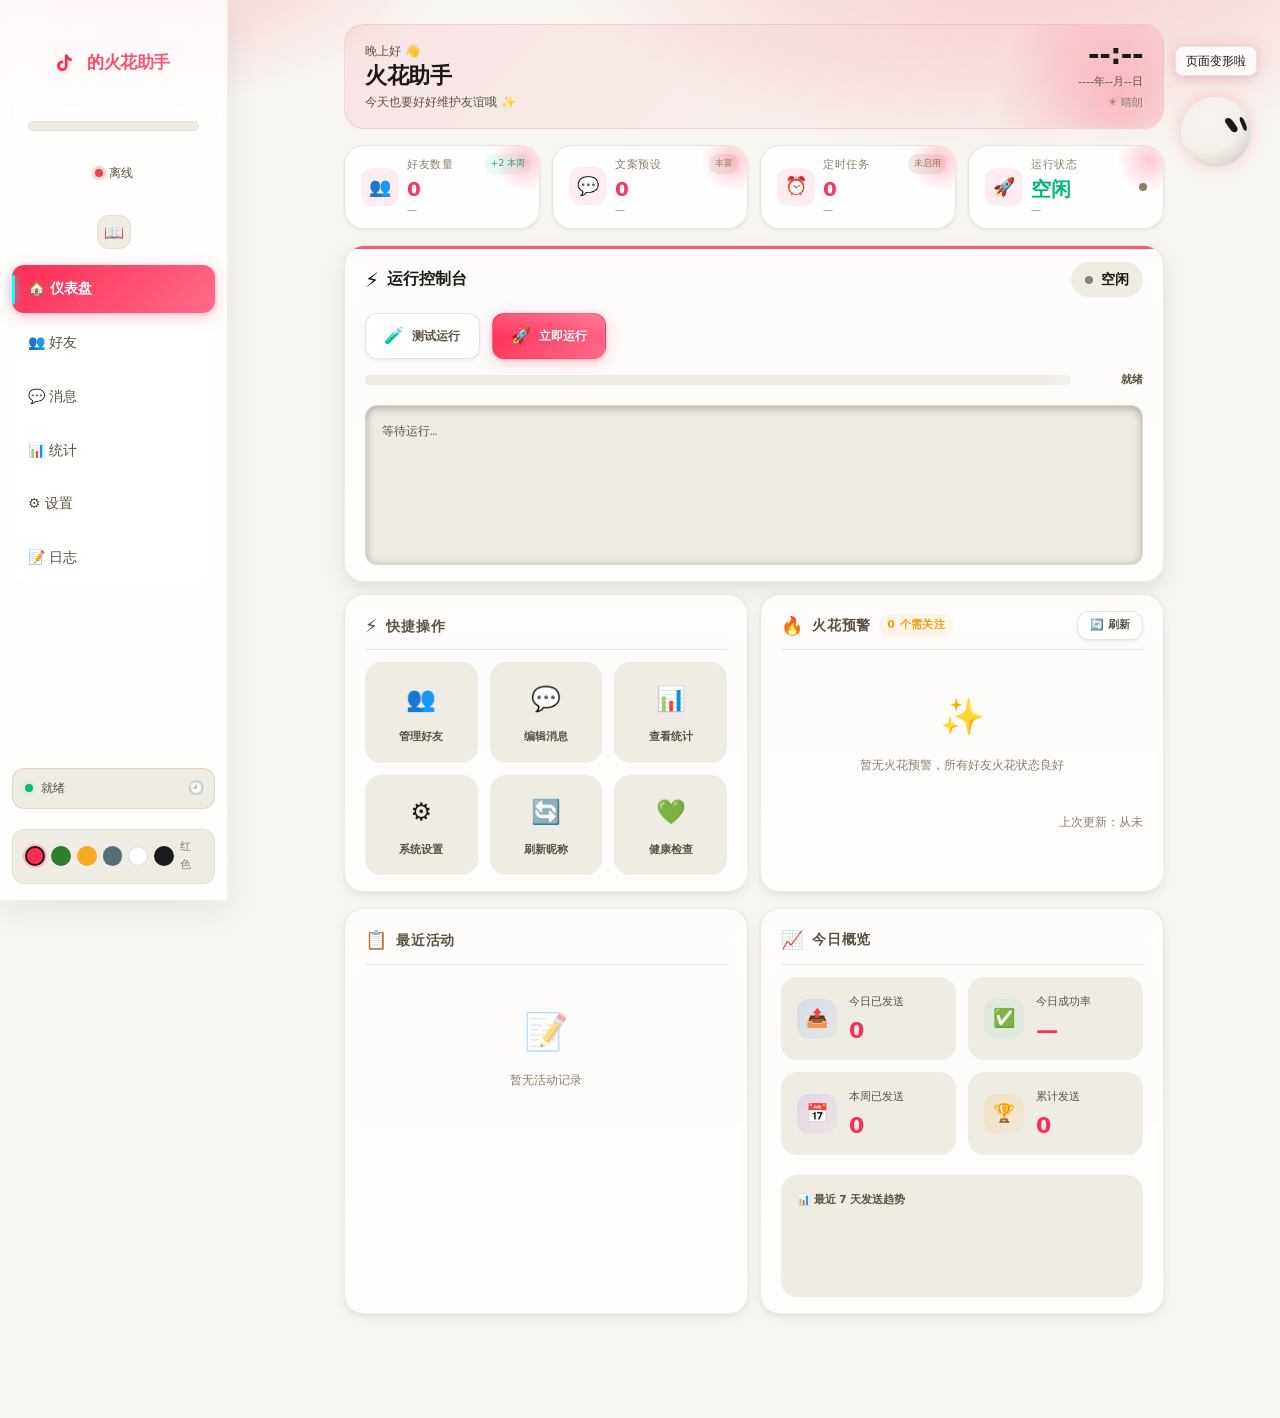
==== Windows版本/webui/static/index.html @ 4315b030 "feat: v2.2 多专家深度审计修复 + Mac/Windows双版本 - 后端修复10项bug（import random、状态竞态、原子写入等） - 前端修复8项bug（统计数据从0变为真实值" ====
<!DOCTYPE html>
<html lang="zh-CN">
<head>
<meta charset="UTF-8">
<meta name="viewport" content="width=device-width, initial-scale=1.0">
<title>火花助手</title>
<link rel="icon" href="data:image/svg+xml,%3Csvg xmlns='http://www.w3.org/2000/svg' viewBox='0 0 18 18'%3E%3Cpath d='M10.5 1.5c.6 2.3 2 3.7 4.3 4v2.6c-1.6.1-3-.4-4.3-1.3v5.9a5.2 5.2 0 1 1-5.2-5.2c.3 0 .6 0 .9.1v2.7a2.5 2.5 0 1 0 1.8 2.4V1.5h2.5z' fill='%23ff3855'/%3E%3C/svg%3E">
<style>/* ============================================================
   DouYinSparkFlow 前端 v18 — 浅色主题统一
   设计语言：Neo-Brutalism + Glassmorphism 2.0
   · 全局浅色系（深色模式系统下也强制浅色）
   · 渐变背景 + 玻璃质感卡片
   · 微边框 + 多层阴影体系
   · 现代排版 + 优化字间距
   · 精致微交互 + 状态反馈
   · 完美响应式设计
   ============================================================ */
:root {
  /* === 色彩体系（v31 优化 - 更协调的暖色调） === */
  --bg: #f7f5f0;
  --bg-subtle: #efece4;
  --bg-gradient: linear-gradient(135deg, #f7f5f0 0%, #f0ece3 50%, #ebe6db 100%);
  --card: rgba(255, 255, 255, 0.88);
  --card-elevated: rgba(255, 253, 248, 0.95);
  --card-hover: rgba(255, 255, 255, 0.95);
  --text: #1c1814;
  --text-2: #5c5140;
  --text-3: #8c7f6c;
  --text-4: #b0a490;
  --line: rgba(228, 218, 196, 0.7);
  --line-2: rgba(210, 196, 168, 0.5);
  --line-3: rgba(190, 174, 142, 0.3);
  /* 品牌色（v31 - 更有活力的抖音红） */
  --brand: #fe2c55;
  --brand-deep: #e01e47;
  --brand-light: #ff6b8a;
  --brand-soft: rgba(254, 44, 85, 0.08);
  --brand-soft-2: rgba(254, 44, 85, 0.14);
  --brand-cyan: #25f4ee;
  --brand-glow: rgba(254, 44, 85, 0.25);
  --brand-gradient: linear-gradient(135deg, #fe2c55 0%, #ff6b8a 100%);
  --brand-gradient-2: linear-gradient(135deg, #fe2c55 0%, #e01e47 100%);
  --console-bg: #1a1614;
  --console-text: #e8e4dc;
  --console-border: rgba(255,255,255,0.1);
  /* 语义色（v31 - 更柔和） */
  --ok: #00b87c;
  --ok-light: #34d399;
  --ok-soft: rgba(0, 184, 124, 0.08);
  --ok-glow: rgba(0, 184, 124, 0.2);
  --warn: #f59e0b;
  --warn-light: #fbbf24;
  --warn-soft: rgba(245, 158, 11, 0.08);
  --warn-glow: rgba(245, 158, 11, 0.2);
  --err: #ef4444;
  --err-deep: #dc2626;
  --err-light: #f87171;
  --err-soft: rgba(239, 68, 68, 0.08);
  --err-glow: rgba(239, 68, 68, 0.2);
  --info: #3b82f6;
  --info-soft: rgba(59, 130, 246, 0.08);
  /* === 间距（8pt 网格 - v31 优化） === */
  --s1: 4px; --s2: 8px; --s3: 12px; --s4: 16px; --s5: 20px; --s6: 24px; --s7: 32px; --s8: 40px; --s9: 48px; --s10: 64px;
  /* === 圆角（v31 - 更现代的大圆角） === */
  --r-xs: 6px;
  --r-s: 8px;
  --r-m: 12px;
  --r-l: 16px;
  --r-xl: 20px;
  --r-2xl: 24px;
  --r-3xl: 28px;
  --r-full: 9999px;
  /* === 阴影（v31 - 更柔和的多层阴影） === */
  --shadow-xs: 0 1px 2px rgba(28, 24, 20, 0.04);
  --shadow-sm: 0 2px 4px rgba(28, 24, 20, 0.05), 0 1px 2px rgba(28, 24, 20, 0.03);
  --shadow: 0 4px 12px rgba(28, 24, 20, 0.06), 0 2px 4px rgba(28, 24, 20, 0.04);
  --shadow-md: 0 8px 24px rgba(28, 24, 20, 0.08), 0 4px 8px rgba(28, 24, 20, 0.04);
  --shadow-lg: 0 16px 40px rgba(28, 24, 20, 0.1), 0 8px 16px rgba(28, 24, 20, 0.06);
  --shadow-xl: 0 24px 64px rgba(28, 24, 20, 0.12), 0 12px 24px rgba(28, 24, 20, 0.08);
  --shadow-brand: 0 4px 16px rgba(254, 44, 85, 0.25), 0 2px 4px rgba(254, 44, 85, 0.1);
  --shadow-brand-lg: 0 8px 32px rgba(254, 44, 85, 0.3), 0 4px 8px rgba(254, 44, 85, 0.15);
  --shadow-glass: 0 8px 32px rgba(28, 24, 20, 0.08), 0 0 0 1px rgba(255, 255, 255, 0.25);
  --shadow-inset: inset 0 1px 2px rgba(28, 24, 20, 0.04);
  /* === 动效（v31 - 更精致的曲线） === */
  --ease: cubic-bezier(0.16, 1, 0.3, 1);
  --ease-out: cubic-bezier(0.16, 1, 0.3, 1);
  --ease-in: cubic-bezier(0.7, 0, 0.84, 0);
  --ease-in-out: cubic-bezier(0.65, 0, 0.35, 1);
  --ease-bounce: cubic-bezier(0.34, 1.56, 0.64, 1);
  --ease-spring: cubic-bezier(0.5, 1.5, 0.5, 1);
  --t-fast: 120ms;
  --t-mid: 200ms;
  --t-slow: 320ms;
  --t-xslow: 500ms;
  --t-page: 400ms;
  /* === 字体（v31 - 优化字体栈） === */
  --font-sans: -apple-system, BlinkMacSystemFont, "SF Pro Display", "SF Pro Text", "PingFang SC", "Hiragino Sans GB", "Microsoft YaHei", system-ui, sans-serif;
  --font-mono: "SF Mono", "Fira Code", "JetBrains Mono", "Cascadia Code", ui-monospace, monospace;
  --font-display: -apple-system, BlinkMacSystemFont, "SF Pro Display", "PingFang SC", system-ui, sans-serif;
  /* === 字体大小（1.25 比例系统） === */
  --text-xs: 0.75rem;
  --text-sm: 0.875rem;
  --text-base: 1rem;
  --text-lg: 1.125rem;
  --text-xl: 1.25rem;
  --text-2xl: 1.5rem;
  --text-3xl: 1.875rem;
  --text-4xl: 2.25rem;
  /* === 实用间距 === */
  --g-sm: 10px;
  --g-md: 12px;
  --g-lg: 20px;
  --g-xl: 32px;
  /* === 侧边栏宽度 === */
  --sidebar-w: 240px;
  --sidebar-w-mini: 64px;
  /* === 内容最大宽度 === */
  --content-max-w: 1400px;
}

/* === 深色主题（用户手动切换） === */
[data-theme="dark"] {
  --bg: #0a0908;
  --bg-subtle: #12100e;
  --card: rgba(19, 17, 23, 0.88);
  --card-elevated: rgba(27, 23, 16, 0.92);
  --text: #f5efe0;
  --text-2: #b8b09c;
  --text-3: #6e6858;
  --line: rgba(38, 34, 26, 0.6);
  --line-2: rgba(58, 51, 34, 0.4);
  --brand: #ff2d55;
  --brand-deep: #b01235;
  --brand-soft: rgba(255, 45, 85, 0.12);
  --brand-cyan: #00e5e5;
  --brand-glow: rgba(255, 45, 85, 0.3);
  --brand-gradient: linear-gradient(135deg, #ff2d55 0%, #b01235 100%);
  --console-bg: #0d0c0b;
  --console-text: #d4d0c8;
  --console-border: rgba(255,45,85,0.2);
  --ok: #00e676;
  --ok-soft: rgba(0, 230, 118, 0.12);
  --ok-glow: rgba(0, 230, 118, 0.3);
  --warn: #ff9100;
  --warn-soft: rgba(255, 145, 0, 0.12);
  --err: #ff1744;
  --err-deep: #d50000;
  --err-soft: rgba(255, 23, 68, 0.12);
  --err-glow: rgba(255, 23, 68, 0.3);
  --shadow-sm: 0 1px 2px rgba(0, 0, 0, 0.4);
  --shadow: 0 2px 6px rgba(0, 0, 0, 0.5), 0 1px 0 rgba(255, 45, 85, 0.04) inset;
  --shadow-md: 0 8px 24px rgba(0, 0, 0, 0.6), 0 0 0 1px rgba(255, 45, 85, 0.06);
  --shadow-lg: 0 16px 48px rgba(0, 0, 0, 0.7), 0 0 32px rgba(255, 45, 85, 0.08);
  --shadow-brand: 0 0 18px rgba(255, 45, 85, 0.4), 0 0 40px rgba(255, 45, 85, 0.2);
  --shadow-glass: 0 8px 32px rgba(0, 0, 0, 0.6), 0 0 0 1px rgba(255, 255, 255, 0.08);
}

/* === 浅绿主题 === */
[data-theme="green"] {
  --bg: #f2f7f2; --bg-subtle: #e8f0e8;
  --card: rgba(255, 255, 255, 0.88); --card-elevated: rgba(255, 255, 255, 0.94);
  --text: #1a241a; --text-2: #4a6050; --text-3: #7a9480;
  --line: rgba(180, 210, 180, 0.6); --line-2: rgba(160, 195, 160, 0.4);
  --brand: #2e7d32; --brand-deep: #1b5e20;
  --brand-soft: rgba(46, 125, 50, 0.08); --brand-glow: rgba(46, 125, 50, 0.2);
  --brand-cyan: #00bfa5;
  --brand-gradient: linear-gradient(135deg, #2e7d32 0%, #1b5e20 100%);
  --shadow: 0 2px 8px rgba(26, 36, 26, 0.06), 0 0 0 1px rgba(46, 125, 50, 0.06);
  --shadow-md: 0 8px 24px rgba(26, 36, 26, 0.08), 0 2px 0 rgba(46, 125, 50, 0.04) inset;
  --shadow-brand: 0 4px 16px rgba(46, 125, 50, 0.2), 0 0 0 1px rgba(46, 125, 50, 0.1);
}

/* === 浅黄主题 === */
[data-theme="yellow"] {
  --bg: #faf8f0; --bg-subtle: #f3efe0;
  --card: rgba(255, 255, 255, 0.88); --card-elevated: rgba(255, 255, 255, 0.94);
  --text: #241f0a; --text-2: #6b5a1a; --text-3: #9a8a4a;
  --line: rgba(220, 200, 140, 0.6); --line-2: rgba(200, 180, 120, 0.4);
  --brand: #f9a825; --brand-deep: #f57f17;
  --brand-soft: rgba(249, 168, 37, 0.1); --brand-glow: rgba(249, 168, 37, 0.25);
  --brand-cyan: #ffab00;
  --brand-gradient: linear-gradient(135deg, #f9a825 0%, #f57f17 100%);
  --shadow: 0 2px 8px rgba(36, 31, 10, 0.06), 0 0 0 1px rgba(249, 168, 37, 0.06);
  --shadow-md: 0 8px 24px rgba(36, 31, 10, 0.08), 0 2px 0 rgba(249, 168, 37, 0.04) inset;
  --shadow-brand: 0 4px 16px rgba(249, 168, 37, 0.25), 0 0 0 1px rgba(249, 168, 37, 0.12);
}

/* === 浅灰主题 === */
[data-theme="gray"] {
  --bg: #f0f0f2; --bg-subtle: #e8e8ec;
  --card: rgba(255, 255, 255, 0.88); --card-elevated: rgba(255, 255, 255, 0.94);
  --text: #1a1a1e; --text-2: #5a5a64; --text-3: #8a8a94;
  --line: rgba(200, 200, 210, 0.6); --line-2: rgba(180, 180, 195, 0.4);
  --brand: #546e7a; --brand-deep: #37474f;
  --brand-soft: rgba(84, 110, 122, 0.08); --brand-glow: rgba(84, 110, 122, 0.2);
  --brand-cyan: #00acc1;
  --brand-gradient: linear-gradient(135deg, #546e7a 0%, #37474f 50%, #90a4ae 100%);
  --shadow: 0 2px 8px rgba(26, 26, 30, 0.06), 0 0 0 1px rgba(84, 110, 122, 0.06);
  --shadow-md: 0 8px 24px rgba(26, 26, 30, 0.08), 0 2px 0 rgba(84, 110, 122, 0.04) inset;
  --shadow-brand: 0 4px 16px rgba(84, 110, 122, 0.2), 0 0 0 1px rgba(84, 110, 122, 0.1);
}

/* === 纯白主题 === */
[data-theme="white"] {
  --bg: #ffffff; --bg-subtle: #f8f8fa;
  --card: rgba(255, 255, 255, 0.95); --card-elevated: rgba(255, 255, 255, 0.98);
  --text: #111114; --text-2: #555560; --text-3: #999aa5;
  --line: rgba(220, 220, 230, 0.5); --line-2: rgba(200, 200, 215, 0.3);
  --brand: #333340; --brand-deep: #222230;
  --brand-soft: rgba(51, 51, 64, 0.06); --brand-glow: rgba(51, 51, 64, 0.12);
  --brand-cyan: #00bcd4;
  --brand-gradient: linear-gradient(135deg, #333340 0%, #222230 50%, #555560 100%);
  --shadow: 0 2px 8px rgba(0, 0, 0, 0.04), 0 0 0 1px rgba(0, 0, 0, 0.04);
  --shadow-md: 0 8px 24px rgba(0, 0, 0, 0.06), 0 2px 0 rgba(0, 0, 0, 0.02) inset;
  --shadow-brand: 0 4px 16px rgba(51, 51, 64, 0.15), 0 0 0 1px rgba(51, 51, 64, 0.08);
}

/* 浅色主题控制台适配 */
[data-theme="green"] .console-v2,
[data-theme="yellow"] .console-v2,
[data-theme="gray"] .console-v2,
[data-theme="white"] .console-v2 {
  --console-bg: #f5f5f7;
  --console-text: #2c2c2e;
  --console-border: rgba(0,0,0,0.1);
}

/* === 主题切换过渡 === */
html.theme-transition,
html.theme-transition *,
html.theme-transition *::before,
html.theme-transition *::after {
  transition: background-color 0.35s ease, color 0.25s ease, border-color 0.25s ease,
              box-shadow 0.35s ease, fill 0.25s ease !important;
}

/* === 主题选择器（色点） === */
.theme-picker {
  display: flex; align-items: center; gap: 6px;
  padding: 8px 12px; border-radius: var(--r-m);
  background: var(--bg-subtle); border: 1px solid var(--line);
  width: 100%; margin-top: var(--s2);
}
.theme-picker .theme-dot {
  width: 20px; height: 20px; border-radius: 50%; border: 2px solid transparent;
  cursor: pointer; transition: transform 0.2s var(--ease-bounce), border-color 0.2s ease, box-shadow 0.2s ease;
  position: relative;
}
.theme-picker .theme-dot:hover { transform: scale(1.2); }
.theme-picker .theme-dot.active { border-color: var(--text); box-shadow: 0 0 0 2px var(--brand-glow); }
.theme-picker .theme-dot[data-t="red"]    { background: #ff2d55; }
.theme-picker .theme-dot[data-t="green"]  { background: #2e7d32; }
.theme-picker .theme-dot[data-t="yellow"] { background: #f9a825; }
.theme-picker .theme-dot[data-t="gray"]   { background: #546e7a; }
.theme-picker .theme-dot[data-t="white"]  { background: #ffffff; border: 1px solid #ddd; }
.theme-picker .theme-dot[data-t="dark"]   { background: #1a1a1e; }
.theme-picker .theme-label { font-size: 11px; color: var(--text-3); margin-left: auto; }
.theme-toggle:hover .theme-icon { transform: rotate(20deg) scale(1.1); }
.theme-toggle .theme-label { flex: 1; }

/* === 基础重置 === */
*, *::before, *::after { box-sizing: border-box; margin: 0; padding: 0; }
html { -webkit-text-size-adjust: 100%; scroll-behavior: smooth; }
body {
  font: 14px/1.7 var(--font-sans);
  background:
    radial-gradient(800px 400px at 80% -80px, var(--brand-glow), transparent 60%),
    radial-gradient(600px 300px at 10% -60px, var(--brand-glow), transparent 55%),
    var(--bg);
  background-attachment: fixed;
  color: var(--text);
  min-height: 100vh;
  padding-bottom: 88px;
  font-kerning: normal;
  -webkit-font-smoothing: antialiased;
  -moz-osx-font-smoothing: grayscale;
}
button { font: inherit; cursor: pointer; border: none; background: none; color: inherit; }
input, select, textarea { font: inherit; color: var(--text); }
::selection { background: var(--brand); color: #fff; }
:focus-visible {
  outline: 2px solid var(--brand);
  outline-offset: 2px;
  border-radius: var(--r-s);
  box-shadow: 0 0 0 4px var(--brand-glow);
}
[role="tabpanel"]:focus-visible { outline-style: dashed; outline-color: var(--text-3); outline-offset: 6px; box-shadow: none; }
.num { font-variant-numeric: tabular-nums; }
.hide { display: none !important; }
.tab-hidden { display: none !important; }

/* === v31 滚动条美化 === */
::-webkit-scrollbar { width: 8px; height: 8px; }
::-webkit-scrollbar-track { background: transparent; }
::-webkit-scrollbar-thumb {
  background: var(--line-2);
  border-radius: var(--r-full);
  border: 2px solid transparent;
  background-clip: padding-box;
  transition: background var(--t-mid) var(--ease);
}
::-webkit-scrollbar-thumb:hover {
  background: var(--text-3);
  background-clip: padding-box;
  border: 2px solid transparent;
}
::-webkit-scrollbar-corner { background: transparent; }
/* Firefox 滚动条 */
* { scrollbar-width: thin; scrollbar-color: var(--line-2) transparent; }

/* === v31 动画关键帧 === */
@keyframes fadeIn { from { opacity: 0; } to { opacity: 1; } }
@keyframes fadeOut { from { opacity: 1; } to { opacity: 0; } }
@keyframes slideUp { from { opacity: 0; transform: translateY(16px); } to { opacity: 1; transform: translateY(0); } }
@keyframes slideDown { from { opacity: 0; transform: translateY(-16px); } to { opacity: 1; transform: translateY(0); } }
@keyframes slideLeft { from { opacity: 0; transform: translateX(16px); } to { opacity: 1; transform: translateX(0); } }
@keyframes slideRight { from { opacity: 0; transform: translateX(-16px); } to { opacity: 1; transform: translateX(0); } }
@keyframes popIn { from { opacity: 0; transform: scale(0.9); } to { opacity: 1; transform: scale(1); } }
@keyframes popOut { from { opacity: 1; transform: scale(1); } to { opacity: 0; transform: scale(0.9); } }
@keyframes shake { 0%, 100% { transform: translateX(0); } 25% { transform: translateX(-4px); } 75% { transform: translateX(4px); } }
@keyframes pulse { 0%, 100% { opacity: 1; } 50% { opacity: 0.5; } }
@keyframes glow { 0%, 100% { box-shadow: 0 0 5px var(--brand-glow); } 50% { box-shadow: 0 0 20px var(--brand-glow); } }
@keyframes float { 0%, 100% { transform: translateY(0); } 50% { transform: translateY(-6px); } }
@keyframes shimmer { 0% { background-position: -200% 0; } 100% { background-position: 200% 0; } }
@keyframes spin { from { transform: rotate(0deg); } to { transform: rotate(360deg); } }
@keyframes bounce-soft { 0%, 100% { transform: translateY(0); } 50% { transform: translateY(-4px); } }

/* === v31 动画工具类 === */
.anim-fade-in { animation: fadeIn var(--t-slow) var(--ease) both; }
.anim-slide-up { animation: slideUp var(--t-slow) var(--ease) both; }
.anim-slide-down { animation: slideDown var(--t-slow) var(--ease) both; }
.anim-pop-in { animation: popIn var(--t-mid) var(--ease-bounce) both; }
.anim-shake { animation: shake 0.4s var(--ease) both; }
.anim-pulse { animation: pulse 2s var(--ease-in-out) infinite; }
.anim-float { animation: float 3s var(--ease-in-out) infinite; }
.anim-spin { animation: spin 1s linear infinite; }

/* === v31 骨架屏加载 === */
.skeleton {
  background: linear-gradient(90deg, var(--bg-subtle) 25%, var(--card) 50%, var(--bg-subtle) 75%);
  background-size: 200% 100%;
  animation: shimmer 1.5s var(--ease-in-out) infinite;
  border-radius: var(--r-s);
}

/* === v31 减少动画偏好 === */
@media (prefers-reduced-motion: reduce) {
  *, *::before, *::after {
    animation-duration: 0.01ms !important;
    animation-iteration-count: 1 !important;
    transition-duration: 0.01ms !important;
    scroll-behavior: auto !important;
  }
}

/* ============ 顶栏 ============ */
.topbar {
  display: flex; align-items: center; gap: var(--s3);
  padding: var(--s5) var(--s4) var(--s4);
  flex-direction: column;
}
.logo {
  display: flex; align-items: center; gap: var(--s3);
  font-weight: 700; font-size: 16px; letter-spacing: -0.02em;
}
.logo svg { display: block; filter: drop-shadow(0 1px 2px var(--brand-glow)); }
.topbar .spacer { flex: 1; }
.acct-chip {
  font-size: 12px; font-weight: 500; color: var(--text-2);
  background: var(--bg-subtle); border: 1px solid var(--line);
  padding: 4px 12px; border-radius: 99px;
  max-width: 300px; overflow: hidden; text-overflow: ellipsis; white-space: nowrap;
}
.conn {
  display: flex; align-items: center; gap: 6px;
  font-size: 12px; font-weight: 500; color: var(--text-2);
}
.conn .dot {
  width: 8px; height: 8px; border-radius: 50%;
  background: var(--text-3);
  transition: background var(--t-mid) var(--ease), box-shadow var(--t-mid) var(--ease);
}
.conn.online .dot { background: var(--ok); box-shadow: 0 0 0 3px var(--ok-glow), 0 0 8px var(--ok-glow); }
.conn.offline .dot { background: var(--err); box-shadow: 0 0 0 3px var(--err-glow), 0 0 8px var(--err-glow); }

/* 说明书按钮 */
.help-btn {
  display: flex; align-items: center; justify-content: center;
  width: 34px; height: 34px; border-radius: 12px;
  border: 1px solid var(--line); background: var(--bg-subtle);
  font-size: 16px; cursor: pointer; color: var(--text-2);
  transition: transform var(--t-fast) var(--ease), box-shadow var(--t-fast) var(--ease), border-color var(--t-fast) var(--ease);
  flex: none;
}
.help-btn:hover { transform: translateY(-1px); border-color: var(--brand); box-shadow: 0 2px 10px var(--brand-glow); }
.sidebar .help-btn { margin-top: var(--s3); }

/* ============ 布局 ============ */
.wrap { flex: 1; max-width: 860px; margin: 0 auto; padding: var(--s6) var(--s5) 0; }
/* ============ 侧边栏（玻璃质感升级） ============ */
.sidebar {
  position: fixed; top: 0; left: 0; bottom: 0;
  width: 228px; z-index: 60;
  display: flex; flex-direction: column;
  padding: var(--s4) var(--s3);
  background: color-mix(in srgb, var(--card) 88%, transparent);
  backdrop-filter: saturate(1.8) blur(24px) brightness(1.02);
  -webkit-backdrop-filter: saturate(1.8) blur(24px) brightness(1.02);
  border-right: 1px solid color-mix(in srgb, var(--line) 60%, transparent);
  box-shadow: var(--shadow-glass);
}
.sidebar .logo {
  justify-content: center; width: 100%;
  padding: var(--s3) 0 var(--s5);
  font-size: 17px;
  background: var(--brand-gradient);
  -webkit-background-clip: text; background-clip: text;
  -webkit-text-fill-color: transparent;
}
.sidebar .spacer { flex: 1; }
.sidebar .acct-chip {
  max-width: 100%; width: 100%; text-align: center;
  margin-bottom: var(--s3);
}
.sidebar .conn { justify-content: center; padding: var(--s2) 0; }

/* 侧边栏内的 tabs 改为纵向导航 */
.sidebar .tabs {
  display: flex; flex-direction: column; gap: 6px;
  margin: 0; background: transparent; border: none;
  padding: 0; box-shadow: none;
}
.sidebar .tabs button {
  flex: none; text-align: left; padding: 12px 16px;
  border-radius: var(--r-m); font-size: 14px;
  position: relative;
}
.sidebar .tabs button.active {
  background: var(--brand-gradient);
  color: #fff;
  box-shadow: var(--shadow-brand);
}
.sidebar .tabs button.active::before {
  content: ""; position: absolute; left: 0; top: 20%; bottom: 20%;
  width: 3px; border-radius: 99px;
  background: var(--brand-cyan);
  box-shadow: 0 0 10px var(--brand-cyan);
}

/* ============ KPI 统计卡片（玻璃质感升级） ============ */
.kpi-grid {
  display: grid; grid-template-columns: repeat(4, 1fr);
  gap: var(--s3); margin-bottom: var(--s5);
}
.kpi {
  position: relative; overflow: hidden;
  background: var(--card); border: 1px solid var(--line);
  border-radius: var(--r-l); padding: var(--s4) var(--s5);
  box-shadow: var(--shadow-sm);
  backdrop-filter: blur(8px);
  -webkit-backdrop-filter: blur(8px);
  transition: box-shadow var(--t-mid) var(--ease), transform var(--t-mid) var(--ease);
}
.kpi:hover { box-shadow: var(--shadow-md); transform: translateY(-2px); }
.kpi::after {
  content: ""; position: absolute; right: -18px; top: -18px;
  width: 64px; height: 64px; border-radius: 50%;
  background: radial-gradient(circle, var(--brand-glow), transparent 70%);
  pointer-events: none;
}
.kpi .k-label {
  font-size: 11px; font-weight: 600; color: var(--text-3);
  text-transform: uppercase; letter-spacing: 0.06em;
}
.kpi .k-value {
  font-size: 28px; font-weight: 700; letter-spacing: -0.02em;
  color: var(--text); margin-top: 4px;
  font-variant-numeric: tabular-nums;
  background: var(--brand-gradient);
  -webkit-background-clip: text; background-clip: text;
  -webkit-text-fill-color: transparent;
}
.kpi .k-sub { font-size: 11px; color: var(--text-3); margin-top: 2px; }
.kpi.k-run .k-value { background: none; -webkit-text-fill-color: var(--ok); }
.kpi.k-run[data-s="running"] .k-value { -webkit-text-fill-color: var(--ok); text-shadow: 0 0 12px var(--ok-glow); }

/* 侧边栏占用左侧空间 → body 加左 padding */
body { padding-left: 228px; }

@media (max-width: 860px) {
  .kpi-grid { grid-template-columns: repeat(2, 1fr); }
}
@media (max-width: 720px) {
  .sidebar { width: 100%; height: auto; position: static; flex-direction: row; align-items: center; }
  .sidebar .spacer { display: none; }
  .theme-toggle { display: none; }
  body { padding-left: 0; }
  .kpi-grid { grid-template-columns: repeat(2, 1fr); }
}


/* ============ Tabs ============ */
.tabs {
  display: flex; gap: 3px; margin-bottom: var(--s6);
  background: var(--card);
  border: 1px solid var(--line);
  border-radius: var(--r-l);
  padding: 5px;
  box-shadow: var(--shadow-sm);
  backdrop-filter: blur(8px);
  -webkit-backdrop-filter: blur(8px);
}
.tabs button {
  flex: 1; padding: 10px 0; border-radius: var(--r-m);
  font-size: 14px; font-weight: 500; color: var(--text-2);
  transition: color var(--t-fast) var(--ease), background var(--t-fast) var(--ease);
}
.tabs button:hover { color: var(--text); background: var(--bg-subtle); }
.tabs button.active {
  background: var(--brand-gradient);
  color: #fff;
  font-weight: 600;
  box-shadow: var(--shadow-brand);
}

/* ============ 卡片（玻璃质感升级） ============ */
.card {
  background: var(--card);
  border: 1px solid var(--line);
  border-radius: var(--r-xl);
  box-shadow: var(--shadow);
  padding: var(--s5) var(--s6);
  margin-bottom: var(--s5);
  backdrop-filter: blur(8px);
  -webkit-backdrop-filter: blur(8px);
  transition: box-shadow var(--t-mid) var(--ease);
}
.card:hover { box-shadow: var(--shadow-md); }
.card h3 {
  font-size: 13px; font-weight: 600; color: var(--text-2);
  text-transform: uppercase; letter-spacing: 0.06em;
  margin-bottom: var(--s4);
  display: flex; align-items: center; gap: var(--s2);
}
.card h3 .cnt {
  font-size: 11px; font-weight: 700; color: var(--brand);
  background: var(--brand-soft); padding: 2px 10px; border-radius: 99px;
  font-variant-numeric: tabular-nums;
}

/* ============ 按钮（v31 更精致） ============ */
.btn {
  position: relative;
  padding: 10px 22px; border-radius: var(--r-m); font-size: 13px; font-weight: 600;
  border: 1px solid var(--line); background: var(--card); color: var(--text-2);
  transition: all var(--t-mid) var(--ease);
  box-shadow: var(--shadow-sm);
  backdrop-filter: blur(8px);
  -webkit-backdrop-filter: blur(8px);
  letter-spacing: 0.01em;
  overflow: hidden;
  user-select: none;
  -webkit-user-select: none;
}
.btn::before {
  content: '';
  position: absolute;
  top: 0; left: 0; right: 0;
  height: 50%;
  background: linear-gradient(to bottom, rgba(255,255,255,0.08), transparent);
  pointer-events: none;
  border-radius: var(--r-m) var(--r-m) 0 0;
}
.btn:hover {
  color: var(--text);
  border-color: var(--text-3);
  box-shadow: var(--shadow-md);
  transform: translateY(-2px);
  border-color: var(--brand-soft-2);
}
.btn:active {
  transform: translateY(0) scale(0.97);
  box-shadow: var(--shadow-sm);
  transition-duration: var(--t-fast);
}
.btn:focus-visible {
  outline: 2px solid var(--brand);
  outline-offset: 2px;
  box-shadow: var(--shadow-md), 0 0 0 4px var(--brand-glow);
}
.btn.primary {
  background: var(--brand-gradient);
  border-color: transparent;
  color: #fff;
  box-shadow: var(--shadow-brand);
  text-shadow: 0 1px 2px rgba(0,0,0,0.1);
}
.btn.primary::before {
  background: linear-gradient(to bottom, rgba(255,255,255,0.2), transparent);
}
.btn.primary:hover {
  box-shadow: var(--shadow-brand-lg);
  transform: translateY(-2px);
  filter: brightness(1.05);
}
.btn.primary:active {
  box-shadow: var(--shadow-brand);
  transform: translateY(0) scale(0.97);
  filter: brightness(0.95);
}
.btn.danger {
  background: linear-gradient(135deg, var(--err) 0%, var(--err-deep) 100%);
  border-color: transparent;
  color: #fff;
  box-shadow: 0 4px 12px var(--err-glow);
}
.btn.danger:hover {
  box-shadow: 0 6px 20px var(--err-glow);
  transform: translateY(-2px);
  filter: brightness(1.05);
}
.btn.success {
  background: linear-gradient(135deg, var(--ok) 0%, var(--ok-light) 100%);
  border-color: transparent;
  color: #fff;
  box-shadow: 0 4px 12px var(--ok-glow);
}
.btn.success:hover {
  box-shadow: 0 6px 20px var(--ok-glow);
  transform: translateY(-2px);
}
.btn.warn {
  background: linear-gradient(135deg, var(--warn) 0%, var(--warn-light) 100%);
  border-color: transparent;
  color: #fff;
  box-shadow: 0 4px 12px var(--warn-glow);
}
.btn.warn:hover {
  box-shadow: 0 6px 20px var(--warn-glow);
  transform: translateY(-2px);
}
.btn.ghost {
  background: transparent;
  border-color: transparent;
  box-shadow: none;
  color: var(--text-2);
}
.btn.ghost:hover {
  background: var(--brand-soft);
  color: var(--brand);
  transform: none;
}
.btn:disabled {
  opacity: .4;
  cursor: not-allowed;
  transform: none !important;
  box-shadow: none !important;
  filter: none !important;
}
.btn.loading {
  pointer-events: none;
  color: transparent !important;
}
.btn.loading::after {
  content: '';
  position: absolute;
  top: 50%; left: 50%;
  width: 16px; height: 16px;
  margin: -8px 0 0 -8px;
  border: 2px solid rgba(255,255,255,0.3);
  border-top-color: #fff;
  border-radius: 50%;
  animation: spin 0.8s linear infinite;
}
#btnRun:disabled { animation: busy-breathe 1.8s var(--ease) infinite; }
@keyframes busy-breathe { 50% { opacity: .6; } }

/* ============ v31 仪表盘大改版样式 ============ */

/* 顶部欢迎区域（紧凑版 - 冷色系混色） */
.dashboard-hero {
  display: flex;
  justify-content: space-between;
  align-items: center;
  padding: var(--s4) var(--s5);
  margin-bottom: var(--s4);
  background: linear-gradient(135deg, var(--brand-soft) 0%, transparent 100%);
  border-radius: var(--r-xl);
  border: 1px solid var(--brand-soft-2, var(--line));
  position: relative;
  overflow: hidden;
}
.dashboard-hero::before {
  content: '';
  position: absolute;
  top: -50%;
  right: -10%;
  width: 250px;
  height: 250px;
  background: radial-gradient(circle, var(--brand-glow) 0%, transparent 70%);
  border-radius: 50%;
  pointer-events: none;
}
.hero-left { position: relative; z-index: 1; }
.hero-greeting {
  font-size: 12px;
  color: var(--text-2);
  margin-bottom: 2px;
  font-weight: 500;
}
.hero-title {
  font-size: 22px;
  font-weight: 800;
  color: var(--text);
  margin-bottom: 2px;
  letter-spacing: -0.02em;
  line-height: 1.2;
}
.hero-subtitle {
  font-size: 12px;
  color: var(--text-2);
  font-weight: 400;
}
.hero-right {
  text-align: right;
  position: relative;
  z-index: 1;
}
.hero-time {
  font-size: 28px;
  font-weight: 700;
  color: var(--text);
  font-variant-numeric: tabular-nums;
  line-height: 1;
  letter-spacing: -0.02em;
}
.hero-date {
  font-size: 11px;
  color: var(--text-2);
  margin-top: 4px;
}
.hero-weather {
  font-size: 11px;
  color: var(--text-3);
  margin-top: 2px;
}

/* KPI 卡片 v2（修复排版 - 紧凑布局，文字不截断） */
.kpi-grid-v2 {
  display: grid;
  grid-template-columns: repeat(4, 1fr);
  gap: var(--s3);
  margin-bottom: var(--s4);
}
.kpi-v2 {
  display: flex;
  align-items: center;
  gap: var(--s2);
  padding: var(--s3) var(--s4);
  border-radius: var(--r-xl);
  background: var(--card);
  border: 1px solid var(--line);
  box-shadow: var(--shadow-sm);
  position: relative;
  overflow: hidden;
  transition: all var(--t-mid) var(--ease);
  backdrop-filter: blur(12px);
  -webkit-backdrop-filter: blur(12px);
  min-width: 0;
}
.kpi-v2::before {
  content: '';
  position: absolute;
  top: 0;
  left: 0;
  right: 0;
  height: 3px;
  background: var(--brand-gradient);
  opacity: 0;
  transition: opacity var(--t-mid) var(--ease);
}
.kpi-v2:hover {
  transform: translateY(-2px);
  box-shadow: var(--shadow-lg);
  border-color: var(--brand-soft-2);
}
.kpi-v2:hover::before { opacity: 1; }
.kpi-v2 .kpi-icon {
  width: 38px;
  height: 38px;
  display: flex;
  align-items: center;
  justify-content: center;
  font-size: 18px;
  border-radius: var(--r-m);
  background: var(--brand-soft);
  flex-shrink: 0;
}
.kpi-friends .kpi-icon { background: var(--brand-soft); }
.kpi-messages .kpi-icon { background: var(--brand-soft); }
.kpi-schedule .kpi-icon { background: var(--brand-soft); }
.kpi-run .kpi-icon { background: var(--brand-soft); }
.kpi-v2 .kpi-content {
  flex: 1;
  min-width: 0;
  display: flex;
  flex-direction: column;
  gap: 0;
}
.kpi-v2 .k-label {
  font-size: 11px;
  color: var(--text-3);
  font-weight: 500;
  white-space: nowrap;
  overflow: hidden;
  text-overflow: ellipsis;
  line-height: 1.3;
}
.kpi-v2 .k-value {
  font-size: 20px;
  font-weight: 700;
  color: var(--text);
  line-height: 1.2;
  letter-spacing: -0.02em;
  white-space: nowrap;
  overflow: hidden;
  text-overflow: ellipsis;
}
.kpi-v2 .k-sub {
  font-size: 10px;
  color: var(--text-3);
  white-space: nowrap;
  overflow: hidden;
  text-overflow: ellipsis;
  line-height: 1.3;
}
.kpi-trend {
  position: absolute;
  top: 8px;
  right: 8px;
  font-size: 9px;
  padding: 2px 6px;
  border-radius: var(--r-full);
  background: var(--bg-subtle);
  color: var(--text-3);
  font-weight: 500;
  white-space: nowrap;
}
.kpi-trend.up { background: var(--ok-soft); color: var(--ok); }
.kpi-status-dot {
  width: 8px;
  height: 8px;
  border-radius: 50%;
  background: var(--text-3);
  flex-shrink: 0;
  transition: all var(--t-mid) var(--ease);
}
.kpi-run[data-s="running"] .kpi-status-dot {
  background: var(--ok);
  box-shadow: 0 0 10px var(--ok-glow);
  animation: pulse 1.5s var(--ease-in-out) infinite;
}
.kpi-run[data-s="done"] .kpi-status-dot { background: var(--ok); box-shadow: 0 0 8px var(--ok-glow); }
.kpi-run[data-s="error"] .kpi-status-dot, .kpi-run[data-s="stopped"] .kpi-status-dot { background: var(--err); box-shadow: 0 0 8px var(--err-glow); }
.kpi-run[data-s="idle"] .kpi-status-dot { background: var(--ok); box-shadow: 0 0 6px var(--ok-glow); }

/* 运行控制卡片 v2（紧凑版 - 统一色调） */
.run-card-v2 {
  padding: var(--s4) var(--s5);
  margin-bottom: var(--s4);
  border-radius: var(--r-xl);
  background: var(--card-elevated);
  border: 1px solid var(--line);
  box-shadow: var(--shadow-md);
  position: relative;
  overflow: hidden;
}
.run-card-v2::before {
  content: '';
  position: absolute;
  top: 0;
  left: 0;
  right: 0;
  height: 3px;
  background: var(--brand);
  opacity: 0.8;
}
.run-card-header {
  display: flex;
  justify-content: space-between;
  align-items: center;
  margin-bottom: var(--s3);
}
.run-card-title {
  display: flex;
  align-items: center;
  gap: var(--s2);
  font-size: var(--text-lg);
  font-weight: 700;
  color: var(--text);
}
.run-card-icon { font-size: 20px; }
.run-state-v2 {
  display: flex;
  align-items: center;
  gap: var(--s2);
  font-size: var(--text-base);
  font-weight: 600;
  padding: 6px 14px;
  border-radius: var(--r-full);
  background: var(--bg-subtle);
}
.run-state-v2 .dot {
  width: 8px;
  height: 8px;
  border-radius: 50%;
  background: var(--text-3);
  transition: all var(--t-mid) var(--ease);
}
.run-state-v2[data-s="running"] { color: var(--ok); background: var(--ok-soft); }
.run-state-v2[data-s="running"] .dot { background: var(--ok); box-shadow: 0 0 8px var(--ok-glow); animation: pulse 1.3s infinite; }
.run-state-v2[data-s="done"] { color: var(--ok); background: var(--ok-soft); }
.run-state-v2[data-s="done"] .dot { background: var(--ok); }
.run-state-v2[data-s="error"], .run-state-v2[data-s="stopped"] { color: var(--err); background: var(--err-soft); }
.run-state-v2[data-s="error"] .dot, .run-state-v2[data-s="stopped"] .dot { background: var(--err); }
.run-meta-v2 {
  font-size: var(--text-xs);
  color: var(--text-3);
  margin-bottom: var(--s4);
  font-variant-numeric: tabular-nums;
}
.run-btns-v2 {
  display: flex;
  gap: var(--s3);
  margin-bottom: var(--s3);
}
.btn-v2 {
  display: flex;
  align-items: center;
  gap: var(--s2);
  padding: 8px 18px;
  font-size: 12px;
  font-weight: 600;
}
.btn-v2 .btn-icon { font-size: 16px; }
.btn-v2-primary {
  background: var(--brand-gradient);
  box-shadow: var(--shadow-brand);
}
.run-progress-v2 {
  display: flex;
  align-items: center;
  gap: var(--s3);
  margin-bottom: var(--s4);
}
.run-progress-bar-v2 {
  flex: 1;
  height: 10px;
  background: var(--bg-subtle);
  border-radius: var(--r-full);
  overflow: hidden;
  position: relative;
}
.run-progress-fill-v2 {
  height: 100%;
  background: var(--brand-gradient);
  border-radius: var(--r-full);
  width: 0%;
  transition: width var(--t-mid) var(--ease);
  position: relative;
}
.run-progress-fill-v2::after {
  content: '';
  position: absolute;
  top: 0;
  left: 0;
  right: 0;
  height: 50%;
  background: linear-gradient(to bottom, rgba(255,255,255,0.3), transparent);
  border-radius: var(--r-full) var(--r-full) 0 0;
}
.run-progress-glow {
  position: absolute;
  top: 0;
  right: 0;
  width: 30px;
  height: 100%;
  background: linear-gradient(to right, transparent, rgba(255,255,255,0.5));
  filter: blur(4px);
}
.run-progress-text-v2 {
  font-size: var(--text-xs);
  color: var(--text-2);
  font-weight: 600;
  min-width: 60px;
  text-align: right;
  font-variant-numeric: tabular-nums;
}
.console-v2 {
  background: var(--console-bg, #1a1614);
  color: var(--console-text, #e8e4dc);
  font-family: var(--font-mono);
  font-size: 11px;
  line-height: 1.6;
  padding: var(--s3);
  border-radius: var(--r-m);
  max-height: 160px;
  overflow-y: auto;
  border: 1px solid var(--console-border, rgba(255,255,255,0.1));
  box-shadow: inset 0 2px 8px rgba(0,0,0,0.3);
}
.console-v2 .ln-error { color: var(--err-light, #ff6b6b); }
.console-v2 .ln-done { color: var(--ok-light, #51cf66); }
.console-v2::-webkit-scrollbar-thumb { background: rgba(255,255,255,0.2); }

/* 仪表盘网格 v2（紧凑版） */
.dashboard-grid-v2 {
  display: grid;
  grid-template-columns: 1fr 1fr;
  gap: var(--s3);
  margin-bottom: var(--s4);
}
/* 仪表盘内所有卡片紧凑化 */
#tab-dashboard .card {
  padding: var(--s4) var(--s5);
  margin-bottom: 0;
  border-radius: var(--r-xl);
}
#tab-dashboard .card h3 {
  font-size: 14px;
  margin-bottom: var(--s3);
}
.card-title-v2 {
  display: flex;
  align-items: center;
  gap: var(--s2);
  font-size: 14px;
  font-weight: 700;
  color: var(--text);
  margin-bottom: var(--s3);
  padding-bottom: var(--s2);
  border-bottom: 1px solid var(--line);
}
.card-icon { font-size: 18px; }

/* 快捷操作 v2 */
.quick-actions-v2 {
  display: grid;
  grid-template-columns: repeat(3, 1fr);
  gap: var(--s3);
}
.quick-action-btn {
  display: flex;
  flex-direction: column;
  align-items: center;
  gap: var(--s2);
  padding: var(--s4) var(--s2);
  border-radius: var(--r-l);
  background: var(--bg-subtle);
  border: 1px solid transparent;
  transition: all var(--t-mid) var(--ease);
  cursor: pointer;
}
.quick-action-btn:hover {
  background: var(--brand-soft);
  border-color: var(--brand-soft-2);
  transform: translateY(-2px);
  box-shadow: var(--shadow-sm);
}
.quick-action-btn:active { transform: translateY(0) scale(0.97); }
.qa-icon { font-size: 24px; }
.qa-label { font-size: var(--text-xs); font-weight: 600; color: var(--text-2); }
.quick-action-btn:hover .qa-label { color: var(--brand); }

/* 火花预警 v2 */
.spark-warn-list-v2 { min-height: 120px; }
.spark-empty-v2 {
  display: flex;
  flex-direction: column;
  align-items: center;
  justify-content: center;
  padding: var(--s6);
  text-align: center;
}
.spark-empty-icon { font-size: 36px; margin-bottom: var(--s2); }
.spark-empty-v2 p { font-size: var(--text-sm); color: var(--text-3); }
.hint-v2 { font-size: 11px; color: var(--text-3); margin-top: var(--s3); text-align: right; }
.btn-refresh-v2 {
  margin-left: auto;
  padding: 4px 12px;
  font-size: 11px;
  display: flex;
  align-items: center;
  gap: 4px;
}

/* 最近活动 v2 */
.recent-activity-v2 { min-height: 160px; }
.activity-empty-v2 {
  display: flex;
  flex-direction: column;
  align-items: center;
  justify-content: center;
  padding: var(--s6);
  text-align: center;
}
.activity-empty-icon { font-size: 36px; margin-bottom: var(--s2); opacity: 0.5; }
.activity-empty-v2 p { font-size: var(--text-sm); color: var(--text-3); }

/* 今日概览 v2 */
.today-overview-v2 {
  display: grid;
  grid-template-columns: 1fr 1fr;
  gap: var(--s3);
  margin-bottom: var(--s5);
}
.overview-item-v2 {
  display: flex;
  align-items: center;
  gap: var(--s3);
  padding: var(--s4);
  border-radius: var(--r-l);
  background: var(--bg-subtle);
  transition: all var(--t-mid) var(--ease);
}
.overview-item-v2:hover {
  transform: translateY(-2px);
  box-shadow: var(--shadow-sm);
}
.overview-icon {
  width: 40px;
  height: 40px;
  display: flex;
  align-items: center;
  justify-content: center;
  font-size: 18px;
  border-radius: var(--r-m);
  background: var(--card);
  flex-shrink: 0;
}
.overview-today .overview-icon { background: linear-gradient(135deg, rgba(59, 130, 246, 0.15), rgba(59, 130, 246, 0.05)); }
.overview-success .overview-icon { background: linear-gradient(135deg, var(--ok-soft), rgba(0, 184, 124, 0.05)); }
.overview-week .overview-icon { background: linear-gradient(135deg, rgba(168, 85, 247, 0.15), rgba(168, 85, 247, 0.05)); }
.overview-total .overview-icon { background: linear-gradient(135deg, rgba(245, 158, 11, 0.15), rgba(245, 158, 11, 0.05)); }
.overview-content { display: flex; flex-direction: column; gap: 2px; }
.overview-label { font-size: var(--text-xs); color: var(--text-3); font-weight: 500; }
.overview-value { font-size: var(--text-xl); font-weight: 700; color: var(--text); line-height: 1.2; }
.trend-box-v2 {
  padding: var(--s4);
  background: var(--bg-subtle);
  border-radius: var(--r-l);
}
.trend-title-v2 {
  font-size: var(--text-xs);
  font-weight: 600;
  color: var(--text-2);
  margin-bottom: var(--s3);
}
.trend-bars-v2 {
  display: flex;
  align-items: flex-end;
  gap: 6px;
  height: 60px;
}
.trend-bars-v2 .trend-bar {
  flex: 1;
  background: var(--brand-gradient);
  border-radius: 4px 4px 0 0;
  min-height: 4px;
  transition: all var(--t-mid) var(--ease);
  position: relative;
}
.trend-bars-v2 .trend-bar:hover { opacity: 0.8; }

/* 响应式 */
@media (max-width: 1024px) {
  .kpi-grid-v2 { grid-template-columns: repeat(2, 1fr); }
  .dashboard-grid-v2 { grid-template-columns: 1fr; }
  .quick-actions-v2 { grid-template-columns: repeat(2, 1fr); }
}
@media (max-width: 640px) {
  .dashboard-hero { flex-direction: column; align-items: flex-start; gap: var(--s4); }
  .hero-right { text-align: left; }
  .kpi-grid-v2 { grid-template-columns: 1fr; }
  .today-overview-v2 { grid-template-columns: 1fr; }
  .run-btns-v2 { flex-direction: column; }
}

/* ============ 运行面板 ============ */
.run-hero { display: flex; align-items: center; gap: var(--s5); flex-wrap: wrap; }
.run-state {
  display: flex; align-items: center; gap: var(--s3);
  font-size: 18px; font-weight: 700; letter-spacing: -0.01em;
}
.run-state .dot {
  width: 10px; height: 10px; border-radius: 50%;
  background: var(--text-3); flex: none;
  transition: background var(--t-mid) var(--ease), box-shadow var(--t-mid) var(--ease);
}
.run-state[data-s="running"] { color: var(--ok); }
.run-state[data-s="running"] .dot { background: var(--ok); box-shadow: 0 0 8px var(--ok-glow); animation: pulse 1.3s var(--ease) infinite; }
.run-state[data-s="done"] { color: var(--ok); }
.run-state[data-s="done"] .dot { background: var(--ok); box-shadow: 0 0 6px var(--ok-glow); }
.run-state[data-s="error"], .run-state[data-s="stopped"] { color: var(--err); }
.run-state[data-s="error"] .dot, .run-state[data-s="stopped"] .dot { background: var(--err); box-shadow: 0 0 6px var(--err-glow); }
@keyframes pulse { 50% { opacity: .3; transform: scale(1.15); } }
.run-meta { font-size: 12px; color: var(--text-3); font-variant-numeric: tabular-nums; margin-top: 2px; }
.run-btns { display: flex; gap: var(--s3); flex-wrap: wrap; margin-left: auto; }

/* ============ 运行进度条 ============ */
.run-progress {
  display: flex; align-items: center; gap: var(--s3);
  margin-top: var(--s4);
}
.run-progress-bar {
  flex: 1; height: 8px; background: var(--bg-subtle);
  border: 1px solid var(--line-2); border-radius: 99px; overflow: hidden;
}
.run-progress-fill {
  height: 100%; width: 0%;
  background: linear-gradient(90deg, var(--brand), var(--ok));
  border-radius: 99px;
  transition: width 0.4s var(--ease);
}
.run-progress-text {
  font: 12px var(--font-mono); font-weight: 600; color: var(--text-2);
  font-variant-numeric: tabular-nums; flex: none; min-width: 70px; text-align: right;
}

/* ============ 控制台 ============ */
.console {
  margin-top: var(--s4);
  background: var(--bg-subtle);
  border: 1px solid var(--line-2);
  border-radius: var(--r-m);
  padding: var(--s4); height: 232px; overflow-y: auto;
  font: 12px/1.8 var(--font-mono); white-space: pre-wrap; word-break: break-all;
  color: var(--text-2); overscroll-behavior: contain;
}
.console .ln-error { color: var(--err); font-weight: 500; }
.console .ln-done { color: var(--ok); }

/* ============ 定时 ============ */
.sched-row { display: flex; align-items: center; gap: var(--s3); flex-wrap: wrap; font-size: 14px; }
.sched-row-toggle { margin-left: auto; }
.sched-times { display: flex; flex-direction: column; gap: 10px; margin-top: var(--g-sm); }
.sched-time {
  display: flex; align-items: center; gap: 8px; font-size: 13px; color: var(--text-2);
  padding: 6px 10px; border-radius: var(--r-s); background: var(--bg-subtle);
}
.sched-time input {
  width: 56px; padding: 7px 8px; border: 1px solid var(--line); border-radius: var(--r-s);
  background: var(--card); text-align: center; font-variant-numeric: tabular-nums;
  font-weight: 600;
}
.sched-time .del { margin-left: 4px; }
.sched-time input:focus-visible { outline: 2px solid var(--brand); outline-offset: 1px; }
.sched-actions { margin-top: var(--g-sm); }
.badge {
  font-size: 11px; font-weight: 700; padding: 2px 10px; border-radius: 99px;
  text-transform: uppercase; letter-spacing: 0.04em;
}
.badge.on { background: var(--ok-soft); color: var(--ok); }
.badge.off { background: var(--err-soft); color: var(--err); }

/* ============ 好友管理 ============ */
.toolbar { display: flex; gap: var(--s3); margin-bottom: var(--s4); }
.toolbar.mt { margin-top: var(--g-md); }
.toolbar input {
  padding: 10px 14px; border: 1px solid var(--line); border-radius: var(--r-m);
  background: var(--card); outline: none; min-width: 0;
  transition: border-color var(--t-fast) var(--ease), box-shadow var(--t-fast) var(--ease);
}
.toolbar input:focus { border-color: var(--brand); box-shadow: 0 0 0 3px var(--brand-glow); }
.toolbar input.grow { flex: 1; }
.friend-list { display: flex; flex-direction: column; }
.friend-item {
  display: flex; align-items: center; gap: var(--s3);
  padding: 4px var(--s3); border-radius: var(--r-s);
  transition: background var(--t-fast) var(--ease);
}
.friend-item:hover { background: var(--bg-subtle); }
.friend-item input[type=checkbox] { accent-color: var(--brand); width: 16px; height: 16px; flex: none; }
.friend-item .idx { width: 28px; font-size: 11px; color: var(--text-3); text-align: right; flex: none; font-variant-numeric: tabular-nums; font-weight: 500; }
.friend-item .fid { font: 13px var(--font-mono); flex: 1; min-width: 0; overflow: hidden; display: flex; flex-direction: column; gap: 1px; }
.friend-item .fid-main { font: 13px var(--font-mono); overflow: hidden; text-overflow: ellipsis; white-space: nowrap; font-weight: 600; color: var(--text-1); }
.friend-item .fid-sub { font: 11px var(--font-mono); overflow: hidden; text-overflow: ellipsis; white-space: nowrap; color: var(--text-3); }
.friend-item mark { background: var(--brand-soft); color: var(--brand); border-radius: 3px; padding: 0 2px; font-weight: 600; }
.friend-item .del { color: var(--text-3); font-size: 12px; padding: 5px 10px; border-radius: var(--r-s); flex: none; font-weight: 500; }
.friend-item .del:hover { color: var(--err); background: var(--err-soft); }
.friend-item .nick-btn { color: var(--text-3); font-size: 12px; padding: 5px 8px; border-radius: var(--r-s); flex: none; font-weight: 500; background: transparent; border: none; cursor: pointer; transition: color var(--t-fast) var(--ease), background var(--t-fast) var(--ease); }
.friend-item .nick-btn:hover { color: var(--brand); background: var(--brand-soft); }
.friend-item .nick-btn:disabled { opacity: 0.5; cursor: wait; }
.friend-item .remark-btn { color: var(--text-3); font-size: 12px; padding: 5px 8px; border-radius: var(--r-s); flex: none; font-weight: 500; background: transparent; border: none; cursor: pointer; transition: color var(--t-fast) var(--ease), background var(--t-fast) var(--ease); opacity: 0.5; }
.friend-item .remark-btn:hover { color: var(--brand); background: var(--brand-soft); opacity: 1; }
.friend-item:hover .remark-btn { opacity: 0.8; }
.friend-item .group-btn, .friend-item .bday-btn { color: var(--text-3); font-size: 12px; padding: 5px 6px; border-radius: var(--r-s); flex: none; font-weight: 500; background: transparent; border: none; cursor: pointer; transition: color var(--t-fast) var(--ease), background var(--t-fast) var(--ease); opacity: 0.5; }
.friend-item .group-btn:hover, .friend-item .bday-btn:hover { color: var(--brand); background: var(--brand-soft); opacity: 1; }
.friend-item:hover .group-btn, .friend-item:hover .bday-btn { opacity: 0.8; }
.fid-badge {
  display: inline-block; font: 10px var(--font-mono); font-weight: 600;
  padding: 1px 6px; border-radius: 99px; margin-left: 4px; vertical-align: 1px;
}
.fid-badge.g { color: var(--brand); background: var(--brand-soft); }
.fid-badge.b { color: var(--ok); background: var(--ok-glow); }
.fid-main { cursor: pointer; transition: color var(--t-fast) var(--ease); }
.fid-main:hover { color: var(--brand); }
.fid-main:active { opacity: 0.7; }
.friend-item .fid.has-remark .fid-main { color: var(--brand); font-weight: 700; }
.friend-item .fid.has-remark .fid-main::before { content: "📌 "; font-size: 11px; }

/* 统计条 */
.stats-bar {
  display: flex; gap: var(--s4); padding: 10px 14px; margin-bottom: 12px;
  background: var(--bg-subtle); border-radius: 10px; border: 1px solid var(--line-2);
}
.stats-bar .stat-item {
  flex: 1; display: flex; flex-direction: column; align-items: center; gap: 2px;
}
.stats-bar .stat-label { font-size: 11px; color: var(--text-3); font-weight: 500; }
.stats-bar .stat-val { font-size: 18px; font-weight: 700; color: var(--brand); font-variant-numeric: tabular-nums; }

/* 成就徽章 */
.achievements {
  display: flex; flex-wrap: wrap; gap: 6px; margin-bottom: 12px; min-height: 26px;
}

/* 统计扩展：趋势图 + 好友活跃 */
.stats-extra {
  display: flex; gap: 12px; margin-bottom: 12px; flex-wrap: wrap;
}
.trend-box, .top-box {
  flex: 1; min-width: 220px; background: var(--bg-subtle);
  border: 1px solid var(--line-2); border-radius: 10px; padding: 10px 12px;
}
.stats-extra-title { font-size: 11px; color: var(--text-3); font-weight: 600; margin-bottom: 8px; }
.trend-bars {
  display: flex; align-items: flex-end; gap: 6px; height: 56px;
}
.trend-bar-wrap {
  flex: 1; display: flex; flex-direction: column; align-items: center; justify-content: flex-end;
  height: 100%; gap: 2px; cursor: default;
}
.trend-bar {
  width: 100%; max-width: 26px; border-radius: 4px 4px 0 0;
  background: linear-gradient(180deg, var(--brand), color-mix(in srgb, var(--brand) 55%, transparent));
  min-height: 2px; transition: height 0.4s cubic-bezier(0.4,0,0.2,1);
  position: relative;
}
.trend-bar span {
  position: absolute; top: -14px; left: 50%; transform: translateX(-50%);
  font-size: 9px; color: var(--text-2); font-weight: 600;
}
.trend-day { font-size: 9px; color: var(--text-3); }
.top-list { display: flex; flex-direction: column; gap: 4px; max-height: 56px; overflow: hidden; }
.top-row {
  display: flex; align-items: center; gap: 8px; font-size: 11px;
}
.top-row .top-rank { width: 16px; font-weight: 700; color: var(--brand); flex: none; }
.top-row .top-name { flex: 1; min-width: 0; overflow: hidden; text-overflow: ellipsis; white-space: nowrap; color: var(--text); }
.top-row .top-n { color: var(--text-3); font-weight: 600; flex: none; }
.top-row .top-bar-bg { flex: 1; height: 6px; background: var(--line-2); border-radius: 3px; overflow: hidden; max-width: 70px; }
.top-row .top-bar-fill { height: 100%; background: var(--brand); border-radius: 3px; }

/* ============ 操作状态条（活动面板） ============ */
.activity-strip {
  position: relative; width: 100%;
  border: 1px solid var(--line-2); border-radius: var(--r-m);
  background: var(--bg-subtle); margin: var(--s3) 0; overflow: visible;
}
.activity-now {
  display: flex; align-items: center; gap: 8px;
  padding: 9px 12px; font-size: 12px; color: var(--text-2); cursor: pointer;
  min-height: 36px; user-select: none;
}
.activity-text { flex: 1; overflow: hidden; text-overflow: ellipsis; white-space: nowrap; font-weight: 500; }
.activity-pulse {
  width: 8px; height: 8px; border-radius: 50%; flex: none;
  background: var(--ok); transition: background var(--t-mid) var(--ease);
  box-shadow: 0 0 6px var(--ok-glow);
}
.activity-strip.busy .activity-pulse { background: var(--brand); box-shadow: 0 0 0 3px var(--brand-glow); animation: actPulse 1.2s ease-in-out infinite; }
.activity-strip.done .activity-pulse { background: var(--ok); box-shadow: 0 0 0 3px var(--ok-glow); }
.activity-strip.error .activity-pulse { background: var(--err); box-shadow: 0 0 0 3px var(--err-glow); }
@keyframes actPulse { 0%,100% { opacity: 1; } 50% { opacity: 0.35; } }
.activity-toggle {
  position: absolute; right: 6px; top: 50%; transform: translateY(-50%);
  border: none; background: transparent; cursor: pointer; font-size: 13px;
  color: var(--text-3); padding: 4px; border-radius: 8px; opacity: 0.8;
}
.activity-toggle:hover { background: var(--bg-hover); opacity: 1; }
.activity-history {
  position: absolute; bottom: calc(100% + 6px); left: 0; right: 0; z-index: 70;
  max-height: 220px; overflow-y: auto; border-radius: var(--r-m);
  background: var(--card); border: 1px solid var(--line-2);
  box-shadow: var(--shadow-lg); padding: 6px;
}
.act-item {
  display: flex; align-items: flex-start; gap: 8px; padding: 6px 8px;
  font-size: 12px; border-radius: 8px; color: var(--text-2);
}
.act-item:hover { background: var(--bg-hover); }
.act-item .act-time { flex: none; font-size: 10px; color: var(--text-3); margin-top: 1px; }
.act-item .act-txt { flex: 1; word-break: break-all; }
.act-item.busy .act-dot { background: var(--brand); box-shadow: 0 0 0 2px var(--brand-glow); }
.act-item.done .act-dot { background: var(--ok); box-shadow: 0 0 0 2px var(--ok-glow); }
.act-item.error .act-dot { background: var(--err); box-shadow: 0 0 0 2px var(--err-glow); }
.act-dot { width: 6px; height: 6px; border-radius: 50%; flex: none; margin-top: 5px; background: var(--text-3); }

/* ============ 说明书弹窗 ============ */
.modal-mask {
  position: fixed; inset: 0; z-index: 300;
  background: color-mix(in srgb, #000 42%, transparent);
  backdrop-filter: blur(4px); -webkit-backdrop-filter: blur(4px);
  display: flex; align-items: center; justify-content: center; padding: 24px;
  animation: modalIn 0.25s var(--ease);
}
@keyframes modalIn { from { opacity: 0; } to { opacity: 1; } }
.modal {
  width: 100%; max-width: 560px; max-height: 84vh;
  background: var(--card); border: 1px solid var(--line-2);
  border-radius: 18px; box-shadow: var(--shadow-lg); overflow: hidden;
  display: flex; flex-direction: column;
  animation: modalPop 0.28s var(--ease);
}
@keyframes modalPop { from { opacity: 0; transform: translateY(14px) scale(0.98); } to { opacity: 1; transform: none; } }
.modal-head {
  display: flex; align-items: center; justify-content: space-between;
  padding: 16px 20px; border-bottom: 1px solid var(--line);
}
.modal-head h3 { margin: 0; font-size: 16px; font-weight: 700; color: var(--text); }
.modal-close {
  width: 30px; height: 30px; border-radius: 10px; border: none; cursor: pointer;
  background: var(--bg-subtle); color: var(--text-2); font-size: 14px;
  transition: background var(--t-fast) var(--ease), transform var(--t-fast) var(--ease);
}
.modal-close:hover { background: var(--bg-hover); transform: scale(1.05); }
.modal-body { padding: 8px 20px 12px; overflow-y: auto; }
.modal-foot { padding: 12px 20px; border-top: 1px solid var(--line); display: flex; justify-content: flex-end; }
.help-sec { margin: 14px 0; }
.help-sec h4 { font-size: 13px; font-weight: 700; color: var(--brand); margin: 0 0 6px; }
.help-sec p, .help-sec li { font-size: 13px; line-height: 1.7; color: var(--text-2); margin: 0 0 4px; }
.help-sec ol, .help-sec ul { margin: 0; padding-left: 20px; }
.help-sec code {
  font-family: ui-monospace, SFMono-Regular, Menlo, monospace; font-size: 11px;
  background: var(--bg-subtle); border: 1px solid var(--line); padding: 1px 6px;
  border-radius: 6px; color: var(--brand);
}
.help-sec table { width: 100%; border-collapse: collapse; font-size: 13px; }
.help-sec table td { padding: 5px 8px; border-bottom: 1px solid var(--line); color: var(--text-2); vertical-align: top; }
.help-sec table td:first-child { width: 92px; font-weight: 600; color: var(--text); white-space: nowrap; }
.field.full { grid-column: 1 / -1; }

/* 审美升级：卡片渐变描边 + 更柔和质感 */
.card {
  background:
    linear-gradient(var(--card), var(--card)) padding-box,
    linear-gradient(180deg, color-mix(in srgb, var(--line-2) 55%, transparent), color-mix(in srgb, var(--line) 30%, transparent)) border-box;
  border: 1px solid transparent;
}
.achievement {
  position: relative; display: inline-flex; align-items: center; gap: 4px;
  font-size: 11px; font-weight: 600; padding: 4px 10px; border-radius: 99px;
  background: var(--brand-soft); color: var(--brand); border: 1px solid transparent;
  cursor: default; transition: transform 0.15s ease; animation: achPop 0.4s cubic-bezier(0.34, 1.56, 0.64, 1);
}
.achievement:hover { transform: translateY(-2px); }
.achievement .ach-icon { font-size: 13px; }
.achievement.locked {
  background: var(--bg-subtle); color: var(--text-3); border: 1px dashed var(--line-2);
  filter: grayscale(1); opacity: 0.7; animation: none;
}
.achievement.locked .ach-icon { opacity: 0.5; }
.achievement.locked:hover::after {
  content: attr(data-tip); position: absolute; bottom: calc(100% + 6px); left: 50%;
  transform: translateX(-50%); background: var(--card); border: 1px solid var(--line);
  border-radius: 8px; padding: 4px 8px; font-size: 11px; font-weight: 400;
  white-space: nowrap; box-shadow: 0 4px 12px rgba(0,0,0,0.12); color: var(--text-2); z-index: 20;
}
@keyframes achPop {
  0% { transform: scale(0.5); opacity: 0; }
  100% { transform: scale(1); opacity: 1; }
}

/* 消息预览框 */
.msg-preview {
  margin-top: 10px; padding: 12px 14px; background: var(--bg-subtle);
  border: 1px solid var(--line-2); border-radius: 10px; font-size: 13px;
  line-height: 1.8; color: var(--text); white-space: pre-wrap; word-break: break-all;
}
.msg-preview .pv-label {
  display: block; font-size: 11px; color: var(--text-3); font-weight: 600;
  margin-bottom: 6px;
}
.msg-preview .pv-send {
  color: var(--text-3); font-size: 12px; margin-top: 6px; border-top: 1px dashed var(--line-2);
  padding-top: 6px;
}
.msg-preview .pv-send b { color: var(--brand); }
.empty { padding: var(--s7) var(--s5); text-align: center; color: var(--text-3); font-size: 13px; line-height: 2.2; }

/* 批量操作栏 */
.batch-bar {
  position: fixed; bottom: 20px; left: 50%;
  transform: translateX(-50%) translateY(14px);
  display: flex; align-items: center; gap: var(--s4);
  background: color-mix(in srgb, var(--card) 90%, transparent);
  backdrop-filter: blur(16px) saturate(1.4);
  -webkit-backdrop-filter: blur(16px) saturate(1.4);
  border: 1px solid var(--line);
  box-shadow: var(--shadow-glass);
  padding: 12px 20px; border-radius: var(--r-xl); z-index: 40; font-size: 13px; font-weight: 500;
  opacity: 0; pointer-events: none;
  transition: opacity var(--t-mid) var(--ease), transform var(--t-mid) var(--ease);
}
.batch-bar.show { opacity: 1; pointer-events: auto; transform: translateX(-50%) translateY(0); }
.batch-bar .n { color: var(--brand); font-weight: 700; font-variant-numeric: tabular-nums; }

/* ============ 消息预设 ============ */
.preset-item {
  display: flex; align-items: center; gap: var(--s3);
  padding: 4px var(--s3); border-radius: var(--r-s);
  transition: background var(--t-fast) var(--ease);
}
.preset-item:hover { background: var(--bg-subtle); }
.preset-item input[type=radio] { accent-color: var(--brand); flex: none; width: 16px; height: 16px; }
.preset-item .txt { flex: 1; min-width: 0; font: 13px var(--font-mono); overflow: hidden; text-overflow: ellipsis; white-space: nowrap; }
.preset-item .op { color: var(--text-3); font-size: 12px; padding: 5px 10px; border-radius: var(--r-s); flex: none; font-weight: 500; }
.preset-item .op.edit:hover { color: var(--brand); background: var(--brand-soft); }
.preset-item .op.del:hover { color: var(--err); background: var(--err-soft); }
.mode-row { display: flex; align-items: center; gap: var(--s4); margin-bottom: var(--s4); flex-wrap: wrap; }
.seg { display: flex; border: 1px solid var(--line); border-radius: var(--r-m); overflow: hidden; box-shadow: var(--shadow-sm); }
.seg button {
  padding: 7px 18px; font-size: 13px; font-weight: 500; color: var(--text-2);
  background: var(--card); transition: color var(--t-fast) var(--ease), background var(--t-fast) var(--ease);
}
.seg button:hover { background: var(--bg-subtle); }
.seg button.active { background: var(--brand-soft); color: var(--brand); font-weight: 600; }
.hint { font-size: 12px; color: var(--text-3); }
.hint.mb { margin-bottom: var(--g-sm); }
.hint.light { font-weight: 400; }
.hint code { font: 11px var(--font-mono); background: var(--bg-subtle); padding: 2px 6px; border-radius: 4px; border: 1px solid var(--line-2); }
.var-hint { line-height: 2; }
.var-hint code { cursor: pointer; transition: background 0.15s ease; }
.var-hint code:hover { background: var(--brand-soft); color: var(--brand); }

/* 一言类型 */
.chips { display: flex; flex-wrap: wrap; gap: var(--s2); }
.chip {
  font-size: 12px; font-weight: 500; padding: 6px 14px; border-radius: 99px;
  border: 1px solid var(--line); color: var(--text-2); background: var(--card);
  transition: border-color var(--t-fast) var(--ease), color var(--t-fast) var(--ease), box-shadow var(--t-fast) var(--ease);
}
.chip:hover { border-color: var(--brand); color: var(--brand); box-shadow: 0 0 0 2px var(--brand-glow); }
.chip.on { background: var(--brand-soft); border-color: var(--brand); color: var(--brand); font-weight: 600; box-shadow: 0 0 0 2px var(--brand-glow); }

/* ============ 表单 ============ */
.form-grid { display: grid; grid-template-columns: 1fr 1fr; gap: var(--s4) var(--s5); }
.field label { display: block; font-size: 12px; font-weight: 600; color: var(--text-2); margin-bottom: 8px; }
.field input, .field select, .field textarea {
  width: 100%; padding: 9px 14px; border: 1px solid var(--line); border-radius: var(--r-m);
  background: var(--card); outline: none;
  transition: border-color var(--t-fast) var(--ease), box-shadow var(--t-fast) var(--ease);
}
.field input:focus, .field select:focus, .field textarea:focus {
  border-color: var(--brand); box-shadow: 0 0 0 3px var(--brand-glow);
}
.field textarea { font: 13px var(--font-mono); resize: vertical; min-height: 80px; }
.save-bar { display: flex; justify-content: flex-end; gap: var(--s3); margin-top: var(--s5); }
textarea.tpl {
  font: 13px var(--font-mono); min-height: 90px; resize: vertical; width: 100%;
  padding: 12px 14px; border: 1px solid var(--line); border-radius: var(--r-m);
  background: var(--card); outline: none;
  transition: border-color var(--t-fast) var(--ease), box-shadow var(--t-fast) var(--ease);
}
textarea.tpl:focus { border-color: var(--brand); box-shadow: 0 0 0 3px var(--brand-glow); }

/* Cookies */
.ck-count {
  font-size: 11px; font-weight: 700; color: var(--ok);
  background: var(--ok-soft); padding: 2px 12px; border-radius: 99px;
  font-variant-numeric: tabular-nums;
  text-transform: uppercase; letter-spacing: 0.04em;
}
.ck-count.zero { color: var(--err); background: var(--err-soft); }
textarea.ck { font: 12px var(--font-mono); min-height: 140px; }

/* ============ 日志 ============ */
.log-file { border: 1px solid var(--line); border-radius: var(--r-m); margin-bottom: var(--s3); overflow: hidden; }
.log-file .head {
  display: flex; align-items: center; gap: var(--s4); padding: 10px 14px;
  background: var(--bg-subtle); font-size: 12px; color: var(--text-2); font-variant-numeric: tabular-nums;
}
.log-file .head .name { font: 12px var(--font-mono); font-weight: 600; color: var(--text); flex: 1; overflow: hidden; text-overflow: ellipsis; white-space: nowrap; }
.log-refresh { margin-left: auto; }
.log-file pre {
  padding: 12px 14px; max-height: 260px; overflow-y: auto;
  font: 11px/1.7 var(--font-mono); white-space: pre-wrap; word-break: break-all; color: var(--text-2);
}

/* ============ Toast ============ */
#toast {
  position: fixed; bottom: 28px; left: 50%;
  transform: translateX(-50%) translateY(10px);
  background: var(--text); color: var(--bg); font-size: 13px; font-weight: 600;
  padding: 10px 22px; border-radius: 99px; z-index: 99;
  opacity: 0; pointer-events: none;
  transition: opacity var(--t-mid) var(--ease), transform var(--t-mid) var(--ease);
  box-shadow: var(--shadow-glass);
  max-width: min(86vw, 480px); white-space: nowrap; overflow: hidden; text-overflow: ellipsis;
}
#toast.show { opacity: 1; transform: translateX(-50%) translateY(0); }
#toast.err { background: var(--err); color: #fff; }

/* ============ 动效 ============ */
.card.entering, .tabpanel.entering, .friend-item.entering, .preset-item.entering, .sched-time.entering {
  will-change: transform, opacity;
}
@keyframes fadeInUp {
  from { opacity: 0; transform: translateY(12px); }
  to { opacity: 1; transform: translateY(0); }
}

/* ============ 触摸设备悬停保护 ============ */
@media (hover: hover) and (pointer: fine) {
  .btn:hover { color: var(--text); border-color: var(--text-3); box-shadow: var(--shadow); transform: translateY(-1px); }
  .btn.primary:hover { box-shadow: 0 6px 20px rgba(255,45,85,0.3); transform: translateY(-1px); }
  .kpi:hover { box-shadow: var(--shadow-md); transform: translateY(-2px); }
  .card:hover { box-shadow: var(--shadow-md); }
  .tabs button:hover { color: var(--text); background: var(--bg-subtle); }
  .friend-item:hover { background: var(--bg-subtle); }
  .preset-item:hover { background: var(--bg-subtle); }
  .chip:hover { border-color: var(--brand); color: var(--brand); box-shadow: 0 0 0 2px var(--brand-glow); }
  .seg button:hover { background: var(--bg-subtle); }
  .emotion-float:hover { filter: drop-shadow(0 6px 20px rgba(255,45,85,0.25)); }
  .theme-picker .theme-dot:hover { transform: scale(1.2); }
}

/* ============ 动效降级 ============ */
@media (prefers-reduced-motion: reduce) {
  *, *::before, *::after {
    animation-duration: 0.01ms !important;
    transition-duration: 0.01ms !important;
  }
}

/* ============ 响应式 ============ */
@media (max-width: 640px) {
  .topbar { padding: 0 16px; height: 52px; }
  .acct-chip { display: none; }
  .wrap { padding: var(--s4) 14px 0; }
  .form-grid { grid-template-columns: 1fr; }
  .card { padding: var(--s4) var(--s5); border-radius: var(--r-l); }
  .run-btns { margin-left: 0; width: 100%; }
  .run-btns .btn { flex: 1; min-height: 44px; }
  .tabs button { padding: 13px 0; }
  .toolbar { flex-wrap: wrap; }
  .toolbar input.grow { flex: 1 1 100%; }
  .toolbar input:not(.grow) { flex: 1; min-width: 0; }
  .toolbar .btn { min-height: 44px; padding: 10px 20px; }
  .friend-item .del, .preset-item .op { padding: 10px 14px; min-height: 40px; }
  .friend-item, .preset-item { padding-top: 4px; padding-bottom: 4px; }
  .chip { padding: 9px 18px; }
  .sched-time input { width: 64px; padding: 9px 8px; }
  .sched-time .del { min-height: 40px; }
  .batch-bar {
    left: 14px; right: 14px; bottom: 14px;
    transform: translateY(14px);
    justify-content: center; flex-wrap: wrap;
    border-radius: var(--r-l);
  }
  .batch-bar.show { transform: translateY(0); }
  body { padding-bottom: 108px; }
}
@media (max-width: 420px) {
  .tabs button { font-size: 13px; padding: 11px 0; }
  .run-state { font-size: 16px; }
  .card { padding: 14px; }
  #toast { bottom: 16px; font-size: 12px; max-width: 92vw; }
  .btn { padding: 8px 16px; font-size: 12px; }
}

/* ============ Emotion Ball 悬浮球 ============ */
.emotion-float {
  position: fixed; top: 84px; right: 20px;
  width: 88px; height: 88px; z-index: 50;
  cursor: grab; user-select: none; touch-action: none;
  filter: drop-shadow(0 4px 12px rgba(0,0,0,0.15));
  transition: filter 0.3s ease;
}
.emotion-float:hover { filter: drop-shadow(0 6px 20px var(--brand-glow)); }
.emotion-float:active { cursor: grabbing; }
.emotion-float.dragging { cursor: grabbing; opacity: 0.92; transition: none; }
.emotion-float .emotion-tip {
  position: absolute; bottom: 100%; left: 50%; transform: translateX(-50%);
  background: var(--card); color: var(--text); font-size: 12px; font-weight: 500;
  padding: 4px 10px; border-radius: 8px; white-space: nowrap;
  box-shadow: var(--shadow); border: 1px solid var(--line);
  pointer-events: none; opacity: 0; transition: opacity 0.2s ease;
  margin-bottom: 8px;
}
.emotion-float .emotion-tip.show { opacity: 1; }

/* === 拟生化生命态 === */
@keyframes emoBreath {
  0%, 100% { transform: scale(1); }
  35%      { transform: scale(var(--breath-top, 1.04)); }
  65%      { transform: scale(calc(1 - (var(--breath-top, 1.04) - 1) * 0.3)); }
}
@keyframes emoLook {
  0%, 85%, 100% { transform: translateX(0); }
  90%           { transform: translateX(3px); }
  95%           { transform: translateX(-2px); }
}
@keyframes emoBounce {
  0%   { transform: scale(1) translateY(0); }
  30%  { transform: scale(1.1, 0.9) translateY(8px); }
  50%  { transform: scale(0.95, 1.08) translateY(-12px); }
  70%  { transform: scale(1.03, 0.97) translateY(3px); }
  100% { transform: scale(1) translateY(0); }
}
.emotion-float {
  --breath-dur: 3.6s;
  --breath-top: 1.04;
  --breath-ease: cubic-bezier(0.4, 0, 0.2, 1);
  transition: filter 0.3s ease, transform 0.25s cubic-bezier(0.34, 1.56, 0.64, 1);
}
.emotion-float.idle-breath {
  animation:
    emoBreath var(--breath-dur) var(--breath-ease) infinite,
    emoLook 8s ease-in-out infinite;
  animation-delay: var(--breath-delay, 0s), var(--look-delay, 2s);
}
.emotion-float.idle-breath:hover { animation-play-state: paused, paused; }
.emotion-float.pressed   { transform: scale(0.88); transition: transform 0.12s cubic-bezier(.34,1.56,.64,1); }
.emotion-float.pop       { transition: transform 0.35s cubic-bezier(.175,.885,.32,1.275) !important; }
.emotion-float.bounce-anim { animation: emoBounce 0.5s cubic-bezier(0.34, 1.56, 0.64, 1) !important; }

@media (max-width: 720px) {
  .emotion-float { width: 64px; height: 64px; bottom: 16px; right: 16px; }
}
@media (max-width: 420px) {
  .emotion-float { width: 56px; height: 56px; bottom: 12px; right: 12px; }
}

/* === Emotion Ball 升级：进度环 === */
.emotion-float .emo-progress-ring {
  position: absolute; inset: -6px; width: calc(100% + 12px); height: calc(100% + 12px);
  pointer-events: none; opacity: 0; transition: opacity 0.4s ease;
  transform: rotate(-90deg);
}
.emotion-float.running .emo-progress-ring { opacity: 1; }
.emotion-float .emo-progress-bg { stroke: var(--line); opacity: 0.4; }
.emotion-float .emo-progress-fg {
  stroke: var(--brand); transition: stroke-dashoffset 0.6s cubic-bezier(0.4, 0, 0.2, 1);
  filter: drop-shadow(0 0 4px var(--brand-glow));
}
.emotion-float.running .emo-progress-fg {
  animation: emoProgressSpin 2s linear infinite;
}
@keyframes emoProgressSpin {
  0% { transform: rotate(0deg); }
  100% { transform: rotate(360deg); }
}

/* ============================================================
   v30 新增样式：仪表盘、统计、新功能模块
   ============================================================ */

/* 仪表盘网格布局 */
.dashboard-grid {
  display: grid;
  grid-template-columns: 1fr 1fr;
  gap: var(--g-md);
  margin-top: var(--g-md);
}
@media (max-width: 768px) {
  .dashboard-grid { grid-template-columns: 1fr; }
}

/* 快捷操作 */
.quick-actions {
  display: grid;
  grid-template-columns: 1fr 1fr 1fr;
  gap: var(--s2);
}
.quick-btn {
  padding: var(--s3) var(--s2);
  font-size: 13px;
  text-align: center;
  border-radius: var(--r-m);
  background: var(--bg-subtle);
  border: 1px solid var(--line);
  transition: all 0.2s var(--ease);
  white-space: nowrap;
}
.quick-btn:hover {
  background: var(--brand-soft);
  border-color: var(--brand);
  transform: translateY(-2px);
  box-shadow: var(--shadow-sm);
}
@media (max-width: 768px) {
  .quick-actions { grid-template-columns: 1fr 1fr; }
}

/* 火花预警 */
.spark-warn-list {
  max-height: 200px;
  overflow-y: auto;
}
.spark-warn-item {
  display: flex;
  align-items: center;
  padding: var(--s2) var(--s3);
  border-radius: var(--r-s);
  background: var(--warn-soft);
  border: 1px solid rgba(255, 145, 0, 0.2);
  margin-bottom: var(--s2);
}
.spark-warn-item .warn-avatar {
  width: 32px;
  height: 32px;
  border-radius: 50%;
  background: var(--warn);
  color: #fff;
  display: flex;
  align-items: center;
  justify-content: center;
  font-size: 14px;
  margin-right: var(--s3);
  flex-shrink: 0;
}
.spark-warn-item .warn-info {
  flex: 1;
  min-width: 0;
}
.spark-warn-item .warn-name {
  font-size: 13px;
  font-weight: 600;
  color: var(--text);
}
.spark-warn-item .warn-desc {
  font-size: 11px;
  color: var(--text-2);
  margin-top: 2px;
}
.spark-warn-item .warn-days {
  font-size: 18px;
  font-weight: 700;
  color: var(--warn);
  margin-left: var(--s3);
}
/* 火花已断掉 - 红色警示 */
.spark-warn-item.broken {
  background: var(--err-soft);
  border-color: rgba(239, 68, 68, 0.3);
}
.spark-warn-item.broken .warn-avatar {
  background: var(--err);
}
.spark-warn-item.broken .warn-days {
  color: var(--err);
}
/* 火花即将断掉 - 橙色警示 */
.spark-warn-item.urgent {
  background: var(--warn-soft);
  border-color: rgba(245, 158, 11, 0.3);
}
.spark-warn-item.urgent .warn-avatar {
  background: var(--warn);
}
.spark-warn-item.urgent .warn-days {
  color: var(--warn);
}
/* v2 容器优化 */
.spark-warn-list-v2 {
  min-height: 120px;
  max-height: 200px;
  overflow-y: auto;
}
.spark-warn-list-v2 .hint {
  text-align: center;
  color: var(--text-3);
  font-size: 13px;
  padding: 24px 0;
}

/* 最近活动 */
.recent-activity {
  max-height: 240px;
  overflow-y: auto;
}
.activity-item {
  display: flex;
  align-items: flex-start;
  padding: var(--s2) 0;
  border-bottom: 1px solid var(--line);
}
.activity-item:last-child { border-bottom: none; }
.activity-item .activity-icon {
  width: 28px;
  height: 28px;
  border-radius: 50%;
  background: var(--brand-soft);
  display: flex;
  align-items: center;
  justify-content: center;
  font-size: 13px;
  margin-right: var(--s3);
  flex-shrink: 0;
}
.activity-item .activity-content {
  flex: 1;
  min-width: 0;
}
.activity-item .activity-text {
  font-size: 13px;
  color: var(--text);
}
.activity-item .activity-time {
  font-size: 11px;
  color: var(--text-3);
  margin-top: 2px;
}

/* 今日概览 */
.today-overview {
  display: grid;
  grid-template-columns: 1fr 1fr;
  gap: var(--s3);
}
.overview-item {
  padding: var(--s3);
  border-radius: var(--r-m);
  background: var(--bg-subtle);
  text-align: center;
}
.overview-label {
  display: block;
  font-size: 11px;
  color: var(--text-2);
  margin-bottom: var(--s1);
}
.overview-value {
  display: block;
  font-size: 22px;
  font-weight: 700;
  color: var(--brand);
}

/* 统计概览网格 */
.stats-overview-grid {
  display: grid;
  grid-template-columns: repeat(3, 1fr);
  gap: var(--g-md);
  margin-bottom: var(--g-md);
}
@media (max-width: 768px) {
  .stats-overview-grid { grid-template-columns: 1fr 1fr; }
}
.stat-card {
  display: flex;
  align-items: center;
  padding: var(--s4);
  border-radius: var(--r-l);
  background: var(--card);
  border: 1px solid var(--line);
  box-shadow: var(--shadow-sm);
  transition: all 0.2s var(--ease);
}
.stat-card:hover {
  transform: translateY(-2px);
  box-shadow: var(--shadow-md);
}
.stat-card .stat-icon {
  width: 44px;
  height: 44px;
  border-radius: var(--r-m);
  background: var(--brand-soft);
  display: flex;
  align-items: center;
  justify-content: center;
  font-size: 20px;
  margin-right: var(--s3);
  flex-shrink: 0;
}
.stat-card .stat-info {
  flex: 1;
  min-width: 0;
}
.stat-card .stat-label {
  font-size: 12px;
  color: var(--text-2);
  margin-bottom: 2px;
}
.stat-card .stat-value {
  font-size: 24px;
  font-weight: 700;
  color: var(--text);
}

/* 趋势周期标签 */
.trend-period-tabs {
  display: flex;
  gap: var(--s2);
  margin-bottom: var(--s4);
}
.trend-period-btn {
  padding: var(--s2) var(--s4);
  font-size: 12px;
  border-radius: var(--r-s);
  background: var(--bg-subtle);
  border: 1px solid var(--line);
  color: var(--text-2);
  cursor: pointer;
  transition: all 0.2s var(--ease);
}
.trend-period-btn:hover {
  background: var(--brand-soft);
  color: var(--brand);
}
.trend-period-btn.active {
  background: var(--brand);
  color: #fff;
  border-color: var(--brand);
}

/* 大趋势图 */
.trend-chart {
  height: 200px;
  display: flex;
  align-items: flex-end;
  gap: 4px;
  padding: var(--s3) 0;
}
.trend-bars-large {
  display: flex;
  align-items: flex-end;
  gap: 6px;
  width: 100%;
  height: 100%;
}
.trend-bar-large {
  flex: 1;
  background: var(--brand-gradient);
  border-radius: 4px 4px 0 0;
  position: relative;
  min-height: 4px;
  transition: all 0.3s var(--ease);
  cursor: pointer;
}
.trend-bar-large:hover {
  opacity: 0.8;
  transform: scaleY(1.02);
}
.trend-bar-large .bar-tooltip {
  position: absolute;
  bottom: 100%;
  left: 50%;
  transform: translateX(-50%);
  background: var(--text);
  color: var(--bg);
  padding: 4px 8px;
  border-radius: 4px;
  font-size: 11px;
  white-space: nowrap;
  opacity: 0;
  pointer-events: none;
  transition: opacity 0.2s;
  margin-bottom: 4px;
}
.trend-bar-large:hover .bar-tooltip { opacity: 1; }

/* 排行列表 */
.ranking-list {
  max-height: 280px;
  overflow-y: auto;
}
.ranking-item {
  display: flex;
  align-items: center;
  padding: var(--s2) var(--s3);
  border-radius: var(--r-s);
  margin-bottom: var(--s2);
  background: var(--bg-subtle);
  transition: all 0.2s var(--ease);
}
.ranking-item:hover {
  background: var(--brand-soft);
}
.ranking-item .rank-num {
  width: 24px;
  height: 24px;
  border-radius: 50%;
  background: var(--brand);
  color: #fff;
  display: flex;
  align-items: center;
  justify-content: center;
  font-size: 12px;
  font-weight: 700;
  margin-right: var(--s3);
  flex-shrink: 0;
}
.ranking-item:nth-child(1) .rank-num { background: #ffd700; color: #333; }
.ranking-item:nth-child(2) .rank-num { background: #c0c0c0; color: #333; }
.ranking-item:nth-child(3) .rank-num { background: #cd7f32; color: #fff; }
.ranking-item .rank-name {
  flex: 1;
  font-size: 13px;
  color: var(--text);
  min-width: 0;
  overflow: hidden;
  text-overflow: ellipsis;
  white-space: nowrap;
}
.ranking-item .rank-count {
  font-size: 14px;
  font-weight: 600;
  color: var(--brand);
  margin-left: var(--s3);
}

/* 时段分布 */
.hour-distribution {
  display: grid;
  grid-template-columns: repeat(6, 1fr);
  gap: 4px;
}
.hour-cell {
  aspect-ratio: 1;
  border-radius: 4px;
  display: flex;
  align-items: center;
  justify-content: center;
  font-size: 10px;
  color: var(--text-2);
  position: relative;
  cursor: pointer;
  transition: all 0.2s;
}
.hour-cell:hover {
  transform: scale(1.1);
  z-index: 1;
}
.hour-cell .hour-tooltip {
  position: absolute;
  bottom: 100%;
  left: 50%;
  transform: translateX(-50%);
  background: var(--text);
  color: var(--bg);
  padding: 4px 8px;
  border-radius: 4px;
  font-size: 11px;
  white-space: nowrap;
  opacity: 0;
  pointer-events: none;
  transition: opacity 0.2s;
  margin-bottom: 4px;
}
.hour-cell:hover .hour-tooltip { opacity: 1; }

/* 模板统计 */
.template-stats {
  max-height: 200px;
  overflow-y: auto;
}
.template-stat-item {
  display: flex;
  align-items: center;
  padding: var(--s2) var(--s3);
  border-radius: var(--r-s);
  background: var(--bg-subtle);
  margin-bottom: var(--s2);
}
.template-stat-item .tpl-text {
  flex: 1;
  font-size: 12px;
  color: var(--text);
  min-width: 0;
  overflow: hidden;
  text-overflow: ellipsis;
  white-space: nowrap;
}
.template-stat-item .tpl-count {
  font-size: 13px;
  font-weight: 600;
  color: var(--brand);
  margin-left: var(--s3);
}

/* 徽章样式增强 */
.badge {
  display: inline-block;
  padding: 2px 8px;
  border-radius: 10px;
  font-size: 11px;
  font-weight: 600;
}
.badge.warn {
  background: var(--warn-soft);
  color: var(--warn);
}
.badge.ok {
  background: var(--ok-soft);
  color: var(--ok);
}

/* 好友分组标签 */
.friend-group-tags {
  display: flex;
  flex-wrap: wrap;
  gap: var(--s2);
  margin-bottom: var(--s3);
}
.group-tag {
  padding: 4px 12px;
  border-radius: 12px;
  font-size: 12px;
  cursor: pointer;
  border: 1px solid var(--line);
  background: var(--bg-subtle);
  color: var(--text-2);
  transition: all 0.2s var(--ease);
}
.group-tag:hover {
  border-color: var(--brand);
  color: var(--brand);
}
.group-tag.active {
  background: var(--brand);
  color: #fff;
  border-color: var(--brand);
}
.group-tag .group-count {
  margin-left: 4px;
  opacity: 0.7;
}

/* 生日提醒 */
.birthday-reminder {
  padding: var(--s3) var(--s4);
  border-radius: var(--r-m);
  background: linear-gradient(135deg, #ff6b9d 0%, #ff8e53 100%);
  color: #fff;
  margin-bottom: var(--s3);
  display: flex;
  align-items: center;
}
.birthday-reminder .bd-icon {
  font-size: 24px;
  margin-right: var(--s3);
}
.birthday-reminder .bd-text {
  flex: 1;
}
.birthday-reminder .bd-title {
  font-size: 14px;
  font-weight: 600;
}
.birthday-reminder .bd-desc {
  font-size: 12px;
  opacity: 0.9;
  margin-top: 2px;
}

/* 系统健康检查 */
.health-check-item {
  display: flex;
  align-items: center;
  padding: var(--s3) var(--s4);
  border-radius: var(--r-m);
  background: var(--bg-subtle);
  margin-bottom: var(--s2);
  border: 1px solid var(--line);
}
.health-check-item .hc-icon {
  width: 36px;
  height: 36px;
  border-radius: 50%;
  display: flex;
  align-items: center;
  justify-content: center;
  font-size: 16px;
  margin-right: var(--s3);
  flex-shrink: 0;
}
.health-check-item .hc-icon.ok { background: var(--ok-soft); }
.health-check-item .hc-icon.warn { background: var(--warn-soft); }
.health-check-item .hc-icon.err { background: var(--err-soft); }
.health-check-item .hc-info {
  flex: 1;
  min-width: 0;
}
.health-check-item .hc-name {
  font-size: 13px;
  font-weight: 600;
  color: var(--text);
}
.health-check-item .hc-desc {
  font-size: 11px;
  color: var(--text-2);
  margin-top: 2px;
}
.health-check-item .hc-status {
  font-size: 12px;
  font-weight: 600;
  padding: 4px 10px;
  border-radius: 10px;
}
.health-check-item .hc-status.ok { background: var(--ok-soft); color: var(--ok); }
.health-check-item .hc-status.warn { background: var(--warn-soft); color: var(--warn); }
.health-check-item .hc-status.err { background: var(--err-soft); color: var(--err); }

/* 消息模板库 */
.template-library-grid {
  display: grid;
  grid-template-columns: repeat(2, 1fr);
  gap: var(--s3);
}
@media (max-width: 768px) {
  .template-library-grid { grid-template-columns: 1fr; }
}
.template-card {
  padding: var(--s4);
  border-radius: var(--r-l);
  background: var(--card);
  border: 1px solid var(--line);
  cursor: pointer;
  transition: all 0.2s var(--ease);
}
.template-card:hover {
  transform: translateY(-2px);
  box-shadow: var(--shadow-md);
  border-color: var(--brand);
}
.template-card .tpl-category {
  font-size: 11px;
  color: var(--brand);
  font-weight: 600;
  margin-bottom: var(--s2);
}
.template-card .tpl-preview {
  font-size: 13px;
  color: var(--text);
  line-height: 1.5;
  margin-bottom: var(--s3);
  display: -webkit-box;
  -webkit-line-clamp: 2;
  -webkit-box-orient: vertical;
  overflow: hidden;
}
.template-card .tpl-actions {
  display: flex;
  gap: var(--s2);
}
.template-card .tpl-btn {
  flex: 1;
  padding: var(--s2);
  font-size: 12px;
  border-radius: var(--r-s);
  border: 1px solid var(--line);
  background: var(--bg-subtle);
  color: var(--text-2);
  cursor: pointer;
  transition: all 0.2s;
}
.template-card .tpl-btn:hover {
  background: var(--brand);
  color: #fff;
  border-color: var(--brand);
}
.template-card .tpl-btn.primary {
  background: var(--brand);
  color: #fff;
  border-color: var(--brand);
}

/* 节日列表 */
.festival-list {
  display: grid;
  grid-template-columns: repeat(3, 1fr);
  gap: var(--s2);
}
@media (max-width: 768px) {
  .festival-list { grid-template-columns: 1fr 1fr; }
}
.festival-item {
  padding: var(--s3);
  border-radius: var(--r-m);
  background: var(--bg-subtle);
  border: 1px solid var(--line);
  text-align: center;
  transition: all 0.2s;
}
.festival-item:hover {
  border-color: var(--brand);
  background: var(--brand-soft);
}
.festival-item .fest-icon {
  font-size: 20px;
  margin-bottom: var(--s1);
}
.festival-item .fest-name {
  font-size: 12px;
  font-weight: 600;
  color: var(--text);
}
.festival-item .fest-date {
  font-size: 10px;
  color: var(--text-3);
  margin-top: 2px;
}
.festival-item.upcoming {
  border-color: var(--warn);
  background: var(--warn-soft);
}

</style>

<aside class="sidebar">
  <div class="topbar">
  <div class="logo" id="appLogo" aria-label="的火花助手">
    <svg width="18" height="18" viewBox="0 0 18 18" fill="none" aria-hidden="true">
      <path d="M10.5 1.5c.6 2.3 2 3.7 4.3 4v2.6c-1.6.1-3-.4-4.3-1.3v5.9a5.2 5.2 0 1 1-5.2-5.2c.3 0 .6 0 .9.1v2.7a2.5 2.5 0 1 0 1.8 2.4V1.5h2.5z" fill="var(--brand)"/>
    </svg>
    <span id="appTitle">的火花助手</span>
  </div>
  <div class="spacer"></div>
  <span class="acct-chip" id="acctChip"></span>
  <div class="conn" id="conn"><span class="dot"></span><span id="connText">连接中…</span></div>
  <button class="help-btn" id="btnHelp" title="使用说明书" aria-label="使用说明书">📖</button>
</div>
    <div class="tabs" id="tabs" role="tablist" aria-label="功能分区">
    <button data-tab="dashboard" class="active" role="tab" aria-selected="true">🏠 仪表盘</button>
    <button data-tab="friends" role="tab" aria-selected="false" tabindex="-1">👥 好友</button>
    <button data-tab="msg" role="tab" aria-selected="false" tabindex="-1">💬 消息</button>
    <button data-tab="stats" role="tab" aria-selected="false" tabindex="-1">📊 统计</button>
    <button data-tab="settings" role="tab" aria-selected="false" tabindex="-1">⚙️ 设置</button>
    <button data-tab="logs" role="tab" aria-selected="false" tabindex="-1">📝 日志</button>
  </div>
  <div class="spacer"></div>
  <div class="activity-strip" id="activityStrip">
    <div class="activity-now" id="activityNow">
      <span class="activity-pulse" id="activityPulse"></span>
      <span class="activity-text" id="activityText">就绪</span>
    </div>
    <button class="activity-toggle" id="activityToggle" title="操作历史">🕘</button>
    <div class="activity-history hide" id="activityHistory"></div>
  </div>
  <div class="theme-picker" id="themePicker" aria-label="主题选择">
    <span class="theme-dot active" data-t="red" title="红色"></span>
    <span class="theme-dot" data-t="green" title="绿色"></span>
    <span class="theme-dot" data-t="yellow" title="黄色"></span>
    <span class="theme-dot" data-t="gray" title="灰色"></span>
    <span class="theme-dot" data-t="white" title="纯白"></span>
    <span class="theme-dot" data-t="dark" title="深色"></span>
    <span class="theme-label" id="themeLabel">红色</span>
  </div>
</aside>


<main class="wrap">

  <!-- ================= 仪表盘（v31 大改版） ================= -->
  <div id="tab-dashboard" role="tabpanel" tabindex="0">
    <!-- 顶部欢迎区域 -->
    <div class="dashboard-hero">
      <div class="hero-left">
        <div class="hero-greeting" id="heroGreeting">晚上好 👋</div>
        <h1 class="hero-title" id="heroTitle">火花助手</h1>
        <p class="hero-subtitle" id="heroSubtitle">今天也要好好维护友谊哦 ✨</p>
      </div>
      <div class="hero-right">
        <div class="hero-time" id="heroTime">--:--</div>
        <div class="hero-date" id="heroDate">----年--月--日</div>
        <div class="hero-weather" id="heroWeather">☀️ 晴朗</div>
      </div>
    </div>

    <!-- KPI 统计（v31 重新设计） -->
    <div class="kpi-grid kpi-grid-v2" id="kpiGrid">
      <div class="kpi kpi-v2 kpi-friends" id="kpiFriendsCard">
        <div class="kpi-icon">👥</div>
        <div class="kpi-content">
          <div class="k-label">好友数量</div>
          <div class="k-value num" id="kpiFriends">0</div>
          <div class="k-sub" id="kpiFriendsSub">—</div>
        </div>
        <div class="kpi-trend up">+2 本周</div>
      </div>
      <div class="kpi kpi-v2 kpi-messages" id="kpiPresetsCard">
        <div class="kpi-icon">💬</div>
        <div class="kpi-content">
          <div class="k-label">文案预设</div>
          <div class="k-value num" id="kpiPresets">0</div>
          <div class="k-sub" id="kpiPresetsSub">—</div>
        </div>
        <div class="kpi-trend">丰富</div>
      </div>
      <div class="kpi kpi-v2 kpi-schedule" id="kpiScheduleCard">
        <div class="kpi-icon">⏰</div>
        <div class="kpi-content">
          <div class="k-label">定时任务</div>
          <div class="k-value num" id="kpiSchedule">0</div>
          <div class="k-sub" id="kpiScheduleSub">—</div>
        </div>
        <div class="kpi-trend" id="kpiScheduleTrend">未启用</div>
      </div>
      <div class="kpi kpi-v2 kpi-run k-run" id="kpiRun">
        <div class="kpi-icon" id="kpiRunIcon">🚀</div>
        <div class="kpi-content">
          <div class="k-label">运行状态</div>
          <div class="k-value" id="kpiRunVal">空闲</div>
          <div class="k-sub" id="kpiRunSub">—</div>
        </div>
        <div class="kpi-status-dot" id="kpiRunDot"></div>
      </div>
    </div>

    <!-- 运行控制（v31 重新设计） -->
    <div class="card run-card-v2">
      <div class="run-card-header">
        <div class="run-card-title">
          <span class="run-card-icon">⚡</span>
          <span>运行控制台</span>
        </div>
        <div class="run-state-v2" id="runState">
          <span class="dot"></span>
          <span id="runStateText">空闲</span>
        </div>
      </div>
      <div class="run-meta-v2" id="runMeta"></div>
      <div class="run-btns-v2">
        <button class="btn btn-v2" id="btnDryRun">
          <span class="btn-icon">🧪</span>
          <span>测试运行</span>
        </button>
        <button class="btn primary btn-v2 btn-v2-primary" id="btnRun">
          <span class="btn-icon">🚀</span>
          <span>立即运行</span>
        </button>
        <button class="btn danger btn-v2 hide" id="btnStop">
          <span class="btn-icon">⏹</span>
          <span>停止</span>
        </button>
      </div>
      <div class="run-progress-v2" id="runProgress">
        <div class="run-progress-bar-v2">
          <div class="run-progress-fill-v2" id="runProgressFill"></div>
          <div class="run-progress-glow" id="runProgressGlow"></div>
        </div>
        <div class="run-progress-text-v2" id="runProgressText">就绪</div>
      </div>
      <div class="console console-v2" id="console" aria-label="运行输出" aria-live="polite">等待运行…</div>
    </div>

    <!-- 快捷操作 + 火花预警（v31 重新设计） -->
    <div class="dashboard-grid dashboard-grid-v2">
      <div class="card quick-card-v2">
        <h3 class="card-title-v2"><span class="card-icon">⚡</span>快捷操作</h3>
        <div class="quick-actions-v2">
          <button class="quick-action-btn" onclick="switchTab('friends')">
            <span class="qa-icon">👥</span>
            <span class="qa-label">管理好友</span>
          </button>
          <button class="quick-action-btn" onclick="switchTab('msg')">
            <span class="qa-icon">💬</span>
            <span class="qa-label">编辑消息</span>
          </button>
          <button class="quick-action-btn" onclick="switchTab('stats')">
            <span class="qa-icon">📊</span>
            <span class="qa-label">查看统计</span>
          </button>
          <button class="quick-action-btn" onclick="switchTab('settings')">
            <span class="qa-icon">⚙️</span>
            <span class="qa-label">系统设置</span>
          </button>
          <button class="quick-action-btn" id="btnQuickRefreshNick">
            <span class="qa-icon">🔄</span>
            <span class="qa-label">刷新昵称</span>
          </button>
          <button class="quick-action-btn" id="btnQuickHealth">
            <span class="qa-icon">💚</span>
            <span class="qa-label">健康检查</span>
          </button>
        </div>
      </div>

      <div class="card spark-card-v2">
        <h3 class="card-title-v2">
          <span class="card-icon">🔥</span>火花预警
          <span class="badge warn" id="sparkWarnBadge">0 个需关注</span>
          <button class="btn btn-refresh-v2" id="btnRefreshSpark" title="刷新所有好友的火花状态">
            <span>🔄</span> 刷新
          </button>
        </h3>
        <div class="spark-progress-v2 hide" id="sparkProgress">
          <div class="run-progress-bar-v2" style="margin-bottom:6px;">
            <div class="run-progress-fill-v2" id="sparkProgressFill" style="width:0%"></div>
          </div>
          <div class="run-progress-text-v2" id="sparkProgressText" style="font-size:11px;">正在准备...</div>
        </div>
        <div class="spark-warn-list-v2" id="sparkWarnList">
          <div class="spark-empty-v2">
            <span class="spark-empty-icon">✨</span>
            <p>暂无火花预警，所有好友火花状态良好</p>
          </div>
        </div>
        <p class="hint hint-v2" id="sparkLastUpdate">上次更新：从未</p>
      </div>
    </div>

    <!-- 最近活动 + 今日概览（v31 重新设计） -->
    <div class="dashboard-grid dashboard-grid-v2">
      <div class="card activity-card-v2">
        <h3 class="card-title-v2"><span class="card-icon">📋</span>最近活动</h3>
        <div class="recent-activity-v2" id="recentActivity">
          <div class="activity-empty-v2">
            <span class="activity-empty-icon">📝</span>
            <p>暂无活动记录</p>
          </div>
        </div>
      </div>

      <div class="card overview-card-v2">
        <h3 class="card-title-v2"><span class="card-icon">📈</span>今日概览</h3>
        <div class="today-overview-v2">
          <div class="overview-item-v2 overview-today">
            <span class="overview-icon">📤</span>
            <div class="overview-content">
              <span class="overview-label">今日已发送</span>
              <span class="overview-value num" id="todaySent">0</span>
            </div>
          </div>
          <div class="overview-item-v2 overview-success">
            <span class="overview-icon">✅</span>
            <div class="overview-content">
              <span class="overview-label">今日成功率</span>
              <span class="overview-value" id="todaySuccess">—</span>
            </div>
          </div>
          <div class="overview-item-v2 overview-week">
            <span class="overview-icon">📅</span>
            <div class="overview-content">
              <span class="overview-label">本周已发送</span>
              <span class="overview-value num" id="weekSent">0</span>
            </div>
          </div>
          <div class="overview-item-v2 overview-total">
            <span class="overview-icon">🏆</span>
            <div class="overview-content">
              <span class="overview-label">累计发送</span>
              <span class="overview-value num" id="totalSent">0</span>
            </div>
          </div>
        </div>
        <div class="trend-box-v2">
          <div class="trend-title-v2">📊 最近 7 天发送趋势</div>
          <div class="trend-bars-v2" id="dashboardTrendBars"></div>
        </div>
      </div>
    </div>
  </div>

  <!-- ================= 好友 ================= -->
  <div id="tab-friends" class="tab-hidden" role="tabpanel" tabindex="0">
    <div class="card">
      <h3>好友列表 <span class="cnt" id="friendCnt">0</span></h3>
      <div class="stats-bar" id="statsBar">
        <div class="stat-item"><span class="stat-label">今日</span><span class="stat-val" id="statToday">0</span></div>
        <div class="stat-item"><span class="stat-label">本周</span><span class="stat-val" id="statWeek">0</span></div>
        <div class="stat-item"><span class="stat-label">累计</span><span class="stat-val" id="statTotal">0</span></div>
        <div class="stat-item"><span class="stat-label">运行</span><span class="stat-val" id="statRuns">0</span></div>
      </div>
      <div class="stats-extra">
        <div class="trend-box">
          <div class="stats-extra-title">最近 7 天发送</div>
          <div class="trend-bars" id="trendBars"></div>
        </div>
        <div class="top-box">
          <div class="stats-extra-title">好友活跃 TOP</div>
          <div class="top-list" id="topList"></div>
        </div>
      </div>
      <div class="achievements" id="achievements" title="成就徽章"></div>

      <!-- 好友分组标签 -->
      <div class="friend-group-tags" id="friendGroupTags">
        <!-- 分组标签由 JS 动态渲染（renderGroupTags） -->
      </div>

      <div class="toolbar">
        <input class="grow" id="friendSearch" placeholder="搜索好友（抖音号或昵称）…" aria-label="搜索好友" maxlength="60">
        <input id="newFriend" placeholder="输入抖音号，回车添加" aria-label="新好友抖音号" maxlength="60">
        <button class="btn primary" id="btnAddFriend">添加</button>
        <button class="btn" id="btnRefreshNick" title="逐个获取所有好友的昵称">🔄 刷新昵称</button>
      </div>
      <div class="friend-list" id="friendList"></div>
    </div>
  </div>

  <!-- ================= 消息 ================= -->
  <div id="tab-msg" class="tab-hidden" role="tabpanel" tabindex="0">
    <div class="card">
      <h3>⏰ 定时任务 <span class="badge off" id="schedBadge">未启用</span></h3>
      <div class="sched-row">
        <span>每天 <b class="num" id="schedTimeText">--:--</b> 自动运行</span>
        <div class="sched-row-toggle">
          <button class="btn" id="btnSchedToggle">启用</button>
        </div>
      </div>
      <div class="sched-times" id="schedTimes" aria-label="定时时间列表"></div>
      <div class="sched-actions">
        <button class="btn" id="btnSchedAddTime">＋ 添加时间</button>
        <button class="btn primary hide" id="btnSchedSaveTime">保存时间</button>
      </div>
      <p class="hint" style="margin-top:10px;font-size:12px;">💡 设置每天自动运行的时间点，开启后到点自动发送消息续火花。建议先到「好友」页点击「测试运行」确认消息发送正常。</p>
    </div>

    <div class="card">
      <h3>消息预设</h3>
      <div class="mode-row">
        <div class="seg" id="modeSeg" role="group" aria-label="发送模式">
          <button data-mode="random">随机发送</button>
          <button data-mode="fixed">固定发送</button>
        </div>
        <span class="hint">固定模式下发送选中的那条（点左侧圆点）</span>
      </div>
      <div id="presetList"></div>
      <p class="hint var-hint" style="margin-bottom:8px">可用变量：<code>{昵称}</code> <code>{备注}</code> <code>{抖音号}</code> <code>{星期}</code> <code>{日期}</code> <code>{时间}</code> <code>{时段}</code> <code>{问候}</code> · <code>[API]</code> 随机一言</p>
      <div class="toolbar mt">
        <input class="grow" id="newPreset" placeholder="新预设内容，回车添加（支持变量和 [API]）" aria-label="新预设内容" maxlength="200">
        <button class="btn primary" id="btnAddPreset">添加</button>
      </div>
    </div>

    <div class="card">
      <h3>一言类型 <span class="hint light">仅对含 [API] 的预设生效</span></h3>
      <div class="chips" id="hitokotoChips"></div>
    </div>

    <div class="card">
      <h3>兜底消息模板</h3>
      <p class="hint mb">当预设列表为空时使用此模板。<code>[API]</code> 替换为随机一言，<code>\n</code> 为换行。</p>
      <p class="hint mb var-hint">可用变量：<code>{昵称}</code> <code>{备注}</code> <code>{抖音号}</code> <code>{星期}</code> <code>{日期}</code> <code>{时间}</code> <code>{时段}</code> <code>{问候}</code></p>
      <textarea id="msgTemplate" class="tpl" aria-label="兜底消息模板"></textarea>
      <div class="save-bar" style="gap: var(--s3); flex-wrap: wrap;">
        <button class="btn primary" id="btnSaveTemplate">保存模板</button>
        <button class="btn" id="btnPreviewMsg" title="预览消息替换后的最终效果（以第一个好友为例）">👁 预览效果</button>
      </div>
      <div class="msg-preview hide" id="msgPreview"></div>
    </div>
  </div>


  <!-- ================= 统计 ================= -->
  <div id="tab-stats" class="tab-hidden" role="tabpanel" tabindex="0">
    <!-- 统计概览 -->
    <div class="stats-overview-grid">
      <div class="stat-card">
        <div class="stat-icon">📤</div>
        <div class="stat-info">
          <div class="stat-label">今日发送</div>
          <div class="stat-value" id="statTodaySent">0</div>
        </div>
      </div>
      <div class="stat-card">
        <div class="stat-icon">✅</div>
        <div class="stat-info">
          <div class="stat-label">成功率</div>
          <div class="stat-value" id="statSuccessRate">—</div>
        </div>
      </div>
      <div class="stat-card">
        <div class="stat-icon">📅</div>
        <div class="stat-info">
          <div class="stat-label">本周发送</div>
          <div class="stat-value" id="statWeekSent">0</div>
        </div>
      </div>
      <div class="stat-card">
        <div class="stat-icon">🏆</div>
        <div class="stat-info">
          <div class="stat-label">累计发送</div>
          <div class="stat-value" id="statTotalSent">0</div>
        </div>
      </div>
      <div class="stat-card">
        <div class="stat-icon">🔄</div>
        <div class="stat-info">
          <div class="stat-label">运行次数</div>
          <div class="stat-value" id="statRunCount">0</div>
        </div>
      </div>
      <div class="stat-card">
        <div class="stat-icon">⏱️</div>
        <div class="stat-info">
          <div class="stat-label">平均耗时</div>
          <div class="stat-value" id="statAvgTime">—</div>
        </div>
      </div>
    </div>

    <!-- 发送趋势 -->
    <div class="card">
      <h3>📈 发送趋势</h3>
      <div class="trend-period-tabs">
        <button class="trend-period-btn active" data-period="7">最近 7 天</button>
        <button class="trend-period-btn" data-period="14">最近 14 天</button>
        <button class="trend-period-btn" data-period="30">最近 30 天</button>
      </div>
      <div class="trend-chart" id="trendChart">
        <div class="trend-bars-large" id="trendBarsLarge"></div>
      </div>
    </div>

    <!-- 好友排行 + 时段分布 -->
    <div class="dashboard-grid">
      <div class="card">
        <h3>🏆 好友发送排行</h3>
        <div class="ranking-list" id="rankingList">
          <p class="hint">暂无数据</p>
        </div>
      </div>

      <div class="card">
        <h3>🕐 时段分布</h3>
        <div class="hour-distribution" id="hourDistribution">
          <p class="hint">暂无数据</p>
        </div>
      </div>
    </div>

    <!-- 消息模板使用统计 -->
    <div class="card">
      <h3>💬 消息模板使用统计</h3>
      <div class="template-stats" id="templateStats">
        <p class="hint">暂无数据</p>
      </div>
    </div>

    <!-- 导出统计报告 -->
    <div class="card">
      <h3>📄 统计报告</h3>
      <p class="hint mb">导出详细的统计报告为 JSON 文件，包含所有发送记录和统计数据。</p>
      <div class="save-bar">
        <button class="btn primary" id="btnExportStats">📤 导出统计报告</button>
        <button class="btn" id="btnResetStats">🔄 重置统计数据</button>
      </div>
    </div>
  </div>

  <!-- ================= 设置 ================= -->
  <div id="tab-settings" class="tab-hidden" role="tabpanel" tabindex="0">
    <div class="card">
      <h3>运行参数</h3>
      <div class="form-grid">
        <div class="field">
          <label for="fMatchMode">匹配模式</label>
          <select id="fMatchMode">
            <option value="short_id">抖音号（推荐）</option>
            <option value="nickname">昵称</option>
          </select>
        </div>
        <div class="field">
          <label for="fLogLevel">日志级别</label>
          <select id="fLogLevel">
            <option value="ERROR">ERROR</option>
            <option value="WARNING">WARNING</option>
            <option value="INFO">INFO</option>
            <option value="DEBUG">DEBUG</option>
          </select>
        </div>
        <div class="field">
          <label for="fTimeout">浏览器超时（毫秒）</label>
          <input type="number" id="fTimeout" min="10000" max="600000" step="1000">
        </div>
        <div class="field">
          <label for="fWaitTime">好友列表等待（毫秒）</label>
          <input type="number" id="fWaitTime" min="0" max="30000" step="500">
        </div>
        <div class="field">
          <label for="fRetry">任务重试次数</label>
          <input type="number" id="fRetry" min="1" max="10">
        </div>
        <div class="field">
          <label for="fDedup">消息去重</label>
          <select id="fDedup">
            <option value="on">开启（自动追加小变化）</option>
            <option value="off">关闭</option>
          </select>
        </div>
        <div class="field">
          <label for="fMinInterval">发送间隔最小（秒）</label>
          <input type="number" id="fMinInterval" min="1" max="60" step="1">
        </div>
        <div class="field">
          <label for="fMaxInterval">发送间隔最大（秒）</label>
          <input type="number" id="fMaxInterval" min="1" max="120" step="1">
        </div>
        <div class="field">
          <label for="fDailyLimit">每日发送上限</label>
          <input type="number" id="fDailyLimit" min="0" max="500" step="1" placeholder="0=不限制">
        </div>
        <div class="field">
          <label for="fRateLimit">限流保护</label>
          <select id="fRateLimit">
            <option value="on">开启（模拟真人节奏）</option>
            <option value="off">关闭</option>
          </select>
        </div>
      </div>
      <p class="hint" style="margin-top:8px;font-size:11px;">💡 发送间隔会在最小-最大之间随机取值，模拟真人操作节奏，降低被检测风险。消息去重会自动给重复消息追加小变化（如 ✨、^_^）。</p>
      <div class="save-bar">
        <button class="btn primary" id="btnSaveSettings">保存设置</button>
      </div>
    </div>

    <div class="card">
      <h3>账号设置 <span class="ck-count" id="ckCount">0 条</span></h3>
      <div class="field">
        <label for="ckUidInput">登录抖音号（unique_id）</label>
        <input id="ckUidInput" placeholder="如 dy12345678" autocomplete="off" aria-label="登录抖音号">
        <p class="hint">默认是当前账号。想<b>切换账号</b>：填新抖音号 + 粘贴对应 Cookie 后保存，系统会自动切换并<b>清理旧账号</b>，不会出现多账号共存。</p>
      </div>
      <p class="hint mb">从浏览器 Cookie-Editor 插件导出 JSON 数组粘贴到此处。Cookie 约 1-2 周会自动过期，过期后需重新粘贴。</p>
      <textarea class="ck" id="ckTextarea" placeholder='[{"name": "sessionid", "value": "...", ...}]' aria-label="Cookies JSON"></textarea>
      <div class="save-bar" style="gap: var(--s3); flex-wrap: wrap;">
        <button class="btn primary" id="btnSaveCookies">💾 保存 Cookies / 切换账号</button>
        <button class="btn" id="btnCheckCookies" title="检测当前 Cookie 是否有效">🔍 检测 Cookie</button>
        <button class="btn danger" id="btnLogout" title="清除当前账号 Cookie 并退出登录">🚪 退出登录</button>
      </div>
      <div id="cookieCheckResult" class="hide" style="margin-top:12px;padding:12px;border-radius:8px;font-size:13px;"></div>
      <div class="danger-zone" style="margin-top:16px;padding-top:14px;border-top:1px solid var(--line-2);">
        <h4 style="margin:0 0 8px;font-size:13px;color:var(--err);">⚠️ 危险操作</h4>
        <p class="hint mb" style="color:var(--text-2);">一键清除会删除<b>所有 Cookie、好友列表、昵称备注、分组生日、消息预设、历史日志</b>，连接自动断开。此操作不可撤销，请确认后再执行。</p>
        <button class="btn danger" id="btnClearAccount" style="background:var(--err);color:#fff;border-color:var(--err);">🗑️ 一键清除登录信息</button>
      </div>
    </div>

    <div class="card">
      <h3>系统管理</h3>
      <p class="hint mb">强制重启会中断当前所有操作。前端刷新只重载页面，后端重启会重启整个服务。</p>
      <div class="save-bar" style="gap: var(--s3); flex-wrap: wrap;">
        <button class="btn" id="btnRestartFrontend">刷新前端</button>
        <button class="btn danger" id="btnRestartBackend">重启后端</button>
        <button class="btn" id="btnClearLogs" title="清空所有历史日志文件">🗑️ 清空日志</button>
      </div>
    </div>

    <div class="card">
      <h3>配置备份</h3>
      <p class="hint mb">导出全部配置（好友列表、消息预设、昵称备注等，不含 Cookies）为 JSON 文件，可用于备份或迁移到其他设备。</p>
      <div class="save-bar" style="gap: var(--s3); flex-wrap: wrap;">
        <button class="btn primary" id="btnExportConfig">📤 导出配置</button>
        <button class="btn" id="btnImportConfig">📥 导入配置</button>
        <input type="file" id="importConfigFile" accept=".json" style="display:none">
      </div>
    </div>

    <div class="card">
      <h3>🎨 外观设置</h3>
      <div class="field">
        <label>主题颜色</label>
        <div class="theme-picker" id="themePickerSettings" aria-label="主题选择">
          <span class="theme-dot active" data-t="red" title="红色"></span>
          <span class="theme-dot" data-t="green" title="绿色"></span>
          <span class="theme-dot" data-t="yellow" title="黄色"></span>
          <span class="theme-dot" data-t="gray" title="灰色"></span>
          <span class="theme-dot" data-t="white" title="纯白"></span>
          <span class="theme-dot" data-t="dark" title="深色"></span>
          <span class="theme-label" id="themeLabelSettings">红色</span>
        </div>
      </div>
      <div class="form-grid" style="margin-top:var(--s3);">
        <div class="field">
          <label for="fFontSize">字体大小</label>
          <select id="fFontSize">
            <option value="small">小</option>
            <option value="medium" selected>中</option>
            <option value="large">大</option>
          </select>
        </div>
        <div class="field">
          <label for="fAnimSpeed">动画速度</label>
          <select id="fAnimSpeed">
            <option value="fast">快</option>
            <option value="normal" selected>正常</option>
            <option value="slow">慢</option>
            <option value="off">关闭</option>
          </select>
        </div>
        <div class="field">
          <label for="fDensity">界面密度</label>
          <select id="fDensity">
            <option value="compact">紧凑</option>
            <option value="normal" selected>正常</option>
            <option value="comfortable">宽松</option>
          </select>
        </div>
        <div class="field">
          <label for="fSidebar">侧边栏</label>
          <select id="fSidebar">
            <option value="full" selected>完整</option>
            <option value="mini">迷你</option>
            <option value="hidden">隐藏</option>
          </select>
        </div>
      </div>
      <div class="save-bar" style="margin-top:var(--s3);">
        <button class="btn primary" id="btnSaveAppearance">💾 保存外观设置</button>
        <button class="btn" id="btnResetAppearance">🔄 恢复默认</button>
      </div>
    </div>
  </div>
  <div id="tab-logs" class="tab-hidden" role="tabpanel" tabindex="0">
    <!-- 日志子标签页切换 -->
    <div class="log-subtabs" style="display:flex;gap:8px;margin-bottom:16px;">
      <button class="btn log-subtab active" data-logtab="history" style="padding:8px 16px;">📜 历史日志</button>
      <button class="btn log-subtab" data-logtab="records" style="padding:8px 16px;">📤 发送记录</button>
      <button class="btn log-subtab" data-logtab="friends" style="padding:8px 16px;">👥 好友统计</button>
    </div>

    <!-- 历史日志 -->
    <div id="logTab-history">
      <div class="card">
        <h3>历史日志 <button class="btn log-refresh" id="btnRefreshLogs">刷新</button></h3>
        <div id="logFiles"></div>
      </div>
    </div>

    <!-- 发送记录 -->
    <div id="logTab-records" class="hide">
      <div class="card">
        <h3>📤 发送记录 <span class="cnt" id="recordCnt">0</span>
          <button class="btn" id="btnRefreshRecords" style="float:right;padding:4px 10px;font-size:11px;">🔄 刷新</button>
        </h3>
        <div class="toolbar" style="margin-bottom:12px;">
          <input class="grow" id="recordSearch" placeholder="搜索好友名或消息内容..." aria-label="搜索发送记录">
          <select id="recordFilter" style="padding:8px 12px;border-radius:8px;border:1px solid var(--line);background:var(--bg-subtle);">
            <option value="all">全部好友</option>
          </select>
        </div>
        <div class="send-records-list" id="sendRecordsList" style="max-height:500px;overflow-y:auto;">
          <p class="hint">加载中...</p>
        </div>
      </div>
    </div>

    <!-- 好友统计 -->
    <div id="logTab-friends" class="hide">
      <div class="card">
        <h3>👥 好友发送统计</h3>
        <div class="friend-stats-list" id="friendStatsList" style="max-height:500px;overflow-y:auto;">
          <p class="hint">加载中...</p>
        </div>
      </div>
    </div>
  </div>

</main>

<!-- ================= 使用说明书（弹窗） ================= -->
<div class="modal-mask hide" id="helpMask">
  <div class="modal" role="dialog" aria-modal="true" aria-label="使用说明书">
    <div class="modal-head">
      <h3>📖 使用说明书</h3>
      <button class="modal-close" id="btnHelpClose" aria-label="关闭">✕</button>
    </div>
    <div class="modal-body" id="helpBody">
      <div class="help-sec">
        <h4>🎯 这是什么</h4>
        <p>「火花助手」自动帮你给抖音好友发送消息、续火花，全自动定时运行，右上角的 <b>Emotion Ball</b> 会实时告诉你系统在干什么。任务完成后 8.5 秒会自动重启后端并刷新页面，确保状态干净。</p>
      </div>
      <div class="help-sec">
        <h4>🚀 快速上手（3 步）</h4>
        <ol>
          <li><b>添加好友</b>：在「好友」页输入抖音号 → 点添加（会自动获取昵称）</li>
          <li><b>设置消息</b>：在「消息」页写文案（支持 <code>{昵称}</code> <code>{星期}</code> 等变量），并在同一页设置定时任务</li>
          <li><b>开始运行</b>：点「立即运行」手动发一次，或在「消息」页开启定时任务每天自动发</li>
        </ol>
      </div>
      <div class="help-sec">
        <h4>🖥️ 功能分区</h4>
        <table>
          <tr><td><b>仪表盘</b></td><td>今日/本周/总计发送概览、7天趋势图、火花预警、最近活动、快捷操作</td></tr>
          <tr><td><b>好友</b></td><td>添加/删除好友、刷新昵称、备注名、分组标签、生日设置、批量操作、搜索筛选</td></tr>
          <tr><td><b>消息</b></td><td>文案预设管理、发送模式（随机/固定）、一言类型多选、兜底模板、消息预览、定时任务开关与时间点</td></tr>
          <tr><td><b>统计</b></td><td>发送成功率、7天大趋势图、好友发送排行、成就系统</td></tr>
          <tr><td><b>设置</b></td><td>匹配模式、超时、重试次数（默认3次，可配1-10次）、Cookies管理、外观设置（字体/动画/密度/侧边栏）、配置导入导出</td></tr>
          <tr><td><b>日志</b></td><td>查看历史运行日志、清空日志</td></tr>
        </table>
      </div>
      <div class="help-sec">
        <h4>🤖 Emotion Ball 说明</h4>
        <p>小球只负责「显示状态 + 陪你玩」，<b>不参与任何系统操作</b>：</p>
        <ul>
          <li>41 套表情，单击打招呼 / 双击庆祝烟花 / 连续多点有不同反应 / 可拖动到任意位置</li>
          <li>拖动位置自动保存（本地 + 后端同步），刷新后保持原位</li>
          <li>鼠标靠近会看你、离太近会瞪你、快速甩动会被吓到</li>
          <li>会实时提示：正在获取昵称、发送火花中、保存成功等系统状态</li>
          <li>左上方彩带环是运行进度指示，非按钮；页面失焦会睡觉，回来会醒来</li>
        </ul>
      </div>
      <div class="help-sec">
        <h4>💬 消息变量与一言</h4>
        <p>预设文案支持以下变量，发送时会自动替换：</p>
        <p><code>{昵称}</code> <code>{备注}</code> <code>{抖音号}</code> <code>{星期}</code> <code>{日期}</code> <code>{时间}</code> <code>{时段}</code> <code>{问候}</code></p>
        <p><b>备注名优先</b>：设置了备注的好友，显示和消息中优先使用备注名，未设置则用昵称。</p>
        <p><code>[API]</code> 会替换为一句随机一言。在「消息」页可选择一言类型（动画/漫画/游戏/文学/原创/来自网络/其他/影视/诗词/哲学/抖机灵，共 11 种，支持多选）。</p>
      </div>
      <div class="help-sec">
        <h4>⏰ 定时任务</h4>
        <p>在「消息」页设置每天自动运行的时间点，最多可添加 8 个。开启后每天到点自动发送。先点击「测试运行」确认没问题再用正式运行。</p>
      </div>
      <div class="help-sec">
        <h4>🔥 火花预警</h4>
        <p>仪表盘会显示好友火花状态预警：火花即将熄灭（≤3天）和已断连（0天）的好友会高亮提醒。点击「刷新火花状态」可手动检测所有好友的火花天数，检测过程有进度条显示。</p>
      </div>
      <div class="help-sec">
        <h4>🛟 常见问题</h4>
        <ul>
          <li><b>昵称获取失败</b>：确认该抖音号是你的好友，网络正常，可点 🔄 重试</li>
          <li><b>发送失败</b>：自动重试（默认 3 次，可在设置中配置 1-10 次），仍失败会记录，多为对方不在好友列表</li>
          <li><b>Cookie 过期</b>：页面会每 30 分钟自动检测 Cookie 有效性，过期时顶部会显示警告条，需重新获取 Cookie</li>
          <li><b>页面自动刷新</b>：任务完成后 8.5 秒系统会自动重启后端并刷新页面，这是正常行为，用于清理运行状态</li>
          <li><b>更换设备</b>：在「设置」导出配置，新设备导入即可（不含 Cookies，需重新配置）</li>
        </ul>
      </div>
    </div>
    <div class="modal-foot">
      <button class="btn primary" id="btnHelpOk">我知道了</button>
    </div>
  </div>
</div>

<!-- 批量操作栏 -->
<div class="batch-bar" id="batchBar" role="toolbar" aria-label="批量操作">
  已选 <span class="n" id="batchN">0</span> 项
  <button class="btn" id="btnSelectAll">全选</button>
  <button class="btn danger" id="btnBatchDel">删除</button>
  <button class="btn" id="btnBatchCancel">取消</button>
</div>

<div id="toast" role="status" aria-live="polite"></div>

<!-- Emotion Ball 悬浮表情球 -->
<div class="emotion-float" id="emotionBot" aria-hidden="true">
  <!-- 运行进度环 -->
  <svg class="emo-progress-ring" viewBox="0 0 100 100" aria-hidden="true">
    <circle class="emo-progress-bg" cx="50" cy="50" r="46" fill="none" stroke-width="3"/>
    <circle class="emo-progress-fg" cx="50" cy="50" r="46" fill="none" stroke-width="3"
            stroke-dasharray="289.03" stroke-dashoffset="289.03" stroke-linecap="round"/>
  </svg>
  <div class="emotion-tip" id="emotionTip"></div>
</div>

<script>
/* ============================================================
 * Emotion Ball 引擎 — 内联集成版
 * 来源: https://github.com/sam70361/aora-bot
 * 文件: rings.js + emotions.js + ball.js + engine.js
 * 许可: 个人学习免费，商业用途需授权
 * ============================================================ */
/* ============================================================
 * rings.js —— 几何数据层（纯数据）
 *   EXPRESSIONS：25 组表情眼环（每组 [左眼环, 右眼环]，各 48 点轮廓）
 *   SHAPES：身体形状环（blob 圆胖 / wedge 三角 / gem 菱形）+ 脸部拟合参数
 *   坐标系：viewBox -15 -15 259 259，头部中心 114.2705
 * ============================================================ */
window.EB_RINGS = {
  HEAD_C: 114.2705,
  EYE_HALF: 21,
  STAR_GOLD: '#f4c34e',
  EXPRESSIONS: [[[[130.36,45.98],[132.71,46.19],[134.98,46.81],[137.11,47.83],[138.97,49.28],[140.47,51.09],[141.68,53.12],[142.73,55.23],[143.76,57.36],[144.78,59.49],[145.79,61.62],[146.79,63.76],[147.76,65.91],[148.71,68.07],[149.63,70.25],[150.52,72.43],[151.37,74.63],[151.99,76.91],[152.1,79.26],[151.64,81.57],[150.59,83.68],[149.04,85.45],[147.1,86.78],[144.9,87.62],[142.56,87.93],[140.22,87.71],[137.98,86.99],[135.93,85.82],[134.17,84.24],[132.78,82.34],[131.69,80.25],[130.77,78.08],[129.87,75.89],[128.94,73.72],[128,71.56],[127.03,69.4],[126.05,67.26],[125.05,65.12],[124.03,62.99],[122.93,60.9],[121.87,58.79],[121.03,56.59],[120.72,54.26],[121.1,51.93],[122.15,49.83],[123.75,48.1],[125.76,46.89],[128.01,46.19]],[[176.61,37.08],[178.72,37.59],[180.7,38.48],[182.52,39.65],[184.2,41.03],[185.71,42.59],[187.03,44.31],[188.2,46.14],[189.26,48.03],[190.27,49.96],[191.26,51.89],[192.23,53.84],[193.16,55.8],[194.05,57.78],[194.92,59.77],[195.74,61.78],[196.53,63.8],[197.27,65.84],[197.97,67.9],[198.47,70.01],[198.63,72.18],[198.4,74.33],[197.58,76.33],[195.95,77.72],[193.83,78.08],[191.71,77.65],[189.76,76.69],[188.03,75.38],[186.53,73.82],[185.28,72.05],[184.25,70.13],[183.4,68.14],[182.63,66.11],[181.87,64.07],[181.07,62.05],[180.25,60.04],[179.39,58.05],[178.49,56.07],[177.57,54.1],[176.61,52.15],[175.62,50.22],[174.59,48.31],[173.53,46.41],[172.54,44.48],[171.86,42.42],[171.76,40.26],[172.62,38.3],[174.45,37.19]]],[[[86.14,124.79],[89.16,124.92],[92.06,125.76],[94.68,127.27],[96.86,129.36],[98.48,131.92],[99.51,134.76],[100.12,137.73],[100.56,140.72],[101.01,143.72],[101.52,146.71],[102.06,149.69],[102.62,152.67],[103.2,155.64],[103.81,158.61],[104.44,161.57],[105.11,164.52],[105.81,167.47],[106.49,170.42],[106.72,173.44],[106.01,176.37],[104.37,178.9],[102.03,180.81],[99.26,181.99],[96.27,182.46],[93.25,182.25],[90.34,181.43],[87.65,180.04],[85.32,178.11],[83.51,175.7],[82.37,172.9],[81.66,169.96],[80.98,167],[80.32,164.05],[79.69,161.08],[79.08,158.12],[78.5,155.14],[77.94,152.16],[77.4,149.18],[76.89,146.2],[76.4,143.21],[75.93,140.21],[75.56,137.21],[75.7,134.19],[76.6,131.3],[78.22,128.76],[80.47,126.74],[83.18,125.4]],[[147.23,112.87],[150.24,113.13],[153.07,114.19],[155.53,115.94],[157.46,118.26],[158.73,121.01],[159.53,123.93],[160.21,126.88],[160.88,129.84],[161.52,132.8],[162.15,135.76],[162.74,138.73],[163.32,141.71],[163.87,144.69],[164.39,147.67],[164.9,150.66],[165.39,153.65],[165.8,156.65],[165.76,159.67],[164.98,162.59],[163.56,165.26],[161.61,167.58],[159.23,169.45],[156.52,170.77],[153.57,171.46],[150.55,171.4],[147.67,170.52],[145.19,168.79],[143.45,166.33],[142.57,163.44],[142.08,160.45],[141.61,157.46],[141.11,154.47],[140.59,151.48],[140.04,148.5],[139.47,145.53],[138.87,142.56],[138.25,139.59],[137.6,136.63],[136.94,133.68],[136.25,130.72],[135.59,127.77],[135.47,124.75],[136.07,121.78],[137.34,119.04],[139.19,116.65],[141.53,114.74],[144.26,113.44]]],[[[104.84,104.08],[109.39,104.89],[113.63,106.73],[117.32,109.5],[120.25,113.08],[122.22,117.25],[123.15,121.77],[122.92,126.39],[121.86,130.89],[120.61,135.35],[119.37,139.81],[118.15,144.27],[116.94,148.74],[115.74,153.21],[114.56,157.69],[113.39,162.17],[112.24,166.65],[111.13,171.15],[110.04,175.65],[108.89,180.13],[106.98,184.33],[103.8,187.67],[99.75,189.87],[95.25,190.93],[90.63,190.93],[86.11,189.97],[81.86,188.16],[78.05,185.54],[74.89,182.18],[72.62,178.16],[71.54,173.67],[71.94,169.08],[73.01,164.57],[74.13,160.08],[75.26,155.59],[76.42,151.11],[77.59,146.63],[78.77,142.15],[79.97,137.68],[81.18,133.22],[82.41,128.75],[83.65,124.29],[84.87,119.83],[86.33,115.43],[88.67,111.46],[91.9,108.15],[95.83,105.72],[100.23,104.35]],[[174.26,115.55],[178.59,116.54],[182.37,118.86],[185.31,122.2],[187.23,126.21],[188.12,130.57],[188.06,135.02],[187.52,139.44],[186.86,143.85],[186.11,148.25],[185.25,152.62],[184.3,156.98],[183.24,161.31],[182.07,165.61],[180.79,169.88],[179.39,174.12],[177.89,178.31],[176.27,182.47],[174.47,186.55],[172.17,190.35],[169.21,193.68],[165.73,196.46],[161.84,198.64],[157.66,200.16],[153.27,200.91],[148.83,200.69],[144.65,199.19],[141.47,196.14],[140.18,191.91],[140.82,187.53],[142.46,183.38],[144.16,179.26],[145.73,175.09],[147.18,170.87],[148.51,166.62],[149.73,162.33],[150.84,158.01],[151.84,153.67],[152.74,149.3],[153.54,144.91],[154.24,140.51],[154.85,136.1],[155.58,131.7],[156.93,127.46],[159.15,123.6],[162.12,120.29],[165.73,117.68],[169.84,116]]],[[[44.72,103.35],[47.95,103.93],[51.04,105.05],[53.93,106.62],[56.58,108.57],[58.97,110.83],[61.09,113.35],[62.93,116.07],[64.5,118.97],[65.79,121.99],[66.8,125.13],[67.52,128.34],[67.94,131.6],[68.08,134.89],[67.9,138.17],[67.4,141.42],[66.56,144.6],[65.33,147.66],[63.71,150.52],[61.69,153.11],[59.3,155.36],[56.54,157.16],[53.51,158.42],[50.29,159.07],[47,159.09],[43.76,158.5],[40.67,157.39],[37.78,155.82],[35.13,153.87],[32.75,151.6],[30.63,149.09],[28.78,146.36],[27.21,143.47],[25.92,140.44],[24.92,137.31],[24.2,134.1],[23.77,130.84],[23.64,127.55],[23.81,124.27],[24.31,121.01],[25.16,117.84],[26.38,114.78],[28,111.92],[30.02,109.33],[32.42,107.08],[35.17,105.28],[38.21,104.02],[41.43,103.37]],[[114.62,83.64],[118.31,83.88],[121.94,84.6],[125.44,85.77],[128.77,87.38],[131.86,89.4],[134.67,91.81],[137.13,94.56],[139.2,97.62],[140.85,100.93],[142.05,104.42],[142.79,108.05],[143.05,111.73],[142.83,115.42],[142.13,119.05],[140.95,122.55],[139.34,125.88],[137.3,128.96],[134.88,131.75],[132.11,134.2],[129.05,136.27],[125.75,137.93],[122.25,139.13],[118.63,139.86],[114.94,140.1],[111.25,139.86],[107.63,139.14],[104.12,137.97],[100.8,136.36],[97.7,134.34],[94.9,131.93],[92.44,129.18],[90.36,126.12],[88.72,122.81],[87.51,119.31],[86.78,115.69],[86.52,112.01],[86.74,108.32],[87.44,104.69],[88.61,101.18],[90.23,97.86],[92.27,94.78],[94.69,91.99],[97.45,89.54],[100.51,87.47],[103.82,85.81],[107.31,84.61],[110.94,83.88]]],[[[90.44,99.25],[93.11,99.26],[95.74,99.79],[98.37,100.3],[101,100.82],[103.64,101.33],[106.27,101.85],[108.9,102.37],[111.53,102.89],[114.16,103.41],[116.79,103.94],[119.42,104.47],[122.06,105],[124.69,105.53],[127.32,106.06],[129.94,106.6],[132.57,107.14],[135.2,107.68],[137.65,108.73],[139.5,110.65],[140.44,113.14],[140.36,115.81],[139.35,118.28],[137.48,120.18],[135,121.14],[132.32,121.11],[129.7,120.56],[127.08,120],[124.45,119.46],[121.82,118.93],[119.19,118.4],[116.56,117.87],[113.93,117.35],[111.29,116.83],[108.66,116.32],[106.02,115.82],[103.39,115.31],[100.76,114.79],[98.12,114.28],[95.49,113.75],[92.86,113.22],[90.23,112.68],[87.77,111.66],[85.93,109.74],[85.01,107.24],[85.06,104.57],[86.07,102.1],[87.96,100.22]],[[156.6,112.56],[158.91,112.66],[161.18,113.15],[163.45,113.64],[165.72,114.13],[167.99,114.62],[170.26,115.12],[172.53,115.62],[174.8,116.12],[177.07,116.62],[179.34,117.13],[181.6,117.64],[183.87,118.15],[186.14,118.67],[188.4,119.18],[190.67,119.7],[192.94,120.2],[195.12,120.96],[196.7,122.63],[197.45,124.82],[197.53,127.14],[197.07,129.41],[196.08,131.51],[194.49,133.18],[192.33,133.97],[190.04,133.68],[187.79,133.09],[185.52,132.57],[183.26,132.05],[180.99,131.54],[178.72,131.03],[176.45,130.53],[174.18,130.03],[171.91,129.54],[169.64,129.05],[167.37,128.56],[165.1,128.07],[162.83,127.58],[160.56,127.08],[158.29,126.57],[156.02,126.05],[153.9,125.14],[152.26,123.51],[151.32,121.4],[151.08,119.1],[151.53,116.82],[152.65,114.8],[154.41,113.31]]],[[[79.94,130.44],[83.08,130.57],[86.11,131.41],[88.89,132.89],[91.27,134.94],[93.15,137.46],[94.39,140.35],[95.11,143.42],[95.65,146.52],[96.2,149.62],[96.78,152.72],[97.39,155.81],[98.04,158.89],[98.72,161.97],[99.43,165.04],[100.18,168.1],[100.97,171.15],[101.81,174.18],[102.64,177.22],[103.01,180.34],[102.35,183.4],[100.66,186.04],[98.19,187.98],[95.28,189.16],[92.17,189.6],[89.03,189.37],[85.99,188.56],[83.16,187.2],[80.63,185.33],[78.55,182.97],[77.05,180.21],[76.1,177.21],[75.28,174.17],[74.5,171.11],[73.74,168.06],[73.02,164.99],[72.33,161.92],[71.68,158.83],[71.06,155.75],[70.47,152.65],[69.91,149.55],[69.37,146.45],[68.97,143.32],[69.12,140.18],[70.04,137.18],[71.7,134.51],[74.03,132.41],[76.86,131.04]],[[168.95,136.28],[171.31,136.97],[172.99,138.76],[173.66,141.13],[173.36,143.58],[172.24,145.79],[170.45,147.49],[168.22,148.58],[165.89,149.43],[163.57,150.31],[161.24,151.18],[158.9,152.02],[156.56,152.85],[154.21,153.65],[151.85,154.44],[149.48,155.2],[147.11,155.94],[144.73,156.65],[142.34,157.34],[139.95,158.01],[137.55,158.66],[135.14,159.27],[132.73,159.86],[130.31,160.43],[127.84,160.54],[125.53,159.69],[123.77,157.96],[122.89,155.66],[123.09,153.21],[124.36,151.09],[126.34,149.61],[128.69,148.83],[131.1,148.24],[133.51,147.62],[135.91,146.98],[138.31,146.32],[140.7,145.65],[143.08,144.95],[145.46,144.23],[147.83,143.49],[150.2,142.73],[152.56,141.95],[154.91,141.15],[157.25,140.32],[159.59,139.48],[161.92,138.61],[164.24,137.72],[166.54,136.78]]],[[[119.79,105.35],[121.94,105.42],[124.03,105.87],[126,106.72],[127.77,107.93],[129.27,109.47],[130.45,111.26],[131.29,113.23],[131.73,115.33],[131.79,117.47],[131.53,119.6],[131.11,121.71],[130.66,123.81],[130.27,125.92],[129.88,128.03],[129.49,130.14],[129.07,132.25],[128.62,134.35],[127.96,136.39],[126.96,138.29],[125.62,139.96],[123.99,141.36],[122.13,142.43],[120.11,143.15],[118,143.5],[115.85,143.45],[113.75,143],[111.79,142.15],[110.03,140.93],[108.54,139.38],[107.36,137.59],[106.53,135.61],[106.1,133.51],[106.07,131.37],[106.35,129.24],[106.77,127.14],[107.22,125.04],[107.64,122.93],[108.05,120.82],[108.45,118.71],[108.84,116.6],[109.25,114.49],[109.86,112.44],[110.83,110.52],[112.16,108.84],[113.78,107.44],[115.65,106.38],[117.67,105.68]],[[174.73,114.1],[176.71,114.59],[178.5,115.55],[180.04,116.88],[181.27,118.5],[182.17,120.33],[182.71,122.29],[182.9,124.32],[182.82,126.36],[182.56,128.38],[182.23,130.39],[181.89,132.4],[181.53,134.41],[181.16,136.41],[180.75,138.41],[180.3,140.4],[179.82,142.38],[179.18,144.31],[178.28,146.15],[177.14,147.83],[175.74,149.31],[174.11,150.53],[172.29,151.44],[170.32,151.97],[168.29,152.07],[166.29,151.69],[164.45,150.83],[162.87,149.54],[161.66,147.91],[160.83,146.06],[160.38,144.07],[160.29,142.04],[160.53,140.01],[160.98,138.02],[161.43,136.03],[161.84,134.04],[162.24,132.04],[162.62,130.03],[162.93,128.02],[163.24,126],[163.6,124],[164.11,122.03],[164.91,120.15],[165.99,118.43],[167.35,116.91],[168.94,115.64],[170.74,114.69],[172.7,114.15]]],[[[105.72,72.58],[108.82,72.78],[111.75,73.82],[114.27,75.64],[116.39,77.92],[118.42,80.29],[120.45,82.66],[122.47,85.03],[124.48,87.41],[126.49,89.8],[128.48,92.2],[130.47,94.6],[132.45,97.01],[134.43,99.42],[136.4,101.83],[138.37,104.25],[140.3,106.7],[141.85,109.39],[142.65,112.4],[142.63,115.51],[141.8,118.5],[140.21,121.17],[137.95,123.31],[135.17,124.7],[132.11,125.26],[129.02,124.98],[126.12,123.86],[123.67,121.94],[121.61,119.6],[119.66,117.17],[117.69,114.75],[115.73,112.33],[113.75,109.92],[111.77,107.52],[109.77,105.12],[107.77,102.73],[105.76,100.34],[103.75,97.96],[101.72,95.59],[99.68,93.23],[97.63,90.89],[95.91,88.3],[94.95,85.34],[94.92,82.24],[95.84,79.27],[97.56,76.68],[99.9,74.63],[102.67,73.22]],[[176.73,63.75],[179.52,64.43],[182.02,65.85],[184.15,67.78],[185.85,70.1],[187.08,72.7],[187.76,75.5],[187.76,78.37],[187.23,81.2],[186.58,84.01],[185.89,86.8],[185.16,89.59],[184.39,92.36],[183.59,95.13],[182.76,97.89],[181.88,100.64],[180.98,103.37],[180.02,106.09],[179.03,108.79],[177.99,111.48],[176.9,114.15],[175.5,116.66],[173.51,118.72],[171,120.11],[168.18,120.66],[165.34,120.29],[162.75,119.04],[160.62,117.12],[159.02,114.73],[158,112.04],[157.63,109.19],[157.98,106.34],[158.83,103.59],[159.86,100.9],[160.87,98.2],[161.85,95.49],[162.79,92.76],[163.7,90.03],[164.57,87.29],[165.41,84.53],[166.21,81.76],[166.98,78.99],[167.7,76.2],[168.38,73.4],[169,70.58],[169.79,67.82],[171.41,65.46],[173.88,64.03]]],[[[64.12,83.43],[66.69,84.08],[68.9,85.53],[70.57,87.6],[71.56,90.05],[71.86,92.69],[71.53,95.32],[70.55,97.78],[69.06,99.99],[67.36,102.03],[65.64,104.06],[63.95,106.11],[62.28,108.18],[60.63,110.27],[59,112.38],[57.41,114.5],[55.84,116.65],[54.29,118.82],[52.78,121],[51.31,123.22],[49.86,125.45],[48.42,127.69],[46.67,129.68],[44.36,130.96],[41.73,131.22],[39.22,130.38],[37.16,128.72],[35.64,126.55],[34.65,124.08],[34.2,121.46],[34.29,118.81],[34.94,116.24],[36.12,113.86],[37.54,111.61],[39.04,109.41],[40.54,107.21],[42.06,105.03],[43.61,102.87],[45.18,100.73],[46.79,98.6],[48.41,96.5],[50.07,94.42],[51.74,92.35],[53.45,90.31],[55.17,88.28],[56.94,86.3],[59.04,84.67],[61.48,83.65]],[[104.23,93.09],[106.97,93.77],[109.4,95.24],[111.32,97.31],[112.59,99.85],[113.4,102.57],[114.13,105.32],[114.87,108.06],[115.62,110.8],[116.37,113.54],[117.14,116.28],[117.9,119.02],[118.67,121.75],[119.45,124.49],[120.23,127.22],[121.03,129.95],[121.83,132.68],[122.6,135.41],[122.98,138.22],[122.57,141.02],[121.34,143.57],[119.44,145.67],[117.05,147.19],[114.34,148.04],[111.51,148.14],[108.77,147.45],[106.33,146.01],[104.38,143.96],[103.07,141.44],[102.21,138.73],[101.43,136],[100.65,133.27],[99.87,130.53],[99.09,127.8],[98.32,125.06],[97.55,122.33],[96.79,119.59],[96.04,116.85],[95.28,114.11],[94.53,111.37],[93.79,108.62],[93.05,105.88],[92.73,103.07],[93.18,100.27],[94.42,97.72],[96.32,95.62],[98.7,94.08],[101.4,93.21]]],[[[108.14,135.9],[111.13,136.06],[114.08,136.56],[116.95,137.39],[119.71,138.55],[122.31,140.03],[124.71,141.81],[126.86,143.89],[128.73,146.23],[130.27,148.8],[131.44,151.55],[132.22,154.44],[132.56,157.41],[132.47,160.4],[131.93,163.34],[130.96,166.17],[129.6,168.83],[127.87,171.28],[125.83,173.46],[123.51,175.35],[120.96,176.91],[118.23,178.13],[115.36,179],[112.42,179.52],[109.43,179.7],[106.44,179.54],[103.49,179.04],[100.62,178.21],[97.86,177.06],[95.26,175.58],[92.86,173.79],[90.71,171.71],[88.84,169.37],[87.3,166.81],[86.13,164.06],[85.35,161.17],[85.01,158.2],[85.11,155.21],[85.64,152.26],[86.61,149.43],[87.97,146.77],[89.7,144.33],[91.74,142.14],[94.06,140.25],[96.61,138.69],[99.34,137.47],[102.21,136.6],[105.15,136.08]],[[175.67,128.81],[177.16,128.85],[178.62,129.14],[180.01,129.67],[181.28,130.44],[182.41,131.42],[183.36,132.57],[184.12,133.85],[184.68,135.23],[185.05,136.68],[185.24,138.15],[185.27,139.64],[185.13,141.13],[184.85,142.59],[184.42,144.02],[183.85,145.4],[183.15,146.72],[182.33,147.96],[181.38,149.11],[180.32,150.16],[179.15,151.08],[177.88,151.87],[176.53,152.49],[175.1,152.91],[173.62,153.11],[172.13,153.07],[170.67,152.78],[169.28,152.24],[168.01,151.47],[166.88,150.49],[165.93,149.35],[165.18,148.06],[164.61,146.68],[164.24,145.24],[164.05,143.76],[164.02,142.27],[164.16,140.78],[164.44,139.32],[164.87,137.89],[165.44,136.51],[166.14,135.2],[166.96,133.95],[167.91,132.8],[168.97,131.75],[170.14,130.83],[171.4,130.04],[172.76,129.43],[174.19,129.01]]],[[[103.39,78.25],[106.56,78.38],[109.59,79.28],[112.29,80.94],[114.43,83.28],[115.86,86.1],[116.52,89.2],[116.32,92.37],[115.62,95.46],[114.86,98.55],[114.1,101.63],[113.36,104.72],[112.63,107.81],[111.91,110.91],[111.2,114.01],[110.51,117.1],[109.82,120.21],[109.16,123.31],[108.52,126.42],[107.84,129.53],[106.8,132.52],[105.04,135.16],[102.66,137.25],[99.81,138.63],[96.7,139.2],[93.54,138.96],[90.53,137.95],[87.87,136.24],[85.71,133.92],[84.21,131.13],[83.48,128.05],[83.5,124.88],[84,121.74],[84.7,118.64],[85.4,115.54],[86.08,112.44],[86.77,109.34],[87.48,106.24],[88.19,103.15],[88.92,100.05],[89.66,96.96],[90.41,93.88],[91.18,90.8],[91.95,87.71],[93.1,84.76],[94.95,82.19],[97.4,80.19],[100.28,78.86]],[[161.99,91.57],[165.07,92],[167.9,93.28],[170.32,95.23],[172.22,97.69],[173.49,100.53],[174.05,103.59],[173.93,106.7],[173.45,109.78],[172.9,112.85],[172.33,115.91],[171.71,118.97],[171.06,122.02],[170.38,125.06],[169.66,128.09],[168.91,131.12],[168.13,134.14],[167.33,137.15],[166.5,140.16],[165.58,143.14],[164.33,145.98],[162.5,148.5],[160.15,150.53],[157.38,151.95],[154.34,152.61],[151.24,152.43],[148.32,151.38],[145.83,149.52],[143.99,147.01],[142.95,144.08],[142.73,140.98],[143.25,137.91],[144.09,134.91],[144.94,131.91],[145.76,128.9],[146.54,125.89],[147.29,122.86],[148.01,119.83],[148.69,116.79],[149.34,113.74],[149.95,110.68],[150.54,107.62],[151.09,104.55],[151.6,101.47],[152.44,98.48],[154,95.79],[156.21,93.6],[158.94,92.12]]],[[[47.23,91.05],[51.61,92.47],[55.26,95.29],[57.96,99.03],[59.7,103.31],[60.56,107.85],[61.28,112.42],[62.11,116.97],[63.06,121.51],[64.11,126.01],[65.28,130.49],[66.56,134.94],[67.95,139.35],[69.44,143.73],[71.05,148.07],[72.77,152.37],[74.62,156.61],[76.52,160.83],[78.06,165.19],[78.52,169.78],[77.62,174.3],[75.2,178.22],[71.44,180.86],[66.96,181.91],[62.36,181.55],[57.99,180.06],[54.03,177.68],[50.59,174.58],[47.77,170.92],[45.62,166.83],[43.74,162.6],[41.96,158.33],[40.29,154.01],[38.72,149.66],[37.27,145.26],[35.93,140.83],[34.69,136.37],[33.56,131.88],[32.55,127.37],[31.65,122.83],[30.85,118.27],[30.2,113.69],[30.08,109.07],[30.85,104.51],[32.49,100.19],[35.01,96.32],[38.44,93.24],[42.64,91.35]],[[108.93,73.38],[113.76,73.6],[118.38,75.01],[122.49,77.56],[125.82,81.07],[128.1,85.34],[129.65,89.93],[131.04,94.58],[132.43,99.22],[133.82,103.87],[135.22,108.51],[136.6,113.16],[137.99,117.81],[139.36,122.46],[140.73,127.11],[142.13,131.76],[143.51,136.41],[144.82,141.08],[145.51,145.86],[144.91,150.66],[143.09,155.14],[140.17,158.99],[136.38,162.01],[132,164.05],[127.26,165.03],[122.42,164.86],[117.79,163.48],[113.67,160.95],[110.36,157.43],[108.17,153.11],[106.72,148.49],[105.36,143.83],[103.99,139.18],[102.62,134.53],[101.24,129.88],[99.87,125.23],[98.48,120.58],[97.09,115.93],[95.7,111.29],[94.29,106.64],[92.89,102],[91.49,97.36],[90.81,92.57],[91.38,87.77],[93.14,83.26],[96.02,79.37],[99.79,76.34],[104.18,74.32]]],[[[102.86,129.56],[106.39,129.96],[109.85,130.76],[113.21,131.94],[116.4,133.5],[119.39,135.42],[122.13,137.69],[124.56,140.28],[126.64,143.16],[128.33,146.29],[129.59,149.61],[130.37,153.08],[130.66,156.62],[130.43,160.16],[129.68,163.63],[128.42,166.96],[126.7,170.07],[124.54,172.89],[122.02,175.39],[119.18,177.52],[116.07,179.25],[112.76,180.54],[109.31,181.4],[105.78,181.82],[102.23,181.83],[98.7,181.42],[95.24,180.62],[91.88,179.44],[88.69,177.88],[85.7,175.96],[82.96,173.69],[80.53,171.1],[78.45,168.22],[76.76,165.1],[75.5,161.77],[74.72,158.31],[74.44,154.77],[74.67,151.22],[75.41,147.75],[76.67,144.42],[78.39,141.32],[80.55,138.49],[83.07,135.99],[85.91,133.86],[89.02,132.14],[92.33,130.84],[95.78,129.99],[99.31,129.56]],[[180.44,141.06],[183.61,141.1],[186.72,141.68],[189.66,142.86],[192.28,144.63],[194.43,146.96],[196,149.71],[197,152.72],[197.48,155.86],[197.51,159.03],[197.15,162.18],[196.43,165.27],[195.38,168.26],[194.07,171.15],[192.52,173.92],[190.74,176.55],[188.77,179.03],[186.6,181.35],[184.25,183.48],[181.74,185.41],[179.06,187.12],[176.23,188.56],[173.28,189.71],[170.21,190.52],[167.07,190.95],[163.9,190.91],[160.78,190.33],[157.84,189.15],[155.22,187.37],[153.08,185.04],[151.51,182.29],[150.51,179.28],[150.03,176.15],[150,172.98],[150.36,169.83],[151.07,166.74],[152.12,163.74],[153.43,160.85],[154.99,158.09],[156.76,155.46],[158.74,152.98],[160.91,150.66],[163.25,148.53],[165.77,146.59],[168.45,144.89],[171.27,143.45],[174.23,142.3],[177.29,141.48]]],[[[86.02,131.33],[88.42,131.69],[90.54,132.87],[92.12,134.71],[93.03,136.97],[93.17,139.39],[92.41,141.69],[90.78,143.48],[88.59,144.52],[86.19,144.97],[83.78,145.34],[81.37,145.72],[78.96,146.09],[76.54,146.45],[74.13,146.81],[71.72,147.16],[69.3,147.5],[66.88,147.84],[64.47,148.16],[62.05,148.47],[59.62,148.76],[57.2,149.03],[54.77,149.27],[52.34,149.49],[49.91,149.68],[47.53,149.28],[45.52,147.92],[44.04,145.99],[43.12,143.74],[42.85,141.32],[43.44,138.97],[45.04,137.17],[47.33,136.4],[49.76,136.2],[52.19,135.96],[54.62,135.7],[57.04,135.43],[59.46,135.15],[61.89,134.85],[64.31,134.54],[66.72,134.22],[69.14,133.89],[71.56,133.54],[73.97,133.19],[76.38,132.83],[78.79,132.45],[81.2,132.06],[83.61,131.67]],[[153.42,116.84],[155.92,117.69],[157.78,119.56],[158.72,122.03],[158.73,124.68],[157.84,127.18],[156.08,129.15],[153.71,130.33],[151.13,131],[148.55,131.65],[145.98,132.32],[143.4,132.98],[140.82,133.63],[138.23,134.27],[135.65,134.9],[133.06,135.53],[130.47,136.15],[127.88,136.76],[125.29,137.36],[122.69,137.94],[120.09,138.51],[117.49,139.06],[114.88,139.59],[112.27,140.1],[109.62,140.12],[107.17,139.14],[105.28,137.29],[104.18,134.88],[104.06,132.23],[105.03,129.78],[106.92,127.93],[109.35,126.87],[111.96,126.34],[114.57,125.8],[117.17,125.24],[119.77,124.67],[122.37,124.09],[124.96,123.5],[127.56,122.9],[130.15,122.29],[132.74,121.68],[135.32,121.05],[137.91,120.41],[140.49,119.76],[143.07,119.11],[145.65,118.44],[148.22,117.76],[150.78,117.03]]],[[[83.36,65.84],[86.61,66.42],[89.57,67.88],[92,70.12],[93.67,72.97],[94.46,76.17],[94.31,79.47],[93.61,82.71],[92.8,85.92],[92.02,89.14],[91.27,92.36],[90.56,95.6],[89.88,98.84],[89.23,102.09],[88.62,105.34],[88.03,108.61],[87.51,111.88],[87.01,115.15],[86.5,118.42],[85.65,121.62],[84.11,124.54],[81.9,126.99],[79.13,128.79],[75.98,129.8],[72.68,129.91],[69.47,129.13],[66.6,127.49],[64.24,125.18],[62.49,122.38],[61.42,119.25],[61.08,115.97],[61.36,112.67],[61.87,109.4],[62.45,106.13],[63.01,102.87],[63.61,99.61],[64.24,96.36],[64.9,93.11],[65.6,89.87],[66.33,86.64],[67.09,83.42],[67.89,80.2],[68.73,77],[69.89,73.9],[71.7,71.14],[74.1,68.86],[76.93,67.16],[80.07,66.12]],[[119.49,99.16],[121.99,99.28],[124.44,99.82],[126.9,100.34],[129.36,100.86],[131.81,101.38],[134.27,101.91],[136.72,102.44],[139.17,102.98],[141.62,103.52],[144.08,104.07],[146.52,104.62],[148.97,105.18],[151.42,105.74],[153.86,106.31],[156.31,106.89],[158.75,107.47],[161.2,108.02],[163.49,109.03],[165.16,110.87],[165.95,113.24],[165.87,115.74],[164.94,118.05],[163.17,119.8],[160.79,120.55],[158.31,120.29],[155.88,119.65],[153.44,119.06],[150.99,118.49],[148.55,117.92],[146.1,117.36],[143.65,116.81],[141.2,116.26],[138.75,115.73],[136.29,115.2],[133.84,114.67],[131.38,114.15],[128.93,113.62],[126.47,113.1],[124.02,112.57],[121.56,112.04],[119.11,111.5],[116.81,110.53],[115.08,108.73],[114.22,106.39],[114.29,103.9],[115.28,101.61],[117.12,99.93]]],[[[168.71,85.67],[170.73,86],[172.64,86.75],[174.37,87.85],[175.88,89.24],[177.11,90.88],[178.04,92.71],[178.71,94.65],[179.21,96.64],[179.64,98.65],[180.05,100.66],[180.45,102.67],[180.83,104.69],[181.18,106.71],[181.5,108.74],[181.77,110.78],[181.88,112.82],[181.71,114.87],[181.22,116.86],[180.41,118.74],[179.27,120.45],[177.83,121.91],[176.12,123.03],[174.2,123.74],[172.16,123.99],[170.13,123.75],[168.21,123.04],[166.49,121.93],[165.03,120.48],[163.88,118.79],[163.02,116.93],[162.49,114.95],[162.17,112.92],[161.85,110.89],[161.51,108.87],[161.14,106.84],[160.77,104.83],[160.37,102.81],[159.96,100.8],[159.52,98.79],[159.24,96.76],[159.3,94.71],[159.71,92.7],[160.48,90.8],[161.58,89.08],[163.01,87.61],[164.73,86.49],[166.67,85.83]],[[206.57,78.24],[208.3,78.8],[209.77,79.87],[210.99,81.22],[212.01,82.73],[212.85,84.34],[213.53,86.03],[214.08,87.77],[214.54,89.54],[214.95,91.31],[215.34,93.09],[215.7,94.88],[216.04,96.67],[216.36,98.46],[216.64,100.26],[216.89,102.07],[217.11,103.88],[217.25,105.7],[217.26,107.52],[217.1,109.33],[216.75,111.12],[216.16,112.84],[215.3,114.44],[214.04,115.75],[212.34,116.35],[210.58,115.96],[209.11,114.89],[207.97,113.48],[207.1,111.88],[206.44,110.18],[205.97,108.42],[205.62,106.63],[205.35,104.83],[205.11,103.02],[204.85,101.22],[204.55,99.42],[204.22,97.63],[203.87,95.84],[203.49,94.05],[203.09,92.28],[202.67,90.5],[202.32,88.71],[202.1,86.91],[202.1,85.08],[202.32,83.28],[202.77,81.51],[203.54,79.86],[204.82,78.59]]],[[[39.78,104.3],[42.64,105.01],[45.03,106.74],[46.73,109.15],[47.75,111.93],[48.35,114.83],[48.81,117.76],[49.31,120.68],[49.87,123.6],[50.48,126.5],[51.15,129.39],[51.86,132.27],[52.63,135.13],[53.44,137.98],[54.3,140.82],[55.19,143.65],[56.13,146.46],[57.1,149.26],[58.1,152.05],[58.86,154.92],[58.96,157.87],[58.18,160.72],[56.43,163.09],[53.84,164.48],[50.9,164.62],[48.08,163.75],[45.58,162.16],[43.51,160.05],[41.89,157.57],[40.67,154.87],[39.67,152.08],[38.73,149.26],[37.81,146.44],[36.94,143.61],[36.11,140.76],[35.34,137.9],[34.61,135.03],[33.92,132.14],[33.28,129.24],[32.7,126.34],[32.16,123.42],[31.67,120.5],[31.23,117.57],[31.14,114.61],[31.65,111.69],[32.74,108.94],[34.47,106.54],[36.89,104.86]],[[108.97,125.73],[111.9,126.2],[114.63,127.37],[117,129.16],[118.84,131.49],[119.99,134.23],[120.32,137.18],[119.85,140.11],[118.59,142.8],[116.78,145.16],[114.84,147.42],[112.89,149.67],[110.93,151.92],[108.97,154.16],[107.01,156.39],[105.03,158.62],[103.05,160.85],[101.07,163.06],[99.07,165.28],[97.09,167.5],[95.09,169.71],[93.05,171.88],[90.69,173.67],[87.89,174.66],[84.93,174.81],[82.02,174.22],[79.31,173],[76.92,171.24],[74.99,168.98],[73.7,166.3],[73.26,163.37],[73.74,160.45],[75.2,157.86],[77.17,155.63],[79.18,153.43],[81.18,151.23],[83.17,149.02],[85.16,146.8],[87.14,144.58],[89.11,142.35],[91.08,140.11],[93.04,137.87],[95,135.63],[96.95,133.38],[98.89,131.12],[100.87,128.89],[103.25,127.12],[106.02,126.04]]],[[[115.43,87.59],[118.19,88.24],[120.69,89.59],[122.69,91.59],[124.03,94.09],[124.63,96.87],[124.41,99.7],[123.7,102.45],[122.9,105.18],[122.12,107.92],[121.34,110.65],[120.57,113.39],[119.79,116.13],[119.02,118.87],[118.25,121.61],[117.48,124.35],[116.72,127.09],[115.97,129.83],[115.23,132.58],[114.45,135.32],[113.3,137.91],[111.49,140.09],[109.13,141.65],[106.41,142.48],[103.58,142.56],[100.82,141.91],[98.33,140.54],[96.33,138.53],[94.99,136.03],[94.38,133.26],[94.57,130.43],[95.25,127.67],[96.02,124.93],[96.79,122.19],[97.55,119.45],[98.31,116.7],[99.08,113.96],[99.85,111.22],[100.62,108.49],[101.4,105.75],[102.18,103.01],[102.95,100.27],[103.74,97.54],[104.51,94.8],[105.68,92.21],[107.5,90.04],[109.88,88.5],[112.59,87.67]],[[155.37,78.64],[158.04,79.15],[160.48,80.37],[162.53,82.16],[164.33,84.22],[166.1,86.3],[167.85,88.4],[169.58,90.51],[171.29,92.64],[172.98,94.78],[174.65,96.94],[176.3,99.12],[177.92,101.32],[179.51,103.54],[181.06,105.79],[182.57,108.07],[184.03,110.37],[185.2,112.83],[185.77,115.5],[185.73,118.23],[185.07,120.87],[183.8,123.28],[181.94,125.26],[179.57,126.6],[176.89,127.03],[174.24,126.43],[171.99,124.92],[170.26,122.8],[168.75,120.53],[167.22,118.27],[165.66,116.03],[164.07,113.81],[162.45,111.6],[160.82,109.41],[159.16,107.25],[157.47,105.1],[155.76,102.97],[154.03,100.85],[152.28,98.76],[150.51,96.68],[148.74,94.6],[147.29,92.29],[146.49,89.69],[146.36,86.97],[146.94,84.31],[148.23,81.91],[150.19,80.02],[152.66,78.89]]],[[[92.71,76.24],[95.76,76.59],[98.73,77.35],[101.56,78.53],[104.21,80.08],[106.63,81.96],[108.78,84.16],[110.61,86.62],[112.09,89.31],[113.19,92.17],[113.91,95.15],[114.24,98.2],[114.18,101.27],[113.73,104.31],[112.9,107.26],[111.7,110.09],[110.15,112.73],[108.28,115.17],[106.12,117.35],[103.71,119.24],[101.08,120.83],[98.27,122.07],[95.33,122.95],[92.3,123.44],[89.23,123.51],[86.18,123.17],[83.21,122.41],[80.38,121.23],[77.73,119.69],[75.31,117.8],[73.16,115.61],[71.33,113.14],[69.86,110.45],[68.75,107.59],[68.02,104.61],[67.7,101.56],[67.76,98.49],[68.22,95.46],[69.05,92.5],[70.25,89.68],[71.8,87.03],[73.67,84.59],[75.83,82.41],[78.24,80.52],[80.87,78.93],[83.67,77.69],[86.61,76.81],[89.64,76.32]],[[157.73,102.08],[159.31,102.13],[160.86,102.42],[162.35,102.95],[163.74,103.69],[165.01,104.62],[166.15,105.72],[167.13,106.95],[167.96,108.29],[168.63,109.72],[169.13,111.22],[169.45,112.76],[169.59,114.34],[169.55,115.91],[169.31,117.47],[168.88,118.99],[168.28,120.45],[167.52,121.83],[166.58,123.1],[165.48,124.23],[164.25,125.22],[162.89,126.02],[161.43,126.63],[159.91,127.02],[158.34,127.2],[156.76,127.14],[155.21,126.85],[153.73,126.33],[152.33,125.59],[151.06,124.65],[149.93,123.56],[148.94,122.33],[148.11,120.99],[147.44,119.56],[146.95,118.06],[146.62,116.51],[146.48,114.94],[146.52,113.37],[146.76,111.8],[147.18,110.28],[147.78,108.83],[148.56,107.45],[149.5,106.18],[150.59,105.05],[151.83,104.07],[153.18,103.26],[154.64,102.65],[156.17,102.26]]],[[[57.98,112.03],[61.01,112.26],[63.82,113.41],[66.22,115.27],[68.09,117.67],[69.36,120.44],[70.14,123.39],[70.64,126.39],[71.07,129.41],[71.58,132.42],[72.15,135.41],[72.76,138.4],[73.4,141.38],[74.09,144.35],[74.82,147.31],[75.59,150.26],[76.42,153.2],[77.3,156.12],[78.16,159.04],[78.68,162.04],[78.42,165.07],[77.28,167.88],[75.25,170.13],[72.54,171.49],[69.52,171.87],[66.51,171.44],[63.69,170.32],[61.16,168.61],[59.03,166.44],[57.38,163.89],[56.23,161.06],[55.34,158.15],[54.53,155.21],[53.73,152.27],[52.97,149.31],[52.25,146.35],[51.57,143.38],[50.93,140.4],[50.34,137.41],[49.78,134.41],[49.26,131.4],[48.78,128.39],[48.37,125.37],[48.37,122.33],[49.06,119.36],[50.44,116.65],[52.47,114.39],[55.04,112.78]],[[117.45,101.46],[120.57,101.84],[123.48,103.02],[125.99,104.91],[127.97,107.35],[129.25,110.23],[130.05,113.27],[130.76,116.34],[131.46,119.41],[132.15,122.49],[132.85,125.56],[133.55,128.63],[134.24,131.71],[134.93,134.78],[135.61,137.86],[136.32,140.93],[137.01,144],[137.66,147.09],[137.87,150.22],[137.25,153.3],[135.83,156.1],[133.73,158.45],[131.15,160.23],[128.22,161.38],[125.11,161.83],[121.98,161.5],[119.05,160.37],[116.52,158.51],[114.57,156.05],[113.37,153.14],[112.64,150.08],[111.95,147],[111.27,143.93],[110.58,140.85],[109.89,137.78],[109.2,134.7],[108.51,131.63],[107.81,128.56],[107.12,125.48],[106.42,122.41],[105.71,119.34],[105.02,116.27],[104.83,113.13],[105.42,110.04],[106.79,107.22],[108.84,104.83],[111.41,103.02],[114.33,101.87]]],[[[113.75,120.08],[118.16,120.78],[122.31,122.43],[125.98,124.96],[128.94,128.29],[131.02,132.23],[132.12,136.56],[132.1,141.02],[131.16,145.38],[129.94,149.68],[128.69,153.98],[127.44,158.27],[126.19,162.56],[124.92,166.85],[123.64,171.14],[122.35,175.42],[121.05,179.69],[119.76,183.97],[118.46,188.25],[117.05,192.49],[114.84,196.36],[111.47,199.27],[107.42,201.12],[103.04,201.99],[98.58,201.97],[94.18,201.19],[89.97,199.7],[86.1,197.48],[82.8,194.48],[80.41,190.72],[79.31,186.41],[79.87,182],[81.24,177.74],[82.57,173.47],[83.88,169.2],[85.19,164.92],[86.48,160.64],[87.75,156.36],[89.02,152.07],[90.28,147.78],[91.53,143.49],[92.77,139.19],[93.97,134.88],[95.5,130.69],[97.93,126.95],[101.16,123.87],[105.02,121.64],[109.3,120.36]],[[181.19,127.71],[185.4,128.03],[189.23,129.79],[192.19,132.8],[194.06,136.59],[194.87,140.74],[194.76,144.98],[194.21,149.18],[193.55,153.37],[192.79,157.55],[191.91,161.69],[190.91,165.82],[189.8,169.91],[188.57,173.97],[187.22,177.99],[185.72,181.96],[184.07,185.87],[182.26,189.7],[180.26,193.44],[177.85,196.92],[174.93,199.99],[171.62,202.64],[168,204.85],[164.13,206.59],[160.07,207.78],[155.86,208.24],[151.69,207.6],[148.31,205.16],[147.33,201.11],[148.48,197.06],[150.4,193.28],[152.24,189.46],[153.93,185.56],[155.48,181.61],[156.89,177.62],[158.17,173.57],[159.32,169.49],[160.35,165.38],[161.26,161.23],[162.06,157.07],[162.7,152.87],[163.29,148.67],[164.12,144.52],[165.46,140.5],[167.49,136.78],[170.16,133.49],[173.37,130.73],[177.08,128.7]]],[[[52.43,111.88],[55.76,112.3],[59,113.21],[62.08,114.57],[64.96,116.3],[67.61,118.36],[70.01,120.71],[72.16,123.3],[74.02,126.1],[75.61,129.06],[76.9,132.17],[77.89,135.38],[78.56,138.68],[78.89,142.02],[78.86,145.39],[78.45,148.72],[77.63,151.98],[76.39,155.11],[74.74,158.03],[72.67,160.68],[70.2,162.96],[67.38,164.79],[64.28,166.08],[61,166.78],[57.64,166.91],[54.3,166.49],[51.07,165.57],[47.99,164.22],[45.11,162.49],[42.46,160.42],[40.05,158.07],[37.91,155.48],[36.04,152.68],[34.46,149.72],[33.16,146.62],[32.17,143.4],[31.51,140.11],[31.18,136.76],[31.21,133.4],[31.62,130.06],[32.44,126.8],[33.67,123.68],[35.33,120.75],[37.4,118.1],[39.86,115.82],[42.68,114],[45.79,112.71],[49.07,112.01]],[[126.89,95.19],[130.56,95.44],[134.16,96.17],[137.64,97.36],[140.94,98.99],[143.98,101.06],[146.73,103.5],[149.13,106.29],[151.14,109.37],[152.72,112.69],[153.86,116.19],[154.54,119.8],[154.74,123.47],[154.45,127.14],[153.67,130.74],[152.43,134.2],[150.76,137.48],[148.69,140.51],[146.25,143.27],[143.48,145.69],[140.43,147.75],[137.14,149.39],[133.66,150.59],[130.06,151.32],[126.39,151.56],[122.72,151.31],[119.11,150.59],[115.63,149.4],[112.34,147.76],[109.29,145.7],[106.54,143.26],[104.14,140.47],[102.13,137.39],[100.55,134.07],[99.41,130.57],[98.73,126.96],[98.53,123.28],[98.83,119.62],[99.6,116.02],[100.84,112.56],[102.51,109.28],[104.59,106.25],[107.03,103.49],[109.79,101.07],[112.84,99.01],[116.13,97.36],[119.61,96.16],[123.22,95.43]]],[[[72.34,79.33],[74.93,79.64],[77.52,79.94],[80.12,80.25],[82.71,80.57],[85.3,80.91],[87.88,81.26],[90.47,81.63],[93.05,82],[95.63,82.39],[98.21,82.79],[100.79,83.21],[103.37,83.63],[105.94,84.07],[108.51,84.52],[111.09,84.92],[113.65,85.44],[115.99,86.56],[117.75,88.47],[118.68,90.89],[118.57,93.48],[117.47,95.83],[115.57,97.6],[113.16,98.56],[110.56,98.58],[108,98.1],[105.43,97.64],[102.85,97.19],[100.28,96.76],[97.7,96.33],[95.12,95.93],[92.54,95.53],[89.96,95.14],[87.38,94.77],[84.79,94.4],[82.2,94.06],[79.62,93.72],[77.02,93.41],[74.43,93.11],[71.84,92.81],[69.24,92.5],[66.78,91.69],[64.99,89.83],[64.25,87.35],[64.5,84.76],[65.58,82.39],[67.38,80.53],[69.74,79.45]],[[136.83,90.25],[139.33,90.71],[141.8,91.34],[144.28,91.93],[146.75,92.53],[149.22,93.14],[151.69,93.77],[154.15,94.4],[156.62,95.05],[159.08,95.71],[161.53,96.38],[163.98,97.07],[166.43,97.76],[168.88,98.47],[171.32,99.2],[173.75,99.94],[176.19,100.67],[178.49,101.74],[180.18,103.62],[181.12,105.98],[181.31,108.51],[180.69,110.96],[179.21,113.01],[176.98,114.19],[174.46,114.13],[172.02,113.41],[169.58,112.66],[167.14,111.93],[164.7,111.22],[162.25,110.52],[159.8,109.84],[157.34,109.17],[154.88,108.52],[152.42,107.88],[149.95,107.26],[147.48,106.64],[145.01,106.03],[142.54,105.42],[140.06,104.81],[137.59,104.21],[135.12,103.61],[132.78,102.62],[130.96,100.86],[129.93,98.55],[129.77,96.02],[130.49,93.59],[132.06,91.61],[134.31,90.46]]],[[[107.05,116.19],[110.26,116.71],[113.26,118],[115.85,119.97],[117.92,122.49],[119.29,125.45],[120.04,128.63],[120.54,131.86],[121.04,135.09],[121.54,138.31],[122.06,141.54],[122.59,144.77],[123.12,147.99],[123.67,151.21],[124.22,154.43],[124.8,157.65],[125.4,160.86],[125.95,164.08],[126.04,167.34],[125.2,170.49],[123.53,173.28],[121.14,175.49],[118.26,177.02],[115.11,177.87],[111.85,178.04],[108.63,177.56],[105.58,176.41],[102.87,174.58],[100.72,172.14],[99.35,169.18],[98.61,166],[98.04,162.78],[97.47,159.57],[96.91,156.35],[96.36,153.13],[95.83,149.9],[95.3,146.68],[94.78,143.45],[94.27,140.22],[93.76,137],[93.26,133.77],[92.82,130.53],[92.96,127.27],[93.87,124.15],[95.55,121.35],[97.88,119.07],[100.68,117.41],[103.79,116.44]],[[189.21,121.96],[191.36,122.71],[192.8,124.5],[193.41,126.73],[193.32,129.04],[192.59,131.23],[191.22,133.09],[189.28,134.34],[187.12,135.19],[184.95,136],[182.78,136.83],[180.61,137.63],[178.43,138.43],[176.24,139.2],[174.05,139.95],[171.85,140.69],[169.64,141.4],[167.43,142.09],[165.21,142.76],[162.98,143.42],[160.75,144.05],[158.51,144.66],[156.27,145.25],[154.02,145.81],[151.72,145.98],[149.57,145.18],[148.01,143.49],[147.25,141.31],[147.31,139],[148.16,136.86],[149.7,135.14],[151.74,134.05],[153.97,133.43],[156.21,132.84],[158.45,132.22],[160.68,131.59],[162.91,130.93],[165.13,130.26],[167.34,129.58],[169.55,128.87],[171.76,128.15],[173.95,127.41],[176.15,126.65],[178.33,125.87],[180.51,125.08],[182.68,124.26],[184.84,123.41],[186.98,122.53]]],[[[98.62,121.53],[100.72,121.6],[102.78,122.03],[104.72,122.83],[106.49,123.97],[108.01,125.42],[109.24,127.12],[110.15,129.02],[110.66,131.05],[110.78,133.15],[110.62,135.25],[110.34,137.33],[110.04,139.42],[109.76,141.5],[109.49,143.59],[109.21,145.68],[108.92,147.76],[108.6,149.84],[108.08,151.88],[107.18,153.78],[105.92,155.45],[104.34,156.83],[102.51,157.86],[100.51,158.52],[98.43,158.81],[96.33,158.72],[94.28,158.27],[92.33,157.47],[90.57,156.33],[89.03,154.89],[87.78,153.21],[86.85,151.32],[86.29,149.3],[86.13,147.2],[86.28,145.11],[86.57,143.02],[86.9,140.94],[87.2,138.86],[87.49,136.78],[87.79,134.69],[88.08,132.61],[88.4,130.53],[88.96,128.5],[89.88,126.61],[91.15,124.94],[92.73,123.56],[94.56,122.52],[96.54,121.84]],[[155.31,127.29],[157.36,127.43],[159.33,127.99],[161.14,128.96],[162.7,130.29],[163.95,131.92],[164.84,133.77],[165.35,135.75],[165.49,137.8],[165.35,139.85],[165.07,141.89],[164.79,143.92],[164.53,145.96],[164.26,148],[163.97,150.04],[163.65,152.06],[163.27,154.09],[162.7,156.06],[161.83,157.92],[160.68,159.62],[159.29,161.13],[157.69,162.41],[155.9,163.42],[153.97,164.1],[151.94,164.41],[149.89,164.32],[147.9,163.82],[146.06,162.92],[144.47,161.62],[143.24,159.98],[142.41,158.1],[142,156.09],[142.01,154.04],[142.32,152.01],[142.64,149.98],[142.96,147.95],[143.25,145.92],[143.51,143.88],[143.73,141.83],[143.97,139.79],[144.27,137.76],[144.74,135.76],[145.53,133.87],[146.62,132.13],[147.98,130.59],[149.57,129.28],[151.35,128.27],[153.28,127.58]]]],
  SHAPES: {"blob":{"ring":[[228.54,114.27],[228.29,121.74],[227.55,129.18],[226.32,136.56],[224.62,143.84],[222.45,150.99],[219.82,157.99],[216.73,164.8],[213.2,171.39],[209.25,177.73],[204.89,183.81],[200.15,189.59],[195.04,195.04],[189.59,200.15],[183.81,204.89],[177.73,209.24],[171.38,213.19],[164.78,216.7],[157.97,219.78],[150.98,222.4],[143.82,224.56],[136.54,226.25],[129.17,227.46],[121.74,228.19],[114.27,228.44],[106.8,228.2],[99.37,227.48],[91.99,226.27],[84.71,224.58],[77.56,222.42],[70.56,219.79],[63.75,216.71],[57.16,213.18],[50.81,209.24],[44.74,204.89],[38.96,200.15],[33.5,195.04],[28.39,189.59],[23.65,183.81],[19.29,177.73],[15.35,171.38],[11.82,164.79],[8.73,157.99],[6.09,150.99],[3.92,143.84],[2.21,136.56],[0.99,129.18],[0.25,121.74],[0,114.27],[0.25,106.8],[0.98,99.36],[2.2,91.98],[3.9,84.7],[6.06,77.54],[8.69,70.54],[11.78,63.73],[15.3,57.13],[19.25,50.78],[23.61,44.7],[28.35,38.92],[33.46,33.46],[38.91,28.34],[44.69,23.59],[50.77,19.24],[57.12,15.29],[63.72,11.77],[70.54,8.69],[77.54,6.07],[84.7,3.9],[91.98,2.21],[99.36,1],[106.8,0.26],[114.27,0.01],[121.74,0.25],[129.19,0.98],[136.57,2.19],[143.85,3.88],[151.01,6.04],[158.01,8.68],[164.82,11.76],[171.42,15.29],[177.77,19.24],[183.84,23.6],[189.62,28.35],[195.08,33.46],[200.2,38.92],[204.94,44.7],[209.29,50.78],[213.23,57.13],[216.76,63.73],[219.84,70.54],[222.48,77.54],[224.65,84.7],[226.34,91.98],[227.56,99.36],[228.29,106.8]],"face":{"x":0,"y":0,"sx":1,"sy":1,"eye":1},"tiltScale":1},"wedge":{"ring":[[192.97,114.27],[196.06,119.63],[199.44,125.48],[203.18,131.95],[207.37,139.22],[212.15,147.49],[217.65,157.09],[223,167.89],[227.01,179.36],[228.48,190.58],[226.47,200.37],[221.01,207.88],[213.01,213.01],[203.59,216.12],[193.71,217.79],[183.88,218.45],[174.46,218.53],[165.69,218.53],[157.46,218.53],[149.66,218.53],[142.21,218.53],[135.01,218.53],[128,218.53],[121.1,218.53],[114.27,218.53],[107.44,218.53],[100.54,218.53],[93.53,218.53],[86.33,218.53],[78.88,218.53],[71.08,218.53],[62.86,218.53],[54.08,218.53],[44.66,218.45],[34.83,217.79],[24.95,216.12],[15.53,213.01],[7.53,207.88],[2.07,200.36],[0.06,190.58],[1.54,179.36],[5.54,167.89],[10.9,157.09],[16.39,147.5],[21.17,139.22],[25.36,131.95],[29.1,125.48],[32.48,119.63],[35.57,114.27],[38.44,109.3],[41.13,104.64],[43.68,100.23],[46.12,96.01],[48.47,91.93],[50.76,87.96],[53.01,84.06],[55.25,80.19],[57.48,76.32],[59.73,72.42],[62.02,68.45],[64.38,64.38],[66.81,60.16],[69.36,55.74],[72.05,51.08],[74.92,46.11],[78.02,40.77],[81.5,35.15],[85.47,29.43],[90.02,23.78],[95.22,18.51],[101.08,14.09],[107.51,11.1],[114.27,10.01],[121.03,11.1],[127.46,14.09],[133.32,18.51],[138.52,23.78],[143.07,29.43],[147.04,35.15],[150.52,40.77],[153.62,46.11],[156.49,51.08],[159.18,55.74],[161.73,60.16],[164.16,64.38],[166.52,68.45],[168.81,72.42],[171.06,76.32],[173.29,80.19],[175.53,84.06],[177.78,87.96],[180.07,91.93],[182.42,96.01],[184.86,100.23],[187.41,104.64],[190.1,109.3]],"face":{"x":0,"y":24,"sx":0.7,"sy":0.7,"eye":0.79},"tiltScale":0.22},"gem":{"ring":[[227.48,114.27],[226.24,121.61],[224.05,128.72],[221.32,135.56],[218.2,142.12],[214.8,148.39],[211.15,154.4],[207.33,160.16],[203.34,165.7],[199.19,171.01],[194.92,176.15],[190.48,181.1],[185.91,185.91],[181.16,190.55],[176.26,195.06],[171.17,199.42],[165.87,203.65],[160.36,207.73],[154.61,211.65],[148.6,215.39],[142.31,218.9],[135.72,222.12],[128.84,224.94],[121.67,227.2],[114.27,228.49],[106.87,227.2],[99.7,224.94],[92.82,222.12],[86.24,218.9],[79.95,215.39],[73.94,211.65],[68.18,207.73],[62.67,203.65],[57.37,199.43],[52.28,195.06],[47.38,190.55],[42.64,185.91],[38.06,181.1],[33.62,176.15],[29.35,171.01],[25.2,165.69],[21.22,160.16],[17.39,154.4],[13.74,148.4],[10.34,142.12],[7.23,135.56],[4.49,128.72],[2.3,121.61],[1.06,114.27],[2.3,106.93],[4.49,99.82],[7.23,92.98],[10.34,86.42],[13.74,80.15],[17.39,74.14],[21.22,68.38],[25.2,62.85],[29.35,57.53],[33.63,52.39],[38.06,47.44],[42.64,42.64],[47.38,37.99],[52.28,33.48],[57.37,29.12],[62.67,24.89],[68.18,20.81],[73.94,16.89],[79.94,13.15],[86.24,9.64],[92.82,6.42],[99.7,3.6],[106.87,1.34],[114.27,0.05],[121.67,1.34],[128.84,3.6],[135.72,6.42],[142.31,9.64],[148.6,13.15],[154.61,16.89],[160.36,20.81],[165.87,24.9],[171.17,29.12],[176.26,33.48],[181.16,37.99],[185.91,42.64],[190.48,47.44],[194.91,52.39],[199.19,57.53],[203.34,62.85],[207.33,68.38],[211.15,74.14],[214.8,80.15],[218.2,86.42],[221.32,92.98],[224.05,99.82],[226.24,106.93]],"face":{"x":0,"y":0,"sx":0.89,"sy":0.89,"eye":0.99},"tiltScale":1}}
};
/* --- rings.js done --- */
/* ============================================================
 * emotions.js —— 数据层（纯数据，不含任何 DOM / 逻辑代码）
 *
 * ID 分段规则（十位 = 分组前缀，组间空号为扩展预留位，编号即对外契约不可重排）：
 *   00-09 生命周期 · 10-29 情绪反应 · 30-49 代理工作状态 · 50+ 自定义
 *
 * 32 套表情的完整定义，配置字段：
 *   pool      眼环索引池（25 组轮廓眼环，逐点弹簧插值切换）
 *   poolMs    池内轮换间隔 [min, max] ms
 *   poolSpeed 形变弹簧频率（检索 / 兴奋类 10，默认 6）
 *   blinkMs   眨眼间隔 [min, max] ms（null = 不眨眼）
 *   openness  常驻开合度（如睡眠 0.08、疲惫 0.55）
 *   antics    待机随机小动作（自旋 / 弹跳，9~18s 一次）
 *   ribbons / confetti  进入表情时的一次性事件：自旋甩彩带 / 撒花
 *   body.zzz   睡眠字母粒子（右上角循环漂浮）
 *   body.orbit 常驻水平环带（头顶彩带持续环绕）
 *   sequence  关键帧序列，settle: 'base' 回落基础姿态 / 'hold' 定格末帧
 *             / { next } 播完切换到下一个表情
 *   en        英文文案 { name, desc }（界面双语用，引擎不消费）
 *
 * 眼环池速查：
 *   0/8 平静 · 2/11/17/19 笑眼 · 3/21 圆睁 · 13/22/4 闭合困倦
 *   14/5/23 斜眼 · 7/16 怒目 · 15/9/20/12/18 扫读 · 10/1 聆听 · 24 羞怯
 * ============================================================ */

window.EMOTION_GROUPS = [
  { key: 'life',    name: '生命周期',     en: 'Lifecycle' },
  { key: 'emotion', name: '情绪反应',     en: 'Emotions' },
  { key: 'agent',   name: '代理工作状态', en: 'Agent States' },
  { key: 'custom',  name: '自定义',       en: 'Custom' }
];

window.EMOTION_SEED = [

  /* ==================== 1）生命周期（8 个） ==================== */

  {
    id: '00', name: '睡眠', group: 'life',
    desc: '闭眼成细线，右上角 zzz 缓缓飘起，头微垂，只剩缓慢呼吸',
    en: { name: 'Sleeping', desc: 'Eyes closed to thin lines, zzz drifting up at the top right, only a slow breath remains' },
    transition: 900,
    gaze: false,
    pool: [13, 22, 4], poolMs: [6000, 10000], blinkMs: null, openness: 0.08,
    body: { y: 4, rotate: -2, breathe: 0.018, color: '#EEEBE4', zzz: 1 },
    eyes: { both: { y: 4, lookY: 2 } },
    anims: [
      { target: 'eyes', prop: 'y', type: 'sine', amp: 1.2, period: 3600 }
    ]
  },
  {
    id: '01', name: '唤醒', group: 'life',
    desc: '从闭合眼环缓缓睁开，先揉眼似的眨两下，随后进入待机',
    en: { name: 'Waking', desc: 'Eyes slowly crack open with a couple of groggy blinks, then settles into idle' },
    transition: 320,
    pool: [13], poolMs: [800, 800], blinkMs: null,
    sequence: {
      settle: { next: '02' },
      frames: [
        { at: 0,    eyes: { both: { open: 0.1, y: 4 } } },
        { at: 420,  eyes: { left: { open: 0.55, y: 2 }, right: { open: 0.12, y: 4 } } },
        { at: 820,  eyes: { both: { open: 0.3, y: 3 } } },
        { at: 1400, eyes: { both: { open: 1, scaleX: 1.12, scaleY: 1.12, y: -2 } } },
        { at: 2100, eyes: { both: { open: 1, y: 0 } } }
      ]
    }
  },
  {
    id: '02', name: '待机放空', group: 'life',
    desc: '左看看、右看看，目光在两侧各停留片刻，偶尔自旋甩彩带 / 弹跳',
    en: { name: 'Idle', desc: 'Glances left, glances right, lingering on each side; an occasional ribbon spin or bounce' },
    transition: 700,
    pool: [0, 8], poolMs: [9000, 16000], blinkMs: [6000, 14000], antics: true,
    body: { breathe: 0.012 },
    anims: [
      { target: 'eyes', prop: 'lookX', type: 'glance', amp: 10, period: 4800 },
      { target: 'eyes', prop: 'lookY', type: 'sine', amp: 2, period: 4100, phase: 1.1 }
    ]
  },
  {
    id: '03', name: '好奇', group: 'life',
    desc: '圆睁 / 平静 / 扫视眼环快速轮换，头微倾，目光轻轻打量',
    en: { name: 'Curious', desc: 'Wide, calm and scanning eye rings rotate quickly, head tilted, sizing things up' },
    transition: 420,
    pool: [3, 21, 0, 15], poolMs: [1800, 3200], blinkMs: [2500, 5500],
    body: { rotate: 4, breathe: 0.01 },
    eyes: { both: { lookY: -1 } },
    anims: [
      { target: 'eyes', prop: 'lookX', type: 'sine', amp: 2.4, period: 2800 }
    ]
  },
  {
    id: '04', name: '发呆', group: 'life',
    desc: '半闭眼环慢轮换，双眼各望各的，偶尔弹跳提神',
    en: { name: 'Spacing Out', desc: 'Half-closed rings rotate slowly, each eye wandering its own way; a bounce now and then' },
    transition: 800,
    pool: [4, 22, 0], poolMs: [3500, 6000], blinkMs: [4000, 8000], antics: true,
    body: { rotate: -3, breathe: 0.008 },
    eyes: {
      left:  { lookX: -4, lookY: 2 },
      right: { lookX: 5,  lookY: -1 }
    },
    anims: [
      { target: 'eyes', prop: 'lookX', type: 'sine', amp: 3, period: 6800 }
    ]
  },
  {
    id: '05', name: '加载苏醒', group: 'life',
    desc: '双眼缓慢交替亮起，像系统正在逐项初始化',
    en: { name: 'Booting', desc: 'Eyes light up in slow alternation, like a system initializing step by step' },
    transition: 480,
    pool: [0, 8], poolMs: [6000, 10000], blinkMs: null,
    anims: [
      { target: 'left',  prop: 'open', type: 'blink', interval: 1600, dur: 700 },
      { target: 'right', prop: 'open', type: 'blink', interval: 1600, dur: 700, phaseMs: 800 },
      { target: 'eyes',  prop: 'scale', type: 'pulse', amp: 0.04, period: 1600 }
    ]
  },
  {
    id: '06', name: '休眠', group: 'life',
    desc: '困倦眼环 + 半开合，几乎静止，只剩极弱的呼吸起伏',
    en: { name: 'Dormant', desc: 'Drowsy rings at half openness, nearly still, only the faintest breathing' },
    transition: 1200,
    gaze: false,
    pool: [4, 22, 13], poolMs: [4000, 8000], blinkMs: null, openness: 0.4,
    body: { y: 6, scale: 0.98, rotate: -1, breathe: 0.005, color: '#EBE8E1' },
    eyes: { both: { y: 5 } }
  },
  {
    id: '07', name: '抖动唤醒', group: 'life',
    desc: '整球轻颤，闭合眼环交错睁开，随后进入待机',
    en: { name: 'Shake Awake', desc: 'The whole body trembles as the eyes stagger open, then settles into idle' },
    transition: 220,
    pool: [13], poolMs: [800, 800], blinkMs: null,
    body: { breathe: 0.004 },
    anims: [
      { target: 'body', prop: 'x', type: 'jitter', amp: 4.5, speed: 10, decay: 1600 },
      { target: 'body', prop: 'rotate', type: 'jitter', amp: 3, speed: 8, decay: 1600 }
    ],
    sequence: {
      settle: { next: '02' },
      frames: [
        { at: 0,    eyes: { both: { open: 0.1 } } },
        { at: 380,  eyes: { left: { open: 0.4 }, right: { open: 0.12 } } },
        { at: 900,  eyes: { both: { open: 0.7, y: 1 } } },
        { at: 1600, eyes: { both: { open: 1, scaleX: 1.08, scaleY: 1.08, y: -1 } } }
      ]
    }
  },

  /* ==================== 2）情绪反应（12 个） ==================== */

  {
    id: '10', name: '开心', group: 'emotion',
    desc: '笑眼轮换，目光下看看、上看看，身体轻快起伏，偶尔自旋甩彩带',
    en: { name: 'Happy', desc: 'Smiling rings rotate, gaze bobs down and up, body bounces lightly; occasional ribbon spin' },
    transition: 380,
    pool: [2, 11, 17, 19], poolMs: [2500, 4500], blinkMs: [2500, 5000], antics: true,
    body: { y: -3, breathe: 0.014, color: '#F6EFE4' },
    eyes: { both: { y: -3 } },
    anims: [
      { target: 'eyes', prop: 'lookY', type: 'glance', amp: 6, period: 3000 },
      { target: 'body', prop: 'y', type: 'sine', amp: 2.2, period: 1400 }
    ]
  },
  {
    id: '11', name: '疑惑', group: 'emotion',
    desc: '斜眼环轮换，头微倾，一眼放大一眼收小',
    en: { name: 'Puzzled', desc: 'Skeptical rings, head atilt, one eye enlarged and the other shrunk' },
    transition: 420,
    pool: [14, 5, 8], poolMs: [2200, 3800], blinkMs: [2800, 5500],
    body: { rotate: -8, breathe: 0.008 },
    eyes: {
      left:  { y: -4, scaleX: 1.1, scaleY: 1.1 },
      right: { y: 3,  scaleX: 0.9, scaleY: 0.9, lookX: 3 }
    },
    anims: [
      { target: 'body', prop: 'rotate', type: 'sine', amp: 1.4, period: 3200 }
    ]
  },
  {
    id: '12', name: '失落', group: 'emotion',
    desc: '困倦 / 闭合眼环慢轮换，眼睛下沉，目光低垂',
    en: { name: 'Down', desc: 'Drowsy rings rotate slowly, eyes sinking with a downcast gaze' },
    transition: 820,
    pool: [4, 13, 22], poolMs: [4000, 7000], blinkMs: [4000, 8000],
    body: { y: 5, rotate: -4, breathe: 0.007, color: '#EDEAE3' },
    eyes: { both: { y: 8, scaleX: 0.88, scaleY: 0.88, lookY: 4 } },
    anims: [
      { target: 'eyes', prop: 'y', type: 'sine', amp: 1.6, period: 3600 }
    ]
  },
  {
    id: '13', name: '惊讶', group: 'emotion',
    desc: '双眼瞬间放大到 1.45 倍再回稳，身体轻抬定住',
    en: { name: 'Surprised', desc: 'Eyes pop to 1.45x in an instant then steady, the body lifting and freezing' },
    transition: 180,
    pool: [3, 21], poolMs: [2500, 4000], blinkMs: [1800, 3500],
    body: { y: -4, scale: 1.03, breathe: 0.006 },
    eyes: { both: { scaleX: 1.14, scaleY: 1.14, y: -2, lookY: -2 } },
    sequence: {
      settle: 'base',
      frames: [
        { at: 0,   eyes: { both: { scaleX: 0.92, scaleY: 0.92 } } },
        { at: 150, eyes: { both: { scaleX: 1.45, scaleY: 1.45, y: -4 } }, body: { y: -7, scale: 1.05 } },
        { at: 420, eyes: { both: { scaleX: 1.22, scaleY: 1.22, y: -3 } } }
      ]
    }
  },
  {
    id: '14', name: '害羞', group: 'emotion',
    desc: '目光躲向一侧，脸颊在一秒多里渐渐泛起粉色',
    en: { name: 'Shy', desc: 'Gaze slips off to one side as the face slowly blushes pink over a second' },
    transition: 560,
    pool: [0, 24, 13], poolMs: [3000, 5500], blinkMs: [3000, 6000],
    /* base 色 = 序列终态粉，保证静态缩略图与最终观感一致 */
    body: { rotate: 6, breathe: 0.012, color: '#F4D3D0' },
    eyes: { both: { y: 4, lookX: 8, lookY: 3 } },
    anims: [
      { target: 'eyes', prop: 'lookX', type: 'sine', amp: 2, period: 2600 }
    ],
    sequence: {
      settle: 'hold',
      frames: [
        { at: 0,    body: { color: '#F3F0EA' } },
        { at: 1500, body: { color: '#F4D3D0' } }
      ]
    }
  },
  {
    id: '15', name: '疲惫', group: 'emotion',
    desc: '眼皮沉重半睁（低开合度 + 困倦眼环），目光下沉',
    en: { name: 'Tired', desc: 'Heavy eyelids at half openness with drowsy rings, gaze sinking low' },
    transition: 900,
    pool: [4, 22, 13], poolMs: [4000, 8000], blinkMs: null, openness: 0.55,
    body: { y: 4, rotate: -3, breathe: 0.016, color: '#EFECE5' },
    eyes: { both: { y: 5, lookY: 3 } },
    anims: [
      { target: 'eyes', prop: 'open', type: 'sine', amp: 0.06, period: 3400 }
    ]
  },
  {
    id: '16', name: '专注', group: 'emotion',
    desc: '专注眼环族轮换，双眼微微内聚，身体几乎不动',
    en: { name: 'Focused', desc: 'Focused ring family rotates, eyes converge slightly, body almost motionless' },
    transition: 320,
    pool: [7, 16, 11, 10], poolMs: [1800, 3200], blinkMs: [2800, 5500],
    body: { breathe: 0.004 },
    eyes: {
      left:  { x: 4 },
      right: { x: -4 }
    }
  },
  {
    id: '17', name: '慌张', group: 'emotion',
    desc: '圆睁眼环高频轮换，目光乱晃，整球细颤',
    en: { name: 'Panicked', desc: 'Wide rings rotate at high frequency, gaze darting about, the whole body quivering' },
    transition: 200,
    pool: [3, 21], poolMs: [900, 1800], blinkMs: [1200, 3000],
    body: { breathe: 0.006 },
    anims: [
      { target: 'eyes', prop: 'lookX', type: 'jitter', amp: 6, speed: 11 },
      { target: 'eyes', prop: 'lookY', type: 'jitter', amp: 4, speed: 9 },
      { target: 'body', prop: 'x', type: 'jitter', amp: 1.6, speed: 8 }
    ]
  },
  {
    id: '18', name: '无奈', group: 'emotion',
    desc: '斜眼环轮换，头一歪，双眼翻向斜上方',
    en: { name: 'Resigned', desc: 'Sidelong rings, head cocked, both eyes rolling up and away' },
    transition: 560,
    pool: [14, 5, 23], poolMs: [2600, 4500], blinkMs: [4500, 8000],
    body: { rotate: 10, y: 2, breathe: 0.01 },
    eyes: { both: { lookX: 7, lookY: -8 } },
    anims: [
      { target: 'eyes', prop: 'lookY', type: 'sine', amp: 1.6, period: 3000 },
      { target: 'body', prop: 'y', type: 'sine', amp: 1.2, period: 3000 }
    ]
  },
  {
    id: '19', name: '满意', group: 'emotion',
    desc: '目光正视前方，双眼有节奏地上下点动，如同点头认可',
    en: { name: 'Satisfied', desc: 'Gazing straight ahead while the eyes nod up and down in steady approval' },
    transition: 580,
    pool: [15, 8, 2], poolMs: [3500, 6000], blinkMs: [3500, 7000], antics: true,
    body: { breathe: 0.012, color: '#F5EFE6' },
    anims: [
      { target: 'eyes', prop: 'y', type: 'sine', amp: 5, period: 1050 },
      { target: 'body', prop: 'y', type: 'sine', amp: 1.6, period: 1050, phase: 0.6 }
    ]
  },
  {
    id: '20', name: '困惑', group: 'emotion',
    desc: '两眼大小不一，斜眼环轮换，注视方向对不齐',
    en: { name: 'Confused', desc: 'Mismatched eye sizes and sidelong rings, the two gazes never quite aligning' },
    transition: 480,
    pool: [14, 5, 8], poolMs: [2200, 3800], blinkMs: [2800, 5500],
    body: { rotate: -5, breathe: 0.008 },
    eyes: {
      left:  { scaleX: 1.16, scaleY: 1.16, y: -3, lookX: -3 },
      right: { scaleX: 0.8,  scaleY: 0.8,  y: 4,  lookX: 5 }
    },
    anims: [
      { target: 'left',  prop: 'lookX', type: 'sine', amp: 2.5, period: 3200 },
      { target: 'right', prop: 'lookX', type: 'sine', amp: 2.5, period: 3200, phase: 1.6 }
    ]
  },
  {
    id: '21', name: '生气', group: 'emotion',
    desc: '怒目圆睁，脸色在 0.25s 内迅速涨红并保持，身体细微发抖',
    en: { name: 'Angry', desc: 'Glaring eyes; the face flushes red within a quarter second and stays, body trembling' },
    transition: 260,
    pool: [7, 16], poolMs: [2200, 3800], blinkMs: [3500, 7000],
    /* base 色 = 序列终态红，保证静态缩略图与最终观感一致 */
    body: { y: 1, breathe: 0.004, color: '#E4574A' },
    anims: [
      { target: 'body', prop: 'x', type: 'jitter', amp: 1.1, speed: 7 }
    ],
    sequence: {
      settle: 'hold',
      frames: [
        { at: 0,   body: { color: '#F3F0EA' } },
        { at: 250, body: { color: '#E4574A' } }
      ]
    }
  },

  /* ==================== 3）代理工作状态（12 个） ==================== */

  {
    id: '30', name: '思考中', group: 'agent',
    desc: '思考眼环轮换，目光在上方巡回，一条彩带在头顶水平环绕',
    en: { name: 'Thinking', desc: 'Thinking rings rotate, gaze patrolling upward, a ribbon orbiting the head' },
    transition: 480,
    pool: [8, 16, 14, 17, 5], poolMs: [2000, 3600], blinkMs: [3500, 7000],
    body: { rotate: -3, breathe: 0.01, orbit: 1 },
    eyes: { both: { lookY: -6, y: -2 } },
    anims: [
      { target: 'eyes', prop: 'lookX', type: 'sine', amp: 9, period: 2600 }
    ]
  },
  {
    id: '31', name: '接收任务', group: 'agent',
    desc: '轻轻眨一下并放大，像点头确认收到',
    en: { name: 'Receiving', desc: 'A quick blink and slight enlargement, like a nod of acknowledgement' },
    transition: 220,
    pool: [19, 0, 8], poolMs: [4000, 8000], blinkMs: null,
    body: { breathe: 0.008 },
    sequence: {
      settle: 'base',
      frames: [
        { at: 0 },
        { at: 100, eyes: { both: { open: 0.1 } } },
        { at: 280, eyes: { both: { open: 1, scaleX: 1.12, scaleY: 1.12, y: -2 } }, body: { y: -3 } },
        { at: 700, eyes: { both: { open: 1 } } }
      ]
    }
  },
  {
    id: '32', name: '处理中忙碌', group: 'agent',
    desc: '专注眼环轮换，目光小幅循环往复',
    en: { name: 'Busy', desc: 'Focused rings rotate while the gaze loops in tight little circuits' },
    transition: 360,
    pool: [7, 16, 11, 10], poolMs: [1800, 3200], blinkMs: [2800, 5500],
    body: { breathe: 0.008 },
    anims: [
      { target: 'eyes', prop: 'lookX', type: 'sine', amp: 6, period: 1200 },
      { target: 'eyes', prop: 'lookY', type: 'sine', amp: 4, period: 900, phase: 0.8 }
    ]
  },
  {
    id: '33', name: '任务完成', group: 'agent',
    desc: '笑眼轮换 + 自旋甩彩带 + 撒花庆祝',
    en: { name: 'Done', desc: 'Smiling rings, a celebratory ribbon spin and a burst of confetti' },
    transition: 240,
    pool: [2, 8, 17], poolMs: [1400, 2600], blinkMs: [2200, 4500],
    body: { ribbons: 1, confetti: 0.95 },
    eyes: { both: { y: -3 } },
    sequence: {
      settle: 'base',
      frames: [
        { at: 0,   body: { y: 0 } },
        { at: 300, eyes: { both: { scaleX: 1.1, scaleY: 1.1, y: -5 } }, body: { y: -6 } },
        { at: 700, eyes: { both: { scaleX: 1.05, scaleY: 1.05, y: -4 } }, body: { y: -2 } },
        { at: 1100, body: { y: 0 } }
      ]
    }
  },
  {
    id: '34', name: '出错', group: 'agent',
    desc: '圆睁眼环，脸色红白两色急促闪动，最后定格在警示红',
    en: { name: 'Error', desc: 'Wide rings as the face flashes red and white, settling on alarm red' },
    transition: 220,
    pool: [3, 21], poolMs: [2000, 3600], blinkMs: null,
    body: { rotate: -6, color: '#E25B5B' },
    eyes: {
      left:  { y: -3, rotate: -6 },
      right: { y: 4,  rotate: 8 }
    },
    anims: [
      { target: 'eyes', prop: 'lookX', type: 'jitter', amp: 1.4, speed: 8, decay: 800 }
    ],
    sequence: {
      settle: 'hold',
      frames: [
        { at: 0,   body: { color: '#E25B5B', rotate: -6 } },
        { at: 170, body: { color: '#F6F3EC', rotate: -4 } },
        { at: 340, body: { color: '#E25B5B', rotate: -7 } },
        { at: 510, body: { color: '#F6F3EC', rotate: -5 } },
        { at: 700, body: { color: '#DE5555', rotate: -6 } }
      ]
    }
  },
  {
    id: '35', name: '等待输入', group: 'agent',
    desc: '聆听眼环轮换，目光轻轻上下扫读',
    en: { name: 'Listening', desc: 'Listening rings rotate while the gaze sweeps gently up and down' },
    transition: 480,
    pool: [10, 1, 19], poolMs: [2800, 5000], blinkMs: [3000, 7000],
    body: { breathe: 0.01 },
    anims: [
      { target: 'eyes', prop: 'lookY', type: 'sine', amp: 6, period: 2200 }
    ]
  },
  {
    id: '36', name: '联网加载', group: 'agent',
    desc: '左右眼轮流眨，像信号在两端来回跳',
    en: { name: 'Loading', desc: 'Eyes blink in alternation, like a signal hopping between two endpoints' },
    transition: 380,
    pool: [0, 8], poolMs: [6000, 10000], blinkMs: null,
    anims: [
      { target: 'left',  prop: 'open', type: 'blink', interval: 1200, dur: 380 },
      { target: 'right', prop: 'open', type: 'blink', interval: 1200, dur: 380, phaseMs: 600 },
      { target: 'eyes',  prop: 'lookX', type: 'sine', amp: 2, period: 2400 }
    ]
  },
  {
    id: '37', name: '复述回忆', group: 'agent',
    desc: '聆听眼环慢轮换，目光飘向上方翻检记忆',
    en: { name: 'Recalling', desc: 'Listening rings rotate slowly as the gaze drifts upward, leafing through memory' },
    transition: 780,
    pool: [10, 1, 19], poolMs: [4000, 8000], blinkMs: null,
    body: { rotate: -2, breathe: 0.009 },
    eyes: { both: { lookY: -9, lookX: 3, y: -3 } },
    anims: [
      { target: 'eyes', prop: 'lookY', type: 'sine', amp: 2.4, period: 4000 }
    ]
  },
  {
    id: '38', name: '拒绝/受限', group: 'agent',
    desc: '斜眼下压，进入时连续摇头，明确表示不行',
    en: { name: 'Refusing', desc: 'A lowered sidelong gaze with a firm head-shake on entry: the answer is no' },
    transition: 380,
    pool: [14, 5, 23], poolMs: [2600, 4500], blinkMs: [4500, 8000], openness: 0.6,
    body: { y: 2, rotate: -2, color: '#EFE8E4' },
    eyes: { both: { lookY: 3, y: 2 } },
    sequence: {
      settle: 'base',
      frames: [
        { at: 0,   body: { x: 0 } },
        { at: 130, body: { x: -9, rotate: -6 } },
        { at: 300, body: { x: 8,  rotate: 2 } },
        { at: 470, body: { x: -6, rotate: -5 } },
        { at: 630, body: { x: 4,  rotate: 0 } },
        { at: 800, body: { x: 0,  rotate: -2 } }
      ]
    }
  },
  {
    id: '39', name: '输出回复', group: 'agent',
    desc: '扫读眼环轮换，随输出节奏轻微缩放',
    en: { name: 'Replying', desc: 'Reading rings rotate with a gentle pulse that keeps time with the output' },
    transition: 360,
    pool: [15, 9], poolMs: [4000, 8000], blinkMs: null,
    body: { breathe: 0.008 },
    eyes: { both: { y: -2 } },
    anims: [
      { target: 'eyes', prop: 'scale', type: 'pulse', amp: 0.1, period: 680 },
      { target: 'body', prop: 'y', type: 'sine', amp: 1.2, period: 680 }
    ]
  },
  {
    id: '40', name: '检索资料', group: 'agent',
    desc: '6 组扫读眼环高速轮换（弹簧加速），目光左右快扫',
    en: { name: 'Searching', desc: 'Six reading rings rotate at high speed while the gaze sweeps rapidly side to side' },
    transition: 320,
    pool: [15, 9, 3, 20, 12, 18], poolMs: [1000, 1800], poolSpeed: 10, blinkMs: [1600, 4000],
    body: { breathe: 0.006 },
    anims: [
      { target: 'eyes', prop: 'lookX', type: 'scan', amp: 11, period: 700 }
    ]
  },
  {
    id: '41', name: '停止终止', group: 'agent',
    desc: '闭合眼环，慢慢收小半闭后定格',
    en: { name: 'Powering Off', desc: 'Closing rings shrink to half-closed and quietly freeze' },
    transition: 280,
    gaze: false,
    pool: [13, 22], poolMs: [6000, 9000], blinkMs: null,
    body: { y: 3, breathe: 0.004, color: '#EBE8E2' },
    sequence: {
      settle: 'hold',
      frames: [
        { at: 0 },
        { at: 1500, eyes: { both: { scaleX: 0.6, scaleY: 0.6, open: 0.35, y: 3 } }, body: { y: 4, scale: 0.97 } }
      ]
    }
  }
];
/* --- emotions.js done --- */
/* ============================================================
 * ball.js —— 渲染层（纯渲染，不含业务逻辑）
 *
 *   坐标系：viewBox -15 -15 259 259，头部中心 HEAD_C = 114.2705
 *   身体：形状轮廓环（blob 圆胖 / wedge 三角 / gem 菱形）折线路径
 *   眼睛：25 组表情眼环（48 点轮廓），由 engine 逐点插值后传入，
 *        本层负责球面投影、变换与 path 更新
 *   球面投影：按眼睛当前高度采样身体轮廓的局部半宽，经度换算 + 余弦压缩，
 *            自旋偏航时眼睛绕到背面自动隐藏（cos <= 0.02 判定）
 *   彩带：两种形态 ——
 *        自旋甩带（角速度达阈值时甩出、减速后回缩的 3D 轨道拖尾）
 *        常驻环带（低倾角水平轨道持续环绕，用于"思考中"等状态）
 *        均使用 5-stop 色相漂移渐变 + 头宽尾细轮廓 + 圆头封口
 *   撒花：一次性物理粒子（速度衰减 + 微重力 + 金色五角星混入）
 *   zzz：睡眠状态右上角循环漂浮的字母粒子
 * ============================================================ */
(function () {
  'use strict';

  var EB = (window.EmotionBall = window.EmotionBall || {});
  var RD = window.EB_RINGS;
  var SVGNS = 'http://www.w3.org/2000/svg';
  var uid = 0;
  var TAU = Math.PI * 2;

  var HEAD_C = RD.HEAD_C;          /* 114.2705 */
  var EYE_HALF = RD.EYE_HALF;      /* 21 */
  var EXPR = RD.EXPRESSIONS;
  var STAR_GOLD = RD.STAR_GOLD;
  var CONFETTI_COLORS = ['#f9705c', '#5b95f0', '#3fbe86', '#f5b13f', '#9a72ee', '#35c3bd'];
  /* 五角星 path（内径比 0.42） */
  var STAR_PATH = (function () {
    var pts = [];
    for (var e = 0; e < 10; e++) {
      var a = -Math.PI / 2 + e * Math.PI / 5;
      var r = e % 2 === 0 ? 1 : 0.42;
      pts.push((Math.cos(a) * r).toFixed(3) + ' ' + (Math.sin(a) * r).toFixed(3));
    }
    return 'M' + pts.join('L') + 'Z';
  })();

  function el(tag, attrs) {
    var node = document.createElementNS(SVGNS, tag);
    for (var k in attrs) node.setAttribute(k, attrs[k]);
    return node;
  }
  function r2(v) { return Math.round(v * 100) / 100; }
  function clamp(v, a, b) { return v < a ? a : (v > b ? b : v); }
  function rand(a, b) { return a + Math.random() * (b - a); }
  function shade(hex, amt) {
    var h = hex.replace('#', '');
    if (h.length === 3) h = h[0] + h[0] + h[1] + h[1] + h[2] + h[2];
    var n = parseInt(h, 16);
    var r = (n >> 16) & 255, g = (n >> 8) & 255, b = n & 255;
    var target = amt < 0 ? 0 : 255;
    var a = Math.abs(amt);
    r = Math.round(r + (target - r) * a);
    g = Math.round(g + (target - g) * a);
    b = Math.round(b + (target - b) * a);
    return '#' + ((1 << 24) | (r << 16) | (g << 8) | b).toString(16).slice(1);
  }

  /* 轮廓环 → 闭合折线 path；48 点密度下视觉平滑 */
  function ringPath(ring) {
    var s = 'M';
    for (var i = 0; i < ring.length; i++) {
      s += (i ? 'L' : '') + ring[i][0].toFixed(2) + ' ' + ring[i][1].toFixed(2);
    }
    return s + 'Z';
  }
  function centroid(ring) {
    var x = 0, y = 0;
    for (var i = 0; i < ring.length; i++) { x += ring[i][0]; y += ring[i][1]; }
    return [x / ring.length, y / ring.length];
  }

  function createBall(container, opts) {
    opts = opts || {};
    var id = 'eb' + (uid++);
    var lite = !!opts.lite;
    var shape = RD.SHAPES[opts.shape] || RD.SHAPES.blob;
    var face = shape.face;
    var headRing = shape.ring;

    /* ---- 形状轮廓采样：每 2px 一行的 [minX, maxX]，供眼睛贴合任意身体轮廓 ---- */
    var silMinY = 1e9, silMaxY = -1e9;
    var i, p;
    for (i = 0; i < headRing.length; i++) {
      if (headRing[i][1] < silMinY) silMinY = headRing[i][1];
      if (headRing[i][1] > silMaxY) silMaxY = headRing[i][1];
    }
    var SIL_STEP = 2;
    var silRows = [];
    (function buildSil() {
      var rows = Math.ceil((silMaxY - silMinY) / SIL_STEP) + 1;
      for (var r = 0; r < rows; r++) {
        var y = silMinY + r * SIL_STEP;
        var lo = 1e9, hi = -1e9;
        for (var e = 0; e < headRing.length; e++) {
          var a = headRing[e], b = headRing[(e + 1) % headRing.length];
          var y0 = a[1], y1 = b[1];
          if ((y0 <= y && y1 >= y) || (y1 <= y && y0 >= y)) {
            var t = y1 === y0 ? 0 : (y - y0) / (y1 - y0);
            var x = a[0] + (b[0] - a[0]) * t;
            if (x < lo) lo = x;
            if (x > hi) hi = x;
          }
        }
        if (lo > hi) { lo = HEAD_C - 4; hi = HEAD_C + 4; }
        silRows.push([lo, hi]);
      }
    })();
    function silAt(y) {
      var r = Math.round((clamp(y, silMinY, silMaxY) - silMinY) / SIL_STEP);
      return silRows[clamp(r, 0, silRows.length - 1)];
    }

    /* ---- SVG 骨架 ---- */
    var svg = el('svg', {
      viewBox: '-15 -15 259 259',
      width: '100%',
      height: '100%',
      role: 'img',
      'aria-label': opts.label || 'AI 表情小球'
    });
    svg.style.display = 'block';
    svg.style.overflow = 'visible';

    var defs = el('defs', {});
    var grad = el('radialGradient', { id: id + 'g', cx: '38%', cy: '32%', r: '75%' });
    var stopA = el('stop', { offset: '0%' });
    var stopB = el('stop', { offset: '62%' });
    var stopC = el('stop', { offset: '100%' });
    grad.appendChild(stopA); grad.appendChild(stopB); grad.appendChild(stopC);
    defs.appendChild(grad);
    svg.appendChild(defs);

    var fxBack = el('g', { 'pointer-events': 'none' });
    svg.appendChild(fxBack);

    var bodyG = el('g', {});
    var head = el('path', { d: ringPath(headRing), fill: 'url(#' + id + 'g)', stroke: 'none', 'stroke-width': '2' });
    bodyG.appendChild(head);

    function buildEye(k) {
      var node = el('path', { fill: '#1A1A1A', stroke: 'none', 'stroke-width': '1.6' });
      node.setAttribute('d', ringPath(EXPR[0][k]));
      return { node: node, ring: EXPR[0][k], c: centroid(EXPR[0][k]) };
    }
    var eyeL = buildEye(0);
    var eyeR = buildEye(1);
    bodyG.appendChild(eyeL.node);
    bodyG.appendChild(eyeR.node);
    svg.appendChild(bodyG);

    var fxFront = el('g', { 'pointer-events': 'none' });
    svg.appendChild(fxFront);

    /* 眼睛基准中心：默认表情环的质心 */
    var BASE_C = [centroid(EXPR[0][0]), centroid(EXPR[0][1])];

    /* ---- zzz 睡眠粒子：三枚字母沿右上方向循环漂浮 ---- */
    var zzzNodes = null;
    if (!lite) {
      zzzNodes = [];
      for (var zi = 0; zi < 3; zi++) {
        var zn = el('text', {
          x: 0, y: 0, fill: '#A8A296', opacity: '0',
          'font-family': "'Space Grotesk', 'Noto Sans SC', sans-serif",
          'font-weight': '700', 'font-style': 'italic', 'text-anchor': 'middle'
        });
        zn.textContent = 'z';
        fxFront.appendChild(zn);
        zzzNodes.push(zn);
      }
    }

    container.appendChild(svg);

    /* ---- 彩带：3D 轨道拖尾 ---- */
    var trails = [];
    var planes = [];
    var planeG = 4;
    var baseHue = 0;
    var spawnAt = [];
    var spawnIdx = 0;
    var wasFast = false;
    var prevYaw = 0, prevNow = 0;
    var orbitNextAt = 0;
    var confPieces = [];

    function makePlanes() {
      /* 多轨道面交错：2~3 个不同倾角 / 滚转的平面，彩带轮流落在各面上，
       * 甩出的弧线在多个角度方向上交错，而非单一平面里的一组平行弧 */
      planes = [];
      var n = Math.random() < 0.45 ? 2 : 3;
      var roll0 = rand(-0.9, 0.9);
      for (var pi = 0; pi < n; pi++) {
        planes.push({
          tilt: rand(0.16, 0.72),
          roll: roll0 + pi * (Math.PI / n) + rand(-0.15, 0.15)
        });
      }
      planeG = Math.round(rand(4, 6));
      baseHue = rand(0, 360);
      spawnIdx = 0;
    }

    function orbitPoint(o, lam) {
      var hx = o.rad * Math.sin(lam);
      var hy = -o.rad * Math.cos(lam) * Math.sin(o.tilt);
      var ca = Math.cos(o.roll), sa = Math.sin(o.roll);
      return {
        x: HEAD_C + hx * ca - hy * sa,
        y: HEAD_C + hx * sa + hy * ca,
        z: Math.cos(lam) * Math.cos(o.tilt),
        l: lam
      };
    }

    /** 创建一条拖尾：独立 5-stop 渐变 + 前后两段 path */
    function createTrail(cfg) {
      if (trails.length > 8) return;
      var gradEl = el('linearGradient', { id: id + 'tg' + (uid++), gradientUnits: 'userSpaceOnUse' });
      var stops = [];
      for (var s = 0; s < 5; s++) {
        var st = el('stop', { offset: (s / 4).toFixed(3) });
        gradEl.appendChild(st);
        stops.push(st);
      }
      defs.appendChild(gradEl);
      var fill = 'url(#' + gradEl.getAttribute('id') + ')';
      var back = el('path', { stroke: 'none', fill: fill, opacity: '0' });
      var front = el('path', { stroke: 'none', fill: fill, opacity: '0' });
      fxBack.appendChild(back);
      fxFront.appendChild(front);
      trails.push({
        o: cfg.o, r: cfg.r, life: 0, ret: 0, hist: [],
        orbitMode: !!cfg.orbit,
        hue: cfg.hue,
        hueSpan: rand(45, 95) * (Math.random() < 0.5 ? 1 : -1),
        hueVel: rand(18, 42) * (Math.random() < 0.5 ? 1 : -1),
        gradEl: gradEl, stops: stops, back: back, front: front
      });
    }

    /** 自旋甩带：沿本次自旋的多个轨道平面轮流错峰甩出 */
    function spawnTrail(lam0, dir) {
      var pl = planes[spawnIdx % planes.length];
      var tierStep = 38 / Math.max(planeG - 1, 1);
      var rw = planeG <= 3 ? rand(8, 10.5) : planeG === 4 ? rand(6.6, 8.6) : rand(5.6, 7.4);
      createTrail({
        o: {
          lam: lam0, lamVel: dir * rand(0.5, 1.1),
          tilt: pl.tilt + rand(-0.04, 0.04),
          roll: pl.roll + rand(-0.05, 0.05),
          rad: 116 + spawnIdx * tierStep + rand(-1.5, 1.5),
          radVel: rand(0, 2.5),
          follow: rand(0.74, 0.94),
          carry: 0,
          arc: rand(2.2, 3.4)
        },
        r: rw,
        hue: baseHue + 360 * spawnIdx / Math.max(planeG, 1) + rand(-14, 14)
      });
      spawnIdx++;
    }

    /** 常驻环带：低倾角水平轨道匀速环绕（"思考中"等状态的持续效果） */
    function spawnOrbit(idx) {
      createTrail({
        orbit: true,
        o: {
          lam: rand(0, TAU),
          lamVel: (Math.random() < 0.5 ? -1 : 1) * rand(1.7, 2.3),
          tilt: rand(0.1, 0.22),
          roll: rand(-0.12, 0.12),
          rad: 124 + idx * 16,
          radVel: 0,
          follow: 0.8,
          carry: 0,
          arc: rand(2.4, 3.2)
        },
        r: rand(5.5, 7),
        hue: rand(0, 360)
      });
    }

    /* 拖尾轮廓：头宽尾细 + 首尾圆头封口，按 z 正负拆为前 / 后两段 */
    function buildTrail(pts, width) {
      var n = pts.length;
      var nx = [], ny = [], e;
      for (e = 0; e < n; e++) {
        var p0 = pts[e > 0 ? e - 1 : 0], p1 = pts[e < n - 1 ? e + 1 : n - 1];
        var dx = p1.x - p0.x, dy = p1.y - p0.y;
        var h = Math.hypot(dx, dy) || 1;
        dx /= h; dy /= h;
        var d = width * (0.5 + (e / (n - 1)) * 0.5) / 2;
        nx.push(-dy * d); ny.push(dx * d);
      }
      function cap(idx) {
        var hw = Math.max(Math.hypot(nx[idx], ny[idx]), 0.2);
        return 'A' + r2(hw) + ' ' + r2(hw) + ' 0 0 0 ';
      }
      function seg(a, b) {
        var s = '', k;
        for (k = a; k <= b; k++) s += (k === a ? 'M' : 'L') + r2(pts[k].x + nx[k]) + ' ' + r2(pts[k].y + ny[k]);
        s += b === n - 1 ? cap(b) : 'L';
        for (k = b; k >= a; k--) s += (k === b ? '' : 'L') + r2(pts[k].x - nx[k]) + ' ' + r2(pts[k].y - ny[k]);
        if (a === 0) s += cap(0) + r2(pts[0].x + nx[0]) + ' ' + r2(pts[0].y + ny[0]);
        return s + 'Z';
      }
      var front = '', back = '', d0 = 0;
      while (d0 < n) {
        var isF = pts[d0].z >= 0;
        var i2 = d0;
        while (i2 + 1 < n && (pts[i2 + 1].z >= 0) === isF) i2++;
        var a2 = Math.max(d0 - 1, 0), b2 = Math.min(i2 + 1, n - 1);
        if (b2 > a2) {
          var str = seg(a2, b2);
          if (isF) front += str; else back += str;
        }
        d0 = i2 + 1;
      }
      return { front: front, back: back };
    }

    function removeTrail(idx) {
      var rb = trails[idx];
      rb.back.remove(); rb.front.remove(); rb.gradEl.remove();
      trails.splice(idx, 1);
    }

    /* ---- 撒花：一次性物理粒子爆发 ---- */
    function burst(count) {
      if (lite) return;
      count = count || 20;
      for (var i = 0; i < count && confPieces.length < 60; i++) {
        var ang = (i / count) * TAU + rand(-0.35, 0.35);
        var spd = rand(170, 360);
        var star = Math.random() < 0.18;
        var round = !star && Math.random() < 0.3;
        var node;
        if (star) node = el('path', { d: STAR_PATH, fill: STAR_GOLD });
        else if (round) node = el('circle', { r: 1, fill: CONFETTI_COLORS[(Math.random() * CONFETTI_COLORS.length) | 0] });
        else node = el('rect', { x: -0.5, y: -0.5, width: 1, height: 1, rx: 0.24, fill: CONFETTI_COLORS[(Math.random() * CONFETTI_COLORS.length) | 0] });
        fxFront.appendChild(node);
        confPieces.push({
          x: HEAD_C + Math.cos(ang) * rand(96, 116),
          y: HEAD_C + Math.sin(ang) * rand(96, 116),
          vx: Math.cos(ang) * spd,
          vy: Math.sin(ang) * spd - rand(20, 75),
          life: 0, max: rand(0.45, 0.85),
          r: star ? rand(4, 7) : rand(3.5, 8),
          rot: rand(0, 360), vr: rand(-260, 260),
          stretch: (!star && !round) ? 1.9 : 1,
          el: node
        });
      }
    }

    /* ---- 状态缓存 ---- */
    var curBodyColor = null;
    var curSketch = -1;

    function setBodyColor(color) {
      if (color === curBodyColor) return;
      curBodyColor = color;
      stopA.setAttribute('stop-color', shade(color, 0.22));
      stopB.setAttribute('stop-color', color);
      stopC.setAttribute('stop-color', shade(color, -0.12));
      if (curSketch > 0.5) head.style.stroke = 'var(--sketch-ink, ' + shade(color, -0.6) + ')';
    }

    /* ---- 眼睛：轮廓环形变 + 球面投影 ---- */
    function setEye(eye, pose, k, sketch, yaw) {
      /* d 更新：engine 传入插值后的环（引用不变则跳过）。
       * 缩放锚点用当前环自身质心 —— 眼环位置烘焙在数据里（如检索环偏向一侧），
       * 绕默认质心缩放会把位置偏差放大导致眼睛飞出身体 */
      var ring = pose.ring;
      if (ring && ring !== eye.ring) {
        eye.ring = ring;
        eye.node.setAttribute('d', ringPath(ring));
        eye.c = centroid(ring);
      }

      var base = eye.c || BASE_C[k];
      var open = clamp(pose.open, 0.02, 2.4);
      var sy = clamp(pose.scaleY * open * face.eye, 0.02, 2.4);
      var sxBase = pose.scaleX * face.eye;

      /* 纵向：脸部拟合映射 + 轮廓钳制 */
      var halfH = EYE_HALF * sy + 2;
      var ey0 = HEAD_C + face.y + (base[1] - HEAD_C) * face.sy + pose.y + pose.lookY;
      ey0 = clamp(ey0, silMinY + halfH, silMaxY - halfH);

      var sil = silAt(ey0);
      var cx0 = (sil[0] + sil[1]) / 2;
      var hw = Math.max((sil[1] - sil[0]) / 2, 12);

      /* 横向：经度换算 + 自旋偏航 + 余弦压缩 */
      var ox = face.x + (base[0] - HEAD_C) * face.sx + pose.x + pose.lookX;
      var theta = clamp(ox / hw, -1.15, 1.15);
      var total = theta + (yaw || 0);
      var cn = Math.cos(total);
      if (cn <= 0.02) {
        eye.node.style.display = 'none';
        return;
      }
      eye.node.style.display = '';
      var ex = cx0 + hw * Math.sin(total) * 0.985;
      var dyN = (ey0 - HEAD_C) / 130;
      var fy = Math.sqrt(1 - dyN * dyN * 0.22);

      eye.node.setAttribute('transform',
        'translate(' + r2(ex) + ' ' + r2(ey0) + ')' +
        (pose.rotate ? ' rotate(' + r2(pose.rotate) + ')' : '') +
        ' scale(' + r2(sxBase * cn) + ' ' + r2(sy * fy) + ')' +
        ' translate(' + r2(-base[0]) + ' ' + r2(-base[1]) + ')');

      var fill = sketch > 0.5 ? 'none' : pose.color;
      /* 线稿眼描边同样走主题墨色：暗色页面用浅墨，避免深色瞳色几乎不可见 */
      var stroke = sketch > 0.5 ? 'var(--sketch-ink, ' + pose.color + ')' : '';
      if (fill !== eye.lastFill) { eye.node.setAttribute('fill', fill); eye.lastFill = fill; }
      if (stroke !== eye.lastStroke) { eye.node.style.stroke = stroke; eye.lastStroke = stroke; }
    }

    /* ---- 每帧 ---- */
    function applyPose(pose) {
      var b = pose.body;
      var now = performance.now();
      var sketch = b.sketch || 0;

      bodyG.setAttribute('transform',
        'translate(' + r2(HEAD_C + b.x) + ' ' + r2(HEAD_C + b.y) + ')' +
        ' rotate(' + r2(b.rotate || 0) + ')' +
        ' scale(' + r2(b.scale) + ')' +
        ' translate(' + r2(-HEAD_C) + ' ' + r2(-HEAD_C) + ')');
      setBodyColor(b.color);

      if (sketch !== curSketch) {
        curSketch = sketch;
        if (sketch > 0.5) {
          /* 线稿模式：描边优先取页面主题墨色 --sketch-ink（暗色页浅墨、亮色页深墨），
           * 无主题变量时回退体色加深 */
          head.setAttribute('fill', 'none');
          head.style.stroke = 'var(--sketch-ink, ' + shade(b.color, -0.6) + ')';
          head.setAttribute('stroke-opacity', '0.85');
        } else {
          head.setAttribute('fill', 'url(#' + id + 'g)');
          head.style.stroke = '';
        }
      }

      var yaw = b.yaw || 0;
      setEye(eyeL, pose.left, 0, sketch, yaw);
      setEye(eyeR, pose.right, 1, sketch, yaw);

      if (lite) return;

      var dt = prevNow ? clamp((now - prevNow) / 1000, 0.001, 0.05) : 1 / 60;
      prevNow = now;

      /* ---- zzz 睡眠粒子：三枚字母错峰沿右上方向漂浮，先淡入后淡出 ---- */
      if (zzzNodes) {
        var zOn = (b.zzz || 0) > 0;
        for (var z = 0; z < zzzNodes.length; z++) {
          var znode = zzzNodes[z];
          if (!zOn) {
            if (znode.getAttribute('opacity') !== '0') znode.setAttribute('opacity', '0');
            continue;
          }
          var zp = (now * 0.00033 + z / 3) % 1;
          var zo = (zp < 0.18 ? zp / 0.18 : 1 - (zp - 0.18) / 0.82) * 0.8 * b.zzz;
          znode.setAttribute('opacity', zo.toFixed(3));
          znode.setAttribute('font-size', (12 + zp * 11).toFixed(1));
          znode.setAttribute('transform',
            'translate(' + r2(180 + zp * 34 + 4 * Math.sin(zp * 9)) + ' ' + r2(48 - zp * 42) + ')' +
            ' rotate(' + r2(-10 + zp * 14) + ')');
        }
      }

      /* ---- 自旋角速度（甩带触发源） ---- */
      var dYaw = yaw - prevYaw;
      if (!isFinite(dYaw) || Math.abs(dYaw) > 1.2) dYaw = 0;
      prevYaw = yaw;
      var vel = dYaw / dt;
      var fast = Math.abs(vel) >= 0.9;
      var dir = vel >= 0 ? 1 : -1;

      if (fast && !wasFast) {
        makePlanes();
        spawnAt = [];
        for (var q = 0; q < planeG; q++) spawnAt.push(now + q * rand(55, 105));
      }
      if (!fast) spawnAt.length = 0;
      wasFast = fast;
      if (Math.abs(vel) >= 5) {
        while (spawnAt.length && now >= spawnAt[0]) {
          spawnAt.shift();
          spawnTrail(yaw - rand(0, 0.18) * dir, dir);
        }
      }

      /* ---- 常驻环带补给：状态需要且数量不足时错峰生成 ---- */
      var orbitWant = (b.orbit || 0) > 0;
      if (orbitWant && now >= orbitNextAt) {
        var orbitCount = 0;
        for (var oc = 0; oc < trails.length; oc++) if (trails[oc].orbitMode) orbitCount++;
        if (orbitCount < 2) spawnOrbit(orbitCount);
        orbitNextAt = now + 700;
      }

      /* ---- 彩带逐帧更新 ---- */
      for (var ti = trails.length - 1; ti >= 0; ti--) {
        var rb = trails[ti];
        rb.life += dt;
        var retract = rb.orbitMode ? !orbitWant : (!fast || rb.life > 5);
        rb.ret = clamp(rb.ret + (retract ? dt / 0.5 : -dt / 0.35), 0, 1);
        if (retract && rb.ret >= 1) { removeTrail(ti); continue; }
        var o = rb.o;
        if (rb.orbitMode) {
          /* 环带：匀速环绕，叠加少量自旋跟随 */
          o.lam += o.lamVel * dt + dYaw * o.follow;
        } else if (fast) {
          o.carry = vel * o.follow;
          o.lam += dYaw * o.follow + o.lamVel * dt;
        } else {
          o.lam += (o.carry + o.lamVel) * dt;
          o.carry *= Math.exp(-2.6 * dt);
          o.lamVel *= Math.exp(-2.6 * dt);
        }
        o.rad += o.radVel * dt;

        var hist = rb.hist;
        var lastL = hist.length ? hist[hist.length - 1].l : o.lam - 0.001 * dir;
        var dl = o.lam - lastL;
        var steps = Math.min(Math.ceil(Math.abs(dl) / 0.09), 24);
        for (var st = 1; st <= steps; st++) hist.push(orbitPoint(o, lastL + dl * st / steps));
        if (!hist.length) hist.push(orbitPoint(o, o.lam));

        /* 回缩：smoothstep 弧长收窄 + 首点插值细修 + 上限 48 点 */
        var span = o.arc * (1 - rb.ret * rb.ret * (3 - 2 * rb.ret));
        while (hist.length > 2 && Math.abs(o.lam - hist[0].l) > span) hist.shift();
        var over = Math.abs(o.lam - hist[0].l) - span;
        if (hist.length >= 2 && over > 0) {
          var tl = hist[0].l + (o.lam - hist[0].l >= 0 ? 1 : -1) * over;
          hist[0] = orbitPoint(o, tl);
        }
        if (hist.length > 48) hist.splice(0, hist.length - 48);

        var zHead = Math.cos(o.lam) * Math.cos(o.tilt);
        var pz = 0.72 + 0.28 * clamp(zHead, 0, 1);
        var grow = Math.min(rb.life / 0.34, 1);
        grow = grow * grow * (3 - 2 * grow);
        var width = rb.r * pz * 1.7 * grow * (1 - 0.72 * rb.ret * rb.ret);
        var fade = Math.min(rb.life / 0.26, 1).toFixed(3);

        if (hist.length < 2 || width < 0.5) {
          rb.back.setAttribute('opacity', '0');
          rb.front.setAttribute('opacity', '0');
          continue;
        }
        var dstr = buildTrail(hist, width);
        rb.back.setAttribute('d', dstr.back);
        rb.front.setAttribute('d', dstr.front);
        rb.back.setAttribute('opacity', fade);
        rb.front.setAttribute('opacity', fade);

        /* 5-stop 色相漂移渐变，端点跟随拖尾首尾 */
        var hue = rb.hue + rb.hueVel * rb.life;
        for (var si = 0; si < rb.stops.length; si++) {
          var frac = si / (rb.stops.length - 1);
          var hv = hue + frac * rb.hueSpan;
          rb.stops[si].setAttribute('stop-color',
            'hsl(' + (((hv % 360) + 360) % 360).toFixed(0) + ' 56% ' + (56 + 11 * frac).toFixed(0) + '%)');
        }
        var tail = hist[0], headP = hist[hist.length - 1];
        rb.gradEl.setAttribute('x1', tail.x.toFixed(1));
        rb.gradEl.setAttribute('y1', tail.y.toFixed(1));
        rb.gradEl.setAttribute('x2', headP.x.toFixed(1));
        rb.gradEl.setAttribute('y2', headP.y.toFixed(1));
      }

      /* ---- 撒花更新：速度衰减 0.94^60dt + 微重力 40/s ---- */
      for (var ci = confPieces.length - 1; ci >= 0; ci--) {
        var pc = confPieces[ci];
        pc.life += dt;
        if (pc.life >= pc.max) {
          pc.el.remove();
          confPieces.splice(ci, 1);
          continue;
        }
        pc.x += pc.vx * dt;
        pc.y += pc.vy * dt;
        var drag = Math.pow(0.94, 60 * dt);
        pc.vx *= drag;
        pc.vy = pc.vy * drag + 40 * dt;
        pc.rot += pc.vr * dt;
        var u = pc.life / pc.max;
        var fd = u < 0.1 ? u / 0.1 : Math.pow(1 - (u - 0.1) / 0.9, 1.7);
        var sz = Math.max(pc.r * (1 - 0.4 * u), 0.5);
        pc.el.setAttribute('opacity', fd.toFixed(3));
        pc.el.setAttribute('transform',
          'translate(' + r2(pc.x) + ' ' + r2(pc.y) + ') rotate(' + r2(pc.rot) + ') scale(' + r2(sz) + ' ' + r2(sz * pc.stretch) + ')');
      }
    }

    function destroy() {
      if (svg.parentNode) svg.parentNode.removeChild(svg);
    }

    return { svg: svg, applyPose: applyPose, burst: burst, destroy: destroy };
  }

  EB.createBall = createBall;
})();
/* --- ball.js done --- */
/* ============================================================
 * engine.js —— 驱动层（依赖 ball.js；消费 emotions.js 纯数据）
 *
 * 职责：
 *   1. 配置注册中心 EmotionBall.config：校验 / 深合并默认值 / 导入导出
 *   2. EmotionEngine：rAF 状态机 + 动画原语 + 平滑插值 + 兜底 + 待机策略
 *   3. 对外 SDK：EmotionBall.create(el, opts) → engine 实例
 *
 * 对外 API（宿主工具只依赖这一层）：
 *   const ball = EmotionBall.create(el, { emotion:'02', idle:true });
 *   ball.setEmotion('30');
 *   ball.handleAIMessage({ emotionId:'30', tips:'正在思考' });   // 或 JSON 字符串
 *   ball.on('change'|'tips'|'error', cb);
 *   ball.startTour(ids, interval) / ball.stopTour();
 *   ball.registerEmotion(config); ball.destroy();
 *   EmotionBall.config.exportConfig() / importConfig(json);
 * ============================================================ */
(function () {
  'use strict';

  var EB = (window.EmotionBall = window.EmotionBall || {});
  var RD = window.EB_RINGS;
  var EXPR = RD.EXPRESSIONS;
  var TAU = Math.PI * 2;
  var FALLBACK_ID = '02';

  /* ---------------- 基础工具 ---------------- */

  function clamp(v, a, b) { return v < a ? a : (v > b ? b : v); }
  function lerp(a, b, t) { return a + (b - a) * t; }
  function rand(a, b) { return a + Math.random() * (b - a); }
  function easeInOutCubic(t) {
    return t < 0.5 ? 4 * t * t * t : 1 - Math.pow(-2 * t + 2, 3) / 2;
  }

  /* 临界阻尼弹簧步进：springStep(spring, 频率, 阻尼比, dt)，子步 1/120 保证数值稳定 */
  function spring(v0) { return { x: v0, v: 0, t: v0 }; }
  function springStep(s, w, z, dt) {
    s.v += (-2 * z * w * s.v - w * w * (s.x - s.t)) * dt;
    s.x += s.v * dt;
    if (!isFinite(s.x) || !isFinite(s.v)) { s.x = s.t; s.v = 0; }
  }

  /* 两组眼环逐点插值 */
  function lerpRing(a, b, t) {
    var out = new Array(a.length);
    for (var i = 0; i < a.length; i++) {
      out[i] = [a[i][0] + (b[i][0] - a[i][0]) * t, a[i][1] + (b[i][1] - a[i][1]) * t];
    }
    return out;
  }

  /* 弹跳：4 段递减抛物线（高度 48/28/14/6，时长 0.5/0.382/0.27/0.177s） */
  var BOUNCE_SEGS = [{ h: 48, d: 0.5 }, { h: 28, d: 0.382 }, { h: 14, d: 0.27 }, { h: 6, d: 0.177 }];
  var BOUNCE_TOTAL = BOUNCE_SEGS.reduce(function (s, q) { return s + q.d; }, 0);

  function hexToRgb(hex) {
    var h = hex.replace('#', '');
    if (h.length === 3) h = h[0] + h[0] + h[1] + h[1] + h[2] + h[2];
    var n = parseInt(h, 16);
    return [(n >> 16) & 255, (n >> 8) & 255, n & 255];
  }
  function rgbToHex(r, g, b) {
    return '#' + [r, g, b].map(function (v) {
      return clamp(Math.round(v), 0, 255).toString(16).padStart(2, '0');
    }).join('');
  }
  function lerpColor(a, b, t) {
    if (a === b) return b;
    var A = hexToRgb(a), B = hexToRgb(b);
    return rgbToHex(lerp(A[0], B[0], t), lerp(A[1], B[1], t), lerp(A[2], B[2], t));
  }

  /* ---------------- Pose：默认值 / 合并 / 插值 ---------------- */

  var DEFAULT_BODY = {
    x: 0, y: 0, scale: 1, rotate: 0, color: '#F3F0EA', breathe: 0.01,
    ribbons: 0, confetti: 0, sketch: 0,
    zzz: 0,      /* 睡眠字母粒子（0~1） */
    orbit: 0     /* 常驻水平环带（0~1） */
  };
  var DEFAULT_EYE = { x: 0, y: 0, scaleX: 1, scaleY: 1, rotate: 0, open: 1, color: '#1A1A1A', lookX: 0, lookY: 0 };

  /* 眼环数据自带左右不对称，默认姿态不叠加高低差 */
  function defaultPose() {
    return {
      body: Object.assign({}, DEFAULT_BODY),
      left: Object.assign({}, DEFAULT_EYE),
      right: Object.assign({}, DEFAULT_EYE)
    };
  }
  function clonePose(p) {
    return {
      body: Object.assign({}, p.body),
      left: Object.assign({}, p.left),
      right: Object.assign({}, p.right)
    };
  }

  /** 把配置片段（body / eyes.both / eyes.left / eyes.right）合并到 pose 上（原地修改） */
  function applySpec(pose, spec) {
    if (!spec) return pose;
    if (spec.body) Object.assign(pose.body, spec.body);
    var e = spec.eyes;
    if (e) {
      if (e.both) { Object.assign(pose.left, e.both); Object.assign(pose.right, e.both); }
      if (e.left) Object.assign(pose.left, e.left);
      if (e.right) Object.assign(pose.right, e.right);
    }
    return pose;
  }

  function lerpPose(a, b, t) {
    var out = defaultPose();
    ['body', 'left', 'right'].forEach(function (part) {
      var pa = a[part], pb = b[part], po = out[part];
      for (var k in pb) {
        var vb = pb[k];
        if (typeof vb === 'number') po[k] = lerp(pa[k] != null ? pa[k] : vb, vb, t);
        else if (k === 'color') po[k] = lerpColor(pa[k] || vb, vb, t);
        else po[k] = vb;
      }
    });
    return out;
  }

  /* ---------------- 动画原语 ---------------- */

  var ANIM_TYPES = {
    /** 正弦漂移/呼吸/扫视 */
    sine: function (a, t) {
      return a.amp * Math.sin(TAU * t / (a.period || 2000) + (a.phase || 0));
    },
    /** 节奏缩放：0 → amp 平滑往复 */
    pulse: function (a, t) {
      return a.amp * 0.5 * (1 - Math.cos(TAU * t / (a.period || 1000) + (a.phase || 0)));
    },
    /** 随机小抖动（多正弦伪噪声），decay 毫秒内衰减到 0 */
    jitter: function (a, t, eng) {
      var s = t / 1000 * (a.speed || 8);
      var v = (Math.sin(s * 3.1 + eng._seed) +
               Math.sin(s * 5.7 + eng._seed * 2.3) +
               Math.sin(s * 9.3 + eng._seed * 4.1)) / 3 * a.amp;
      if (a.decay) v *= clamp(1 - t / a.decay, 0, 1);
      return v;
    },
    /** 三角波快速来回扫动 */
    scan: function (a, t) {
      var per = a.period || 800;
      var p = ((t + (a.phaseMs || 0)) % per) / per;
      var tri = p < 0.5 ? p * 4 - 1 : 3 - p * 4; /* -1 → 1 → -1 */
      return a.amp * tri;
    },
    /** 张望：平滑方波，在 ±amp 两端各停留片刻再换边（左看看、右看看） */
    glance: function (a, t) {
      var per = a.period || 3600;
      var ph = TAU * (((t + (a.phaseMs || 0)) % per) / per) + (a.phase || 0);
      return a.amp * Math.tanh(2.8 * Math.sin(ph));
    },
    /** 周期眨眼：interval 周期内前 dur 毫秒闭合再睁开（返回负值叠加到 open）
     *  相位叠加实例随机种子，多实例不会同步眨眼 */
    blink: function (a, t, eng) {
      var interval = a.interval || 3800, dur = a.dur || 200;
      var p = (t + (a.phaseMs || 0) + (eng ? eng._seed * 97 : 0)) % interval;
      if (p >= dur) return 0;
      return -(a.depth == null ? 1 : a.depth) * Math.sin(Math.PI * (p / dur));
    }
  };

  function applyAnim(pose, a, t, eng) {
    var fn = ANIM_TYPES[a.type];
    if (!fn) return;
    var v = fn(a, t, eng);
    var targets =
      a.target === 'eyes' ? [pose.left, pose.right] :
      a.target === 'body' ? [pose.body] :
      a.target === 'left' ? [pose.left] :
      a.target === 'right' ? [pose.right] : [];
    for (var i = 0; i < targets.length; i++) {
      var tg = targets[i];
      if (a.prop === 'scale') {
        if (tg === pose.body) tg.scale += v;
        else { tg.scaleX += v; tg.scaleY += v; }
      } else if (a.prop in tg) {
        tg[a.prop] += v;
      }
    }
  }

  /* ---------------- 配置注册中心 ---------------- */

  var GROUPS = (window.EMOTION_GROUPS || [
    { key: 'life', name: '生命周期' },
    { key: 'emotion', name: '情绪反应' },
    { key: 'agent', name: '代理工作状态' },
    { key: 'custom', name: '自定义' }
  ]).slice();

  var registry = new Map();
  var order = [];

  function knownGroup(g) {
    return GROUPS.some(function (x) { return x.key === g; });
  }

  function validate(raw) {
    var errs = [];
    if (!raw || typeof raw !== 'object') { errs.push('配置必须是对象'); return errs; }
    if (typeof raw.id !== 'string' || !raw.id.trim()) errs.push('缺少合法的字符串 id');
    if (typeof raw.name !== 'string' || !raw.name.trim()) errs.push('缺少 name');
    if (!knownGroup(raw.group)) errs.push('group 不合法：' + raw.group);
    if (raw.anims != null) {
      if (!Array.isArray(raw.anims)) errs.push('anims 必须是数组');
      else raw.anims.forEach(function (a, i) {
        if (!a || !ANIM_TYPES[a.type]) errs.push('anims[' + i + '] 未知动画类型：' + (a && a.type));
      });
    }
    if (raw.sequence != null && !Array.isArray(raw.sequence.frames)) {
      errs.push('sequence.frames 必须是数组');
    }
    return errs;
  }

  /** 归一化：深合并默认姿态，预生成 sequence 每帧的完整 pose */
  function normalize(raw) {
    var base = applySpec(defaultPose(), raw);
    var pool = (raw.pool || [0, 8]).filter(function (i) { return i >= 0 && i < EXPR.length; });
    if (!pool.length) pool = [0];
    var def = {
      id: raw.id, name: raw.name, group: raw.group,
      desc: raw.desc || '',
      en: raw.en || null,   /* 可选英文文案 { name, desc } */
      gaze: raw.gaze !== false,
      transition: raw.transition != null ? raw.transition : 500,
      /* 表情池系统：pool = 眼环索引池，poolMs 间隔内随机轮换；
       * blinkMs = 眨眼间隔（null 不眨）；openness = 常驻开合度；
       * antics = 待机随机小动作（自旋 / 弹跳） */
      pool: pool,
      poolMs: raw.poolMs || [9000, 16000],
      poolSpeed: raw.poolSpeed || 6,
      blinkMs: raw.blinkMs !== undefined ? raw.blinkMs : [6000, 14000],
      openness: raw.openness != null ? raw.openness : 1,
      antics: !!raw.antics,
      base: base,
      anims: (raw.anims || []).map(function (a) { return Object.assign({}, a); }),
      sequence: null,
      raw: raw
    };
    if (raw.sequence) {
      var frames = raw.sequence.frames.map(function (f) {
        return { at: f.at || 0, pose: applySpec(clonePose(base), f) };
      }).sort(function (x, y) { return x.at - y.at; });
      def.sequence = { frames: frames, settle: raw.sequence.settle || 'base' };
    }
    return def;
  }

  function register(raw) {
    var errs = validate(raw);
    if (errs.length) return { ok: false, id: raw && raw.id, errors: errs };
    var def = normalize(raw);
    if (!registry.has(def.id)) order.push(def.id);
    registry.set(def.id, def);
    return { ok: true, id: def.id };
  }

  EB.config = {
    register: register,
    get: function (id) { return registry.get(id) || null; },
    list: function (group) {
      return order.map(function (id) { return registry.get(id); })
        .filter(function (d) { return !group || d.group === group; });
    },
    groups: function () {
      return GROUPS.map(function (g) { return { key: g.key, name: g.name, en: g.en || g.name }; });
    },
    exportConfig: function () {
      return JSON.stringify(order.map(function (id) { return registry.get(id).raw; }), null, 2);
    },
    importConfig: function (json) {
      var data;
      try {
        data = typeof json === 'string' ? JSON.parse(json) : json;
      } catch (e) {
        return { ok: false, added: 0, errors: ['JSON 解析失败：' + e.message] };
      }
      var arr = Array.isArray(data) ? data : [data];
      var added = 0, errors = [];
      arr.forEach(function (raw) {
        var r = register(raw);
        if (r.ok) added++;
        else errors.push('[' + ((raw && raw.id) || '?') + '] ' + r.errors.join('；'));
      });
      return { ok: errors.length === 0, added: added, errors: errors };
    }
  };

  /* ---------------- 全局共享 rAF 时钟（多实例单循环） ---------------- */

  var ticker = {
    set: new Set(),
    raf: 0,
    add: function (e) {
      this.set.add(e);
      if (!this.raf) this.raf = requestAnimationFrame(ticker.loop);
    },
    remove: function (e) { this.set.delete(e); },
    loop: function (now) {
      ticker.raf = 0;
      ticker.set.forEach(function (e) { e._tick(now); });
      if (ticker.set.size) ticker.raf = requestAnimationFrame(ticker.loop);
    }
  };

  /* ---------------- EmotionEngine ---------------- */

  function Engine(target, opts) {
    opts = opts || {};
    var el = typeof target === 'string' ? document.querySelector(target) : target;
    if (!el) throw new Error('EmotionBall.create：找不到容器元素');

    this.ball = EB.createBall(el, Object.assign({}, opts, {
      lite: opts.lite != null ? opts.lite : opts.autostart === false
    }));
    this._seed = Math.random() * 100;
    this._events = {};
    this._gaze = { x: 0, y: 0, tx: 0, ty: 0 };
    this._style = { sketch: 0 };
    this._theme = opts.color
      ? { body: opts.color, eyes: opts.eyeColor || '#FFFFFF' }
      : null;
    this._eyeScale = opts.eyeScale || 1;
    this._lastTick = 0;
    this._spin = null;   /* { x, v, t }：弹簧驱动的整圈自旋（彩带触发源） */

    /* ---- 表情形变系统 ---- */
    this._ringSrc = [EXPR[0][0], EXPR[0][1]];   /* 形变起点环对 */
    this._ringDst = [EXPR[0][0], EXPR[0][1]];   /* 形变目标环对 */
    this._ringCur = this._ringDst;              /* 当前展示环对（引用比较驱动 d 更新） */
    this._ringSpring = spring(1);               /* 形变进度 0→1 */
    this._ringSpeed = 7;
    this._exprIdx = 0;
    this._poolPos = 0;
    this._poolNext = 0;
    /* ---- 眨眼系统：开合度弹簧（频率 26）+ 关键帧队列 ---- */
    this._open = spring(1);
    this._blinkQ = [];
    this._blinkNext = Infinity;
    /* ---- 待机小动作 ---- */
    this._anticNext = 0;
    this._bounceAt = -1;

    this._def = null;
    this._lastPose = null;
    this._prevPose = null;
    this._transStart = 0;
    this._transDur = 0;
    this._emoStart = 0;
    this._seq = null;
    this._active = false;
    this._touring = false;
    this._tourTimer = 0;
    this._fallbackId = opts.fallbackId || FALLBACK_ID;
    this._lastActivity = performance.now();

    if (opts.idle) {
      this._idle = Object.assign(
        { standbyAfter: 60000, sleepAfter: 180000, standbyId: '02', sleepId: '00' },
        opts.idle === true ? {} : opts.idle
      );
    } else {
      this._idle = null;
    }

    this.setEmotion(opts.emotion || this._fallbackId, { auto: true });
    if (opts.autostart !== false) this.setActive(true);
    else this.renderStatic();
  }

  Engine.prototype = {

    /* ---------- 事件 ---------- */
    on: function (evt, cb) {
      (this._events[evt] = this._events[evt] || []).push(cb);
      return this;
    },
    off: function (evt, cb) {
      var list = this._events[evt];
      if (list) {
        var i = list.indexOf(cb);
        if (i >= 0) list.splice(i, 1);
      }
      return this;
    },
    _emit: function (evt, payload) {
      (this._events[evt] || []).slice().forEach(function (cb) {
        try { cb(payload); } catch (e) { console.error(e); }
      });
    },

    get emotionId() { return this._def ? this._def.id : null; },
    get touring() { return this._touring; },

    /* ---------- 核心：切换表情（含兜底） ---------- */
    setEmotion: function (id, o) {
      o = o || {};
      var def = EB.config.get(id);
      if (!def) {
        console.warn('[EmotionBall] 未知表情 ID "' + id + '"，回退到待机 (' + this._fallbackId + ')');
        this._emit('error', { message: '未知表情 ID "' + id + '"，已回退待机', id: id });
        def = EB.config.get(this._fallbackId);
        if (!def) return false;
      }
      var now = performance.now();
      var prevId = this._def ? this._def.id : null;
      this._prevPose = this._lastPose ? clonePose(this._lastPose) : null;
      this._def = def;
      this._emoStart = now;
      this._transStart = now;
      this._transDur = this._prevPose ? def.transition : 0;
      this._seq = def.sequence
        ? { frames: def.sequence.frames, settle: def.sequence.settle, done: false }
        : null;
      if (!o.auto) this._lastActivity = now;

      /* 状态切换：眼环弹到新池首个表情（兴奋类用更快弹簧），
       * 并且切换瞬间先眨一次眼（睡眠 / 停止类除外） */
      this._poolPos = 0;
      this._setExpr(def.pool[0], def.poolSpeed >= 10 ? 10 : 8);
      this._poolNext = now + rand(def.poolMs[0], def.poolMs[1]);
      if (prevId !== null && prevId !== def.id && def.blinkMs) this._blinkNow(now);
      this._blinkNext = def.blinkMs ? now + rand(def.blinkMs[0], def.blinkMs[1]) : Infinity;
      this._anticNext = now + rand(2500, 5000);

      this._emit('change', { id: def.id, def: def, auto: !!o.auto });
      /* 配置中的 ribbons / confetti 是进入表情时的一次性事件：
       * ribbons → 自旋甩彩带；confetti → 撒花爆发 */
      if (this._active) {
        var fx = def.base.body;
        if (fx.ribbons > 0) this.spin(fx.ribbons >= 1 ? 2 : 1);
        if (fx.confetti > 0) this.burst(20);
      }
      if (!this._active) this.renderStatic();
      return true;
    },

    /** AI 对接入口：接受对象或 JSON 字符串 { emotionId, tips } */
    handleAIMessage: function (msg) {
      var obj = msg;
      if (typeof msg === 'string') {
        try { obj = JSON.parse(msg); }
        catch (e) {
          this._emit('error', { message: 'AI 消息 JSON 解析失败，已回退待机', raw: msg });
          this.setEmotion(this._fallbackId);
          return false;
        }
      }
      if (!obj || typeof obj !== 'object' || typeof obj.emotionId !== 'string') {
        this._emit('error', { message: 'AI 消息缺少 emotionId 字段，已回退待机', raw: msg });
        this.setEmotion(this._fallbackId);
        return false;
      }
      var ok = this.setEmotion(obj.emotionId);
      if (obj.tips) this._emit('tips', { text: String(obj.tips) });
      return ok;
    },

    /* ---------- 自动巡演 ---------- */
    startTour: function (ids, interval) {
      this.stopTour();
      if (!ids || !ids.length) return;
      interval = interval || 2500;
      this._touring = true;
      var self = this, i = 0;
      this.setEmotion(ids[0], { auto: true });
      this._tourTimer = setInterval(function () {
        i = (i + 1) % ids.length;
        self.setEmotion(ids[i], { auto: true });
      }, interval);
    },
    stopTour: function () {
      if (this._tourTimer) { clearInterval(this._tourTimer); this._tourTimer = 0; }
      this._touring = false;
      this._lastActivity = performance.now();
    },

    resetIdle: function () { this._lastActivity = performance.now(); },

    /* 注视目标：横向 ±24、纵向 ±15（viewBox 坐标），幅度克制以保持含蓄 */
    setGaze: function (nx, ny) {
      this._gaze.tx = clamp(nx, -1, 1) * 24;
      this._gaze.ty = clamp(ny, -1, 1) * 15;
      return this;
    },
    clearGaze: function () {
      this._gaze.tx = 0;
      this._gaze.ty = 0;
      return this;
    },
    setStyle: function (style) {
      Object.assign(this._style, style || {});
      if (!this._active) this.renderStatic();
      return this;
    },

    /* 自旋（点击交互）：弹簧追整数圈，达速后由渲染层甩出彩带；
     * 进行中的自旋不可打断，追加请求直接忽略 */
    spin: function (turns, dir) {
      if (this._spin) return this;
      var d = dir || (Math.random() < 0.5 ? -1 : 1);
      this._spin = { x: 0, v: 0, t: Math.max(1, Math.round(turns || 1)) * TAU * d };
      return this;
    },
    /* 撒花：一次性物理粒子爆发 */
    burst: function (count) {
      if (this.ball.burst) this.ball.burst(count);
      return this;
    },
    /* 弹跳（4 段递减抛物线） */
    bounce: function () {
      if (this._bounceAt < 0) this._bounceAt = performance.now();
      return this;
    },

    /* 切换眼环目标：把当前插值冻结为新起点，弹簧从 0 重新弹向 1 */
    _setExpr: function (idx, speed) {
      if (idx === this._exprIdx && this._ringSpring.x >= 0.999) return;
      var s = clamp(this._ringSpring.x, 0, 1);
      this._ringSrc = [
        lerpRing(this._ringSrc[0], this._ringDst[0], s),
        lerpRing(this._ringSrc[1], this._ringDst[1], s)
      ];
      this._ringDst = [EXPR[idx][0], EXPR[idx][1]];
      this._ringSpring.x = 0;
      this._ringSpring.v = 0;
      this._ringSpring.t = 1;
      this._ringSpeed = speed || 7;
      this._exprIdx = idx;
    },

    /* 眨眼关键帧：合上 → 停 70ms → 睁到 1.08 过冲 → 300ms 落回 1，
     * 14% 概率追加第二次连眨 */
    _blinkNow: function (t) {
      this._blinkQ.push(
        { at: t, v: 0.05 }, { at: t + 70, v: 0.05 },
        { at: t + 150, v: 1.08 }, { at: t + 300, v: 1 }
      );
      if (Math.random() < 0.14) {
        this._blinkQ.push({ at: t + 370, v: 0.05 }, { at: t + 480, v: 1 });
      }
    },

    registerEmotion: function (raw) { return EB.config.register(raw); },

    /* ---------- 生命周期 ---------- */
    setActive: function (on) {
      if (on === this._active) return;
      this._active = on;
      if (on) ticker.add(this);
      else ticker.remove(this);
    },
    replay: function () {
      if (this._def) this.setEmotion(this._def.id, { auto: true });
    },
    /** 静态渲染一帧（缩略图用基础姿态，不播 sequence 第 0 帧；弹簧直接置终值） */
    renderStatic: function () {
      this._transDur = 0;
      this._ringSpring.x = 1;
      this._ringSpring.v = 0;
      this._open.x = this._def ? this._def.openness : 1;
      this._open.v = 0;
      var seq = this._seq;
      this._seq = null;
      this._tick(performance.now());
      this._seq = seq;
    },
    destroy: function () {
      this.stopTour();
      this.setActive(false);
      this._events = {};
      this.ball.destroy();
    },

    /* ---------- 每帧 ---------- */
    _tick: function (now) {
      this._dt = this._lastTick ? clamp((now - this._lastTick) / 1000, 0.001, 0.05) : 1 / 60;
      this._lastTick = now;
      if (this._idle && !this._touring) this._checkIdle(now);
      var pose = this._compose(now, 0);
      this.ball.applyPose(pose);
      this._lastPose = pose;
    },

    _checkIdle: function (now) {
      var idle = this._idle;
      var elapsed = now - this._lastActivity;
      var cur = this.emotionId;
      if (elapsed >= idle.sleepAfter) {
        if (cur !== idle.sleepId) this.setEmotion(idle.sleepId, { auto: true });
      } else if (elapsed >= idle.standbyAfter) {
        if (cur !== idle.standbyId && cur !== idle.sleepId) {
          this.setEmotion(idle.standbyId, { auto: true });
        }
      }
    },

    /** 合成当前帧姿态：base → sequence → animators → 过渡插值 */
    _compose: function (now, depth) {
      var def = this._def;
      var t = now - this._emoStart;
      var pose;

      if (this._seq) {
        var res = this._seqPose(t, now);
        if (res === 'switch') {
          /* sequence 播完且 settle.next：已切到新表情，重新合成 */
          return depth < 4 ? this._compose(now, depth + 1) : clonePose(this._def.base);
        }
        pose = res || clonePose(def.base);
      } else {
        pose = clonePose(def.base);
      }

      /* 内置呼吸（相位用绝对时间，切换表情不跳变） */
      var br = pose.body.breathe || 0;
      if (br) {
        var ph = TAU * now / 3600;
        pose.body.scale += br * Math.sin(ph);
        pose.body.y += br * 55 * Math.sin(ph + 0.6);
      }

      for (var i = 0; i < def.anims.length; i++) applyAnim(pose, def.anims[i], t, this);

      pose.body.sketch = Math.max(pose.body.sketch || 0, this._style.sketch || 0);

      var dt = this._dt || 1 / 60;

      /* ---- 表情池轮换：poolMs 间隔内随机跳到池内另一个眼环 ---- */
      if (this._active && now >= this._poolNext) {
        if (def.pool.length > 1) {
          this._poolPos = (this._poolPos + 1 + Math.floor(rand(0, def.pool.length - 1))) % def.pool.length;
          this._setExpr(def.pool[this._poolPos], def.poolSpeed);
        }
        this._poolNext = now + rand(def.poolMs[0], def.poolMs[1]);
      }

      /* ---- 眨眼调度：间隔到点入队关键帧，队列驱动开合度弹簧目标 ---- */
      if (this._active && def.blinkMs && now >= this._blinkNext) {
        this._blinkNow(now);
        this._blinkNext = now + rand(def.blinkMs[0], def.blinkMs[1]);
      }
      var openKey = null;
      while (this._blinkQ.length && now >= this._blinkQ[0].at) {
        openKey = this._blinkQ[0].v;
        this._blinkQ.shift();
      }
      this._open.t = openKey != null ? openKey : (this._blinkQ.length ? this._open.t : def.openness);

      /* ---- 待机小动作：9~18s 随机自旋 / 弹跳 ---- */
      if (this._active && def.antics && now >= this._anticNext) {
        if (!this._spin && this._bounceAt < 0) {
          var pick = Math.random();
          if (pick < 0.45) this.spin(1);
          else if (pick < 0.8) this.bounce();
          else this._blinkNow(now);
        }
        this._anticNext = now + rand(9000, 18000);
      }

      /* ---- 弹簧整步（子步 1/120 保稳定）：形变 / 开合 / 自旋 ---- */
      var steps = Math.max(1, Math.ceil(dt / (1 / 120)));
      var j = dt / steps;
      for (var si = 0; si < steps; si++) {
        springStep(this._ringSpring, this._ringSpeed, 1, j);
        springStep(this._open, 26, 1, j);
        if (this._spin) {
          springStep(this._spin, 6.2, 1, j);
          if (Math.abs(this._spin.t - this._spin.x) < 0.01 && Math.abs(this._spin.v) < 0.05) {
            this._spin = null;
          }
        }
      }
      pose.body.yaw = this._spin ? this._spin.x : 0;

      /* ---- 弹跳位移：-4·h·n(1-n) 抛物线 ---- */
      if (this._bounceAt >= 0) {
        var be = (now - this._bounceAt) / 1000;
        if (be >= BOUNCE_TOTAL) {
          this._bounceAt = -1;
        } else {
          var acc = 0, bi = 0;
          while (bi < BOUNCE_SEGS.length && be >= acc + BOUNCE_SEGS[bi].d) { acc += BOUNCE_SEGS[bi].d; bi++; }
          var seg = BOUNCE_SEGS[Math.min(bi, BOUNCE_SEGS.length - 1)];
          var bn = (be - acc) / seg.d;
          pose.body.y += -4 * seg.h * bn * (1 - bn);
        }
      }

      /* ---- 当前眼环：形变中逐点插值，静止后复用目标引用（跳过 d 重建） ---- */
      if (this._ringSpring.x < 0.999 || this._ringSpring.v > 0.001 || this._ringSpring.v < -0.001) {
        var rs = clamp(this._ringSpring.x, 0, 1.35);
        this._ringCur = [
          lerpRing(this._ringSrc[0], this._ringDst[0], rs),
          lerpRing(this._ringSrc[1], this._ringDst[1], rs)
        ];
      } else if (this._ringCur !== this._ringDst) {
        this._ringCur = this._ringDst;
      }
      pose.left.ring = this._ringCur[0];
      pose.right.ring = this._ringCur[1];

      /* 鼠标注视：帧率无关的指数平滑（60fps 基准下每帧收敛约 9%） */
      var k = 1 - Math.exp(-5.66 * dt);
      var gx = def.gaze !== false ? this._gaze.tx : 0;
      var gy = def.gaze !== false ? this._gaze.ty : 0;
      this._gaze.x += (gx - this._gaze.x) * k;
      this._gaze.y += (gy - this._gaze.y) * k;
      pose.left.lookX += this._gaze.x;
      pose.right.lookX += this._gaze.x;
      pose.left.lookY += this._gaze.y;
      pose.right.lookY += this._gaze.y;

      /* 常驻眼神微漂移：每只眼相位错开，永不完全静止 */
      if (def.gaze !== false) {
        var w = now / 1000;
        pose.left.lookX += 1.4 * Math.sin(0.42 * w) + 0.5 * Math.sin(1.0 * w);
        pose.right.lookX += 1.4 * Math.sin(0.42 * w + 1) + 0.5 * Math.sin(1.0 * w + 2);
        pose.left.lookY += 0.9 * Math.sin(0.58 * w);
        pose.right.lookY += 0.9 * Math.sin(0.58 * w + 1);
      }

      /* 小尺寸实例放大眼睛占比，保证 32~48px 下仍可读 */
      if (this._eyeScale !== 1) {
        pose.left.scaleX *= this._eyeScale;
        pose.left.scaleY *= this._eyeScale;
        pose.right.scaleX *= this._eyeScale;
        pose.right.scaleY *= this._eyeScale;
      }

      /* 实例主题色（baby bot）：体色恒为主题色，眼睛仅覆盖默认黑 */
      if (this._theme) {
        pose.body.color = this._theme.body;
        if (pose.left.color === DEFAULT_EYE.color) pose.left.color = this._theme.eyes;
        if (pose.right.color === DEFAULT_EYE.color) pose.right.color = this._theme.eyes;
      }

      /* 开合度 = 配置基础值 × 眨眼弹簧（弹簧可过冲到 1.08） */
      var openS = clamp(this._open.x, 0.02, 1.5);
      pose.left.open = clamp(pose.left.open, 0, 1.3) * openS;
      pose.right.open = clamp(pose.right.open, 0, 1.3) * openS;
      pose.left.scaleX = Math.max(pose.left.scaleX, 0.05);
      pose.left.scaleY = Math.max(pose.left.scaleY, 0.05);
      pose.right.scaleX = Math.max(pose.right.scaleX, 0.05);
      pose.right.scaleY = Math.max(pose.right.scaleY, 0.05);

      /* 表情切换过渡插值 */
      var tt = now - this._transStart;
      if (this._transDur > 0 && tt < this._transDur && this._prevPose) {
        pose = lerpPose(this._prevPose, pose, easeInOutCubic(tt / this._transDur));
      }
      return pose;
    },

    /** sequence 采样；播完按 settle 处理（hold / base / next） */
    _seqPose: function (t, now) {
      var seq = this._seq;
      var frames = seq.frames;
      var last = frames[frames.length - 1];

      if (t >= last.at) {
        if (!seq.done) {
          seq.done = true;
          var s = seq.settle;
          if (s === 'base') {
            /* 从序列末帧平滑回落到基础姿态 */
            this._prevPose = this._lastPose ? clonePose(this._lastPose) : clonePose(last.pose);
            this._transStart = now;
            this._transDur = this._def.transition || 500;
            this._seq = null;
            return null;
          }
          if (s && typeof s === 'object' && s.next) {
            this.setEmotion(s.next, { auto: true });
            return 'switch';
          }
          /* settle === 'hold'：定格在末帧 */
        }
        return clonePose(last.pose);
      }

      if (t <= frames[0].at) return clonePose(frames[0].pose);
      for (var i = 0; i < frames.length - 1; i++) {
        var a = frames[i], b = frames[i + 1];
        if (t >= a.at && t < b.at) {
          var k = easeInOutCubic((t - a.at) / (b.at - a.at));
          return lerpPose(a.pose, b.pose, k);
        }
      }
      return clonePose(last.pose);
    }
  };

  /* ---------------- 对外入口 ---------------- */

  EB.create = function (target, opts) { return new Engine(target, opts); };
  EB.version = '1.0.0';

  /* 载入种子配置（emotions.js 在本脚本之前加载） */
  if (Array.isArray(window.EMOTION_SEED)) {
    window.EMOTION_SEED.forEach(function (raw) {
      var r = register(raw);
      if (!r.ok) console.warn('[EmotionBall] 种子配置无效：', r.id, r.errors);
    });
  }
})();
/* --- engine.js done --- */
</script>

<script>
"use strict";
/* ============================================================
   DouYinSparkFlow 前端 v13 — 重构优化版
   · SparkFX：方法论蒸馏自 greensock/GSAP-skills（gsap-core/gsap-performance）
     — 只动 transform/opacity（合成器友好，不触发 layout/paint）
     — autoAlpha 语义：0 时同时 visibility:hidden（不挡点击不耗渲染）
     — stagger：同一批元素共享一次 tween 调度，按索引偏移延迟
     — 单 rAF 循环统一驱动全部 tween（批量读写，避免 layout thrashing）
     — tween 结束立即清 will-change/transform，不残留合成层
     — overwrite:auto 同元素新动画自动杀旧动画（防堆叠泄漏）
     — prefers-reduced-motion：跳过动画直接落终态
   · keyed reconcile：列表增量调和，结构变化只动差异节点
   API 契约：全部 snake_case，与 webui/server.py 严格对齐
   ============================================================ */
const $ = id => document.getElementById(id);
const HITOKOTO_ALL = ["动画","漫画","游戏","文学","原创","来自网络","其他","影视","诗词","哲学","抖机灵"];
const CONSOLE_MAX_LINES = 500;   // 控制台 DOM 节点上限（防长任务内存膨胀）

/* ---------- 全局状态 ---------- */
const state = {
  accounts: [],
  message_template: "",
  message_presets: [],
  send_mode: "random",
  selected_preset_index: 0,
  hitokoto_types: [],
  match_mode: "short_id",
  browser_timeout: "120000",
  friend_list_wait_time: "2000",
  task_retry_times: "3",
  log_level: "INFO",
  schedule: { loaded: false, times: [{ hour: 9, minute: 0 }] },
  run: { state: "idle", running: false, mode: "normal" },
  ball_position: {},
  friend_nicknames: {},
  friend_remarks: {},
  friend_groups: {},
  friend_birthdays: {},
  stats: {},
};
const selected = new Set();   // 选中的好友索引
const searchKw = { v: "" };   // 好友搜索关键字
let runOffset = 0;            // 运行日志已读行数
let toastTimer = null;

/* ---------- 工具 ---------- */
function toast(msg, isErr) {
  const t = $("toast");
  t.textContent = msg;
  t.className = "show" + (isErr ? " err" : "");
  clearTimeout(toastTimer);
  toastTimer = setTimeout(() => { t.className = ""; }, 2400);
}
async function api(path, opts) {
  const r = await fetch(path, opts);
  const j = await r.json().catch(() => ({}));
  if (!r.ok) throw new Error(j.msg || ("HTTP " + r.status));
  return j;
}
function esc(s) {
  return String(s).replace(/[&<>"']/g, c => ({
    "&":"&amp;","<":"&lt;",">":"&gt;",'"':"&quot;","'":"&#39;"
  }[c]));
}
/* 高亮搜索命中的所有片段（输入已转义）——一次扫描 O(n) 标记全部出现位置 */
function escMark(s, kw) {
  if (!kw) return esc(s);
  const low = s.toLowerCase();
  const out = [];
  let i = 0;
  for (;;) {
    const j = low.indexOf(kw, i);
    if (j < 0) { out.push(esc(s.slice(i))); break; }
    out.push(esc(s.slice(i, j)), "<mark>", esc(s.slice(j, j + kw.length)), "</mark>");
    i = j + kw.length;
  }
  return out.join("");
}
function setConn(online) {
  const c = $("conn");
  c.className = "conn " + (online ? "online" : "offline");
  $("connText").textContent = online ? "在线" : "离线";
}

/* ---------- SparkFX 微动效引擎（GSAP 方法论，零依赖内联） ---------- */
const FX = (() => {
  const RM = matchMedia("(prefers-reduced-motion: reduce)");
  // ease 曲线（GSAP 同名语义；power 数字越大越陡）
  const EASE = {
    "none": t => t,
    "power1.out": t => 1 - Math.pow(1 - t, 2),
    "power2.out": t => 1 - Math.pow(1 - t, 3),
    "power3.out": t => 1 - Math.pow(1 - t, 4),
    "back.out": t => { const c1 = 1.4, c3 = c1 + 1; return 1 + c3 * Math.pow(t - 1, 3) + c1 * Math.pow(t - 1, 2); },
  };
  const tweens = new Set();   // 活跃 tween 池（单 rAF 统一驱动）
  let rafId = 0;

  /* 每元素维护 __fx 变换状态：写入前零 getComputedStyle 读取（避免 layout thrashing） */
  function fstate(el) {
    if (!el.__fx) el.__fx = { x: 0, y: 0, scale: 1, opacity: 1 };
    return el.__fx;
  }
  function apply(el) {
    const s = fstate(el);
    let tf = "";
    if (s.x || s.y) tf += `translate(${s.x}px,${s.y}px)`;
    if (s.scale !== 1) tf += ` scale(${s.scale})`;
    el.style.transform = tf;
    // autoAlpha 语义：0 时 visibility:hidden（不挡指针、不耗渲染），非 0 恢复
    if (s.opacity <= 0) { el.style.visibility = "hidden"; el.style.opacity = 0; }
    else { el.style.visibility = ""; el.style.opacity = s.opacity; }
  }
  function finalize(el) {
    const s = fstate(el);
    if (!s.x && !s.y && s.scale === 1) el.style.transform = "";  // 清理，让 CSS 重新接管
    if (s.opacity >= 1) { el.style.opacity = ""; el.style.visibility = ""; }
    el.style.willChange = "";
    el.classList.remove("entering");
  }
  function killTweens(el) {
    for (const tw of tweens) if (tw.items.some(it => it.el === el)) tweens.delete(tw);
  }

  function tick() {
    const now = performance.now();
    for (const tw of tweens) {
      let allDone = true;
      for (const it of tw.items) {
        const t0 = tw.start + (tw.stagger || 0) * it.i;
        if (now < t0) { allDone = false; continue; }             // 还在 stagger 延迟里
        const p = Math.min(1, (now - t0) / tw.dur);
        const e = tw.ease(p);
        const s = fstate(it.el);
        for (const [k, from, to] of it.props) s[k] = from + (to - from) * e;
        apply(it.el);
        if (p < 1) allDone = false;
      }
      if (allDone) {
        tweens.delete(tw);
        tw.items.forEach(it => finalize(it.el));
        tw.onComplete && tw.onComplete(tw.items.map(it => it.el));
      }
    }
    rafId = tweens.size ? requestAnimationFrame(tick) : 0;
  }

  /* vars: { x, y, scale, autoAlpha, duration(ms), delay(ms), ease, stagger(ms), onComplete, set } */
  function tween(targets, vars, isFrom) {
    const els = (targets instanceof Element) ? [targets] : [...targets];
    if (!els.length) return;
    const dur = Math.max(1, vars.duration ?? 200);
    const ease = EASE[vars.ease || "power2.out"] || EASE["power2.out"];

    // 提取要动的通道；from 模式起点用 vars 值，to 模式终点用 vars 值
    const chans = [];
    for (const k of ["x", "y", "scale"]) if (k in vars) chans.push([k, vars[k]]);
    if ("autoAlpha" in vars) chans.push(["opacity", vars.autoAlpha]);

    // reduced-motion / set：跳过动画直接落终态（GSAP matchMedia 同款语义）
    if (RM.matches || vars.set) {
      els.forEach(el => {
        killTweens(el);
        // from() 的终态就是当前状态 → 原地不动；to()/set() 落 vars 值
        if (!isFrom) {
          const s = fstate(el);
          for (const [k, v] of chans) s[k] = v;
          apply(el);
        }
        finalize(el);
      });
      vars.onComplete && vars.onComplete(els);
      return;
    }

    els.forEach(el => killTweens(el));                           // overwrite:auto
    const start = performance.now() + (vars.delay || 0);
    const items = els.map((el, i) => {
      const s = fstate(el);
      el.classList.add("entering");
      el.style.willChange = "transform, opacity";
      // from 模式先把起始态落上去（immediateRender 语义，防闪）
      const props = chans.map(([k, v]) => [k, isFrom ? v : s[k], isFrom ? s[k] : v]);
      if (isFrom) {
        for (const [k, from] of props) s[k] = from;
        apply(el);
      }
      return { el, i, props };
    });
    tweens.add({ items, dur, ease, stagger: vars.stagger || 0, start, onComplete: vars.onComplete });
    if (!rafId) rafId = requestAnimationFrame(tick);
  }
  return {
    to: (els, vars) => tween(els, vars, false),
    from: (els, vars) => tween(els, vars, true),
    set: (els, vars) => tween(els, { ...vars, set: true }, false),
    kill: killTweens,
    busy: () => tweens.size,
  };
})();

/* ---------- keyed reconcile：列表增量调和（核心显示算法） ----------
   结构变化（增/删/排序/首次加载）只动差异节点；已有节点原位复用。
   返回本次新建的节点数组（供入场动画）。 */
function reconcile(box, keys, create, update) {
  const prev = box.__nodes || new Map();
  const next = new Set(keys);
  for (const [k, node] of prev) if (!next.has(k)) node.remove();  // 删除消失项
  const nodes = new Map();
  const fresh = [];
  const frag = document.createDocumentFragment();
  keys.forEach(k => {
    let node = prev.get(k);
    if (node) update && update(node, k);
    else { node = create(k); fresh.push(node); update && update(node, k); }  // 新建节点同样要填充内容
    nodes.set(k, node);
    frag.appendChild(node);                                       // 统一按序重排（移动成本极低）
  });
  box.appendChild(frag);
  box.__nodes = nodes;
  return fresh;
}

/* ---------- 数据加载 ---------- */
async function loadState() {
  const j = await api("/api/state");
  // 只合并已知字段（剔除 run 的临时字段污染）
  for (const k of Object.keys(state)) {
    if (k in j) state[k] = j[k];
  }
  renderAll();
  loadStats();
}
async function loadStats() {
  try {
    const s = await api("/api/stats");
    state.stats = s;
    // 仪表盘统计卡片
    const todayEl = $("statToday");
    const weekEl = $("statWeek");
    const totalEl = $("statTotal");
    const runsEl = $("statRuns");
    if (todayEl) todayEl.textContent = s.today?.sent || 0;
    if (weekEl) weekEl.textContent = s.week?.sent || 0;
    if (totalEl) totalEl.textContent = s.total_sent || 0;
    if (runsEl) runsEl.textContent = s.total_runs || 0;
    // 统计页概览卡片
    const todaySent = s.today?.sent || 0;
    const todaySuccess = s.today?.success || 0;
    const successRate = todaySent > 0 ? Math.round(todaySuccess / todaySent * 100) + '%' : '—';
    if ($('statTodaySent')) $('statTodaySent').textContent = todaySent;
    if ($('statSuccessRate')) $('statSuccessRate').textContent = successRate;
    if ($('statWeekSent')) $('statWeekSent').textContent = s.week?.sent || 0;
    if ($('statTotalSent')) $('statTotalSent').textContent = s.total_sent || 0;
    if ($('statRunCount')) $('statRunCount').textContent = s.total_runs || 0;
    if ($('statAvgTime')) $('statAvgTime').textContent = '—';
    renderAchievements(s.achievements || []);
    renderTrend(s.trend || []);
    renderTopFriends(s.friend_ranking || []);
    renderLargeTrend(7);
    renderRanking();
    renderHourDistribution();
  } catch (e) {
    // 统计接口失败不影响主功能
  }
}
/* 最近 7 天发送趋势（纯 CSS 柱状图） */
function renderTrend(trend) {
  const box = $("trendBars");
  if (!box) return;
  if (!trend.length) {
    box.innerHTML = '<div style="font-size:11px;color:var(--text-3);padding:8px 0">暂无数据，跑一次任务看看</div>';
    return;
  }
  const max = Math.max(...trend.map(t => t.sent), 1);
  box.innerHTML = trend.map(t => {
    const pct = t.sent ? Math.max(6, Math.round(t.sent / max * 100)) : 2;
    const d = (t.date || "").slice(5); // MM-DD
    return `<div class="trend-bar-wrap" title="${t.date}：发送 ${t.sent} 条">` +
      `<div class="trend-bar" style="height:${pct}%"><span>${t.sent}</span></div>` +
      `<span class="trend-day">${esc(d)}</span></div>`;
  }).join("");
}
/* 好友活跃 TOP（最近发送最多） */
function renderTopFriends(ranking) {
  const box = $("topList");
  if (!box) return;
  if (!ranking || !ranking.length) {
    box.innerHTML = '<div style="font-size:11px;color:var(--text-3);padding:8px 0">暂无活跃记录</div>';
    return;
  }
  const top = ranking.slice(0, 3);
  const max = Math.max(...top.map(r => r.sent), 1);
  box.innerHTML = top.map((r, i) => {
    const uid = r.id || r.unique_id || "";
    const name = r.name || (uid ? nicknameOf(uid) : "") || uid;
    const w = Math.round(r.sent / max * 100);
    return `<div class="top-row">` +
      `<span class="top-rank">${i + 1}</span>` +
      `<span class="top-name" title="${esc(uid)}">${esc(name)}</span>` +
      `<span class="top-bar-bg"><span class="top-bar-fill" style="width:${w}%"></span></span>` +
      `<span class="top-n">${r.sent} 条</span></div>`;
  }).join("");
}
/* 成就渲染 + 新成就庆祝（纯视觉反馈，不做系统操作） */
let _lastAchUnlocked = -1;
function renderAchievements(achList) {
  const box = $("achievements");
  if (!box || !achList.length) return;
  // 统计已解锁数量
  const unlocked = achList.filter(a => a.unlocked).length;
  // 检测新成就：第一次加载只渲染不庆祝，后续新增才庆祝
  const isNew = _lastAchUnlocked >= 0 && unlocked > _lastAchUnlocked;
  box.innerHTML = achList.map(a => {
    const cls = a.unlocked ? "" : "locked";
    const label = a.unlocked ? a.name : `${a.name} ${a.progress}`;
    const tip = `${a.name}：${a.desc}${a.unlocked ? "" : "（" + a.progress + "）"}`;
    return `<span class="achievement ${cls}" data-tip="${esc(tip)}"><span class="ach-icon">${a.icon}</span>${esc(label)}</span>`;
  }).join("");
  if (isNew && unlocked > 0) {
    // 新成就解锁：小球庆祝动画（纯娱乐，无副作用）
    try {
      if (window.__emoCelebrate) window.__emoCelebrate();
    } catch (x) {}
    toast(`🎉 解锁新成就「${achList.filter(a => a.unlocked)[unlocked - 1].name}」！`);
  }
  _lastAchUnlocked = unlocked;
}
function account() { return state.accounts[0] || { username: "", unique_id: "", targets: [] }; }
function friends() { return account().targets || []; }

function renderAll() {
  renderAcct();
  renderRun();
  renderKpi();
  renderSchedule();
  renderFriends();
  renderGroupTags();
  renderPresets();
  renderHitokoto();
  renderSettings();
}

/* ---------- 顶栏 ---------- */
function renderAcct() {
  const a = account();
  $("acctChip").textContent = a.username
    ? `${a.username} · ${a.unique_id} · ${a.cookies_count ?? 0} cookies` : "";
  // 动态标题：<登录用户名>的火花助手
  const titleSuffix = (a.username ? a.username : "我") + "的火花助手";
  const t = $("appTitle");
  if (t) t.textContent = titleSuffix;
  const ht = $("heroTitle");
  if (ht) ht.textContent = titleSuffix;
  document.title = titleSuffix;
  const lg = $("appLogo");
  if (lg) lg.setAttribute("aria-label", titleSuffix);
}

/* ---------- KPI 统计卡片 ---------- */
function renderKpi() {
  const fs = friends();
  const ps = state.message_presets || [];
  const st = state.schedule || {};
  const times = Array.isArray(st.times) && st.times.length
    ? st.times : [{ hour: st.hour ?? 9, minute: st.minute ?? 0 }];

  const kFriends = $("kpiFriends");
  const kFriendsSub = $("kpiFriendsSub");
  const kPresets = $("kpiPresets");
  const kPresetsSub = $("kpiPresetsSub");
  const kSchedule = $("kpiSchedule");
  const kScheduleSub = $("kpiScheduleSub");
  const kRun = $("kpiRun");
  const kRunVal = $("kpiRunVal");
  const kRunSub = $("kpiRunSub");

  kFriends.textContent = fs.length;
  kFriendsSub.textContent = account().username || "未配置账号";

  kPresets.textContent = ps.length;
  kPresetsSub.textContent = state.send_mode === "random" ? "随机发送" : "固定发送";

  kSchedule.textContent = times.length;
  kScheduleSub.textContent = st.loaded
    ? times.map(fmtHM).join("、")
    : "未设置时间";

  // 更新定时任务趋势标签（右上角）
  const kScheduleTrend = $("kpiScheduleTrend");
  if (kScheduleTrend) {
    kScheduleTrend.textContent = st.loaded ? "已启用" : "未启用";
    kScheduleTrend.style.background = st.loaded ? "var(--ok-soft)" : "var(--bg-subtle)";
    kScheduleTrend.style.color = st.loaded ? "var(--ok)" : "var(--text-3)";
  }

  const r = state.run;
  kRun.dataset.s = r.state;
  kRunVal.textContent = r.state === "running" && r.mode === "dryrun"
    ? "测试中" : (RUN_TEXT[r.state] || r.state);
  kRunSub.textContent = r.running ? "执行中…" : (r.started ? "上次 " + new Date(r.started * 1000).toLocaleTimeString("zh-CN") : "待命");
}
const RUN_TEXT = { idle:"空闲", running:"运行中", done:"已完成", error:"出错", stopped:"已停止" };
function renderRun() {
  const r = state.run;
  const el = $("runState");
  el.dataset.s = r.state;
  $("runStateText").textContent =
    r.state === "running" && r.mode === "dryrun" ? "测试运行中" : (RUN_TEXT[r.state] || r.state);
  const bits = [];
  if (r.started) bits.push("开始于 " + new Date(r.started * 1000).toLocaleTimeString("zh-CN"));
  if (r.exitcode !== null && r.exitcode !== undefined) bits.push("退出码 " + r.exitcode);
  $("runMeta").textContent = bits.join(" · ");
  $("btnStop").classList.toggle("hide", !r.running);
  $("btnRun").disabled = r.running;
  $("btnDryRun").disabled = r.running;
  // 同步 Emotion Ball 状态（区分测试/正式模式）
  if (window.setEmotionState) {
    if (r.running) {
      window.setEmotionState(r.mode === "dryrun" ? "dryrun" : "running");
    } else {
      window.setEmotionState(r.state || "idle");
    }
  }
}

/* ---------- 运行进度统计 ---------- */
const _runProgress = { names: new Set(), total: 0 };
function resetRunProgress() {
  _runProgress.names.clear();
  _runProgress.total = friends().length;
}
function updateRunProgress(newLines) {
  if (!newLines || !newLines.length) return;
  // 从日志行提取已处理好友名（去重）
  const re = /(?:已选中好友|给好友|找到目标好友)\s+([^\s，,。]+)/;
  for (const ln of newLines) {
    const m = ln.match(re);
    if (m) _runProgress.names.add(m[1]);
  }
  const total = _runProgress.total || friends().length || 1;
  const count = Math.min(_runProgress.names.size, total);
  const pct = total > 0 ? Math.round((count / total) * 100) : 0;
  const fill = $("runProgressFill");
  const text = $("runProgressText");
  if (fill) fill.style.width = pct + "%";
  if (text) text.textContent = `${pct}%（${count}/${total}）`;
  // 同步 Emotion Ball 进度环
  if (window.updateProgress) {
    try { window.updateProgress(count / total); } catch(e) {}
  }
}
function finishRunProgress() {
  const fill = $("runProgressFill");
  const text = $("runProgressText");
  if (fill) fill.style.width = "100%";
  if (text) text.textContent = "已完成";
  if (window.updateProgress) { try { window.updateProgress(1); } catch(e) {} }
}
async function startRun(dryrun) {
  try {
    const j = await api("/api/run", {
      method: "POST",
      headers: { "Content-Type": "application/json" },
      body: JSON.stringify({ dryrun: !!dryrun }),
    });
    if (!j.ok) return toast(j.msg || "启动失败", true);
    runOffset = 0;
    $("console").textContent = "";
    resetRunProgress();
    state.run = { state: "running", running: true, mode: dryrun ? "dryrun" : "normal", started: Date.now()/1000, exitcode: null };
    renderRun();
    toast(dryrun ? "测试运行已启动（不发消息）" : "任务已启动");
  } catch (e) { toast(e.message, true); }
}
async function stopRun() {
  try {
    const j = await api("/api/run/stop", {
      method: "POST", headers: { "Content-Type": "application/json" }, body: "{}",
    });
    toast(j.ok ? "已停止" : j.msg, !j.ok);
  } catch (e) { toast(e.message, true); }
}

/* ---------- 运行日志轮询 ---------- */
async function pollRun() {
  try {
    const j = await api(`/api/run/status?offset=${runOffset}`);
    setConn(true);
    if (j.new_lines && j.new_lines.length) {
      const box = $("console");
      // 智能吸底：只有用户本来就在底部时才跟随滚动（上翻阅读时不打扰）
      const stick = box.scrollTop + box.clientHeight >= box.scrollHeight - 28;
      const frag = document.createDocumentFragment();   // 批量写入，一次回流
      for (const ln of j.new_lines) {
        const div = document.createElement("div");
        if (/错误|失败|error|exception/i.test(ln)) div.className = "ln-error";
        else if (/成功|完成|done/i.test(ln)) div.className = "ln-done";
        div.textContent = ln.replace(/\n$/, "");
        frag.appendChild(div);
      }
      box.appendChild(frag);
      // [修复] DOM 节点上限：超过后丢弃最早节点，防止长任务内存膨胀
      while (box.childNodes.length > CONSOLE_MAX_LINES) box.removeChild(box.firstChild);
      runOffset = j.offset;
      if (stick) box.scrollTop = box.scrollHeight;
      // 更新运行进度
      updateRunProgress(j.new_lines);
    }
    const wasRunning = state.run.running;
    // 只取状态字段，避免 new_lines/offset 污染全局 state
    state.run = {
      state: j.state, running: j.running, started: j.started,
      exitcode: j.exitcode, mode: j.mode,
    };
    renderRun();
    renderKpi();
    if (wasRunning && !j.running) {
      // 运行结束：刷新完整状态（好友/Cookies 可能变化）
      finishRunProgress();
      loadState().catch(() => {});
      toast(j.state === "done" ? "运行完成 ✓" : "运行结束：" + RUN_TEXT[j.state], j.state === "done");
    }
  } catch (e) {
    setConn(false);
  }
}

/* ---------- 定时任务（支持每天多个时间点） ---------- */
function schedTimes() {
  // 优先读多时间点字段，回退旧单时间字段
  const s = state.schedule || {};
  if (Array.isArray(s.times) && s.times.length)
    return s.times.map(t => ({ hour: t.hour, minute: t.minute }));
  return [{ hour: s.hour ?? 9, minute: s.minute ?? 0 }];
}
function fmtHM(t) {
  return String(t.hour).padStart(2, "0") + ":" + String(t.minute).padStart(2, "0");
}
function renderSchedule() {
  const s = state.schedule || {};
  $("schedTimeText").textContent = schedTimes().map(fmtHM).join("、");
  const badge = $("schedBadge");
  badge.textContent = s.loaded ? "已启用" : "未启用";
  badge.className = "badge " + (s.loaded ? "on" : "off");
  $("btnSchedToggle").textContent = s.loaded ? "停用" : "启用";
  // 更新定时发送页面的状态显示
  const schedStatus = $("schedHeroStatus");
  if (schedStatus) {
    schedStatus.textContent = s.loaded ? "✅ 已启用" : "⏳ 未启用";
  }
  renderSchedEditors();
}
function renderSchedEditors() {
  const box = $("schedTimes");
  box.innerHTML = "";
  schedTimes().forEach((t, i) => {
    const row = document.createElement("div");
    row.className = "sched-time";
    row.innerHTML =
      `<input type="number" data-i="${i}" data-f="hour" min="0" max="23" value="${t.hour}" aria-label="第${i + 1}个时间的小时">` +
      `<span>:</span>` +
      `<input type="number" data-i="${i}" data-f="minute" min="0" max="59" value="${t.minute}" aria-label="第${i + 1}个时间的分钟">` +
      `<button class="del" data-i="${i}" title="删除此时间点" aria-label="删除第${i + 1}个时间点">删除</button>`;
    box.appendChild(row);
  });
  $("btnSchedSaveTime").classList.toggle("hide", schedTimes().length <= 1);
}
function collectSchedTimes() {
  const times = [];
  document.querySelectorAll('#schedTimes .sched-time').forEach(row => {
    const h = parseInt(row.querySelector('[data-f="hour"]').value, 10);
    const m = parseInt(row.querySelector('[data-f="minute"]').value, 10);
    if (!isNaN(h) && !isNaN(m)) times.push({ hour: h, minute: m });
  });
  return times;
}
async function schedToggle() {
  const action = state.schedule.loaded ? "disable" : "enable";
  try {
    const j = await api("/api/schedule", {
      method: "POST", headers: { "Content-Type": "application/json" },
      body: JSON.stringify({ action }),
    });
    toast(j.ok ? (action === "enable" ? "定时任务已启用" : "定时任务已停用")
               : (j.err || j.msg || "操作失败"), !j.ok);
    state.schedule = await api("/api/schedule");
    renderSchedule();
    renderKpi();
  } catch (e) { toast(e.message, true); }
}
async function schedSaveTimes() {
  const times = collectSchedTimes();
  if (!times.length) return toast("至少保留一个时间点", true);
  for (const t of times)
    if (t.hour < 0 || t.hour > 23 || t.minute < 0 || t.minute > 59)
      return toast("时间不合法（时 0-23，分 0-59）", true);
  try {
    const j = await api("/api/schedule/times", {
      method: "POST", headers: { "Content-Type": "application/json" },
      body: JSON.stringify({ times }),
    });
    toast(j.ok ? "已保存：每天 " + (j.times || times).map(fmtHM).join("、")
               : (j.err || j.msg || "保存失败"), !j.ok);
    state.schedule = await api("/api/schedule");
    renderSchedule();
    renderKpi();
  } catch (e) { toast(e.message, true); }
}
function schedAddTime() {
  // 就地追加一行编辑器（不写后端，保存时才提交）
  const box = $("schedTimes");
  const i = box.querySelectorAll(".sched-time").length;
  if (i >= 8) return toast("最多 8 个时间点", true);
  const row = document.createElement("div");
  row.className = "sched-time";
  row.innerHTML =
    `<input type="number" data-i="${i}" data-f="hour" min="0" max="23" value="12" aria-label="第${i + 1}个时间的小时">` +
    `<span>:</span>` +
    `<input type="number" data-i="${i}" data-f="minute" min="0" max="59" value="0" aria-label="第${i + 1}个时间的分钟">` +
    `<button class="del" data-i="${i}" title="删除此时间点" aria-label="删除第${i + 1}个时间点">删除</button>`;
  box.appendChild(row);
  FX.from(row, { y: 6, autoAlpha: 0, duration: 160, ease: "power2.out" });
  $("btnSchedSaveTime").classList.remove("hide");
}
function schedDelTime(idx) {
  const box = $("schedTimes");
  const rows = box.querySelectorAll(".sched-time");
  if (rows.length <= 1) return toast("至少保留一个时间点", true);
  rows[idx]?.remove();
  // 重新索引剩余行的 data-i 属性，避免删除后索引错位
  box.querySelectorAll(".sched-time").forEach((row, i) => {
    row.querySelectorAll("[data-i]").forEach(el => { el.dataset.i = i; });
  });
  $("btnSchedSaveTime").classList.add("hide");
}

/* ---------- 好友管理（keyed reconcile 增量渲染） ---------- */
function makeFriendRow() {
  const row = document.createElement("div");
  row.className = "friend-item";
  row.innerHTML =
    `<input type="checkbox">` +
    `<span class="idx"></span>` +
    `<span class="fid">` +
      `<span class="fid-main"></span>` +
      `<span class="fid-sub"></span>` +
    `</span>` +
    `<button class="remark-btn" title="编辑备注">✏️</button>` +
    `<button class="group-btn" title="分组标签">🏷️</button>` +
    `<button class="bday-btn" title="设置生日">🎂</button>` +
    `<button class="nick-btn" title="获取/刷新昵称">🔄</button>` +
    `<button class="del">删除</button>`;
  return row;
}
function nicknameOf(id) {
  return (state.friend_nicknames && state.friend_nicknames[id]) || "";
}
function remarkOf(id) {
  return (state.friend_remarks && state.friend_remarks[id]) || "";
}
function groupOf(id) {
  return (state.friend_groups && state.friend_groups[id]) || "";
}
function birthdayOf(id) {
  return (state.friend_birthdays && state.friend_birthdays[id]) || "";
}
function updateFriendRow(row, f, i, kw) {
  // 只在内容真正变化时写 DOM（搜索关键字没变就零写入）
  const cb = row.firstChild;
  if (cb.dataset.i !== String(i)) {
    cb.dataset.i = i;
    cb.setAttribute("aria-label", "选择 " + f);
    cb.checked = selected.has(i);
    row.children[1].textContent = i + 1;
    // children: 3=remark, 4=group, 5=bday, 6=nick, 7=del
    row.children[7].dataset.i = i;
    row.children[7].title = "删除 " + f;
    row.children[6].dataset.id = f;
    row.children[6].title = nicknameOf(f) ? "刷新昵称" : "获取昵称";
    row.children[5].dataset.id = f;
    row.children[5].title = birthdayOf(f) ? "生日：" + birthdayOf(f) + "（点击修改）" : "设置生日";
    row.children[4].dataset.id = f;
    row.children[4].title = groupOf(f) ? "分组：" + groupOf(f) + "（点击修改）" : "添加分组标签";
    row.children[3].dataset.id = f;
    row.children[3].title = remarkOf(f) ? "编辑备注：" + remarkOf(f) : "添加备注";
    row.children[2].title = f;
  } else if (cb.checked !== selected.has(i)) {
    cb.checked = selected.has(i);
  }
  const nick = nicknameOf(f);
  const remark = remarkOf(f);
  const group = groupOf(f);
  const bday = birthdayOf(f);
  const fidMain = row.children[2].children[0];
  const fidSub = row.children[2].children[1];
  const displayMain = remark || nick || f;
  // 副行文本：昵称 · 抖音号
  let subText = "";
  if (remark) subText = nick ? `${nick} · ${f}` : f;
  else if (nick) subText = f;
  // 徽章：分组 + 生日
  const badges = [];
  if (group) badges.push(`<span class="fid-badge g">${esc(group)}</span>`);
  if (bday) badges.push(`<span class="fid-badge b">🎂${esc(bday)}</span>`);
  // 主行（搜索关键字变化时重新高亮）
  if (row.__kw !== kw) {
    row.__kw = kw;
    fidMain.innerHTML = escMark(displayMain, kw);
  } else if (fidMain.textContent !== displayMain) {
    fidMain.innerHTML = escMark(displayMain, kw);
  }
  // 副行
  if (badges.length) {
    const html = (subText ? escMark(subText, kw) + " " : "") + badges.join(" ");
    if (fidSub.innerHTML !== html) fidSub.innerHTML = html;
    fidSub.style.display = "";
  } else {
    if (row.__kw === kw && fidSub.textContent !== subText) fidSub.innerHTML = escMark(subText, kw);
    fidSub.style.display = subText ? "" : "none";
  }
  // 备注名高亮标记（有备注时主行用特殊样式）
  row.children[2].classList.toggle("has-remark", !!remark);
}
function renderFriends() {
  const list = $("friendList");
  const fs = friends();
  // 清理失效索引
  for (const i of [...selected]) if (i >= fs.length) selected.delete(i);
  if (!fs.length) {
    $("friendCnt").textContent = "0";
    list.__nodes = new Map();
    list.innerHTML = '<div class="empty">还没有好友<br>在上方输入抖音号添加，就能开始自动续火花</div>';
    return updateBatchBar();
  }
  const kw = searchKw.v.toLowerCase();
  list.querySelector(".empty")?.remove();   // 清掉残留的空态提示
  // 按分组过滤
  let filteredFs = fs;
  if (currentGroup !== "all") {
    filteredFs = fs.filter(f => {
      const g = groupOf(f);
      return g === currentGroup || (currentGroup === "其他" && g && !GROUP_OPTIONS.includes(g));
    });
  }
  $("friendCnt").textContent = filteredFs.length + (filteredFs.length !== fs.length ? "/" + fs.length : "");
  // key = 好友值（添加时已强制去重）；value→index 映射避免 O(n²) 查找
  const idxOf = new Map(filteredFs.map((f, i) => [f, i]));
  const fresh = reconcile(list, filteredFs,
    () => makeFriendRow(),
    (row, f) => updateFriendRow(row, f, idxOf.get(f), kw));
  // 搜索过滤：节点显隐切换（零重建）—— 同时匹配抖音号、昵称、备注
  let shown = 0;
  const hidden = kw ? new Set(filteredFs.filter(f => {
    const nick = nicknameOf(f).toLowerCase();
    const remark = remarkOf(f).toLowerCase();
    return !f.toLowerCase().includes(kw) && !nick.includes(kw) && !remark.includes(kw);
  })) : null;
  for (const [f, node] of list.__nodes) {
    const off = hidden && hidden.has(f);
    if (node.style.display === (off ? "none" : "")) { /* 无变化零写入 */ }
    else node.style.display = off ? "none" : "";
    if (!off) shown++;
  }
  // 空态提示（独立于好友节点，不影响 __nodes 调和）
  let empty = list.querySelector(".empty");
  if (!shown) {
    if (!empty) { empty = document.createElement("div"); empty.className = "empty"; list.appendChild(empty); }
    empty.innerHTML = `没有匹配「${esc(searchKw.v)}」的好友`;
    empty.style.display = "";
  } else if (empty) empty.style.display = "none";
  // 新增行入场：少量元素才 stagger（大量数据保持瞬时，性能优先）
  const visible = fresh.filter(n => n.style.display !== "none");
  if (visible.length)
    FX.from(visible.length <= 12 ? visible : visible.slice(0, 12), {
      y: 6, autoAlpha: 0, duration: 180,
      stagger: visible.length <= 8 ? 28 : 10, ease: "power2.out",
    });
  updateBatchBar();
}
function updateBatchBar() {
  const n = selected.size;
  $("batchBar").classList.toggle("show", n > 0);
  $("batchN").textContent = n;
  $("btnSelectAll").textContent = (n === friends().length && n > 0) ? "取消全选" : "全选";
}
async function saveFriends(newTargets) {
  const a = account();
  const task = { username: a.username, unique_id: a.unique_id, targets: newTargets };
  await api("/api/config", {
    method: "POST", headers: { "Content-Type": "application/json" },
    body: JSON.stringify({ tasks: [task] }),
  });
  await loadState();
}
async function addFriend() {
  const input = $("newFriend");
  const v = input.value.trim();
  if (!v) return;
  const fs = friends();
  if (fs.some(f => f.toLowerCase() === v.toLowerCase()))
    return toast("该好友已在列表中", true);
  if (v.includes('"') || v.includes("\\")) return toast("抖音号含非法字符", true);
  try {
    await saveFriends([...fs, v]);
    input.value = "";
    toast("已添加 " + v + "，正在获取昵称…");
    // 异步获取昵称，不阻塞用户操作
    resolveNickname(v).catch(() => {});
  } catch (e) { toast(e.message, true); }
}
async function saveRemark(uid, remark) {
  try {
    const r = await api("/api/friend/remark", {
      method: "POST",
      headers: { "Content-Type": "application/json" },
      body: JSON.stringify({ unique_id: uid, remark: remark }),
    });
    if (r.ok) {
      state.friend_remarks = r.friend_remarks || state.friend_remarks;
      renderFriends();
      if (window.emoReact) window.emoReact("remark_saved");
    }
    return r;
  } catch (e) {
    toast("保存备注失败：" + e.message, true);
    if (window.emoReact) window.emoReact("config_fail");
    return { ok: false, msg: e.message };
  }
}
function editRemark(uid) {
  const current = remarkOf(uid);
  const display = current || nicknameOf(uid) || uid;
  if (window.emoReact) window.emoReact("remark_open");
  const input = prompt(`给「${display}」设置备注名（留空则删除备注）：`, current);
  if (input === null) return; // 取消
  const remark = input.trim();
  saveRemark(uid, remark).then(r => {
    if (r.ok) {
      if (remark) toast(`备注已保存：${remark}`);
      else toast("备注已删除");
    }
  });
}
/* v27：好友分组标签（保存到 FRIEND_GROUPS） */
const GROUP_OPTIONS = ["闺蜜", "兄弟", "同事", "同学", "家人", "亲友", "普通朋友", "其他"];
let currentGroup = "all";
/* 动态渲染好友分组标签 */
function renderGroupTags() {
  const box = $("friendGroupTags");
  if (!box) return;
  const fs = friends();
  // 统计各分组人数
  const counts = { all: fs.length };
  for (const g of GROUP_OPTIONS) counts[g] = 0;
  for (const f of fs) {
    const g = groupOf(f);
    if (g && counts.hasOwnProperty(g)) counts[g]++;
    else if (g) counts["其他"] = (counts["其他"] || 0) + 1;
  }
  const GROUP_ICONS = {"闺蜜":"👭","兄弟":"👬","同事":"💼","同学":"🎓","家人":"👨‍👩‍👧","亲友":"🎀","普通朋友":"👤","其他":"📁"};
  let html = `<span class="group-tag${currentGroup === "all" ? " active" : ""}" data-group="all">全部 <span class="group-count">${counts.all}</span></span>`;
  for (const g of GROUP_OPTIONS) {
    const icon = GROUP_ICONS[g] || "🏷️";
    html += `<span class="group-tag${currentGroup === g ? " active" : ""}" data-group="${esc(g)}">${icon} ${esc(g)} <span class="group-count">${counts[g] || 0}</span></span>`;
  }
  box.innerHTML = html;
}
/* 分组标签点击事件 */
document.addEventListener("click", function(e) {
  const tag = e.target.closest(".group-tag");
  if (!tag || !tag.dataset.group) return;
  currentGroup = tag.dataset.group;
  selected.clear();
  updateBatchBar();
  renderGroupTags();
  renderFriends();
});

async function editGroup(uid) {
  const current = groupOf(uid);
  const display = remarkOf(uid) || nicknameOf(uid) || uid;
  const input = prompt(`给「${display}」选分组（可用：${GROUP_OPTIONS.join(" / ")}，留空清除）：`, current);
  if (input === null) return;
  const g = input.trim();
  try {
    const groups = Object.assign({}, state.friend_groups || {});
    if (g) groups[uid] = g; else delete groups[uid];
    await api("/api/ai/features", {
      method: "POST", headers: { "Content-Type": "application/json" },
      body: JSON.stringify({ friend_groups: groups }),
    });
    state.friend_groups = groups;
    renderFriends();
    toast(g ? `已打标签：${g}` : "已清除分组标签");
    if (window.emoReact) window.emoReact("remark_saved");
  } catch (e) { toast(e.message, true); }
}
/* v27：好友生日（保存到 FRIEND_BIRTHDAYS，生日当天自动生成祝福） */
async function editBirthday(uid) {
  const current = birthdayOf(uid);
  const display = remarkOf(uid) || nicknameOf(uid) || uid;
  const input = prompt(`给「${display}」设置生日（MM-DD，留空清除）：`, current);
  if (input === null) return;
  const b = input.trim();
  if (b && !/^\d{2}-\d{2}$/.test(b)) return toast("生日格式应为 MM-DD", true);
  try {
    const bdays = Object.assign({}, state.friend_birthdays || {});
    if (b) bdays[uid] = b; else delete bdays[uid];
    await api("/api/ai/features", {
      method: "POST", headers: { "Content-Type": "application/json" },
      body: JSON.stringify({ friend_birthdays: bdays }),
    });
    state.friend_birthdays = bdays;
    renderFriends();
    toast(b ? `生日已设置：${b}` : "已清除生日");
    if (window.emoReact) window.emoReact("remark_saved");
  } catch (e) { toast(e.message, true); }
}
async function resolveNickname(uid, force, silent) {
  if (!silent && window.emoReact) window.emoReact("nick_start");
  try {
    const r = await api("/api/friend/resolve", {
      method: "POST",
      headers: { "Content-Type": "application/json" },
      body: JSON.stringify({ unique_id: uid, force: !!force }),
    });
    if (r.ok && r.nickname) {
      state.friend_nicknames[uid] = r.nickname;
      renderFriends();
      toast(`已获取昵称：${r.nickname}`);
      if (!silent && window.emoReact) window.emoReact("nick_done", `拿到「${r.nickname}」啦~`, true);
    } else if (!force) {
      toast(r.msg || "获取昵称失败，可点击🔄重试", true);
      if (!silent && window.emoReact) window.emoReact("nick_fail", null, true);
    } else {
      toast(r.msg || "获取昵称失败", true);
      if (!silent && window.emoReact) window.emoReact("nick_fail", null, true);
    }
    return r;
  } catch (e) {
    toast("获取昵称失败：" + e.message, true);
    if (!silent && window.emoReact) window.emoReact("nick_fail", null, true);
    return { ok: false, msg: e.message };
  }
}
async function refreshAllNicknames() {
  const fs = friends();
  if (!fs.length) return toast("好友列表为空");
  if (!confirm(`将逐个获取 ${fs.length} 个好友的昵称，可能需要较长时间，是否继续？`)) return;
  let ok = 0, fail = 0;
  if (window.emoReact) window.emoReact("nick_start");
  for (let i = 0; i < fs.length; i++) {
    const uid = fs[i];
    // 每 2 个好友更新一次进度提示，避免频繁打断
    if (i % 2 === 0 && window.emoReact) {
      window.emoReact("nick_progress", `正在获取 ${i + 1}/${fs.length} 的昵称…`);
    }
    const r = await resolveNickname(uid, true, true); // silent，由外层统一反馈
    if (r.ok && r.nickname) ok++; else fail++;
  }
  await loadState();
  renderFriends();
  if (fail === 0) {
    if (window.emoReact) window.emoReact("nick_done", null, true);
  } else {
    if (window.emoReact) window.emoReact("nick_fail", `成功 ${ok} 个，失败 ${fail} 个`, true);
  }
  toast(`完成：成功 ${ok} 个，失败 ${fail} 个`);
}
async function delFriend(i) {
  const fs = friends();
  if (!fs[i]) return;
  if (!confirm(`确定删除好友「${fs[i]}」吗？`)) return;
  try {
    const next = fs.slice();
    next.splice(i, 1);
    selected.clear();
    await saveFriends(next);
    toast("已删除 " + fs[i]);
    if (window.emoReact) window.emoReact("friend_del");
  } catch (e) { toast(e.message, true); }
}
async function batchDel() {
  if (!selected.size) return;
  const fs = friends();
  const names = [...selected].map(i => fs[i]).filter(Boolean);
  if (!confirm(`确定删除 ${names.length} 个好友吗？\n${names.join("、")}`)) return;
  try {
    const next = fs.filter((_, i) => !selected.has(i));
    selected.clear();
    await saveFriends(next);
    toast(`已删除 ${names.length} 个好友`);
    if (window.emoReact) window.emoReact("friend_delall");
  } catch (e) { toast(e.message, true); }
}

/* ---------- 消息预设（keyed reconcile 增量渲染） ---------- */
function renderPresets() {
  const list = $("presetList");
  const ps = state.message_presets || [];
  $("modeSeg").querySelectorAll("button").forEach(b =>
    b.classList.toggle("active", b.dataset.mode === state.send_mode));
  if (!ps.length) {
    list.__nodes = new Map();
    list.innerHTML = '<div class="empty">没有预设<br>添加一条文案，或留空使用下方兜底模板</div>';
    return;
  }
  let idx = state.selected_preset_index;
  if (idx < 0 || idx >= ps.length) idx = 0;
  list.querySelector(".empty")?.remove();   // 清掉残留的空态提示
  // key = "索引|内容"：内容编辑后 key 变化 → 该行重建，其余行原位复用
  const keys = ps.map((p, i) => i + "|" + p);
  const fresh = reconcile(list, keys,
    () => {
      const row = document.createElement("div");
      row.className = "preset-item";
      row.innerHTML =
        `<input type="radio" name="preset" title="固定发送此条">` +
        `<span class="txt"></span>` +
        `<button class="op edit">编辑</button>` +
        `<button class="op del">删除</button>`;
      return row;
    },
    (row, k) => {
      const i = parseInt(k, 10);
      const p = k.slice(k.indexOf("|") + 1);
      const cb = row.firstChild;
      cb.dataset.i = i;
      cb.checked = i === idx;
      cb.setAttribute("aria-label", "固定发送：" + p);
      const txt = row.children[1];
      txt.title = p;
      txt.textContent = p;
      row.children[2].dataset.i = i;
      row.children[3].dataset.i = i;
    });
  const visible = fresh;
  if (visible.length)
    FX.from(visible.length <= 12 ? visible : visible.slice(0, 12), {
      y: 6, autoAlpha: 0, duration: 180,
      stagger: visible.length <= 8 ? 28 : 10, ease: "power2.out",
    });
}
async function saveConfig(patch) {
  await api("/api/config", {
    method: "POST", headers: { "Content-Type": "application/json" },
    body: JSON.stringify(patch),
  });
  await loadState();
}
async function addPreset() {
  const input = $("newPreset");
  const v = input.value.trim();
  if (!v) return;
  try {
    await saveConfig({ message_presets: [...(state.message_presets || []), v] });
    input.value = "";
    toast("预设已添加");
  } catch (e) { toast(e.message, true); }
}
async function editPreset(i) {
  const ps = state.message_presets || [];
  if (i < 0 || i >= ps.length) return;
  const v = prompt("编辑预设：", ps[i]);
  if (v === null) return;
  const nv = v.trim();
  if (!nv) return toast("内容不能为空", true);
  const next = ps.slice();
  next[i] = nv;
  try { await saveConfig({ message_presets: next }); toast("已保存"); }
  catch (e) { toast(e.message, true); }
}
async function delPreset(i) {
  const ps = state.message_presets || [];
  if (i < 0 || i >= ps.length) return;
  if (!confirm(`确定删除预设「${ps[i]}」吗？`)) return;
  const next = ps.slice();
  next.splice(i, 1);
  const patch = { message_presets: next };
  if (state.selected_preset_index >= next.length)
    patch.selected_preset_index = Math.max(0, next.length - 1);
  try { await saveConfig(patch); toast("已删除"); if (window.emoReact) window.emoReact("preset_del"); }
  catch (e) { toast(e.message, true); }
}

/* ---------- 一言类型 ---------- */
function renderHitokoto() {
  const box = $("hitokotoChips");
  const cur = new Set(state.hitokoto_types || []);
  box.innerHTML = "";
  HITOKOTO_ALL.forEach(t => {
    const b = document.createElement("button");
    b.className = "chip" + (cur.has(t) ? " on" : "");
    b.textContent = t;
    b.dataset.t = t;
    b.setAttribute("aria-pressed", cur.has(t) ? "true" : "false");
    box.appendChild(b);
  });
}
async function toggleHitokoto(t) {
  const cur = new Set(state.hitokoto_types || []);
  cur.has(t) ? cur.delete(t) : cur.add(t);
  if (cur.size === 0) return toast("至少保留一种类型", true);
  try { await saveConfig({ hitokoto_types: [...cur] }); }
  catch (e) { toast(e.message, true); }
}

/* ---------- 设置 ---------- */
function renderSettings() {
  $("fMatchMode").value = state.match_mode || "short_id";
  $("fLogLevel").value = state.log_level || "INFO";
  $("fTimeout").value = state.browser_timeout || "120000";
  $("fWaitTime").value = state.friend_list_wait_time || "2000";
  $("fRetry").value = state.task_retry_times || "3";
  $("fDedup").value = state.ai_dedup || "on";
  $("fMinInterval").value = state.min_interval || "3";
  $("fMaxInterval").value = state.max_interval || "8";
  $("fDailyLimit").value = state.daily_limit || "0";
  $("fRateLimit").value = state.rate_limit || "on";
  $("msgTemplate").value = state.message_template || "";
  const a = account();
  const cui = $("ckUidInput");
  // 默认显示当前账号 uid；用户手动输入过则不覆盖
  if (cui) {
    if (!cui.dataset.touched) cui.value = a.unique_id || "";
    if (!cui._bound) {
      cui._bound = true;
      cui.addEventListener("input", () => { cui.dataset.touched = "1"; });
    }
  }
  const n = a.cookies_count ?? 0;
  const cc = $("ckCount");
  cc.textContent = n + " 条";
  cc.className = "ck-count" + (n ? "" : " zero");
}
async function saveSettings() {
  const patch = {
    match_mode: $("fMatchMode").value,
    log_level: $("fLogLevel").value,
    browser_timeout: $("fTimeout").value,
    friend_list_wait_time: $("fWaitTime").value,
    task_retry_times: $("fRetry").value,
    ai_dedup: $("fDedup").value,
    min_interval: $("fMinInterval").value,
    max_interval: $("fMaxInterval").value,
    daily_limit: $("fDailyLimit").value,
    rate_limit: $("fRateLimit").value,
  };
  try {
    await saveConfig(patch); toast("设置已保存");
    if (window.emoReact) window.emoReact("settings_saved");
  } catch (e) { toast(e.message, true); }
}
async function saveTemplate() {
  try {
    await saveConfig({ message_template: $("msgTemplate").value }); toast("模板已保存");
    if (window.emoReact) window.emoReact("template_saved");
  } catch (e) { toast(e.message, true); }
}
async function saveCookies() {
  const raw = $("ckTextarea").value.trim();
  if (!raw) return toast("请先粘贴 Cookies JSON", true);
  const curUid = (account().unique_id || "").trim();
  const uid = ($("ckUidInput").value || "").trim() || curUid;
  if (!uid) return toast("缺少登录抖音号", true);
  // Cookie 验证：同账号确认 / 异账号警告
  if (curUid && uid.toLowerCase() === curUid.toLowerCase()) {
    if (!confirm(`检测为同一个账号的 Cookie（${uid}），是否保存？`)) return;
  } else if (curUid) {
    if (!confirm(`⚠️ 发现非上个账号的 Cookie！\n\n当前账号：${curUid}\n新账号：${uid}\n\n保存后会清理当前脚本的所有信息（好友列表、昵称、备注、分组、生日等）并切换到新账号，连接将断开重连。\n\n此操作不可撤销，是否继续？`)) return;
  }
  try {
    const j = await api("/api/cookies", {
      method: "POST", headers: { "Content-Type": "application/json" },
      body: JSON.stringify({ unique_id: uid, cookies: raw }),
    });
    toast(j.ok ? (j.switched ? `已切换到账号 ${uid}（旧数据已清理）` : `Cookies 已保存（${j.count} 条）`) : j.msg, !j.ok);
    if (j.ok) {
      $("ckTextarea").value = "";
      await loadState();
      if (window.emoReact) window.emoReact(j.switched ? "cookies_switched" : "cookies_saved");
    }
    else if (window.emoReact) window.emoReact("config_fail");
  } catch (e) { toast(e.message, true); }
}
async function logoutAccount() {
  const a = account();
  const uid = a.unique_id;
  if (!uid) return toast("当前无已登录账号", true);
  if (window.emoReact) window.emoReact("working", "退出登录…");
  try {
    const j = await api("/api/cookies/logout", {
      method: "POST", headers: { "Content-Type": "application/json" },
      body: JSON.stringify({ unique_id: uid }),
    });
    toast(j.ok ? `已退出账号 ${uid}` : j.msg, !j.ok);
    $("ckTextarea").value = "";
    const cui = $("ckUidInput");
    if (cui) { cui.value = ""; delete cui.dataset.touched; }
    await loadState();
    if (window.emoReact) window.emoReact("logout_done");
  } catch (e) { toast(e.message, true); }
}
/* v28：一键清除登录信息 */
async function clearAccount() {
  if (!confirm("⚠️ 确认清除所有登录信息？\n\n这将永久删除：\n• 所有 Cookie（连接自动断开）\n• 好友列表\n• 昵称、备注、分组、生日\n• 消息预设、模板\n• 历史日志\n\n此操作不可撤销！")) return;
  if (!confirm("再次确认：真的要清除全部数据并断开连接吗？\n\n（建议先在「配置备份」导出配置）")) return;
  if (window.emoReact) window.emoReact("working", "清除登录信息…");
  try {
    const j = await api("/api/account/clear", { method: "POST", headers: { "Content-Type": "application/json" }, body: "{}" });
    toast(j.ok ? "登录信息已全部清除，连接已断开" : j.msg, !j.ok);
    if (j.ok) {
      $("ckTextarea").value = "";
      const cui = $("ckUidInput");
      if (cui) { cui.value = ""; delete cui.dataset.touched; }
      await loadState();
      if (window.emoReact) window.emoReact("logout_done");
    }
  } catch (e) { toast(e.message, true); }
}

/* ---------- 日志 ---------- */
async function loadLogs() {
  const box = $("logFiles");
  box.innerHTML = '<div class="empty">加载中…</div>';
  try {
    const j = await api("/api/logs");
    if (!j.files || !j.files.length) {
      box.innerHTML = '<div class="empty">暂无日志文件<br>运行一次任务后会在这里出现</div>';
      return;
    }
    box.innerHTML = "";
    j.files.forEach(f => {
      const d = document.createElement("div");
      d.className = "log-file";
      const time = new Date(f.mtime * 1000).toLocaleString("zh-CN");
      const kb = (f.size / 1024).toFixed(1);
      d.innerHTML =
        `<div class="head"><span class="name">${esc(f.name)}</span>` +
        `<span>${time}</span><span>${kb} KB</span></div>` +
        `<pre>${esc(f.tail)}</pre>`;
      box.appendChild(d);
    });
  } catch (e) {
    box.innerHTML = '<div class="empty">加载失败：' + esc(e.message) + "</div>";
  }
}

/* ---------- Tab 切换 ---------- */
const tabSeen = new Set();   // 已看过一次的 tab 不再重复入场动画（克制动效）
function switchTab(name) {
  $("tabs").querySelectorAll("button").forEach(b => {
    const on = b.dataset.tab === name;
    b.classList.toggle("active", on);
    b.setAttribute("aria-selected", on ? "true" : "false");
    b.tabIndex = on ? 0 : -1;   // roving tabindex（ARIA tabs 规范）
  });
  ["dashboard", "friends", "msg", "stats", "settings", "logs"].forEach(t => {
    const panel = $("tab-" + t);
    if (panel) panel.classList.toggle("tab-hidden", t !== name);
  });
  // 首次进入该 tab：卡片做一次 180ms 的轻入场（transform/opacity，合成器动画）
  if (name === "logs") loadLogs();
  if (name === "stats") loadStats();
  if (name === "dashboard") loadDashboard();
  if (!tabSeen.has(name)) {
    tabSeen.add(name);
    const cards = $("tab-" + name).querySelectorAll(".card");
    if (cards.length) FX.from(cards, { y: 10, autoAlpha: 0, duration: 180, stagger: 45, ease: "power2.out" });
  }
  selected.clear();
  updateBatchBar();
}

/* ---------- 事件绑定 ---------- */
$("tabs").addEventListener("click", e => {
  const b = e.target.closest("button[data-tab]");
  if (b) switchTab(b.dataset.tab);
});
// tablist 键盘导航（左右箭头）
$("tabs").addEventListener("keydown", e => {
  if (e.key !== "ArrowLeft" && e.key !== "ArrowRight") return;
  const btns = [...$("tabs").querySelectorAll("button[data-tab]")];
  const cur = btns.findIndex(b => b.classList.contains("active"));
  const next = (cur + (e.key === "ArrowRight" ? 1 : -1) + btns.length) % btns.length;
  btns[next].focus();
  switchTab(btns[next].dataset.tab);
});

// 运行
$("btnRun").addEventListener("click", () => startRun(false));
$("btnDryRun").addEventListener("click", () => startRun(true));
$("btnStop").addEventListener("click", stopRun);

/* ---------- v30 新增：仪表盘 ---------- */
function loadDashboard() {
  // 更新今日概览（使用 API 加载的 state.stats）
  try {
    const s = state.stats || {};
    const todaySent = s.today?.sent || 0;
    const todaySuccess = s.today?.success || 0;
    const successRate = todaySent > 0 ? Math.round(todaySuccess / todaySent * 100) + '%' : '—';

    if ($('todaySent')) $('todaySent').textContent = todaySent;
    if ($('todaySuccess')) $('todaySuccess').textContent = successRate;
    if ($('weekSent')) $('weekSent').textContent = s.week?.sent || 0;
    if ($('totalSent')) $('totalSent').textContent = s.total_sent || 0;
  } catch(e) {}

  // 更新最近 7 天趋势
  renderDashboardTrend();

  // 更新火花预警
  updateSparkWarnings();

  // 更新最近活动
  renderRecentActivity();
}

function renderDashboardTrend() {
  const container = $('dashboardTrendBars');
  if (!container) return;
  try {
    const trend = (state.stats && state.stats.trend) || [];
    if (!trend.length) {
      container.innerHTML = '<p class="hint">暂无数据，跑一次任务看看</p>';
      return;
    }
    const days = trend.map(t => ({
      date: t.date,
      sent: t.sent || 0,
      label: (t.date || '').slice(5).replace('-', '/')
    }));
    const max = Math.max(...days.map(d => d.sent), 1);
    container.innerHTML = days.map(d => `
      <div class="trend-bar" style="height:${Math.max(d.sent / max * 100, 4)}%" title="${d.date}: ${d.sent}条">
        <span class="trend-bar-label">${d.label}</span>
      </div>
    `).join('');
  } catch(e) {
    container.innerHTML = '<p class="hint">暂无数据</p>';
  }
}

function updateSparkWarnings() {
  const container = $('sparkWarnList');
  const badge = $('sparkWarnBadge');
  const lastUpdate = $('sparkLastUpdate');
  if (!container) return;

  // 从后端获取火花预警列表
  api('/api/spark/warnings').then(data => {
    if (!data.ok) {
      container.innerHTML = '<p class="hint">获取火花状态失败，请稍后重试</p>';
      return;
    }

    const warnings = data.warnings || [];

    if (warnings.length === 0) {
      container.innerHTML = '<p class="hint">暂无火花预警，所有好友火花状态良好 ✨</p>';
      if (badge) {
        badge.textContent = '0 个需关注';
        badge.classList.remove('warn');
      }
    } else {
      // 检查是否有火花已断掉（0天）
      const brokenSparks = warnings.filter(w => w.spark_days <= 0);
      const urgentSparks = warnings.filter(w => w.spark_days > 0 && w.spark_days <= 3);

      // 火花断连哀悼动画
      if (brokenSparks.length > 0) {
        triggerSparkMourning(brokenSparks);
      }

      container.innerHTML = warnings.map(w => {
        const isBroken = w.spark_days <= 0;
        const isUrgent = w.spark_days > 0 && w.spark_days <= 3;
        const itemClass = isBroken ? 'spark-warn-item broken' : (isUrgent ? 'spark-warn-item urgent' : '');
        const icon = isBroken ? '💔' : '🔥';
        const desc = isBroken
          ? '火花已断掉，快去发送消息挽回吧！'
          : `火花仅剩 ${w.spark_days} 天，建议尽快发送`;
        const daysText = isBroken ? '已断' : `${w.spark_days}天`;
        const daysClass = isBroken ? 'broken' : (isUrgent ? 'urgent' : '');

        return `
          <div class="spark-warn-item ${itemClass}">
            <div class="warn-avatar">${icon}</div>
            <div class="warn-info">
              <div class="warn-name">${w.name}</div>
              <div class="warn-desc">${desc}</div>
            </div>
            <div class="warn-days ${daysClass}">${daysText}</div>
          </div>
        `;
      }).join('');
      if (badge) {
        badge.textContent = warnings.length + ' 个需关注';
        badge.classList.add('warn');
      }
    }

    // 显示上次更新时间
    if (lastUpdate && data.last_update) {
      const date = new Date(data.last_update);
      lastUpdate.textContent = '上次更新：' + date.toLocaleString('zh-CN');
    }
  }).catch(() => {
    container.innerHTML = '<p class="hint">点击「刷新」按钮开始检测好友火花状态</p>';
  });
}

// 刷新火花状态
let _sparkPollTimer = null;
function refreshSparkStatus() {
  const btn = $('btnRefreshSpark');
  const progress = $('sparkProgress');
  const progressFill = $('sparkProgressFill');
  const progressText = $('sparkProgressText');

  if (btn) btn.disabled = true;
  if (progress) progress.classList.remove('hide');

  if (window.setEmotionState) window.setEmotionState('running');
  if (window.emoReact) window.emoReact('spark', '正在检测好友火花状态~');

  addActivity('开始刷新火花状态', '🔥');

  // 触发后端刷新
  api('/api/spark/refresh', {method: 'POST'}).then(data => {
    if (!data.ok) {
      alert(data.msg || '刷新失败');
      if (btn) btn.disabled = false;
      if (progress) progress.classList.add('hide');
      return;
    }

    // 轮询进度
    let pollCount = 0;
    const maxPolls = 600; // 最多轮询 10 分钟

    _sparkPollTimer = setInterval(() => {
      pollCount++;
      if (pollCount > maxPolls) {
        clearInterval(_sparkPollTimer);
        if (btn) btn.disabled = false;
        if (progress) progress.classList.add('hide');
        alert('火花监控超时，请稍后重试');
        return;
      }

      api('/api/spark/progress').then(pdata => {
        if (!pdata.ok) return;

        // 更新进度
        const pct = pdata.total > 0 ? Math.round((pdata.current / pdata.total) * 100) : 0;
        if (progressFill) progressFill.style.width = pct + '%';
        if (progressText) progressText.textContent = pdata.message || `进度: ${pdata.current}/${pdata.total}`;

        // 完成
        if (!pdata.running && pdata.result) {
          clearInterval(_sparkPollTimer);
          if (btn) btn.disabled = false;
          if (progress) progress.classList.add('hide');

          if (window.setEmotionState) window.setEmotionState('done');
          if (window.emoReact) window.emoReact('spark', '火花状态检测完成！');

          addActivity('火花状态刷新完成', '✅');
          updateSparkWarnings();
        }
      }).catch(() => {});
    }, 2000);
  }).catch(err => {
    alert('刷新失败: ' + (err.message || err));
    if (btn) btn.disabled = false;
    if (progress) progress.classList.add('hide');
  });
}

function renderRecentActivity() {
  const container = $('recentActivity');
  if (!container) return;

  try {
    const activities = JSON.parse(localStorage.getItem('recent_activity') || '[]');
    if (activities.length === 0) {
      container.innerHTML = '<p class="hint">暂无活动记录</p>';
      return;
    }
    container.innerHTML = activities.slice(0, 10).map(a => `
      <div class="activity-item">
        <div class="activity-icon">${a.icon || '📋'}</div>
        <div class="activity-content">
          <div class="activity-text">${a.text}</div>
          <div class="activity-time">${a.time}</div>
        </div>
      </div>
    `).join('');
  } catch(e) {
    container.innerHTML = '<p class="hint">暂无活动记录</p>';
  }
}

function addActivity(text, icon) {
  try {
    const activities = JSON.parse(localStorage.getItem('recent_activity') || '[]');
    activities.unshift({
      text,
      icon: icon || '📋',
      time: new Date().toLocaleString('zh-CN', {month: '2-digit', day: '2-digit', hour: '2-digit', minute: '2-digit'})
    });
    localStorage.setItem('recent_activity', JSON.stringify(activities.slice(0, 50)));
  } catch(e) {}
}

/* ---------- v30 新增：统计 ---------- */
function renderLargeTrend(days) {
  const container = $('trendBarsLarge');
  if (!container) return;
  try {
    const trend = (state.stats && state.stats.trend) || [];
    const data = trend.slice(-days).map(t => ({
      date: t.date,
      sent: t.sent || 0,
      label: (t.date || '').slice(5).replace('-', '/')
    }));
    if (!data.length) {
      container.innerHTML = '<p class="hint">暂无数据</p>';
      return;
    }
    const max = Math.max(...data.map(d => d.sent), 1);
    container.innerHTML = data.map(d => `
      <div class="trend-bar-large" style="height:${Math.max(d.sent / max * 100, 2)}%">
        <div class="bar-tooltip">${d.date}: ${d.sent}条</div>
      </div>
    `).join('');
  } catch(e) {
    container.innerHTML = '<p class="hint">暂无数据</p>';
  }
}

function renderRanking() {
  const container = $('rankingList');
  if (!container) return;
  try {
    const ranking = (state.stats && state.stats.friend_ranking) || [];
    if (!ranking.length) {
      container.innerHTML = '<p class="hint">暂无数据</p>';
      return;
    }
    container.innerHTML = ranking.slice(0, 10).map((r, i) => {
      const uid = r.id || r.unique_id || '';
      const name = r.name || (uid ? nicknameOf(uid) : '') || uid;
      return `<div class="ranking-item"><div class="rank-num">${i + 1}</div><div class="rank-name" title="${esc(uid)}">${esc(name)}</div><div class="rank-count">${r.sent || 0}次</div></div>`;
    }).join('');
  } catch(e) {
    container.innerHTML = '<p class="hint">暂无数据</p>';
  }
}

function renderHourDistribution() {
  const container = $('hourDistribution');
  if (!container) return;
  // 时段分布数据暂未由 /api/stats 返回，显示占位提示
  container.innerHTML = '<p class="hint" style="padding:20px;text-align:center;">时段分布功能开发中，敬请期待</p>';
}

// 趋势周期切换
document.addEventListener('click', e => {
  const btn = e.target.closest('.trend-period-btn');
  if (btn) {
    document.querySelectorAll('.trend-period-btn').forEach(b => b.classList.remove('active'));
    btn.classList.add('active');
    renderLargeTrend(parseInt(btn.dataset.period));
  }
});

/* ---------- v30 新增：系统健康检查 ---------- */
function runHealthCheck() {
  if (window.setEmotionState) window.setEmotionState('running');
  if (window.emoReact) window.emoReact('health', '正在检查系统健康状态~');

  const checks = [
    {name: 'Cookie 有效性', icon: '🍪', check: () => new Promise(resolve => {
      api('/api/state').then(r => {
        const cookieCount = (r.accounts && r.accounts[0] && r.accounts[0].cookies_count) || 0;
        const ok = cookieCount > 0;
        resolve({ok: ok, desc: ok ? 'Cookie 已配置（' + cookieCount + ' 条）' : '未配置 Cookie，请在设置页添加'});
      }).catch(() => resolve({ok: false, desc: '无法获取连接状态'}));
    })},
    {name: '后端连接', icon: '🌐', check: () => new Promise(resolve => {
      api('/api/state').then(() => {
        resolve({ok: true, desc: '后端服务连接正常'});
      }).catch(() => resolve({ok: false, desc: '无法连接后端服务'}));
    })},
    {name: '好友配置', icon: '👥', check: () => new Promise(resolve => {
      try {
        const friendList = (state.accounts && state.accounts[0] && state.accounts[0].targets) || [];
        const ok = friendList.length > 0;
        resolve({ok: ok, desc: ok ? '已配置 ' + friendList.length + ' 个好友' : '尚未添加好友'});
      } catch(e) { resolve({ok: false, desc: '好友配置读取失败'}); }
    })},
    {name: '消息模板', icon: '💬', check: () => new Promise(resolve => {
      try {
        const presets = state.message_presets || [];
        const ok = presets.length > 0;
        resolve({ok: ok, desc: ok ? '已配置 ' + presets.length + ' 条消息预设' : '尚未配置消息预设'});
      } catch(e) { resolve({ok: false, desc: '消息预设读取失败'}); }
    })},
    {name: '定时任务', icon: '⏰', check: () => new Promise(resolve => {
      api('/api/schedule').then(r => {
        const ok = r.loaded === true;
        resolve({ok: ok, desc: ok ? '定时任务已启用' : '定时任务未启用'});
      }).catch(() => resolve({ok: false, desc: '无法获取定时任务状态'}));
    })}
  ];

  // 显示健康检查结果（在控制台输出）
  console.log('=== 系统健康检查 ===');
  checks.forEach(check => {
    check.check().then(result => {
      console.log(`${check.icon} ${check.name}: ${result.ok ? '✅' : '⚠️'} ${result.desc}`);
      addActivity(`健康检查: ${check.name} - ${result.desc}`, result.ok ? '✅' : '⚠️');
    });
  });

  setTimeout(() => {
    if (window.setEmotionState) window.setEmotionState('done');
    if (window.emoReact) window.emoReact('health', '健康检查完成！');
  }, 2000);
}

// 快捷操作按钮事件绑定
document.addEventListener('DOMContentLoaded', () => {
  if ($('btnQuickRefreshNick')) {
    $('btnQuickRefreshNick').addEventListener('click', () => {
      addActivity('刷新所有好友昵称', '🔄');
      if (typeof refreshAllNicknames === 'function') refreshAllNicknames();
    });
  }
  if ($('btnQuickHealth')) {
    $('btnQuickHealth').addEventListener('click', runHealthCheck);
  }
  if ($('btnExportStats')) {
    $('btnExportStats').addEventListener('click', () => {
      const stats = JSON.stringify(state.stats || {});
      const blob = new Blob([stats], {type: 'application/json'});
      const url = URL.createObjectURL(blob);
      const a = document.createElement('a');
      a.href = url;
      a.download = '统计报告_' + new Date().toISOString().slice(0, 10) + '.json';
      a.click();
      URL.revokeObjectURL(url);
      addActivity('导出统计报告', '📄');
    });
  }
  if ($('btnResetStats')) {
    $('btnResetStats').addEventListener('click', () => {
      if (confirm('确认重置所有统计数据？此操作不可撤销。')) {
        loadStats();
        addActivity('重置统计数据', '🔄');
      }
    });
  }
  // 火花预警刷新按钮
  if ($('btnRefreshSpark')) {
    $('btnRefreshSpark').addEventListener('click', () => {
      if (confirm('开始检测所有好友的火花状态？\n\n这个过程需要进入每个好友的聊天界面，可能需要几分钟时间。')) {
        refreshSparkStatus();
      }
    });
  }
});

/* ---------- v30 新增：发送记录查看器 ---------- */
let _sendRecordsData = null;

// 日志子标签页切换
document.addEventListener('click', e => {
  const tab = e.target.closest('.log-subtab');
  if (tab) {
    document.querySelectorAll('.log-subtab').forEach(t => t.classList.remove('active'));
    tab.classList.add('active');
    const logtab = tab.dataset.logtab;
    ['history', 'records', 'friends'].forEach(name => {
      const el = $('logTab-' + name);
      if (el) el.classList.toggle('hide', name !== logtab);
    });
    if (logtab === 'records') loadSendRecords();
    if (logtab === 'friends') loadFriendStats();
  }
});

// 加载发送记录
function loadSendRecords() {
  const list = $('sendRecordsList');
  const cnt = $('recordCnt');
  if (!list) return;

  list.innerHTML = '<p class="hint">加载中...</p>';

  api('/api/send/records').then(data => {
    if (!data.ok) {
      list.innerHTML = '<p class="hint">加载失败: ' + (data.msg || '未知错误') + '</p>';
      return;
    }

    _sendRecordsData = data;
    if (cnt) cnt.textContent = data.total_records;

    // 填充好友筛选下拉框
    const filter = $('recordFilter');
    if (filter && data.friend_summary) {
      filter.innerHTML = '<option value="all">全部好友</option>';
      data.friend_summary.forEach(f => {
        const opt = document.createElement('option');
        opt.value = f.friend_id;
        opt.textContent = f.friend_name + ' (' + f.sent_count + '条)';
        filter.appendChild(opt);
      });
    }

    renderSendRecords();
  }).catch(err => {
    list.innerHTML = '<p class="hint">加载失败: ' + err.message + '</p>';
  });
}

// 渲染发送记录（支持搜索和筛选）
function renderSendRecords() {
  const list = $('sendRecordsList');
  if (!list || !_sendRecordsData) return;

  const search = ($('recordSearch')?.value || '').toLowerCase();
  const filter = $('recordFilter')?.value || 'all';

  let records = _sendRecordsData.records || [];

  // 按好友筛选
  if (filter !== 'all') {
    records = records.filter(r => r.friend_id === filter);
  }

  // 按搜索词筛选
  if (search) {
    records = records.filter(r =>
      r.friend_name.toLowerCase().includes(search) ||
      r.message.toLowerCase().includes(search)
    );
  }

  if (records.length === 0) {
    list.innerHTML = '<p class="hint">没有找到匹配的记录</p>';
    return;
  }

  list.innerHTML = records.map((r, i) => `
    <div class="send-record-item" style="padding:12px;border-bottom:1px solid var(--line);">
      <div style="display:flex;justify-content:space-between;align-items:center;margin-bottom:6px;">
        <span style="font-weight:600;font-size:13px;">👤 ${r.friend_name}</span>
        <span style="font-size:11px;color:var(--text-3);">${r.friend_id}</span>
      </div>
      <div style="font-size:12px;color:var(--text-2);line-height:1.5;white-space:pre-wrap;word-break:break-all;">${r.message}</div>
    </div>
  `).join('');
}

// 加载好友统计
function loadFriendStats() {
  const list = $('friendStatsList');
  if (!list) return;

  list.innerHTML = '<p class="hint">加载中...</p>';

  api('/api/send/records').then(data => {
    if (!data.ok || !data.friend_summary) {
      list.innerHTML = '<p class="hint">加载失败</p>';
      return;
    }

    const friends = data.friend_summary;
    const maxSent = Math.max(...friends.map(f => f.sent_count), 1);

    list.innerHTML = friends.map((f, i) => `
      <div class="friend-stat-item" style="padding:12px;border-bottom:1px solid var(--line);">
        <div style="display:flex;justify-content:space-between;align-items:center;margin-bottom:8px;">
          <span style="font-weight:600;font-size:13px;">${i + 1}. 👤 ${f.friend_name}</span>
          <span style="font-size:14px;font-weight:700;color:var(--brand);">${f.sent_count}条</span>
        </div>
        <div style="height:8px;background:var(--bg-subtle);border-radius:4px;overflow:hidden;">
          <div style="height:100%;width:${(f.sent_count / maxSent * 100).toFixed(1)}%;background:var(--brand-gradient);border-radius:4px;"></div>
        </div>
        <div style="font-size:11px;color:var(--text-3);margin-top:4px;">消息模板: ${f.message_count}条 · 抖音号: ${f.friend_id}</div>
      </div>
    `).join('');
  }).catch(err => {
    list.innerHTML = '<p class="hint">加载失败: ' + err.message + '</p>';
  });
}

// 发送记录搜索和筛选事件
document.addEventListener('input', e => {
  if (e.target.id === 'recordSearch') renderSendRecords();
});
document.addEventListener('change', e => {
  if (e.target.id === 'recordFilter') renderSendRecords();
});
document.addEventListener('click', e => {
  if (e.target.id === 'btnRefreshRecords') loadSendRecords();
});

/* ---------- v30 新增：Cookie 有效性检测 ---------- */
let cookieCheckTimer = null;

// 检测 Cookie 有效性
async function checkCookies(showToast = false) {
  const btn = $('btnCheckCookies');
  const resultEl = $('cookieCheckResult');

  if (btn) {
    btn.disabled = true;
    btn.textContent = '🔍 检测中...';
  }

  try {
    const data = await api('/api/cookies/check', { method: 'POST', headers: { 'Content-Type': 'application/json' }, body: '{}' });

    if (resultEl) {
      resultEl.classList.remove('hide');
      const confidence = data.confidence || 'low';
      const confText = { high: '高置信度', medium: '中置信度', low: '基础检查' }[confidence] || '基础检查';

      if (data.valid) {
        const isLowConf = confidence === 'low';
        resultEl.style.background = isLowConf ? 'rgba(249, 168, 37, 0.1)' : 'rgba(46, 125, 50, 0.1)';
        resultEl.style.border = isLowConf ? '1px solid rgba(249, 168, 37, 0.3)' : '1px solid rgba(46, 125, 50, 0.3)';
        resultEl.style.color = isLowConf ? 'var(--yellow, #f9a825)' : 'var(--green, #2e7d32)';
        resultEl.innerHTML = `
          ${isLowConf ? '⚠️' : '✅'} <b>Cookie 基础检查通过</b>
          <br><span style="font-size:12px;opacity:0.8;">账号：${data.account || '未知'} | ${confText} | ${data.reason}</span>
          ${isLowConf ? '<br><span style="font-size:11px;opacity:0.7;">建议点击「测试运行」实际验证发送功能</span>' : ''}
        `;
      } else {
        resultEl.style.background = 'rgba(255, 45, 85, 0.1)';
        resultEl.style.border = '1px solid rgba(255, 45, 85, 0.3)';
        resultEl.style.color = 'var(--err, #ff2d55)';
        resultEl.innerHTML = `
          ❌ <b>Cookie 已过期</b>
          <br><span style="font-size:12px;opacity:0.8;">账号：${data.account || '未知'} | ${confText} | ${data.reason}</span>
          <br><span style="font-size:11px;opacity:0.7;">请重新从抖音获取 Cookie 并粘贴保存</span>
        `;
      }
    }

    if (showToast) {
      toast(data.valid ? 'Cookie 检查完成 ✓' : 'Cookie 可能已过期 ⚠️', !data.valid);
    }

    // 只有高/中置信度的过期才显示全局警告，低置信度不警告（避免误报）
    if (!data.valid && (data.confidence === 'high' || data.confidence === 'medium')) {
      showCookieWarning(data.reason, data.account);
    } else {
      hideCookieWarning();
    }

    return data.valid;
  } catch (e) {
    if (resultEl) {
      resultEl.classList.remove('hide');
      resultEl.style.background = 'rgba(249, 168, 37, 0.1)';
      resultEl.style.border = '1px solid rgba(249, 168, 37, 0.3)';
      resultEl.style.color = 'var(--yellow, #f9a825)';
      resultEl.innerHTML = `⚠️ <b>检测失败</b><br><span style="font-size:12px;opacity:0.8;">${e.message}</span>`;
    }
    if (showToast) toast('检测失败: ' + e.message, true);
    return null;
  } finally {
    if (btn) {
      btn.disabled = false;
      btn.textContent = '🔍 检测 Cookie';
    }
  }
}

// 显示全局 Cookie 警告条
function showCookieWarning(reason, account) {
  let warning = $('cookieWarningBar');
  if (!warning) {
    warning = document.createElement('div');
    warning.id = 'cookieWarningBar';
    warning.style.cssText = 'position:fixed;top:0;left:0;right:0;z-index:99999;background:linear-gradient(90deg,#ff2d55,#ff6b6b);color:#fff;padding:10px 20px;font-size:13px;display:flex;align-items:center;justify-content:space-between;box-shadow:0 2px 10px rgba(0,0,0,0.2);';
    document.body.appendChild(warning);
  }
  warning.innerHTML = `
    <span>⚠️ <b>Cookie 可能已过期</b>（${account || '未知账号'}）：${reason}。发送任务可能会失败，请重新获取 Cookie。</span>
    <button onclick="this.parentElement.remove()" style="background:rgba(255,255,255,0.2);border:none;color:#fff;padding:4px 12px;border-radius:4px;cursor:pointer;font-size:12px;">知道了</button>
  `;
  warning.style.display = 'flex';
}

// 隐藏全局 Cookie 警告
function hideCookieWarning() {
  const warning = $('cookieWarningBar');
  if (warning) warning.remove();
}

// 绑定检测按钮
if ($('btnCheckCookies')) {
  $('btnCheckCookies').addEventListener('click', () => checkCookies(true));
}

// 页面加载后自动检测 Cookie（延迟 3 秒，避免影响首屏加载）
setTimeout(() => {
  checkCookies(false).catch(() => {});
  // 每 30 分钟自动检测一次
  cookieCheckTimer = setInterval(() => {
    checkCookies(false).catch(() => {});
  }, 30 * 60 * 1000);
}, 3000);

/* ---------- v30 新增：外观设置（字体大小/动画速度/界面密度/侧边栏） ---------- */
const APPEARANCE_DEFAULTS = {
  fontSize: 'medium',
  animSpeed: 'normal',
  uiDensity: 'normal',
  sidebarMode: 'full',
};

function applyAppearance(config) {
  const html = document.documentElement;
  const body = document.body;

  // 字体大小
  const fontSizes = { small: '13px', medium: '14px', large: '16px' };
  html.style.fontSize = fontSizes[config.fontSize] || '14px';

  // 动画速度
  const animSpeeds = { fast: '0.15s', normal: '0.3s', slow: '0.6s', off: '0s' };
  html.style.setProperty('--anim-speed', animSpeeds[config.animSpeed] || '0.3s');
  if (config.animSpeed === 'off') {
    body.classList.add('anim-off');
  } else {
    body.classList.remove('anim-off');
  }

  // 界面密度
  const densities = { compact: '0.85', normal: '1', comfortable: '1.15' };
  html.style.setProperty('--density-scale', densities[config.uiDensity] || '1');

  // 侧边栏模式
  const sidebar = document.querySelector('.sidebar') || document.querySelector('aside');
  if (sidebar) {
    sidebar.classList.remove('sidebar-mini', 'sidebar-hidden');
    if (config.sidebarMode === 'mini') {
      sidebar.classList.add('sidebar-mini');
    } else if (config.sidebarMode === 'hidden') {
      sidebar.classList.add('sidebar-hidden');
    }
  }
}

function loadAppearance() {
  try {
    const saved = JSON.parse(localStorage.getItem('dsf-appearance') || '{}');
    const config = { ...APPEARANCE_DEFAULTS, ...saved };

    // 设置下拉框的值
    if ($('fFontSize')) $('fFontSize').value = config.fontSize;
    if ($('fAnimSpeed')) $('fAnimSpeed').value = config.animSpeed;
    if ($('fDensity')) $('fDensity').value = config.uiDensity;
    if ($('fSidebar')) $('fSidebar').value = config.sidebarMode;

    applyAppearance(config);
    return config;
  } catch (e) {
    return { ...APPEARANCE_DEFAULTS };
  }
}

function saveAppearance() {
  const config = {
    fontSize: $('fFontSize') ? $('fFontSize').value : 'medium',
    animSpeed: $('fAnimSpeed') ? $('fAnimSpeed').value : 'normal',
    uiDensity: $('fDensity') ? $('fDensity').value : 'normal',
    sidebarMode: $('fSidebar') ? $('fSidebar').value : 'full',
  };
  localStorage.setItem('dsf-appearance', JSON.stringify(config));
  applyAppearance(config);
  toast('外观设置已保存 ✓', false);
  if (window.elasticPop) try { window.elasticPop(1.05); } catch(e) {}
}

function resetAppearance() {
  localStorage.removeItem('dsf-appearance');
  loadAppearance();
  toast('已恢复默认外观', false);
}

// 绑定事件
if ($('btnSaveAppearance')) $('btnSaveAppearance').addEventListener('click', saveAppearance);
if ($('btnResetAppearance')) $('btnResetAppearance').addEventListener('click', resetAppearance);

// 下拉框即时预览
['fFontSize', 'fAnimSpeed', 'fDensity', 'fSidebar'].forEach(id => {
  const el = $(id);
  if (el) {
    el.addEventListener('change', () => {
      const config = {
        fontSize: $('fFontSize') ? $('fFontSize').value : 'medium',
        animSpeed: $('fAnimSpeed') ? $('fAnimSpeed').value : 'normal',
        uiDensity: $('fDensity') ? $('fDensity').value : 'normal',
        sidebarMode: $('fSidebar') ? $('fSidebar').value : 'full',
      };
      applyAppearance(config);
    });
  }
});

// 页面加载时应用外观设置
loadAppearance();

/* ---------- v30 新增：火花断连哀悼动画 ---------- */
let _mourningTriggered = false;

function triggerSparkMourning(brokenSparks) {
  // 避免重复触发
  if (_mourningTriggered) return;
  _mourningTriggered = true;
  setTimeout(() => { _mourningTriggered = false; }, 60000); // 1分钟内不重复触发

  const names = brokenSparks.map(s => s.name).join('、');

  // 1. 小球哭脸动画
  if (window.setEmotionState) {
    try { window.setEmotionState('error'); } catch(e) {}
  }
  if (window.emoReact) {
    try { window.emoReact('error', '有火花断掉了...呜呜呜'); } catch(e) {}
  }

  // 2. 安慰提示弹窗
  showMourningModal(names, brokenSparks.length);

  // 3. 控制台输出安慰信息
  console.log('%c💔 火花断连哀悼', 'color:#ff2d55;font-size:14px;font-weight:bold;');
  console.log(`%c有 ${brokenSparks.length} 个好友的火花断掉了：${names}`, 'color:#666;');
  console.log('%c别难过，快去发送消息挽回吧！每一段友谊都值得珍惜 ✨', 'color:#2e7d32;');
}

function showMourningModal(names, count) {
  // 检查是否已存在弹窗
  if ($('mourningModal')) return;

  const modal = document.createElement('div');
  modal.id = 'mourningModal';
  modal.style.cssText = `
    position:fixed;top:0;left:0;right:0;bottom:0;z-index:100000;
    background:rgba(0,0,0,0.5);display:flex;align-items:center;justify-content:center;
    animation:fadeIn 0.3s ease;
  `;
  modal.innerHTML = `
    <div style="
      background:var(--bg,#fff);border-radius:16px;padding:32px;max-width:420px;width:90%;
      box-shadow:0 20px 60px rgba(0,0,0,0.3);text-align:center;
      animation:popIn 0.4s cubic-bezier(0.34,1.56,0.64,1);
    ">
      <div style="font-size:64px;margin-bottom:16px;animation:shake 0.5s ease infinite;">😢</div>
      <h2 style="margin:0 0 12px;font-size:20px;color:var(--text,#333);">哎呀，有火花断掉了</h2>
      <p style="margin:0 0 8px;font-size:14px;color:var(--text-2,#666);line-height:1.6;">
        <b>${names}</b> 的火花已经断掉了...
      </p>
      <p style="margin:0 0 20px;font-size:13px;color:var(--text-3,#999);line-height:1.6;">
        别难过！每一段友谊都值得珍惜。<br>
        现在去发送一条消息，就能重新点燃火花 ✨
      </p>
      <div style="display:flex;gap:12px;justify-content:center;">
        <button id="mourningGoSend" style="
          background:var(--brand,#ff2d55);color:#fff;border:none;padding:10px 24px;
          border-radius:8px;font-size:14px;cursor:pointer;font-weight:600;
        ">💬 去发送消息</button>
        <button id="mourningClose" style="
          background:var(--bg-2,#f5f5f5);color:var(--text,#333);border:none;padding:10px 24px;
          border-radius:8px;font-size:14px;cursor:pointer;
        ">知道了</button>
      </div>
    </div>
  `;
  document.body.appendChild(modal);

  // 绑定事件
  $('mourningClose').addEventListener('click', () => {
    modal.style.animation = 'fadeOut 0.3s ease';
    setTimeout(() => modal.remove(), 300);
  });
  $('mourningGoSend').addEventListener('click', () => {
    modal.remove();
    // 切换到好友 tab
    if (typeof switchTab === 'function') switchTab('friends');
    toast('快去发送消息，重新点燃火花吧！🔥', false);
  });

  // 5秒后自动关闭（如果用户没操作）
  setTimeout(() => {
    if ($('mourningModal')) {
      $('mourningModal').style.animation = 'fadeOut 0.3s ease';
      setTimeout(() => { if ($('mourningModal')) $('mourningModal').remove(); }, 300);
    }
  }, 8000);
}

/* ---------- 使用说明书（v26） ---------- */
function openHelp() {
  $("helpMask").classList.remove("hide");
  if (window.emoReact) window.emoReact("logs", "看说明书~");
}
function closeHelp() {
  $("helpMask").classList.add("hide");
}
$("btnHelp").addEventListener("click", openHelp);
$("btnHelpClose").addEventListener("click", closeHelp);
$("btnHelpOk").addEventListener("click", closeHelp);
$("helpMask").addEventListener("click", e => { if (e.target === $("helpMask")) closeHelp(); });
document.addEventListener("keydown", e => { if (e.key === "Escape" && !$("helpMask").classList.contains("hide")) closeHelp(); });

/* ---------- 操作状态条（v26，联动 emoReact） ---------- */
const ACTIVITY_HIST_MAX = 8;
let _actHist = [];
function actNow(level, txt) {
  const strip = $("activityStrip"), text = $("activityText");
  if (!strip) return;
  strip.classList.remove("busy", "done", "error");
  if (level) strip.classList.add(level);
  if (text) text.textContent = txt || "就绪";
}
function actPush(level, txt) {
  _actHist.unshift({ level: level || "done", txt: txt, time: new Date().toLocaleTimeString("zh-CN", { hour: "2-digit", minute: "2-digit", second: "2-digit" }) });
  if (_actHist.length > ACTIVITY_HIST_MAX) _actHist.pop();
  renderActHist();
}
function renderActHist() {
  const box = $("activityHistory");
  if (!box) return;
  box.innerHTML = _actHist.map(a =>
    `<div class="act-item ${a.level}"><span class="act-dot"></span>` +
    `<span class="act-txt">${esc(a.txt)}</span><span class="act-time">${esc(a.time)}</span></div>`).join("");
}
$("activityNow").addEventListener("click", () => {
  const h = $("activityHistory");
  h.classList.toggle("hide");
});
$("activityToggle").addEventListener("click", e => {
  e.stopPropagation();
  const h = $("activityHistory");
  h.classList.toggle("hide");
});
document.addEventListener("click", e => {
  const strip = $("activityStrip");
  if (strip && !strip.contains(e.target)) $("activityHistory").classList.add("hide");
});
/* 安装活动条联动（需在 Emotion Ball 引擎加载后调用，见启动区） */
function installActivityHooks() {
  const origEmo = window.emoReact;
  if (typeof origEmo === "function") {
    window.emoReact = function(action, msg, restore) {
      origEmo(action, msg, restore);
      try {
        const map = {
          nick_start:["busy", msg || "正在获取昵称…"], nick_progress:["busy", msg || "获取昵称中…"],
          nick_done:["done", "昵称获取完成"], nick_fail:["error", "昵称获取失败"],
          remark_open:["busy", "编辑备注…"], remark_saved:["done", "备注已保存"],
          friend_added:["done", "添加了好友"], friend_del:["done", "删除好友"], friend_delall:["done", "批量删除好友"],
          preset_add:["done", "添加预设"], preset_del:["done", "删除预设"], template_saved:["done", "模板已保存"],
          msg_preview:["done", "预览消息"], ai_start:["busy", msg || "AI 思考中…"],
          ai_done:["done", "AI 文案生成成功"], ai_fail:["error", "AI 生成失败"],
          settings_saved:["done", "设置已保存"], cookies_saved:["done", "Cookies 已保存"],
          config_export:["done", "配置已导出"], config_import:["done", "配置已导入"], config_fail:["error", "操作失败"],
          sched_toggle:["done", "定时开关切换"], sched_add:["done", "添加时间点"], sched_save:["done", "时间表已保存"],
          logs:["done", "查看日志"], theme:["done", "切换主题"], working:["busy", msg || "处理中…"],
        };
        const m = map[action];
        if (m) { actNow(m[0], m[1]); actPush(m[0], m[1]); }
      } catch (x) {}
    };
  }
  const origSet = window.setEmotionState;
  let _lastRunState = null;
  let _autoRestartTimer = null;  // 任务完成后自动重启后端的定时器
  const AUTO_RESTART_DELAY = 8500;  // 8.5秒后自动重启
  if (typeof origSet === "function") {
    window.setEmotionState = function(ns) {
      origSet(ns);
      try {
        const map = { running:["busy","正在发送火花…"], dryrun:["busy","测试运行中…"], sending:["busy","发送中…"], idle:["done","空闲"], done:["done","任务完成"], error:["error","任务出错"], stopped:["done","已停止"] };
        const m = map[ns];
        if (m) {
          // 运行状态去重：idle 只在"之前非 idle"时更新，避免 pollRun 每 2 秒覆盖操作反馈
          if (ns === "idle") {
            if (_lastRunState && _lastRunState !== "idle") { actNow(m[0], m[1]); }
          } else {
            actNow(m[0], m[1]);
            if (ns === "running" || ns === "dryrun" || ns === "sending") actPush(m[0], m[1]);
          }

          // v2.1 新增：任务完成后 8.5 秒自动重启后端，清除"任务完成"提示
          const finishedStates = ["done", "error", "stopped"];
          const runningStates = ["running", "dryrun", "sending"];
          if (finishedStates.includes(ns) && runningStates.includes(_lastRunState)) {
            // 任务刚完成，启动自动重启定时器
            if (_autoRestartTimer) clearTimeout(_autoRestartTimer);
            _autoRestartTimer = setTimeout(() => {
              console.log("[自动重启] 任务完成后 8.5 秒，自动重启后端...");
              fetch("/api/restart", {
                method: "POST",
                headers: { "Content-Type": "application/json" },
                body: JSON.stringify({ target: "backend" })
              }).catch(() => {});
              // 重启后 2 秒自动刷新页面
              setTimeout(() => { location.reload(); }, 2000);
            }, AUTO_RESTART_DELAY);
          } else if (runningStates.includes(ns)) {
            // 新任务开始，取消之前的自动重启定时器
            if (_autoRestartTimer) {
              clearTimeout(_autoRestartTimer);
              _autoRestartTimer = null;
            }
          }

          _lastRunState = ns;
        }
      } catch (x) {}
    };
  }
}

// 定时
$("btnSchedToggle").addEventListener("click", schedToggle);
$("btnSchedAddTime").addEventListener("click", schedAddTime);
$("btnSchedSaveTime").addEventListener("click", schedSaveTimes);
$("schedTimes").addEventListener("click", e => {
  const del = e.target.closest("button.del");
  if (del) return schedDelTime(parseInt(del.dataset.i, 10));
});

// 好友
$("btnAddFriend").addEventListener("click", addFriend);
$("newFriend").addEventListener("keydown", e => { if (e.key === "Enter") addFriend(); });
$("btnRefreshNick").addEventListener("click", refreshAllNicknames);
// [优化] 搜索防抖：连续输入只触发一次渲染（keyed 渲染本身已很便宜，防抖兜底极端输入速度）
let searchDeb = 0;
$("friendSearch").addEventListener("input", e => {
  const v = e.target.value.trim();
  clearTimeout(searchDeb);
  searchDeb = setTimeout(() => {
    if (searchKw.v === v) return;
    searchKw.v = v;
    renderFriends();
  }, 120);
});
$("friendList").addEventListener("click", e => {
  const del = e.target.closest("button.del");
  if (del) return delFriend(parseInt(del.dataset.i, 10));
  const nickBtn = e.target.closest("button.nick-btn");
  if (nickBtn) {
    const uid = nickBtn.dataset.id;
    if (uid) {
      nickBtn.disabled = true;
      nickBtn.textContent = "⏳";
      resolveNickname(uid, true).finally(() => {
        nickBtn.disabled = false;
        nickBtn.textContent = "🔄";
      });
    }
    return;
  }
  const remarkBtn = e.target.closest("button.remark-btn");
  if (remarkBtn) {
    const uid = remarkBtn.dataset.id;
    if (uid) editRemark(uid);
    return;
  }
  const groupBtn = e.target.closest("button.group-btn");
  if (groupBtn) {
    const uid = groupBtn.dataset.id;
    if (uid) editGroup(uid);
    return;
  }
  const bdayBtn = e.target.closest("button.bday-btn");
  if (bdayBtn) {
    const uid = bdayBtn.dataset.id;
    if (uid) editBirthday(uid);
    return;
  }
  const fidMain = e.target.closest(".fid-main");
  if (fidMain) {
    const row = fidMain.closest(".friend-item");
    if (row) {
      const idx = parseInt(row.children[1].textContent, 10) - 1;
      const uid = friends()[idx];
      if (uid) {
        navigator.clipboard.writeText(uid).then(() => {
          toast(`已复制抖音号：${uid}`);
        }).catch(() => {
          // 降级方案
          const ta = document.createElement("textarea");
          ta.value = uid; document.body.appendChild(ta); ta.select();
          try { document.execCommand("copy"); toast(`已复制抖音号：${uid}`); }
          catch(e) { toast("复制失败", true); }
          document.body.removeChild(ta);
        });
      }
    }
    return;
  }
  const cb = e.target.closest("input[type=checkbox]");
  if (cb) {
    const i = parseInt(cb.dataset.i, 10);
    cb.checked ? selected.add(i) : selected.delete(i);
    updateBatchBar();
  }
});
$("btnBatchDel").addEventListener("click", batchDel);
$("btnBatchCancel").addEventListener("click", () => { selected.clear(); renderFriends(); });
$("btnSelectAll").addEventListener("click", () => {
  const fs = friends();
  if (selected.size === fs.length) selected.clear();
  else fs.forEach((_, i) => selected.add(i));
  renderFriends();
});

// 预设
$("btnAddPreset").addEventListener("click", addPreset);
$("newPreset").addEventListener("keydown", e => { if (e.key === "Enter") addPreset(); });
$("presetList").addEventListener("click", e => {
  const edit = e.target.closest("button.edit");
  if (edit) return editPreset(parseInt(edit.dataset.i, 10));
  const del = e.target.closest("button.del");
  if (del) return delPreset(parseInt(del.dataset.i, 10));
  const radio = e.target.closest("input[type=radio]");
  if (radio) {
    const i = parseInt(radio.dataset.i, 10);
    saveConfig({ selected_preset_index: i }).catch(err => toast(err.message, true));
  }
});
$("modeSeg").addEventListener("click", e => {
  const b = e.target.closest("button[data-mode]");
  if (!b || b.dataset.mode === state.send_mode) return;
  saveConfig({ send_mode: b.dataset.mode })
    .then(() => toast(b.dataset.mode === "random" ? "已切换为随机发送" : "已切换为固定发送"))
    .catch(err => toast(err.message, true));
});

// 一言
$("hitokotoChips").addEventListener("click", e => {
  const c = e.target.closest(".chip");
  if (c) toggleHitokoto(c.dataset.t);
});

// 模板 & 设置 & Cookies
$("btnSaveTemplate").addEventListener("click", saveTemplate);
$("btnSaveSettings").addEventListener("click", saveSettings);
$("btnSaveCookies").addEventListener("click", saveCookies);
$("btnLogout").addEventListener("click", logoutAccount);
$("btnClearAccount").addEventListener("click", clearAccount);

// 消息预览
async function previewMessage() {
  const pv = $("msgPreview");
  if (window.emoReact) window.emoReact("msg_preview");
  try {
    // 取当前生效的内容：有预设用预设（固定模式用选中，随机模式用第一条），否则用兜底模板
    const ps = state.message_presets || [];
    let content = "";
    if (ps.length) {
      if (state.send_mode === "fixed") {
        const idx = state.selected_preset_index || 0;
        content = ps[Math.min(idx, ps.length - 1)] || "";
      } else {
        content = ps[0] || "";
      }
    } else {
      content = $("msgTemplate").value || "";
    }
    if (!content.trim()) {
      toast("当前没有可预览的消息内容", true);
      return;
    }
    // 用第一个好友作为变量示例
    const fs = friends();
    const uid = fs.length ? fs[0] : "";
    const r = await api("/api/msg/preview", {
      method: "POST",
      headers: { "Content-Type": "application/json" },
      body: JSON.stringify({ content: content, unique_id: uid }),
    });
    if (r.ok) {
      const name = uid ? (remarkOf(uid) || nicknameOf(uid) || uid) : "示例好友";
      const curUser = account().username || "我";
      pv.innerHTML =
        `<span class="pv-label">以「${esc(name)}」为例的最终消息：</span>` +
        esc(r.preview.replace(/\\n/g, "\n")) +
        `<div class="pv-send">实际发送时会自动拼接问候语和结尾，如：<b>[续火花吧]晚上好！</b>${esc(r.preview.split("\n").join("<br>")[0])}<b>…【来自${esc(curUser)}的自动续火花脚本】</b></div>`;
      pv.classList.remove("hide");
      toast("预览已更新");
    } else {
      toast(r.msg || "预览失败", true);
    }
  } catch (e) {
    toast("预览失败：" + e.message, true);
  }
}
$("btnPreviewMsg").addEventListener("click", previewMessage);

// 日志
$("btnRefreshLogs").addEventListener("click", loadLogs);

// 系统管理
$("btnRestartFrontend").addEventListener("click", function() {
  if(confirm("确定要刷新前端页面吗？")) location.reload();
});
$("btnRestartBackend").addEventListener("click", function() {
  if(!confirm("确定要重启后端吗？\n\n这会中断当前所有操作（包括正在运行的任务）。\n后端重启后页面会自动刷新。")) return;
  var btn = $("btnRestartBackend");
  btn.disabled = true; btn.textContent = "重启中…";
  api("/api/restart", {
    method: "POST",
    headers: {"Content-Type": "application/json"},
    body: JSON.stringify({target: "backend"})
  }).then(function(j) {
    toast(j.msg || "正在重启…");
    /* 后端重启后轮询检测恢复，然后自动刷新 */
    var checks = 0;
    var poll = setInterval(function() {
      checks++;
      fetch("/api/state").then(function() {
        clearInterval(poll);
        toast("后端已恢复，正在刷新…");
        setTimeout(function(){ location.reload(); }, 500);
      }).catch(function() {
        if(checks > 30) { clearInterval(poll); toast("重启超时，请手动检查", true); btn.disabled=false; btn.textContent="重启后端"; }
      });
    }, 1000);
  }).catch(function(e) {
    /* 请求本身就失败了（后端已重启），开始轮询 */
    var checks = 0;
    var poll = setInterval(function() {
      checks++;
      fetch("/api/state").then(function() {
        clearInterval(poll);
        toast("后端已恢复，正在刷新…");
        setTimeout(function(){ location.reload(); }, 500);
      }).catch(function() {
        if(checks > 30) { clearInterval(poll); toast("重启超时，请手动检查", true); btn.disabled=false; btn.textContent="重启后端"; }
      });
    }, 1000);
  });
});
$("btnClearLogs").addEventListener("click", async function() {
  if (!confirm("确定要清空所有历史日志吗？\n\n这会删除 logs/ 目录下的所有 .log 文件，不可恢复。")) return;
  try {
    const j = await api("/api/logs/clear", { method: "POST", headers: {"Content-Type":"application/json"}, body: "{}" });
    toast(j.msg || "日志已清空");
    if (window.emoReact) window.emoReact("logs", "日志已清空");
  } catch (e) { toast(e.message, true); }
});

/* ---------- 配置导入导出 ---------- */
async function exportConfig() {
  try {
    const data = await api("/api/config/export");
    const blob = new Blob([JSON.stringify(data, null, 2)], { type: "application/json" });
    const url = URL.createObjectURL(blob);
    const a = document.createElement("a");
    const ts = new Date().toISOString().slice(0, 10);
    a.href = url;
    a.download = `douyin-spark-config-${ts}.json`;
    document.body.appendChild(a);
    a.click();
    document.body.removeChild(a);
    URL.revokeObjectURL(url);
    toast("配置已导出");
    if (window.emoReact) window.emoReact("config_export");
  } catch (e) {
    toast("导出失败：" + e.message, true);
    if (window.emoReact) window.emoReact("config_fail");
  }
}
function importConfig() {
  $("importConfigFile").click();
}
$("importConfigFile").addEventListener("change", async function(e) {
  const file = e.target.files[0];
  if (!file) return;
  try {
    const text = await file.text();
    const data = JSON.parse(text);
    const mode = confirm("导入模式：\n\n点击「确定」= 合并模式（保留现有配置，追加新内容）\n点击「取消」= 替换模式（覆盖现有配置）") ? "merge" : "replace";
    const btn = $("btnImportConfig");
    btn.disabled = true; btn.textContent = "导入中…";
    const r = await api("/api/config/import", {
      method: "POST",
      headers: { "Content-Type": "application/json" },
      body: JSON.stringify({ config: data, mode: mode }),
    });
    if (r.ok) {
      toast(`导入成功（${mode === "merge" ? "合并" : "替换"}）：${r.imported.join("、")}`);
      if (window.emoReact) window.emoReact("config_import");
      await loadState();
      renderFriends();
      renderPresets();
      setTimeout(() => location.reload(), 800);
    } else {
      toast(r.msg || "导入失败", true);
      if (window.emoReact) window.emoReact("config_fail");
    }
    btn.disabled = false; btn.textContent = "📥 导入配置";
  } catch (err) {
    toast("导入失败：" + err.message, true);
    $("btnImportConfig").disabled = false;
    $("btnImportConfig").textContent = "📥 导入配置";
  }
  e.target.value = ""; // 重置，允许重复选择同一文件
});
$("btnExportConfig").addEventListener("click", exportConfig);
$("btnImportConfig").addEventListener("click", importConfig);

/* ---------- 主题切换（多主题色点选择器） ---------- */
(function() {
  var html = document.documentElement;
  var THEME_NAMES = { red: "红色", green: "绿色", yellow: "黄色", gray: "灰色", white: "纯白", dark: "深色" };

  function applyTheme(theme, animate) {
    if (animate) {
      html.classList.add("theme-transition");
      setTimeout(function() { html.classList.remove("theme-transition"); }, 400);
    }
    if (theme === "red") {
      html.removeAttribute("data-theme");
    } else {
      html.setAttribute("data-theme", theme);
    }
    // 同时更新所有主题选择器的状态
    document.querySelectorAll(".theme-picker").forEach(function(picker) {
      var dots = picker.querySelectorAll(".theme-dot");
      var label = picker.querySelector(".theme-label");
      dots.forEach(function(d) { d.classList.toggle("active", d.dataset.t === theme); });
      if (label) label.textContent = THEME_NAMES[theme] || theme;
    });
  }

  var saved = localStorage.getItem("dsf-theme") || "red";
  applyTheme(saved, false);

  // 绑定所有主题选择器的点击事件（包括侧边栏和设置页面）
  document.querySelectorAll(".theme-picker").forEach(function(picker) {
    picker.addEventListener("click", function(e) {
      var dot = e.target.closest(".theme-dot");
      if (!dot) return;
      var t = dot.dataset.t;
      applyTheme(t, true);
      localStorage.setItem("dsf-theme", t);
      // Emotion Ball 反馈
      if (window.elasticPop) try { window.elasticPop(1.08); } catch(e) {}
      if (window.briefEmotion) try { window.briefEmotion('13', 1500, '新衣服！'); } catch(e) {}
    });
  });
})();

/* ---------- Emotion Ball 拟生化反馈系统 v5（情绪调度重写） ---------- */
(function() {
  var botEl = $('emotionBot');
  var tipEl = $('emotionTip');
  var emoBall = null;
  var tipTimer = null;
  var touchCount = 0, lastTouchTime = 0;

  var STATE_MAP = { idle:'02', running:'32', dryrun:'36', done:'33', error:'34', sending:'31', stopped:'41' };
  var TIP_MAP   = { idle:'空闲中~', running:'发送火花中…', dryrun:'测试运行中~', done:'任务完成！', error:'出错了…', sending:'接到任务！', stopped:'已停止' };

  /* ===== 生命态基础函数 ===== */
  function startBreath(mood) {
    if(!botEl) return;
    botEl.classList.remove('idle-breath');
    void botEl.offsetWidth;
    var speeds = {calm:[3.6,1.03],happy:[2.4,1.06],sad:[5.5,1.02],alert:[1.8,1.05],sleepy:[6.0,1.015]};
    var s = speeds[mood] || speeds.calm;
    botEl.style.setProperty('--breath-dur', s[0]+'s');
    botEl.style.setProperty('--breath-top', s[1]);
    botEl.style.setProperty('--breath-delay', (Math.random()*1.5).toFixed(1)+'s');
    botEl.style.setProperty('--look-delay', (3+Math.random()*5).toFixed(1)+'s');
    botEl.classList.add('idle-breath');
  }
  function stopBreath()   { botEl && botEl.classList.remove('idle-breath'); }
  function elasticPop(s, doBounce) {
    if(!botEl)return; stopBreath();
    botEl.classList.remove('pressed','bounce-anim');
    botEl.classList.add('pop');
    botEl.style.transform='scale('+s+')';
    setTimeout(function(){
      botEl.style.transform=''; botEl.classList.remove('pop');
      if(doBounce){botEl.classList.add('bounce-anim');setTimeout(function(){botEl.classList.remove('bounce-anim');startBreath('happy');},520);}
      else startBreath();
    },360);
  }
  function squash(s,d)    { if(!botEl)return; botEl.style.transform='scale('+s+')'; setTimeout(function(){botEl.style.transform='';},d||220); }
  function pressIn()      { botEl && botEl.classList.add('pressed'); }
  function pressOut()     { botEl && botEl.classList.remove('pressed'); startBreath(); }

  /* ===== 引擎初始化（保留引擎原生 idle：60s 待机 → 180s 睡眠） ===== */
  if (window.EmotionBall && botEl) {
    try {
      emoBall = EmotionBall.create(botEl, { emotion:'02', idle:true });
      emoBall.on('change', function(id) {
        for (var k in STATE_MAP) if (STATE_MAP[k]===id) { showTip(TIP_MAP[k]||''); break; }
      });
    } catch(e) { console.warn('[EmotionBall]', e); }
  }

  /* 位置持久化（localStorage 即时恢复 + 后端异步同步） */
  if (botEl) {
    try {
      var sp = JSON.parse(localStorage.getItem('emoPos'));
      if (sp && typeof sp.x==='number' && typeof sp.y==='number') {
        botEl.style.left=sp.x+'px'; botEl.style.top=sp.y+'px';
        botEl.style.right='auto'; botEl.style.bottom='auto';
      }
    } catch(e) {}
    startBreath();
  }
  /* loadState 完成后从后端同步位置（跨设备） */
  function syncBallPos() {
    if(!botEl) return;
    var bp = (typeof state!=='undefined' && state.ball_position) || {};
    if(typeof bp.x==='number' && typeof bp.y==='number') {
      botEl.style.left=bp.x+'px'; botEl.style.top=bp.y+'px';
      botEl.style.right='auto'; botEl.style.bottom='auto';
      try{localStorage.setItem('emoPos',JSON.stringify(bp));}catch(e){}
    }
  }
  /* 等 loadState 完成后执行一次同步 */
  if(typeof loadState!=='undefined'){
    var origLS=loadState;
    loadState=async function(){await origLS();syncBallPos();};
  }

  /* ===== 光效与提示 ===== */
  function getBrandGlow(a) {
    var cs=getComputedStyle(document.documentElement), b=cs.getPropertyValue('--brand').trim()||'#ff2d55';
    return 'rgba('+parseInt(b.slice(1,3),16)+','+parseInt(b.slice(3,5),16)+','+parseInt(b.slice(5,7),16)+','+(a||0.3)+')';
  }
  function setGlow(a,sz) { if(!botEl)return; botEl.style.filter='drop-shadow(0 0 '+(sz||12)+'px '+getBrandGlow(a||0.3)+')'; setTimeout(function(){botEl.style.filter='';},1500); }
  function pulseGlow() {
    if(!botEl)return;
    botEl.style.transition='filter 0.15s ease-out';
    botEl.style.filter='drop-shadow(0 0 20px '+getBrandGlow(0.5)+')';
    setTimeout(function(){ botEl.style.filter='drop-shadow(0 0 8px '+getBrandGlow(0.2)+')'; setTimeout(function(){botEl.style.filter='';botEl.style.transition='';},300); },150);
  }
  function showTip(txt) { if(!tipEl)return; tipEl.textContent=txt; tipEl.classList.add('show'); clearTimeout(tipTimer); tipTimer=setTimeout(function(){tipEl.classList.remove('show');},2800); }
  function clamp(v,a,b){return v<a?a:v>b?b:v;}

  /*
   * ===== 情绪调度核心（v5 重写）=====
   *
   * 设计理念：引擎原生 idle（60s→standby '02', 180s→sleep '00'）管理长期状态，
   * 我们只在有明确用户交互时临时介入，绝不干扰引擎 idle 循环。
   *
   * 三种介入模式：
   *   briefEmotion(id, dur, tip) — 短暂反应（触碰/按钮/Tab），到期后引擎 idle 自然接管
   *   stateChange(id, tip)       — 运行状态变化（running/done/error），持久生效直到下次状态变化
   *   directSet(id, tip)         — 直接设置（接近/甩动），引擎 idle 在无交互后自然恢复
   */
  var stateMoodId = null;   /* 当前运行状态情绪（优先级最高，不被 brief 覆盖） */

  function briefEmotion(id, dur, tip) {
    if(!emoBall || stateMoodId) return;
    try { emoBall.setEmotion(id); } catch(e) {}
    pulseGlow();
    if(tip) showTip(tip);
    var moodMap = {'10':'happy','12':'sad','13':'alert','14':'calm','15':'sad','16':'alert','17':'alert','18':'sad','19':'happy','21':'alert','00':'sleepy','01':'alert','03':'alert','04':'calm','11':'alert','20':'calm','35':'calm'};
    startBreath(moodMap[id] || 'calm');
  }

  function stateChange(id, tip) {
    if(!emoBall) return;
    stateMoodId = id;
    try { emoBall.setEmotion(id); } catch(e) {}
    pulseGlow();
    if(tip) showTip(tip);
  }

  function directSet(id, tip) {
    if(!emoBall || stateMoodId) return;
    try { emoBall.setEmotion(id); } catch(e) {}
    if(tip) showTip(tip);
    if(!dragMoved) { var moodMap = {'03':'alert','14':'calm','16':'alert','35':'calm','40':'alert','00':'sleepy'}; startBreath(moodMap[id] || 'calm'); }
  }

  /* 运行状态接口 */
  var doneResetTimer = null;
  /* 成就庆祝（纯娱乐视觉反馈，不涉及系统操作） */
  window.__emoCelebrate = function() {
    if(!emoBall || !botEl) return;
    try {
      elasticPop(1.2, true);
      if(emoBall.burst) emoBall.burst(30);
      if(emoBall.bounce) emoBall.bounce();
      briefEmotion('13', 2500, '🎉 解锁新成就！');
      setGlow(0.7, 26);
    } catch(x) {}
  };
  var lastSetState = null;  /* 记录最后一次设置的状态，用于去重 */
  window.setEmotionState = function(ns) {
    var id = STATE_MAP[ns];
    if(!id || !emoBall) return;
    /* 状态去重：相同的 done/error 状态不重复设置，避免反复清除自动恢复定时器 */
    if(ns === lastSetState && (ns === 'done' || ns === 'error')) return;
    lastSetState = ns;
    clearTimeout(doneResetTimer);
    /* 进度环状态 */
    var isRunning = (ns==='running' || ns==='dryrun' || ns==='sending');
    botEl.classList.toggle('running', isRunning);
    if(!isRunning) updateProgress(0);
    if(ns==='idle') {
      stateMoodId = null;   /* 释放，引擎 idle 接管 */
      try { emoBall.setEmotion('02'); } catch(e) {}
      startBreath();
      return;
    }
    stateChange(id, TIP_MAP[ns]||'');
    if(ns==='running') setGlow(0.4,18);
    else if(ns==='dryrun') setGlow(0.3,14);
    else if(ns==='done'||ns==='error') {
      setGlow(0.5,22);
      if(ns==='done' && emoBall && emoBall.bounce) try{emoBall.bounce();}catch(e){}
      if(ns==='done') elasticPop(1.08,true);
      /* 完成/出错 8 秒后自动恢复 idle，不让球卡死 */
      doneResetTimer = setTimeout(function(){
        stateMoodId = null;
        lastSetState = null;  /* 重置去重状态，允许下次任务完成时重新触发 */
        try { emoBall.setEmotion('02'); } catch(e) {}
        startBreath('calm');
        showTip('空闲中~');
      }, 8000);
    }
  };

  /* 进度环更新 */
  var progressFg = botEl ? botEl.querySelector('.emo-progress-fg') : null;
  var CIRCUMFERENCE = 2 * Math.PI * 46; // ≈289.03
  function updateProgress(percent) {
    if(!progressFg) return;
    var p = Math.max(0, Math.min(1, percent));
    progressFg.style.strokeDashoffset = (CIRCUMFERENCE * (1 - p)).toFixed(2);
  }

  /* ===== 9. 全局操作反馈（拟人伙伴感知一切操作） =====
   * window.emoReact(action, msg)
   *  - dur===0  → 持续性状态（忙碌/专注），用 stateChange + glow，由 emoIdle 恢复
   *  - dur>0    → 一次性表情反馈（briefEmotion）
   * window.emoIdle(msg) → 恢复空闲，球回到默认状态
   */
  var EMO_REACT = {
    /* 好友 */
    nick_start:   {id:'16', dur:0, tip:'正在获取昵称…'},
    nick_progress:{id:'16', dur:0, tip:''},              // 动态 msg
    nick_done:    {id:'19', dur:2200, tip:'昵称都更新好啦~'},
    nick_fail:    {id:'20', dur:2600, tip:'昵称获取遇到点问题…'},
    remark_open:  {id:'35', dur:1500, tip:'记个备注？'},
    remark_saved: {id:'19', dur:1800, tip:'备注记下了~'},
    friend_added: {id:'10', dur:2500, tip:'新朋友！欢迎~'},
    friend_del:   {id:'18', dur:2500, tip:'送走一位…'},
    friend_delall:{id:'18', dur:2800, tip:'一下子少了好多…'},
    search_on:    {id:'40', dur:0, tip:''},              // 搜索中
    /* 消息 */
    preset_add:   {id:'13', dur:1500, tip:'新预设就位'},
    preset_del:   {id:'18', dur:2000, tip:'删掉一条预设'},
    template_saved:{id:'19', dur:1800, tip:'模板存好了'},
    msg_preview:  {id:'35', dur:1800, tip:'帮你看看效果~'},
    ai_start:     {id:'20', dur:0, tip:'让我想想怎么夸你…'},
    ai_done:      {id:'13', dur:2200, tip:'AI 文案写好啦~'},
    ai_fail:      {id:'20', dur:2600, tip:'AI 没配好，暂时用不了'},
    /* 设置 */
    settings_saved:{id:'19', dur:1600, tip:'设置已保存'},
    cookies_saved:{id:'10', dur:1800, tip:'饼干收好了~'},
    config_export:{id:'13', dur:1500, tip:'打包带走~'},
    config_import:{id:'19', dur:2000, tip:'配置导入了'},
    config_fail:  {id:'20', dur:2200, tip:'这个操作出了点问题…'},
    sched_toggle: {id:'16', dur:1500, tip:'定时开关拨动'},
    sched_add:    {id:'13', dur:1500, tip:'加时间点'},
    sched_save:   {id:'19', dur:1600, tip:'时间表保存了'},
    logs:         {id:'40', dur:1500, tip:'翻翻日志…'},
    theme:        {id:'13', dur:1200, tip:'换个心情~'},
    /* 通用 */
    working:      {id:'16', dur:0, tip:'处理中…'},
  };
  window.emoReact = function(action, msg, restore) {
    var cfg = EMO_REACT[action];
    if(!cfg || !emoBall) return;
    if(cfg.dur===0) {
      stateChange(cfg.id, msg || cfg.tip);
      setGlow(0.3, 14);
    } else {
      /* 若处于持续性状态（stateMoodId 被锁），先释放再一次性反馈，
         否则 briefEmotion 会被 stateMoodId 拦截不生效 */
      if(stateMoodId) {
        stateMoodId = null;
        clearTimeout(doneResetTimer);
      }
      briefEmotion(cfg.id, cfg.dur, msg || cfg.tip);
      /* restore=true 时，反馈播完后自动回到空闲 */
      if(restore) setTimeout(function(){ if(window.emoIdle) window.emoIdle(); }, cfg.dur + 300);
    }
  };
  window.emoIdle = function(msg) {
    clearTimeout(doneResetTimer);
    stateMoodId = null;
    try { emoBall.setEmotion('02'); } catch(e) {}
    startBreath('calm');
    showTip(msg || '空闲中~');
  };

  /* ===== 1. 自由拖拽 + 弹性触碰 + 长按 ===== */
  var dragMoved=false, longPressed=false, pressTimer=null;
  var dragStartX=0, dragStartY=0, dragBaseLeft=0, dragBaseTop=0;

  botEl.addEventListener('pointerdown', function(e) {
    e.preventDefault();
    var now=Date.now();
    if(now-lastTouchTime<500) touchCount++; else touchCount=1;
    lastTouchTime=now;
    dragMoved=false; longPressed=false;
    dragStartX=e.clientX; dragStartY=e.clientY;
    var rect=botEl.getBoundingClientRect();
    dragBaseLeft=rect.left; dragBaseTop=rect.top;
    pressIn();
    try{botEl.setPointerCapture(e.pointerId);}catch(x){}
    clearTimeout(pressTimer);
    pressTimer=setTimeout(function(){
      if(!dragMoved&&!longPressed){longPressed=true; briefEmotion('11',2000,'嗯…?');}
    },600);
    function onMove(ev) {
      var dx=ev.clientX-dragStartX, dy=ev.clientY-dragStartY;
      if(!dragMoved&&Math.sqrt(dx*dx+dy*dy)>6) {
        dragMoved=true; clearTimeout(pressTimer); stopBreath();
        botEl.classList.add('dragging');
        var rc=botEl.getBoundingClientRect();
        botEl.style.left=rc.left+'px'; botEl.style.top=rc.top+'px';
        botEl.style.right='auto'; botEl.style.bottom='auto';
        directSet('16');
      }
      if(dragMoved) {
        botEl.style.left=clamp(dragBaseLeft+dx,4,window.innerWidth-botEl.offsetWidth-4)+'px';
        botEl.style.top=clamp(dragBaseTop+dy,4,window.innerHeight-botEl.offsetHeight-4)+'px';
      }
    }
    function onUp() {
      botEl.removeEventListener('pointermove',onMove);
      botEl.removeEventListener('pointerup',onUp);
      botEl.removeEventListener('pointercancel',onUp);
      clearTimeout(pressTimer); pressOut();
      if(dragMoved) {
        botEl.classList.remove('dragging'); touchCount=0;
        try{localStorage.setItem('emoPos',JSON.stringify({x:parseInt(botEl.style.left),y:parseInt(botEl.style.top)}));}catch(x){}
        /* 同步到后端（跨设备持久化） */
        try{api('/api/config',{method:'POST',headers:{'Content-Type':'application/json'},body:JSON.stringify({ball_position:{x:parseInt(botEl.style.left),y:parseInt(botEl.style.top)}})}).catch(function(){});}catch(x){}
        briefEmotion('19',1500,'放好了~');
        return;
      }
      if(longPressed) return;
      if(touchCount===1){squash(0.85,200);briefEmotion('10',2000,'你好呀~');}
      else if(touchCount===2){elasticPop(1.12,true);briefEmotion('13',2000,'哎呀~');}
      else if(touchCount===3){squash(0.9,250);briefEmotion('14',2500,'别摸了~');}
      else if(touchCount>=4){elasticPop(0.85);briefEmotion('21',2500,'够了！');if(touchCount>=5){try{if(emoBall.burst)emoBall.burst(15);}catch(x){}touchCount=0;}}
      else{touchCount=0;}
    }
    botEl.addEventListener('pointermove',onMove);
    botEl.addEventListener('pointerup',onUp);
    botEl.addEventListener('pointercancel',onUp);
  });

  /* ===== 2. 眼部跟随 + 接近分级（用 directSet，不干扰引擎 idle） ===== */
  var GAZE_RANGE=300, gazeActive=false, proximityLevel=0;
  document.addEventListener('mousemove',function(e){
    if(!emoBall||!botEl||stateMoodId) return;
    var rect=botEl.getBoundingClientRect(), cx=rect.left+rect.width/2, cy=rect.top+rect.height/2;
    var dx=e.clientX-cx, dy=e.clientY-cy, dist=Math.sqrt(dx*dx+dy*dy);
    if(dist<GAZE_RANGE){
      try{emoBall.setGaze(clamp(dx/GAZE_RANGE,-1,1),clamp(dy/GAZE_RANGE,-1,1));}catch(x){}
      gazeActive=true;
      if(dist<50&&proximityLevel<2){proximityLevel=2; directSet('14','别碰我~');}
      else if(dist<120&&proximityLevel<1){proximityLevel=1; directSet('03');}
    }else if(gazeActive){
      try{emoBall.clearGaze();}catch(x){} gazeActive=false; proximityLevel=0;
      /* 不强制设置 '02' — 让引擎 idle 自然接管 */
    }
    /* 鼠标甩动检测 */
    var now=Date.now();
    if(mouseTrack.t&&now-mouseTrack.t<80){
      var spd=Math.abs(e.clientX-mouseTrack.x)/Math.max(now-mouseTrack.t,1);
      if(spd>25&&dist<400&&now-swayCd>4000&&!dragMoved){swayCd=now;squash(0.88,150);briefEmotion('17',1800,'慢点慢点！');}
    }
    mouseTrack.x=e.clientX;mouseTrack.y=e.clientY;mouseTrack.t=now;
  },{passive:true});
  var mouseTrack={x:0,y:0,t:0}, swayCd=0;
  document.addEventListener('mouseleave',function(){if(gazeActive&&emoBall){try{emoBall.clearGaze();}catch(x){}gazeActive=false;proximityLevel=0;}});

  /* hover + 双击（纯娱乐：庆祝弹跳，不做任何系统操作） */
  var hoverCd=0;
  botEl.addEventListener('mouseenter',function(){var n=Date.now();if(n-hoverCd>3000){hoverCd=n;briefEmotion('03',1200);}});
  botEl.addEventListener('dblclick',function(e){
    e.preventDefault();
    elasticPop(1.15,true);
    briefEmotion('13',2500,'🎉');
    try{if(emoBall.burst)emoBall.burst(25);}catch(x){}
    setGlow(0.6,24);
  });

  /* ===== 3. 按钮差异化（含弹性反馈） ===== */
  var BTN_MAP={
    btnRun:{id:'31',dur:0,tip:'接收任务！开始发送~',pop:1.12},btnDryRun:{id:'36',dur:2500,tip:'测试模式~',pop:1.08},
    btnStop:{id:'41',dur:2500,tip:'停下来了…',sq:0.88},btnAddFriend:{id:'10',dur:2500,tip:'新朋友！欢迎~',pop:1.12},
    btnAddPreset:{id:'19',dur:2000,tip:'新预设就位',pop:1.06},btnSaveTemplate:{id:'19',dur:1800,tip:'模板存好了',pop:1.06},
    btnBatchDel:{id:'18',dur:2500,tip:'要删掉这么多…',sq:0.9},btnBatchCancel:{id:'02',dur:1200,tip:'那算了'},
    btnSelectAll:{id:'13',dur:1800,tip:'全选了！',pop:1.1},btnSaveSettings:{id:'19',dur:1600,tip:'设置已保存',pop:1.06},
    btnSaveCookies:{id:'10',dur:1800,tip:'饼干收好了~',pop:1.06},btnSchedToggle:{id:'16',dur:1800,tip:'定时开关拨动'},
    btnSchedAddTime:{id:'13',dur:1500,tip:'加时间点',pop:1.08},btnSchedSaveTime:{id:'19',dur:1600,tip:'时间表保存了',pop:1.06},
    btnRefreshLogs:{id:'40',dur:1500,tip:'翻翻日志…'},
    btnRefreshNick:{id:'16',dur:2000,tip:'刷新昵称中…',pop:1.06},
    btnRestartFrontend:{id:'07',dur:1500,tip:'刷新页面~',pop:1.06},
    btnRestartBackend:{id:'18',dur:2500,tip:'重启后端…',sq:0.88}
  };
  document.addEventListener('click',function(e){
    var btn=e.target.closest('button');if(!btn||!btn.id)return;
    var cfg=BTN_MAP[btn.id];if(!cfg)return;
    if(cfg.pop) elasticPop(cfg.pop); else if(cfg.sq) squash(cfg.sq);
    if(cfg.dur===0) stateChange(cfg.id,cfg.tip); else briefEmotion(cfg.id,cfg.dur,cfg.tip);
  });

  /* ===== 4. Tab 切换 ===== */
  var TAB_MOODS={friends:{id:'03',tip:'看看好友'},msg:{id:'39',tip:'消息设置'},ai:{id:'20',tip:'AI 智能~'},settings:{id:'20',tip:'调一调设置'},logs:{id:'40',tip:'翻日志咯'}};
  var origSwitchTab=window.switchTab;
  if(typeof origSwitchTab==='function'){window.switchTab=function(name){origSwitchTab(name);var c=TAB_MOODS[name]||{id:'03',tip:''};briefEmotion(c.id,1500,c.tip);};}

  /* ===== 5. 输入框反馈 ===== */
  var typeCd=0;
  ['newFriend','newPreset','msgTemplate','ckTextarea'].forEach(function(id){
    var el=$(id);if(!el)return;
    el.addEventListener('focus',function(){directSet('35','等你输入…');});
    el.addEventListener('input',function(){var n=Date.now();if(n-typeCd>2000){typeCd=n;directSet('16');}});
    el.addEventListener('blur',function(){/* 引擎 idle 接管 */});
  });
  var sf=$('friendSearch');if(sf){sf.addEventListener('focus',function(){directSet('40','找谁？');});sf.addEventListener('blur',function(){});}
  ['fLogLevel','fMatchMode','fRetry','fTimeout','fWaitTime'].forEach(function(id){var el=$(id);if(el)el.addEventListener('change',function(){briefEmotion('11',1500,'换了个选项');});});

  /* ===== 6. 网络状态联动 ===== */
  var origSC=window.setConn, connInited=false, lastConnState=null;
  if(typeof origSC==='function'){
    window.setConn=function(online){
      origSC(online);
      /* 只在连接状态真正变化时反馈，避免 pollRun 每 2 秒触发"连上了！"覆盖其他操作反馈 */
      if(!connInited){connInited=true;lastConnState=online;return;}
      if(online===lastConnState)return;
      lastConnState=online;
      if(!online)stateChange('34','连接断了！');
      else{stateMoodId=null;briefEmotion('01',2000,'连上了！');}
    };
  }

  /* ===== 7. 失焦睡眠 / 聚焦唤醒 ===== */
  document.addEventListener('visibilitychange',function(){
    if(!emoBall||stateMoodId)return;
    if(document.hidden){stopBreath();directSet('00','zzz…');}else{startBreath('happy');briefEmotion('01',1500,'我回来了！');}
  });

  /* ===== 8. 活动叙述器（日志联动） ===== */
  var activityCd=0, staleTimer=null, narrTip='';
  var ACTION_VERBS=['发送','匹配','查找','检查','保存','加载','连接','获取','刷新','停止','启动','处理','等待','创建','更新','添加','删除','搜索','导入','导出'];
  var DONE_PATTERNS=['完成','成功','完毕','结束'];

  function narrateActivity(txt) {
    if(!txt) return;
    /* 运行/测试模式中允许叙述，其他状态（done/error）不叙述 */
    if(stateMoodId && stateMoodId!=='32' && stateMoodId!=='36') return;
    var now=Date.now(); if(now-activityCd<2800) return;
    activityCd=now;
    for(var i=0;i<DONE_PATTERNS.length;i++){
      if(txt.indexOf(DONE_PATTERNS[i])!==-1){
        narrTip='done'; showTip('搞定啦~');
        clearTimeout(staleTimer);
        staleTimer=setTimeout(function(){if(narrTip==='done')narrTip='';},5000);
        return;
      }
    }
    for(var j=0;j<ACTION_VERBS.length;j++){
      if(txt.indexOf(ACTION_VERBS[j])!==-1){
        narrTip='action';
        var short=txt.length>18?txt.substring(0,18)+'…':txt;
        showTip(short);
        clearTimeout(staleTimer);
        staleTimer=setTimeout(function(){if(narrTip==='action')showTip('还在忙…');},6000);
        return;
      }
    }
  }

  /* API 轮询联动（通过 setEmotionState 统一调度，区分测试/正式） */
  var origPoll=window.pollRun;
  if(typeof origPoll==='function'){
    window.pollRun=function(){
      origPoll();
      try{
        fetch('/api/run').then(function(r){return r.json();}).then(function(d){
          if(d.running) {
            window.setEmotionState(d.mode==='dryrun'?'dryrun':'running');
          } else if(stateMoodId==='32'||stateMoodId==='36') {
            window.setEmotionState(d.state||'done');
          }
          if(d.lines&&d.lines.length>0) narrateActivity(d.lines[d.lines.length-1]);
        }).catch(function(){});
      }catch(x){}
    };
  }

  /* 控制台 DOM 叙述 */
  var consoleEl=$('console');
  if(consoleEl){
    new MutationObserver(function(muts){
      if(stateMoodId!=='32') return;
      for(var i=0;i<muts.length;i++){
        var n=muts[i]; if(n.addedNodes.length===0) continue;
        var last=n.addedNodes[n.addedNodes.length-1];
        var txt=last.textContent||'';
        if(txt.length>3){narrateActivity(txt);pulseGlow();}
      }
    }).observe(consoleEl,{childList:true});
  }

  /* ===== idle 微动作（伪随机生物行为） ===== */
  var microTimer = null;
  var MICRO_EMOTIONS = [
    {id:'03',dur:800},   /* 好奇张望 */
    {id:'04',dur:1000},  /* 发呆 */
    {id:'16',dur:600},   /* 专注一瞬间 */
    {id:'20',dur:800},   /* 困惑 */
  ];
  function scheduleMicro() {
    clearTimeout(microTimer);
    microTimer = setTimeout(function(){
      if(stateMoodId || dragMoved) { scheduleMicro(); return; }
      var pick = MICRO_EMOTIONS[Math.floor(Math.random()*MICRO_EMOTIONS.length)];
      try { emoBall.setEmotion(pick.id); } catch(e) {}
      setTimeout(function(){
        if(!stateMoodId) try { emoBall.setEmotion('02'); } catch(e) {}
      }, pick.dur);
      scheduleMicro();
    }, 15000 + Math.random() * 20000);
  }
  scheduleMicro();

  /* ===== 9. 主题 / 滚动 / resize ===== */
  var picker=$('themePicker');
  if(picker) picker.addEventListener('click',function(e){if(e.target.closest('.theme-dot')){elasticPop(1.08);briefEmotion('13',1500,'新衣服！');}});
  var lastScrollTime=0;
  window.addEventListener('scroll',function(){if(Date.now()-lastScrollTime<3000||stateMoodId)return;setTimeout(function(){lastScrollTime=Date.now();briefEmotion('04',1200);},500);},{passive:true});
  var resizeCd=0;
  window.addEventListener('resize',function(){var n=Date.now();if(n-resizeCd>3000){resizeCd=n;briefEmotion('13',1500,'页面变形啦');}},{passive:true});

  /* ===== 10. Toast 联动 ===== */
  var origToast=window.toast;
  if(typeof origToast==='function'){window.toast=function(msg,isErr){origToast(msg,isErr);if(!emoBall)return;if(isErr){squash(0.85,200);briefEmotion('21',2000);}else if(msg&&msg.indexOf('完成')!==-1){elasticPop(1.1);briefEmotion('10',2000);}};}
})();


/* ---------- 启动 ---------- */
loadState().then(() => {
  setConn(true);
  /* Emotion Ball 引擎此时已加载，安装活动条联动 */
  try { installActivityHooks(); } catch (x) {}
  tabSeen.add("dashboard");   // 首屏 tab 的入场动画
  switchTab("dashboard");
  loadDashboard();
  pollRun();
  setInterval(pollRun, 2000);

  /* v31 仪表盘新功能：时间更新 + 问候语 */
  try { initDashboardHero(); } catch (x) {}
}).catch(() => setConn(false));

/* ---------- v31 仪表盘顶部欢迎区域 ---------- */
function initDashboardHero() {
  updateHeroTime();
  setInterval(updateHeroTime, 1000);
  updateHeroGreeting();
}

function updateHeroTime() {
  const now = new Date();
  const timeEl = document.getElementById('heroTime');
  const dateEl = document.getElementById('heroDate');
  const schedTimeEl = document.getElementById('schedHeroTime');
  const schedDateEl = document.getElementById('schedHeroDate');
  if (timeEl) {
    const h = String(now.getHours()).padStart(2, '0');
    const m = String(now.getMinutes()).padStart(2, '0');
    const s = String(now.getSeconds()).padStart(2, '0');
    timeEl.textContent = `${h}:${m}`;
  }
  if (schedTimeEl) {
    const h = String(now.getHours()).padStart(2, '0');
    const m = String(now.getMinutes()).padStart(2, '0');
    schedTimeEl.textContent = `${h}:${m}`;
  }
  if (dateEl) {
    const weekdays = ['周日', '周一', '周二', '周三', '周四', '周五', '周六'];
    dateEl.textContent = `${now.getFullYear()}年${now.getMonth()+1}月${now.getDate()}日 ${weekdays[now.getDay()]}`;
  }
  if (schedDateEl) {
    const weekdays = ['周日', '周一', '周二', '周三', '周四', '周五', '周六'];
    schedDateEl.textContent = `${now.getFullYear()}年${now.getMonth()+1}月${now.getDate()}日 ${weekdays[now.getDay()]}`;
  }
}

function updateHeroGreeting() {
  const hour = new Date().getHours();
  const greetingEl = document.getElementById('heroGreeting');
  const subtitleEl = document.getElementById('heroSubtitle');

  let greeting, subtitle;
  if (hour >= 5 && hour < 9) {
    greeting = '早上好 🌅';
    subtitle = '新的一天，从维护友谊开始 ✨';
  } else if (hour >= 9 && hour < 12) {
    greeting = '上午好 ☀️';
    subtitle = '工作再忙，也别忘了朋友哦 💫';
  } else if (hour >= 12 && hour < 14) {
    greeting = '中午好 🍜';
    subtitle = '午休时间，给朋友发个消息吧 💬';
  } else if (hour >= 14 && hour < 18) {
    greeting = '下午好 ☕';
    subtitle = '下午茶时间，友谊也要保温哦 🔥';
  } else if (hour >= 18 && hour < 22) {
    greeting = '晚上好 🌙';
    subtitle = '今天也要好好维护友谊哦 ✨';
  } else {
    greeting = '夜深了 🌃';
    subtitle = '早点休息，明天继续守护友谊 💤';
  }

  if (greetingEl) greetingEl.textContent = greeting;
  if (subtitleEl) subtitleEl.textContent = subtitle;
}

/* ---------- v31 数字动画工具函数 ---------- */
function animateNumber(element, target, duration = 800) {
  if (!element) return;
  const start = parseInt(element.textContent) || 0;
  const startTime = performance.now();

  function update(currentTime) {
    const elapsed = currentTime - startTime;
    const progress = Math.min(elapsed / duration, 1);
    const easeProgress = 1 - Math.pow(1 - progress, 3); // easeOutCubic
    const current = Math.round(start + (target - start) * easeProgress);
    element.textContent = current;
    if (progress < 1) requestAnimationFrame(update);
  }
  requestAnimationFrame(update);
}
</script>
</body>
</html>
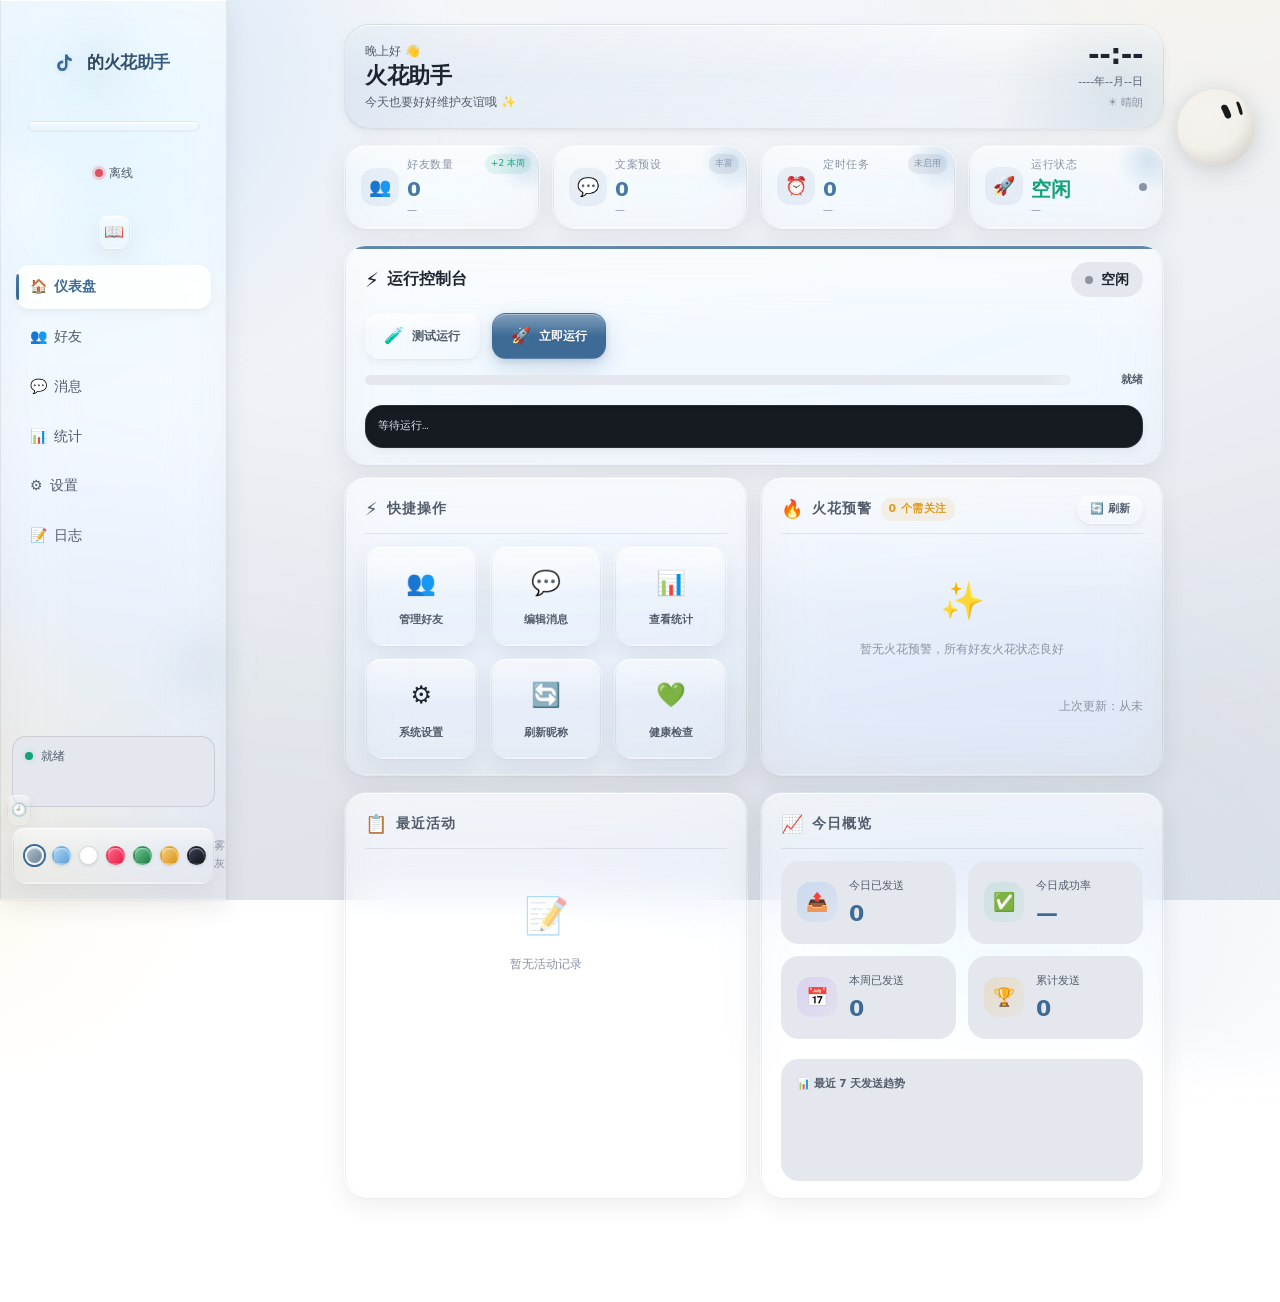
==== commit 2b59ea69: "feat: v32 液态玻璃大版本 + 全链路升级 - v32.0: 8300行单体拆分为零构建 ES Modules（core.js/app.js/emo-engine.js/app.css），Cl" ====
--- a/Windows版本/webui/static/index.html
+++ b/Windows版本/webui/static/index.html
@@ -5,2420 +5,9 @@
 <meta name="viewport" content="width=device-width, initial-scale=1.0">
 <title>火花助手</title>
 <link rel="icon" href="data:image/svg+xml,%3Csvg xmlns='http://www.w3.org/2000/svg' viewBox='0 0 18 18'%3E%3Cpath d='M10.5 1.5c.6 2.3 2 3.7 4.3 4v2.6c-1.6.1-3-.4-4.3-1.3v5.9a5.2 5.2 0 1 1-5.2-5.2c.3 0 .6 0 .9.1v2.7a2.5 2.5 0 1 0 1.8 2.4V1.5h2.5z' fill='%23ff3855'/%3E%3C/svg%3E">
-<style>/* ============================================================
-   DouYinSparkFlow 前端 v18 — 浅色主题统一
-   设计语言：Neo-Brutalism + Glassmorphism 2.0
-   · 全局浅色系（深色模式系统下也强制浅色）
-   · 渐变背景 + 玻璃质感卡片
-   · 微边框 + 多层阴影体系
-   · 现代排版 + 优化字间距
-   · 精致微交互 + 状态反馈
-   · 完美响应式设计
-   ============================================================ */
-:root {
-  /* === 色彩体系（v31 优化 - 更协调的暖色调） === */
-  --bg: #f7f5f0;
-  --bg-subtle: #efece4;
-  --bg-gradient: linear-gradient(135deg, #f7f5f0 0%, #f0ece3 50%, #ebe6db 100%);
-  --card: rgba(255, 255, 255, 0.88);
-  --card-elevated: rgba(255, 253, 248, 0.95);
-  --card-hover: rgba(255, 255, 255, 0.95);
-  --text: #1c1814;
-  --text-2: #5c5140;
-  --text-3: #8c7f6c;
-  --text-4: #b0a490;
-  --line: rgba(228, 218, 196, 0.7);
-  --line-2: rgba(210, 196, 168, 0.5);
-  --line-3: rgba(190, 174, 142, 0.3);
-  /* 品牌色（v31 - 更有活力的抖音红） */
-  --brand: #fe2c55;
-  --brand-deep: #e01e47;
-  --brand-light: #ff6b8a;
-  --brand-soft: rgba(254, 44, 85, 0.08);
-  --brand-soft-2: rgba(254, 44, 85, 0.14);
-  --brand-cyan: #25f4ee;
-  --brand-glow: rgba(254, 44, 85, 0.25);
-  --brand-gradient: linear-gradient(135deg, #fe2c55 0%, #ff6b8a 100%);
-  --brand-gradient-2: linear-gradient(135deg, #fe2c55 0%, #e01e47 100%);
-  --console-bg: #1a1614;
-  --console-text: #e8e4dc;
-  --console-border: rgba(255,255,255,0.1);
-  /* 语义色（v31 - 更柔和） */
-  --ok: #00b87c;
-  --ok-light: #34d399;
-  --ok-soft: rgba(0, 184, 124, 0.08);
-  --ok-glow: rgba(0, 184, 124, 0.2);
-  --warn: #f59e0b;
-  --warn-light: #fbbf24;
-  --warn-soft: rgba(245, 158, 11, 0.08);
-  --warn-glow: rgba(245, 158, 11, 0.2);
-  --err: #ef4444;
-  --err-deep: #dc2626;
-  --err-light: #f87171;
-  --err-soft: rgba(239, 68, 68, 0.08);
-  --err-glow: rgba(239, 68, 68, 0.2);
-  --info: #3b82f6;
-  --info-soft: rgba(59, 130, 246, 0.08);
-  /* === 间距（8pt 网格 - v31 优化） === */
-  --s1: 4px; --s2: 8px; --s3: 12px; --s4: 16px; --s5: 20px; --s6: 24px; --s7: 32px; --s8: 40px; --s9: 48px; --s10: 64px;
-  /* === 圆角（v31 - 更现代的大圆角） === */
-  --r-xs: 6px;
-  --r-s: 8px;
-  --r-m: 12px;
-  --r-l: 16px;
-  --r-xl: 20px;
-  --r-2xl: 24px;
-  --r-3xl: 28px;
-  --r-full: 9999px;
-  /* === 阴影（v31 - 更柔和的多层阴影） === */
-  --shadow-xs: 0 1px 2px rgba(28, 24, 20, 0.04);
-  --shadow-sm: 0 2px 4px rgba(28, 24, 20, 0.05), 0 1px 2px rgba(28, 24, 20, 0.03);
-  --shadow: 0 4px 12px rgba(28, 24, 20, 0.06), 0 2px 4px rgba(28, 24, 20, 0.04);
-  --shadow-md: 0 8px 24px rgba(28, 24, 20, 0.08), 0 4px 8px rgba(28, 24, 20, 0.04);
-  --shadow-lg: 0 16px 40px rgba(28, 24, 20, 0.1), 0 8px 16px rgba(28, 24, 20, 0.06);
-  --shadow-xl: 0 24px 64px rgba(28, 24, 20, 0.12), 0 12px 24px rgba(28, 24, 20, 0.08);
-  --shadow-brand: 0 4px 16px rgba(254, 44, 85, 0.25), 0 2px 4px rgba(254, 44, 85, 0.1);
-  --shadow-brand-lg: 0 8px 32px rgba(254, 44, 85, 0.3), 0 4px 8px rgba(254, 44, 85, 0.15);
-  --shadow-glass: 0 8px 32px rgba(28, 24, 20, 0.08), 0 0 0 1px rgba(255, 255, 255, 0.25);
-  --shadow-inset: inset 0 1px 2px rgba(28, 24, 20, 0.04);
-  /* === 动效（v31 - 更精致的曲线） === */
-  --ease: cubic-bezier(0.16, 1, 0.3, 1);
-  --ease-out: cubic-bezier(0.16, 1, 0.3, 1);
-  --ease-in: cubic-bezier(0.7, 0, 0.84, 0);
-  --ease-in-out: cubic-bezier(0.65, 0, 0.35, 1);
-  --ease-bounce: cubic-bezier(0.34, 1.56, 0.64, 1);
-  --ease-spring: cubic-bezier(0.5, 1.5, 0.5, 1);
-  --t-fast: 120ms;
-  --t-mid: 200ms;
-  --t-slow: 320ms;
-  --t-xslow: 500ms;
-  --t-page: 400ms;
-  /* === 字体（v31 - 优化字体栈） === */
-  --font-sans: -apple-system, BlinkMacSystemFont, "SF Pro Display", "SF Pro Text", "PingFang SC", "Hiragino Sans GB", "Microsoft YaHei", system-ui, sans-serif;
-  --font-mono: "SF Mono", "Fira Code", "JetBrains Mono", "Cascadia Code", ui-monospace, monospace;
-  --font-display: -apple-system, BlinkMacSystemFont, "SF Pro Display", "PingFang SC", system-ui, sans-serif;
-  /* === 字体大小（1.25 比例系统） === */
-  --text-xs: 0.75rem;
-  --text-sm: 0.875rem;
-  --text-base: 1rem;
-  --text-lg: 1.125rem;
-  --text-xl: 1.25rem;
-  --text-2xl: 1.5rem;
-  --text-3xl: 1.875rem;
-  --text-4xl: 2.25rem;
-  /* === 实用间距 === */
-  --g-sm: 10px;
-  --g-md: 12px;
-  --g-lg: 20px;
-  --g-xl: 32px;
-  /* === 侧边栏宽度 === */
-  --sidebar-w: 240px;
-  --sidebar-w-mini: 64px;
-  /* === 内容最大宽度 === */
-  --content-max-w: 1400px;
-}
-
-/* === 深色主题（用户手动切换） === */
-[data-theme="dark"] {
-  --bg: #0a0908;
-  --bg-subtle: #12100e;
-  --card: rgba(19, 17, 23, 0.88);
-  --card-elevated: rgba(27, 23, 16, 0.92);
-  --text: #f5efe0;
-  --text-2: #b8b09c;
-  --text-3: #6e6858;
-  --line: rgba(38, 34, 26, 0.6);
-  --line-2: rgba(58, 51, 34, 0.4);
-  --brand: #ff2d55;
-  --brand-deep: #b01235;
-  --brand-soft: rgba(255, 45, 85, 0.12);
-  --brand-cyan: #00e5e5;
-  --brand-glow: rgba(255, 45, 85, 0.3);
-  --brand-gradient: linear-gradient(135deg, #ff2d55 0%, #b01235 100%);
-  --console-bg: #0d0c0b;
-  --console-text: #d4d0c8;
-  --console-border: rgba(255,45,85,0.2);
-  --ok: #00e676;
-  --ok-soft: rgba(0, 230, 118, 0.12);
-  --ok-glow: rgba(0, 230, 118, 0.3);
-  --warn: #ff9100;
-  --warn-soft: rgba(255, 145, 0, 0.12);
-  --err: #ff1744;
-  --err-deep: #d50000;
-  --err-soft: rgba(255, 23, 68, 0.12);
-  --err-glow: rgba(255, 23, 68, 0.3);
-  --shadow-sm: 0 1px 2px rgba(0, 0, 0, 0.4);
-  --shadow: 0 2px 6px rgba(0, 0, 0, 0.5), 0 1px 0 rgba(255, 45, 85, 0.04) inset;
-  --shadow-md: 0 8px 24px rgba(0, 0, 0, 0.6), 0 0 0 1px rgba(255, 45, 85, 0.06);
-  --shadow-lg: 0 16px 48px rgba(0, 0, 0, 0.7), 0 0 32px rgba(255, 45, 85, 0.08);
-  --shadow-brand: 0 0 18px rgba(255, 45, 85, 0.4), 0 0 40px rgba(255, 45, 85, 0.2);
-  --shadow-glass: 0 8px 32px rgba(0, 0, 0, 0.6), 0 0 0 1px rgba(255, 255, 255, 0.08);
-}
-
-/* === 浅绿主题 === */
-[data-theme="green"] {
-  --bg: #f2f7f2; --bg-subtle: #e8f0e8;
-  --card: rgba(255, 255, 255, 0.88); --card-elevated: rgba(255, 255, 255, 0.94);
-  --text: #1a241a; --text-2: #4a6050; --text-3: #7a9480;
-  --line: rgba(180, 210, 180, 0.6); --line-2: rgba(160, 195, 160, 0.4);
-  --brand: #2e7d32; --brand-deep: #1b5e20;
-  --brand-soft: rgba(46, 125, 50, 0.08); --brand-glow: rgba(46, 125, 50, 0.2);
-  --brand-cyan: #00bfa5;
-  --brand-gradient: linear-gradient(135deg, #2e7d32 0%, #1b5e20 100%);
-  --shadow: 0 2px 8px rgba(26, 36, 26, 0.06), 0 0 0 1px rgba(46, 125, 50, 0.06);
-  --shadow-md: 0 8px 24px rgba(26, 36, 26, 0.08), 0 2px 0 rgba(46, 125, 50, 0.04) inset;
-  --shadow-brand: 0 4px 16px rgba(46, 125, 50, 0.2), 0 0 0 1px rgba(46, 125, 50, 0.1);
-}
-
-/* === 浅黄主题 === */
-[data-theme="yellow"] {
-  --bg: #faf8f0; --bg-subtle: #f3efe0;
-  --card: rgba(255, 255, 255, 0.88); --card-elevated: rgba(255, 255, 255, 0.94);
-  --text: #241f0a; --text-2: #6b5a1a; --text-3: #9a8a4a;
-  --line: rgba(220, 200, 140, 0.6); --line-2: rgba(200, 180, 120, 0.4);
-  --brand: #f9a825; --brand-deep: #f57f17;
-  --brand-soft: rgba(249, 168, 37, 0.1); --brand-glow: rgba(249, 168, 37, 0.25);
-  --brand-cyan: #ffab00;
-  --brand-gradient: linear-gradient(135deg, #f9a825 0%, #f57f17 100%);
-  --shadow: 0 2px 8px rgba(36, 31, 10, 0.06), 0 0 0 1px rgba(249, 168, 37, 0.06);
-  --shadow-md: 0 8px 24px rgba(36, 31, 10, 0.08), 0 2px 0 rgba(249, 168, 37, 0.04) inset;
-  --shadow-brand: 0 4px 16px rgba(249, 168, 37, 0.25), 0 0 0 1px rgba(249, 168, 37, 0.12);
-}
-
-/* === 浅灰主题 === */
-[data-theme="gray"] {
-  --bg: #f0f0f2; --bg-subtle: #e8e8ec;
-  --card: rgba(255, 255, 255, 0.88); --card-elevated: rgba(255, 255, 255, 0.94);
-  --text: #1a1a1e; --text-2: #5a5a64; --text-3: #8a8a94;
-  --line: rgba(200, 200, 210, 0.6); --line-2: rgba(180, 180, 195, 0.4);
-  --brand: #546e7a; --brand-deep: #37474f;
-  --brand-soft: rgba(84, 110, 122, 0.08); --brand-glow: rgba(84, 110, 122, 0.2);
-  --brand-cyan: #00acc1;
-  --brand-gradient: linear-gradient(135deg, #546e7a 0%, #37474f 50%, #90a4ae 100%);
-  --shadow: 0 2px 8px rgba(26, 26, 30, 0.06), 0 0 0 1px rgba(84, 110, 122, 0.06);
-  --shadow-md: 0 8px 24px rgba(26, 26, 30, 0.08), 0 2px 0 rgba(84, 110, 122, 0.04) inset;
-  --shadow-brand: 0 4px 16px rgba(84, 110, 122, 0.2), 0 0 0 1px rgba(84, 110, 122, 0.1);
-}
-
-/* === 纯白主题 === */
-[data-theme="white"] {
-  --bg: #ffffff; --bg-subtle: #f8f8fa;
-  --card: rgba(255, 255, 255, 0.95); --card-elevated: rgba(255, 255, 255, 0.98);
-  --text: #111114; --text-2: #555560; --text-3: #999aa5;
-  --line: rgba(220, 220, 230, 0.5); --line-2: rgba(200, 200, 215, 0.3);
-  --brand: #333340; --brand-deep: #222230;
-  --brand-soft: rgba(51, 51, 64, 0.06); --brand-glow: rgba(51, 51, 64, 0.12);
-  --brand-cyan: #00bcd4;
-  --brand-gradient: linear-gradient(135deg, #333340 0%, #222230 50%, #555560 100%);
-  --shadow: 0 2px 8px rgba(0, 0, 0, 0.04), 0 0 0 1px rgba(0, 0, 0, 0.04);
-  --shadow-md: 0 8px 24px rgba(0, 0, 0, 0.06), 0 2px 0 rgba(0, 0, 0, 0.02) inset;
-  --shadow-brand: 0 4px 16px rgba(51, 51, 64, 0.15), 0 0 0 1px rgba(51, 51, 64, 0.08);
-}
-
-/* 浅色主题控制台适配 */
-[data-theme="green"] .console-v2,
-[data-theme="yellow"] .console-v2,
-[data-theme="gray"] .console-v2,
-[data-theme="white"] .console-v2 {
-  --console-bg: #f5f5f7;
-  --console-text: #2c2c2e;
-  --console-border: rgba(0,0,0,0.1);
-}
-
-/* === 主题切换过渡 === */
-html.theme-transition,
-html.theme-transition *,
-html.theme-transition *::before,
-html.theme-transition *::after {
-  transition: background-color 0.35s ease, color 0.25s ease, border-color 0.25s ease,
-              box-shadow 0.35s ease, fill 0.25s ease !important;
-}
-
-/* === 主题选择器（色点） === */
-.theme-picker {
-  display: flex; align-items: center; gap: 6px;
-  padding: 8px 12px; border-radius: var(--r-m);
-  background: var(--bg-subtle); border: 1px solid var(--line);
-  width: 100%; margin-top: var(--s2);
-}
-.theme-picker .theme-dot {
-  width: 20px; height: 20px; border-radius: 50%; border: 2px solid transparent;
-  cursor: pointer; transition: transform 0.2s var(--ease-bounce), border-color 0.2s ease, box-shadow 0.2s ease;
-  position: relative;
-}
-.theme-picker .theme-dot:hover { transform: scale(1.2); }
-.theme-picker .theme-dot.active { border-color: var(--text); box-shadow: 0 0 0 2px var(--brand-glow); }
-.theme-picker .theme-dot[data-t="red"]    { background: #ff2d55; }
-.theme-picker .theme-dot[data-t="green"]  { background: #2e7d32; }
-.theme-picker .theme-dot[data-t="yellow"] { background: #f9a825; }
-.theme-picker .theme-dot[data-t="gray"]   { background: #546e7a; }
-.theme-picker .theme-dot[data-t="white"]  { background: #ffffff; border: 1px solid #ddd; }
-.theme-picker .theme-dot[data-t="dark"]   { background: #1a1a1e; }
-.theme-picker .theme-label { font-size: 11px; color: var(--text-3); margin-left: auto; }
-.theme-toggle:hover .theme-icon { transform: rotate(20deg) scale(1.1); }
-.theme-toggle .theme-label { flex: 1; }
-
-/* === 基础重置 === */
-*, *::before, *::after { box-sizing: border-box; margin: 0; padding: 0; }
-html { -webkit-text-size-adjust: 100%; scroll-behavior: smooth; }
-body {
-  font: 14px/1.7 var(--font-sans);
-  background:
-    radial-gradient(800px 400px at 80% -80px, var(--brand-glow), transparent 60%),
-    radial-gradient(600px 300px at 10% -60px, var(--brand-glow), transparent 55%),
-    var(--bg);
-  background-attachment: fixed;
-  color: var(--text);
-  min-height: 100vh;
-  padding-bottom: 88px;
-  font-kerning: normal;
-  -webkit-font-smoothing: antialiased;
-  -moz-osx-font-smoothing: grayscale;
-}
-button { font: inherit; cursor: pointer; border: none; background: none; color: inherit; }
-input, select, textarea { font: inherit; color: var(--text); }
-::selection { background: var(--brand); color: #fff; }
-:focus-visible {
-  outline: 2px solid var(--brand);
-  outline-offset: 2px;
-  border-radius: var(--r-s);
-  box-shadow: 0 0 0 4px var(--brand-glow);
-}
-[role="tabpanel"]:focus-visible { outline-style: dashed; outline-color: var(--text-3); outline-offset: 6px; box-shadow: none; }
-.num { font-variant-numeric: tabular-nums; }
-.hide { display: none !important; }
-.tab-hidden { display: none !important; }
-
-/* === v31 滚动条美化 === */
-::-webkit-scrollbar { width: 8px; height: 8px; }
-::-webkit-scrollbar-track { background: transparent; }
-::-webkit-scrollbar-thumb {
-  background: var(--line-2);
-  border-radius: var(--r-full);
-  border: 2px solid transparent;
-  background-clip: padding-box;
-  transition: background var(--t-mid) var(--ease);
-}
-::-webkit-scrollbar-thumb:hover {
-  background: var(--text-3);
-  background-clip: padding-box;
-  border: 2px solid transparent;
-}
-::-webkit-scrollbar-corner { background: transparent; }
-/* Firefox 滚动条 */
-* { scrollbar-width: thin; scrollbar-color: var(--line-2) transparent; }
-
-/* === v31 动画关键帧 === */
-@keyframes fadeIn { from { opacity: 0; } to { opacity: 1; } }
-@keyframes fadeOut { from { opacity: 1; } to { opacity: 0; } }
-@keyframes slideUp { from { opacity: 0; transform: translateY(16px); } to { opacity: 1; transform: translateY(0); } }
-@keyframes slideDown { from { opacity: 0; transform: translateY(-16px); } to { opacity: 1; transform: translateY(0); } }
-@keyframes slideLeft { from { opacity: 0; transform: translateX(16px); } to { opacity: 1; transform: translateX(0); } }
-@keyframes slideRight { from { opacity: 0; transform: translateX(-16px); } to { opacity: 1; transform: translateX(0); } }
-@keyframes popIn { from { opacity: 0; transform: scale(0.9); } to { opacity: 1; transform: scale(1); } }
-@keyframes popOut { from { opacity: 1; transform: scale(1); } to { opacity: 0; transform: scale(0.9); } }
-@keyframes shake { 0%, 100% { transform: translateX(0); } 25% { transform: translateX(-4px); } 75% { transform: translateX(4px); } }
-@keyframes pulse { 0%, 100% { opacity: 1; } 50% { opacity: 0.5; } }
-@keyframes glow { 0%, 100% { box-shadow: 0 0 5px var(--brand-glow); } 50% { box-shadow: 0 0 20px var(--brand-glow); } }
-@keyframes float { 0%, 100% { transform: translateY(0); } 50% { transform: translateY(-6px); } }
-@keyframes shimmer { 0% { background-position: -200% 0; } 100% { background-position: 200% 0; } }
-@keyframes spin { from { transform: rotate(0deg); } to { transform: rotate(360deg); } }
-@keyframes bounce-soft { 0%, 100% { transform: translateY(0); } 50% { transform: translateY(-4px); } }
-
-/* === v31 动画工具类 === */
-.anim-fade-in { animation: fadeIn var(--t-slow) var(--ease) both; }
-.anim-slide-up { animation: slideUp var(--t-slow) var(--ease) both; }
-.anim-slide-down { animation: slideDown var(--t-slow) var(--ease) both; }
-.anim-pop-in { animation: popIn var(--t-mid) var(--ease-bounce) both; }
-.anim-shake { animation: shake 0.4s var(--ease) both; }
-.anim-pulse { animation: pulse 2s var(--ease-in-out) infinite; }
-.anim-float { animation: float 3s var(--ease-in-out) infinite; }
-.anim-spin { animation: spin 1s linear infinite; }
-
-/* === v31 骨架屏加载 === */
-.skeleton {
-  background: linear-gradient(90deg, var(--bg-subtle) 25%, var(--card) 50%, var(--bg-subtle) 75%);
-  background-size: 200% 100%;
-  animation: shimmer 1.5s var(--ease-in-out) infinite;
-  border-radius: var(--r-s);
-}
-
-/* === v31 减少动画偏好 === */
-@media (prefers-reduced-motion: reduce) {
-  *, *::before, *::after {
-    animation-duration: 0.01ms !important;
-    animation-iteration-count: 1 !important;
-    transition-duration: 0.01ms !important;
-    scroll-behavior: auto !important;
-  }
-}
-
-/* ============ 顶栏 ============ */
-.topbar {
-  display: flex; align-items: center; gap: var(--s3);
-  padding: var(--s5) var(--s4) var(--s4);
-  flex-direction: column;
-}
-.logo {
-  display: flex; align-items: center; gap: var(--s3);
-  font-weight: 700; font-size: 16px; letter-spacing: -0.02em;
-}
-.logo svg { display: block; filter: drop-shadow(0 1px 2px var(--brand-glow)); }
-.topbar .spacer { flex: 1; }
-.acct-chip {
-  font-size: 12px; font-weight: 500; color: var(--text-2);
-  background: var(--bg-subtle); border: 1px solid var(--line);
-  padding: 4px 12px; border-radius: 99px;
-  max-width: 300px; overflow: hidden; text-overflow: ellipsis; white-space: nowrap;
-}
-.conn {
-  display: flex; align-items: center; gap: 6px;
-  font-size: 12px; font-weight: 500; color: var(--text-2);
-}
-.conn .dot {
-  width: 8px; height: 8px; border-radius: 50%;
-  background: var(--text-3);
-  transition: background var(--t-mid) var(--ease), box-shadow var(--t-mid) var(--ease);
-}
-.conn.online .dot { background: var(--ok); box-shadow: 0 0 0 3px var(--ok-glow), 0 0 8px var(--ok-glow); }
-.conn.offline .dot { background: var(--err); box-shadow: 0 0 0 3px var(--err-glow), 0 0 8px var(--err-glow); }
-
-/* 说明书按钮 */
-.help-btn {
-  display: flex; align-items: center; justify-content: center;
-  width: 34px; height: 34px; border-radius: 12px;
-  border: 1px solid var(--line); background: var(--bg-subtle);
-  font-size: 16px; cursor: pointer; color: var(--text-2);
-  transition: transform var(--t-fast) var(--ease), box-shadow var(--t-fast) var(--ease), border-color var(--t-fast) var(--ease);
-  flex: none;
-}
-.help-btn:hover { transform: translateY(-1px); border-color: var(--brand); box-shadow: 0 2px 10px var(--brand-glow); }
-.sidebar .help-btn { margin-top: var(--s3); }
-
-/* ============ 布局 ============ */
-.wrap { flex: 1; max-width: 860px; margin: 0 auto; padding: var(--s6) var(--s5) 0; }
-/* ============ 侧边栏（玻璃质感升级） ============ */
-.sidebar {
-  position: fixed; top: 0; left: 0; bottom: 0;
-  width: 228px; z-index: 60;
-  display: flex; flex-direction: column;
-  padding: var(--s4) var(--s3);
-  background: color-mix(in srgb, var(--card) 88%, transparent);
-  backdrop-filter: saturate(1.8) blur(24px) brightness(1.02);
-  -webkit-backdrop-filter: saturate(1.8) blur(24px) brightness(1.02);
-  border-right: 1px solid color-mix(in srgb, var(--line) 60%, transparent);
-  box-shadow: var(--shadow-glass);
-}
-.sidebar .logo {
-  justify-content: center; width: 100%;
-  padding: var(--s3) 0 var(--s5);
-  font-size: 17px;
-  background: var(--brand-gradient);
-  -webkit-background-clip: text; background-clip: text;
-  -webkit-text-fill-color: transparent;
-}
-.sidebar .spacer { flex: 1; }
-.sidebar .acct-chip {
-  max-width: 100%; width: 100%; text-align: center;
-  margin-bottom: var(--s3);
-}
-.sidebar .conn { justify-content: center; padding: var(--s2) 0; }
-
-/* 侧边栏内的 tabs 改为纵向导航 */
-.sidebar .tabs {
-  display: flex; flex-direction: column; gap: 6px;
-  margin: 0; background: transparent; border: none;
-  padding: 0; box-shadow: none;
-}
-.sidebar .tabs button {
-  flex: none; text-align: left; padding: 12px 16px;
-  border-radius: var(--r-m); font-size: 14px;
-  position: relative;
-}
-.sidebar .tabs button.active {
-  background: var(--brand-gradient);
-  color: #fff;
-  box-shadow: var(--shadow-brand);
-}
-.sidebar .tabs button.active::before {
-  content: ""; position: absolute; left: 0; top: 20%; bottom: 20%;
-  width: 3px; border-radius: 99px;
-  background: var(--brand-cyan);
-  box-shadow: 0 0 10px var(--brand-cyan);
-}
-
-/* ============ KPI 统计卡片（玻璃质感升级） ============ */
-.kpi-grid {
-  display: grid; grid-template-columns: repeat(4, 1fr);
-  gap: var(--s3); margin-bottom: var(--s5);
-}
-.kpi {
-  position: relative; overflow: hidden;
-  background: var(--card); border: 1px solid var(--line);
-  border-radius: var(--r-l); padding: var(--s4) var(--s5);
-  box-shadow: var(--shadow-sm);
-  backdrop-filter: blur(8px);
-  -webkit-backdrop-filter: blur(8px);
-  transition: box-shadow var(--t-mid) var(--ease), transform var(--t-mid) var(--ease);
-}
-.kpi:hover { box-shadow: var(--shadow-md); transform: translateY(-2px); }
-.kpi::after {
-  content: ""; position: absolute; right: -18px; top: -18px;
-  width: 64px; height: 64px; border-radius: 50%;
-  background: radial-gradient(circle, var(--brand-glow), transparent 70%);
-  pointer-events: none;
-}
-.kpi .k-label {
-  font-size: 11px; font-weight: 600; color: var(--text-3);
-  text-transform: uppercase; letter-spacing: 0.06em;
-}
-.kpi .k-value {
-  font-size: 28px; font-weight: 700; letter-spacing: -0.02em;
-  color: var(--text); margin-top: 4px;
-  font-variant-numeric: tabular-nums;
-  background: var(--brand-gradient);
-  -webkit-background-clip: text; background-clip: text;
-  -webkit-text-fill-color: transparent;
-}
-.kpi .k-sub { font-size: 11px; color: var(--text-3); margin-top: 2px; }
-.kpi.k-run .k-value { background: none; -webkit-text-fill-color: var(--ok); }
-.kpi.k-run[data-s="running"] .k-value { -webkit-text-fill-color: var(--ok); text-shadow: 0 0 12px var(--ok-glow); }
-
-/* 侧边栏占用左侧空间 → body 加左 padding */
-body { padding-left: 228px; }
-
-@media (max-width: 860px) {
-  .kpi-grid { grid-template-columns: repeat(2, 1fr); }
-}
-@media (max-width: 720px) {
-  .sidebar { width: 100%; height: auto; position: static; flex-direction: row; align-items: center; }
-  .sidebar .spacer { display: none; }
-  .theme-toggle { display: none; }
-  body { padding-left: 0; }
-  .kpi-grid { grid-template-columns: repeat(2, 1fr); }
-}
-
-
-/* ============ Tabs ============ */
-.tabs {
-  display: flex; gap: 3px; margin-bottom: var(--s6);
-  background: var(--card);
-  border: 1px solid var(--line);
-  border-radius: var(--r-l);
-  padding: 5px;
-  box-shadow: var(--shadow-sm);
-  backdrop-filter: blur(8px);
-  -webkit-backdrop-filter: blur(8px);
-}
-.tabs button {
-  flex: 1; padding: 10px 0; border-radius: var(--r-m);
-  font-size: 14px; font-weight: 500; color: var(--text-2);
-  transition: color var(--t-fast) var(--ease), background var(--t-fast) var(--ease);
-}
-.tabs button:hover { color: var(--text); background: var(--bg-subtle); }
-.tabs button.active {
-  background: var(--brand-gradient);
-  color: #fff;
-  font-weight: 600;
-  box-shadow: var(--shadow-brand);
-}
-
-/* ============ 卡片（玻璃质感升级） ============ */
-.card {
-  background: var(--card);
-  border: 1px solid var(--line);
-  border-radius: var(--r-xl);
-  box-shadow: var(--shadow);
-  padding: var(--s5) var(--s6);
-  margin-bottom: var(--s5);
-  backdrop-filter: blur(8px);
-  -webkit-backdrop-filter: blur(8px);
-  transition: box-shadow var(--t-mid) var(--ease);
-}
-.card:hover { box-shadow: var(--shadow-md); }
-.card h3 {
-  font-size: 13px; font-weight: 600; color: var(--text-2);
-  text-transform: uppercase; letter-spacing: 0.06em;
-  margin-bottom: var(--s4);
-  display: flex; align-items: center; gap: var(--s2);
-}
-.card h3 .cnt {
-  font-size: 11px; font-weight: 700; color: var(--brand);
-  background: var(--brand-soft); padding: 2px 10px; border-radius: 99px;
-  font-variant-numeric: tabular-nums;
-}
-
-/* ============ 按钮（v31 更精致） ============ */
-.btn {
-  position: relative;
-  padding: 10px 22px; border-radius: var(--r-m); font-size: 13px; font-weight: 600;
-  border: 1px solid var(--line); background: var(--card); color: var(--text-2);
-  transition: all var(--t-mid) var(--ease);
-  box-shadow: var(--shadow-sm);
-  backdrop-filter: blur(8px);
-  -webkit-backdrop-filter: blur(8px);
-  letter-spacing: 0.01em;
-  overflow: hidden;
-  user-select: none;
-  -webkit-user-select: none;
-}
-.btn::before {
-  content: '';
-  position: absolute;
-  top: 0; left: 0; right: 0;
-  height: 50%;
-  background: linear-gradient(to bottom, rgba(255,255,255,0.08), transparent);
-  pointer-events: none;
-  border-radius: var(--r-m) var(--r-m) 0 0;
-}
-.btn:hover {
-  color: var(--text);
-  border-color: var(--text-3);
-  box-shadow: var(--shadow-md);
-  transform: translateY(-2px);
-  border-color: var(--brand-soft-2);
-}
-.btn:active {
-  transform: translateY(0) scale(0.97);
-  box-shadow: var(--shadow-sm);
-  transition-duration: var(--t-fast);
-}
-.btn:focus-visible {
-  outline: 2px solid var(--brand);
-  outline-offset: 2px;
-  box-shadow: var(--shadow-md), 0 0 0 4px var(--brand-glow);
-}
-.btn.primary {
-  background: var(--brand-gradient);
-  border-color: transparent;
-  color: #fff;
-  box-shadow: var(--shadow-brand);
-  text-shadow: 0 1px 2px rgba(0,0,0,0.1);
-}
-.btn.primary::before {
-  background: linear-gradient(to bottom, rgba(255,255,255,0.2), transparent);
-}
-.btn.primary:hover {
-  box-shadow: var(--shadow-brand-lg);
-  transform: translateY(-2px);
-  filter: brightness(1.05);
-}
-.btn.primary:active {
-  box-shadow: var(--shadow-brand);
-  transform: translateY(0) scale(0.97);
-  filter: brightness(0.95);
-}
-.btn.danger {
-  background: linear-gradient(135deg, var(--err) 0%, var(--err-deep) 100%);
-  border-color: transparent;
-  color: #fff;
-  box-shadow: 0 4px 12px var(--err-glow);
-}
-.btn.danger:hover {
-  box-shadow: 0 6px 20px var(--err-glow);
-  transform: translateY(-2px);
-  filter: brightness(1.05);
-}
-.btn.success {
-  background: linear-gradient(135deg, var(--ok) 0%, var(--ok-light) 100%);
-  border-color: transparent;
-  color: #fff;
-  box-shadow: 0 4px 12px var(--ok-glow);
-}
-.btn.success:hover {
-  box-shadow: 0 6px 20px var(--ok-glow);
-  transform: translateY(-2px);
-}
-.btn.warn {
-  background: linear-gradient(135deg, var(--warn) 0%, var(--warn-light) 100%);
-  border-color: transparent;
-  color: #fff;
-  box-shadow: 0 4px 12px var(--warn-glow);
-}
-.btn.warn:hover {
-  box-shadow: 0 6px 20px var(--warn-glow);
-  transform: translateY(-2px);
-}
-.btn.ghost {
-  background: transparent;
-  border-color: transparent;
-  box-shadow: none;
-  color: var(--text-2);
-}
-.btn.ghost:hover {
-  background: var(--brand-soft);
-  color: var(--brand);
-  transform: none;
-}
-.btn:disabled {
-  opacity: .4;
-  cursor: not-allowed;
-  transform: none !important;
-  box-shadow: none !important;
-  filter: none !important;
-}
-.btn.loading {
-  pointer-events: none;
-  color: transparent !important;
-}
-.btn.loading::after {
-  content: '';
-  position: absolute;
-  top: 50%; left: 50%;
-  width: 16px; height: 16px;
-  margin: -8px 0 0 -8px;
-  border: 2px solid rgba(255,255,255,0.3);
-  border-top-color: #fff;
-  border-radius: 50%;
-  animation: spin 0.8s linear infinite;
-}
-#btnRun:disabled { animation: busy-breathe 1.8s var(--ease) infinite; }
-@keyframes busy-breathe { 50% { opacity: .6; } }
-
-/* ============ v31 仪表盘大改版样式 ============ */
-
-/* 顶部欢迎区域（紧凑版 - 冷色系混色） */
-.dashboard-hero {
-  display: flex;
-  justify-content: space-between;
-  align-items: center;
-  padding: var(--s4) var(--s5);
-  margin-bottom: var(--s4);
-  background: linear-gradient(135deg, var(--brand-soft) 0%, transparent 100%);
-  border-radius: var(--r-xl);
-  border: 1px solid var(--brand-soft-2, var(--line));
-  position: relative;
-  overflow: hidden;
-}
-.dashboard-hero::before {
-  content: '';
-  position: absolute;
-  top: -50%;
-  right: -10%;
-  width: 250px;
-  height: 250px;
-  background: radial-gradient(circle, var(--brand-glow) 0%, transparent 70%);
-  border-radius: 50%;
-  pointer-events: none;
-}
-.hero-left { position: relative; z-index: 1; }
-.hero-greeting {
-  font-size: 12px;
-  color: var(--text-2);
-  margin-bottom: 2px;
-  font-weight: 500;
-}
-.hero-title {
-  font-size: 22px;
-  font-weight: 800;
-  color: var(--text);
-  margin-bottom: 2px;
-  letter-spacing: -0.02em;
-  line-height: 1.2;
-}
-.hero-subtitle {
-  font-size: 12px;
-  color: var(--text-2);
-  font-weight: 400;
-}
-.hero-right {
-  text-align: right;
-  position: relative;
-  z-index: 1;
-}
-.hero-time {
-  font-size: 28px;
-  font-weight: 700;
-  color: var(--text);
-  font-variant-numeric: tabular-nums;
-  line-height: 1;
-  letter-spacing: -0.02em;
-}
-.hero-date {
-  font-size: 11px;
-  color: var(--text-2);
-  margin-top: 4px;
-}
-.hero-weather {
-  font-size: 11px;
-  color: var(--text-3);
-  margin-top: 2px;
-}
-
-/* KPI 卡片 v2（修复排版 - 紧凑布局，文字不截断） */
-.kpi-grid-v2 {
-  display: grid;
-  grid-template-columns: repeat(4, 1fr);
-  gap: var(--s3);
-  margin-bottom: var(--s4);
-}
-.kpi-v2 {
-  display: flex;
-  align-items: center;
-  gap: var(--s2);
-  padding: var(--s3) var(--s4);
-  border-radius: var(--r-xl);
-  background: var(--card);
-  border: 1px solid var(--line);
-  box-shadow: var(--shadow-sm);
-  position: relative;
-  overflow: hidden;
-  transition: all var(--t-mid) var(--ease);
-  backdrop-filter: blur(12px);
-  -webkit-backdrop-filter: blur(12px);
-  min-width: 0;
-}
-.kpi-v2::before {
-  content: '';
-  position: absolute;
-  top: 0;
-  left: 0;
-  right: 0;
-  height: 3px;
-  background: var(--brand-gradient);
-  opacity: 0;
-  transition: opacity var(--t-mid) var(--ease);
-}
-.kpi-v2:hover {
-  transform: translateY(-2px);
-  box-shadow: var(--shadow-lg);
-  border-color: var(--brand-soft-2);
-}
-.kpi-v2:hover::before { opacity: 1; }
-.kpi-v2 .kpi-icon {
-  width: 38px;
-  height: 38px;
-  display: flex;
-  align-items: center;
-  justify-content: center;
-  font-size: 18px;
-  border-radius: var(--r-m);
-  background: var(--brand-soft);
-  flex-shrink: 0;
-}
-.kpi-friends .kpi-icon { background: var(--brand-soft); }
-.kpi-messages .kpi-icon { background: var(--brand-soft); }
-.kpi-schedule .kpi-icon { background: var(--brand-soft); }
-.kpi-run .kpi-icon { background: var(--brand-soft); }
-.kpi-v2 .kpi-content {
-  flex: 1;
-  min-width: 0;
-  display: flex;
-  flex-direction: column;
-  gap: 0;
-}
-.kpi-v2 .k-label {
-  font-size: 11px;
-  color: var(--text-3);
-  font-weight: 500;
-  white-space: nowrap;
-  overflow: hidden;
-  text-overflow: ellipsis;
-  line-height: 1.3;
-}
-.kpi-v2 .k-value {
-  font-size: 20px;
-  font-weight: 700;
-  color: var(--text);
-  line-height: 1.2;
-  letter-spacing: -0.02em;
-  white-space: nowrap;
-  overflow: hidden;
-  text-overflow: ellipsis;
-}
-.kpi-v2 .k-sub {
-  font-size: 10px;
-  color: var(--text-3);
-  white-space: nowrap;
-  overflow: hidden;
-  text-overflow: ellipsis;
-  line-height: 1.3;
-}
-.kpi-trend {
-  position: absolute;
-  top: 8px;
-  right: 8px;
-  font-size: 9px;
-  padding: 2px 6px;
-  border-radius: var(--r-full);
-  background: var(--bg-subtle);
-  color: var(--text-3);
-  font-weight: 500;
-  white-space: nowrap;
-}
-.kpi-trend.up { background: var(--ok-soft); color: var(--ok); }
-.kpi-status-dot {
-  width: 8px;
-  height: 8px;
-  border-radius: 50%;
-  background: var(--text-3);
-  flex-shrink: 0;
-  transition: all var(--t-mid) var(--ease);
-}
-.kpi-run[data-s="running"] .kpi-status-dot {
-  background: var(--ok);
-  box-shadow: 0 0 10px var(--ok-glow);
-  animation: pulse 1.5s var(--ease-in-out) infinite;
-}
-.kpi-run[data-s="done"] .kpi-status-dot { background: var(--ok); box-shadow: 0 0 8px var(--ok-glow); }
-.kpi-run[data-s="error"] .kpi-status-dot, .kpi-run[data-s="stopped"] .kpi-status-dot { background: var(--err); box-shadow: 0 0 8px var(--err-glow); }
-.kpi-run[data-s="idle"] .kpi-status-dot { background: var(--ok); box-shadow: 0 0 6px var(--ok-glow); }
-
-/* 运行控制卡片 v2（紧凑版 - 统一色调） */
-.run-card-v2 {
-  padding: var(--s4) var(--s5);
-  margin-bottom: var(--s4);
-  border-radius: var(--r-xl);
-  background: var(--card-elevated);
-  border: 1px solid var(--line);
-  box-shadow: var(--shadow-md);
-  position: relative;
-  overflow: hidden;
-}
-.run-card-v2::before {
-  content: '';
-  position: absolute;
-  top: 0;
-  left: 0;
-  right: 0;
-  height: 3px;
-  background: var(--brand);
-  opacity: 0.8;
-}
-.run-card-header {
-  display: flex;
-  justify-content: space-between;
-  align-items: center;
-  margin-bottom: var(--s3);
-}
-.run-card-title {
-  display: flex;
-  align-items: center;
-  gap: var(--s2);
-  font-size: var(--text-lg);
-  font-weight: 700;
-  color: var(--text);
-}
-.run-card-icon { font-size: 20px; }
-.run-state-v2 {
-  display: flex;
-  align-items: center;
-  gap: var(--s2);
-  font-size: var(--text-base);
-  font-weight: 600;
-  padding: 6px 14px;
-  border-radius: var(--r-full);
-  background: var(--bg-subtle);
-}
-.run-state-v2 .dot {
-  width: 8px;
-  height: 8px;
-  border-radius: 50%;
-  background: var(--text-3);
-  transition: all var(--t-mid) var(--ease);
-}
-.run-state-v2[data-s="running"] { color: var(--ok); background: var(--ok-soft); }
-.run-state-v2[data-s="running"] .dot { background: var(--ok); box-shadow: 0 0 8px var(--ok-glow); animation: pulse 1.3s infinite; }
-.run-state-v2[data-s="done"] { color: var(--ok); background: var(--ok-soft); }
-.run-state-v2[data-s="done"] .dot { background: var(--ok); }
-.run-state-v2[data-s="error"], .run-state-v2[data-s="stopped"] { color: var(--err); background: var(--err-soft); }
-.run-state-v2[data-s="error"] .dot, .run-state-v2[data-s="stopped"] .dot { background: var(--err); }
-.run-meta-v2 {
-  font-size: var(--text-xs);
-  color: var(--text-3);
-  margin-bottom: var(--s4);
-  font-variant-numeric: tabular-nums;
-}
-.run-btns-v2 {
-  display: flex;
-  gap: var(--s3);
-  margin-bottom: var(--s3);
-}
-.btn-v2 {
-  display: flex;
-  align-items: center;
-  gap: var(--s2);
-  padding: 8px 18px;
-  font-size: 12px;
-  font-weight: 600;
-}
-.btn-v2 .btn-icon { font-size: 16px; }
-.btn-v2-primary {
-  background: var(--brand-gradient);
-  box-shadow: var(--shadow-brand);
-}
-.run-progress-v2 {
-  display: flex;
-  align-items: center;
-  gap: var(--s3);
-  margin-bottom: var(--s4);
-}
-.run-progress-bar-v2 {
-  flex: 1;
-  height: 10px;
-  background: var(--bg-subtle);
-  border-radius: var(--r-full);
-  overflow: hidden;
-  position: relative;
-}
-.run-progress-fill-v2 {
-  height: 100%;
-  background: var(--brand-gradient);
-  border-radius: var(--r-full);
-  width: 0%;
-  transition: width var(--t-mid) var(--ease);
-  position: relative;
-}
-.run-progress-fill-v2::after {
-  content: '';
-  position: absolute;
-  top: 0;
-  left: 0;
-  right: 0;
-  height: 50%;
-  background: linear-gradient(to bottom, rgba(255,255,255,0.3), transparent);
-  border-radius: var(--r-full) var(--r-full) 0 0;
-}
-.run-progress-glow {
-  position: absolute;
-  top: 0;
-  right: 0;
-  width: 30px;
-  height: 100%;
-  background: linear-gradient(to right, transparent, rgba(255,255,255,0.5));
-  filter: blur(4px);
-}
-.run-progress-text-v2 {
-  font-size: var(--text-xs);
-  color: var(--text-2);
-  font-weight: 600;
-  min-width: 60px;
-  text-align: right;
-  font-variant-numeric: tabular-nums;
-}
-.console-v2 {
-  background: var(--console-bg, #1a1614);
-  color: var(--console-text, #e8e4dc);
-  font-family: var(--font-mono);
-  font-size: 11px;
-  line-height: 1.6;
-  padding: var(--s3);
-  border-radius: var(--r-m);
-  max-height: 160px;
-  overflow-y: auto;
-  border: 1px solid var(--console-border, rgba(255,255,255,0.1));
-  box-shadow: inset 0 2px 8px rgba(0,0,0,0.3);
-}
-.console-v2 .ln-error { color: var(--err-light, #ff6b6b); }
-.console-v2 .ln-done { color: var(--ok-light, #51cf66); }
-.console-v2::-webkit-scrollbar-thumb { background: rgba(255,255,255,0.2); }
-
-/* 仪表盘网格 v2（紧凑版） */
-.dashboard-grid-v2 {
-  display: grid;
-  grid-template-columns: 1fr 1fr;
-  gap: var(--s3);
-  margin-bottom: var(--s4);
-}
-/* 仪表盘内所有卡片紧凑化 */
-#tab-dashboard .card {
-  padding: var(--s4) var(--s5);
-  margin-bottom: 0;
-  border-radius: var(--r-xl);
-}
-#tab-dashboard .card h3 {
-  font-size: 14px;
-  margin-bottom: var(--s3);
-}
-.card-title-v2 {
-  display: flex;
-  align-items: center;
-  gap: var(--s2);
-  font-size: 14px;
-  font-weight: 700;
-  color: var(--text);
-  margin-bottom: var(--s3);
-  padding-bottom: var(--s2);
-  border-bottom: 1px solid var(--line);
-}
-.card-icon { font-size: 18px; }
-
-/* 快捷操作 v2 */
-.quick-actions-v2 {
-  display: grid;
-  grid-template-columns: repeat(3, 1fr);
-  gap: var(--s3);
-}
-.quick-action-btn {
-  display: flex;
-  flex-direction: column;
-  align-items: center;
-  gap: var(--s2);
-  padding: var(--s4) var(--s2);
-  border-radius: var(--r-l);
-  background: var(--bg-subtle);
-  border: 1px solid transparent;
-  transition: all var(--t-mid) var(--ease);
-  cursor: pointer;
-}
-.quick-action-btn:hover {
-  background: var(--brand-soft);
-  border-color: var(--brand-soft-2);
-  transform: translateY(-2px);
-  box-shadow: var(--shadow-sm);
-}
-.quick-action-btn:active { transform: translateY(0) scale(0.97); }
-.qa-icon { font-size: 24px; }
-.qa-label { font-size: var(--text-xs); font-weight: 600; color: var(--text-2); }
-.quick-action-btn:hover .qa-label { color: var(--brand); }
-
-/* 火花预警 v2 */
-.spark-warn-list-v2 { min-height: 120px; }
-.spark-empty-v2 {
-  display: flex;
-  flex-direction: column;
-  align-items: center;
-  justify-content: center;
-  padding: var(--s6);
-  text-align: center;
-}
-.spark-empty-icon { font-size: 36px; margin-bottom: var(--s2); }
-.spark-empty-v2 p { font-size: var(--text-sm); color: var(--text-3); }
-.hint-v2 { font-size: 11px; color: var(--text-3); margin-top: var(--s3); text-align: right; }
-.btn-refresh-v2 {
-  margin-left: auto;
-  padding: 4px 12px;
-  font-size: 11px;
-  display: flex;
-  align-items: center;
-  gap: 4px;
-}
-
-/* 最近活动 v2 */
-.recent-activity-v2 { min-height: 160px; }
-.activity-empty-v2 {
-  display: flex;
-  flex-direction: column;
-  align-items: center;
-  justify-content: center;
-  padding: var(--s6);
-  text-align: center;
-}
-.activity-empty-icon { font-size: 36px; margin-bottom: var(--s2); opacity: 0.5; }
-.activity-empty-v2 p { font-size: var(--text-sm); color: var(--text-3); }
-
-/* 今日概览 v2 */
-.today-overview-v2 {
-  display: grid;
-  grid-template-columns: 1fr 1fr;
-  gap: var(--s3);
-  margin-bottom: var(--s5);
-}
-.overview-item-v2 {
-  display: flex;
-  align-items: center;
-  gap: var(--s3);
-  padding: var(--s4);
-  border-radius: var(--r-l);
-  background: var(--bg-subtle);
-  transition: all var(--t-mid) var(--ease);
-}
-.overview-item-v2:hover {
-  transform: translateY(-2px);
-  box-shadow: var(--shadow-sm);
-}
-.overview-icon {
-  width: 40px;
-  height: 40px;
-  display: flex;
-  align-items: center;
-  justify-content: center;
-  font-size: 18px;
-  border-radius: var(--r-m);
-  background: var(--card);
-  flex-shrink: 0;
-}
-.overview-today .overview-icon { background: linear-gradient(135deg, rgba(59, 130, 246, 0.15), rgba(59, 130, 246, 0.05)); }
-.overview-success .overview-icon { background: linear-gradient(135deg, var(--ok-soft), rgba(0, 184, 124, 0.05)); }
-.overview-week .overview-icon { background: linear-gradient(135deg, rgba(168, 85, 247, 0.15), rgba(168, 85, 247, 0.05)); }
-.overview-total .overview-icon { background: linear-gradient(135deg, rgba(245, 158, 11, 0.15), rgba(245, 158, 11, 0.05)); }
-.overview-content { display: flex; flex-direction: column; gap: 2px; }
-.overview-label { font-size: var(--text-xs); color: var(--text-3); font-weight: 500; }
-.overview-value { font-size: var(--text-xl); font-weight: 700; color: var(--text); line-height: 1.2; }
-.trend-box-v2 {
-  padding: var(--s4);
-  background: var(--bg-subtle);
-  border-radius: var(--r-l);
-}
-.trend-title-v2 {
-  font-size: var(--text-xs);
-  font-weight: 600;
-  color: var(--text-2);
-  margin-bottom: var(--s3);
-}
-.trend-bars-v2 {
-  display: flex;
-  align-items: flex-end;
-  gap: 6px;
-  height: 60px;
-}
-.trend-bars-v2 .trend-bar {
-  flex: 1;
-  background: var(--brand-gradient);
-  border-radius: 4px 4px 0 0;
-  min-height: 4px;
-  transition: all var(--t-mid) var(--ease);
-  position: relative;
-}
-.trend-bars-v2 .trend-bar:hover { opacity: 0.8; }
-
-/* 响应式 */
-@media (max-width: 1024px) {
-  .kpi-grid-v2 { grid-template-columns: repeat(2, 1fr); }
-  .dashboard-grid-v2 { grid-template-columns: 1fr; }
-  .quick-actions-v2 { grid-template-columns: repeat(2, 1fr); }
-}
-@media (max-width: 640px) {
-  .dashboard-hero { flex-direction: column; align-items: flex-start; gap: var(--s4); }
-  .hero-right { text-align: left; }
-  .kpi-grid-v2 { grid-template-columns: 1fr; }
-  .today-overview-v2 { grid-template-columns: 1fr; }
-  .run-btns-v2 { flex-direction: column; }
-}
-
-/* ============ 运行面板 ============ */
-.run-hero { display: flex; align-items: center; gap: var(--s5); flex-wrap: wrap; }
-.run-state {
-  display: flex; align-items: center; gap: var(--s3);
-  font-size: 18px; font-weight: 700; letter-spacing: -0.01em;
-}
-.run-state .dot {
-  width: 10px; height: 10px; border-radius: 50%;
-  background: var(--text-3); flex: none;
-  transition: background var(--t-mid) var(--ease), box-shadow var(--t-mid) var(--ease);
-}
-.run-state[data-s="running"] { color: var(--ok); }
-.run-state[data-s="running"] .dot { background: var(--ok); box-shadow: 0 0 8px var(--ok-glow); animation: pulse 1.3s var(--ease) infinite; }
-.run-state[data-s="done"] { color: var(--ok); }
-.run-state[data-s="done"] .dot { background: var(--ok); box-shadow: 0 0 6px var(--ok-glow); }
-.run-state[data-s="error"], .run-state[data-s="stopped"] { color: var(--err); }
-.run-state[data-s="error"] .dot, .run-state[data-s="stopped"] .dot { background: var(--err); box-shadow: 0 0 6px var(--err-glow); }
-@keyframes pulse { 50% { opacity: .3; transform: scale(1.15); } }
-.run-meta { font-size: 12px; color: var(--text-3); font-variant-numeric: tabular-nums; margin-top: 2px; }
-.run-btns { display: flex; gap: var(--s3); flex-wrap: wrap; margin-left: auto; }
-
-/* ============ 运行进度条 ============ */
-.run-progress {
-  display: flex; align-items: center; gap: var(--s3);
-  margin-top: var(--s4);
-}
-.run-progress-bar {
-  flex: 1; height: 8px; background: var(--bg-subtle);
-  border: 1px solid var(--line-2); border-radius: 99px; overflow: hidden;
-}
-.run-progress-fill {
-  height: 100%; width: 0%;
-  background: linear-gradient(90deg, var(--brand), var(--ok));
-  border-radius: 99px;
-  transition: width 0.4s var(--ease);
-}
-.run-progress-text {
-  font: 12px var(--font-mono); font-weight: 600; color: var(--text-2);
-  font-variant-numeric: tabular-nums; flex: none; min-width: 70px; text-align: right;
-}
-
-/* ============ 控制台 ============ */
-.console {
-  margin-top: var(--s4);
-  background: var(--bg-subtle);
-  border: 1px solid var(--line-2);
-  border-radius: var(--r-m);
-  padding: var(--s4); height: 232px; overflow-y: auto;
-  font: 12px/1.8 var(--font-mono); white-space: pre-wrap; word-break: break-all;
-  color: var(--text-2); overscroll-behavior: contain;
-}
-.console .ln-error { color: var(--err); font-weight: 500; }
-.console .ln-done { color: var(--ok); }
-
-/* ============ 定时 ============ */
-.sched-row { display: flex; align-items: center; gap: var(--s3); flex-wrap: wrap; font-size: 14px; }
-.sched-row-toggle { margin-left: auto; }
-.sched-times { display: flex; flex-direction: column; gap: 10px; margin-top: var(--g-sm); }
-.sched-time {
-  display: flex; align-items: center; gap: 8px; font-size: 13px; color: var(--text-2);
-  padding: 6px 10px; border-radius: var(--r-s); background: var(--bg-subtle);
-}
-.sched-time input {
-  width: 56px; padding: 7px 8px; border: 1px solid var(--line); border-radius: var(--r-s);
-  background: var(--card); text-align: center; font-variant-numeric: tabular-nums;
-  font-weight: 600;
-}
-.sched-time .del { margin-left: 4px; }
-.sched-time input:focus-visible { outline: 2px solid var(--brand); outline-offset: 1px; }
-.sched-actions { margin-top: var(--g-sm); }
-.badge {
-  font-size: 11px; font-weight: 700; padding: 2px 10px; border-radius: 99px;
-  text-transform: uppercase; letter-spacing: 0.04em;
-}
-.badge.on { background: var(--ok-soft); color: var(--ok); }
-.badge.off { background: var(--err-soft); color: var(--err); }
-
-/* ============ 好友管理 ============ */
-.toolbar { display: flex; gap: var(--s3); margin-bottom: var(--s4); }
-.toolbar.mt { margin-top: var(--g-md); }
-.toolbar input {
-  padding: 10px 14px; border: 1px solid var(--line); border-radius: var(--r-m);
-  background: var(--card); outline: none; min-width: 0;
-  transition: border-color var(--t-fast) var(--ease), box-shadow var(--t-fast) var(--ease);
-}
-.toolbar input:focus { border-color: var(--brand); box-shadow: 0 0 0 3px var(--brand-glow); }
-.toolbar input.grow { flex: 1; }
-.friend-list { display: flex; flex-direction: column; }
-.friend-item {
-  display: flex; align-items: center; gap: var(--s3);
-  padding: 4px var(--s3); border-radius: var(--r-s);
-  transition: background var(--t-fast) var(--ease);
-}
-.friend-item:hover { background: var(--bg-subtle); }
-.friend-item input[type=checkbox] { accent-color: var(--brand); width: 16px; height: 16px; flex: none; }
-.friend-item .idx { width: 28px; font-size: 11px; color: var(--text-3); text-align: right; flex: none; font-variant-numeric: tabular-nums; font-weight: 500; }
-.friend-item .fid { font: 13px var(--font-mono); flex: 1; min-width: 0; overflow: hidden; display: flex; flex-direction: column; gap: 1px; }
-.friend-item .fid-main { font: 13px var(--font-mono); overflow: hidden; text-overflow: ellipsis; white-space: nowrap; font-weight: 600; color: var(--text-1); }
-.friend-item .fid-sub { font: 11px var(--font-mono); overflow: hidden; text-overflow: ellipsis; white-space: nowrap; color: var(--text-3); }
-.friend-item mark { background: var(--brand-soft); color: var(--brand); border-radius: 3px; padding: 0 2px; font-weight: 600; }
-.friend-item .del { color: var(--text-3); font-size: 12px; padding: 5px 10px; border-radius: var(--r-s); flex: none; font-weight: 500; }
-.friend-item .del:hover { color: var(--err); background: var(--err-soft); }
-.friend-item .nick-btn { color: var(--text-3); font-size: 12px; padding: 5px 8px; border-radius: var(--r-s); flex: none; font-weight: 500; background: transparent; border: none; cursor: pointer; transition: color var(--t-fast) var(--ease), background var(--t-fast) var(--ease); }
-.friend-item .nick-btn:hover { color: var(--brand); background: var(--brand-soft); }
-.friend-item .nick-btn:disabled { opacity: 0.5; cursor: wait; }
-.friend-item .remark-btn { color: var(--text-3); font-size: 12px; padding: 5px 8px; border-radius: var(--r-s); flex: none; font-weight: 500; background: transparent; border: none; cursor: pointer; transition: color var(--t-fast) var(--ease), background var(--t-fast) var(--ease); opacity: 0.5; }
-.friend-item .remark-btn:hover { color: var(--brand); background: var(--brand-soft); opacity: 1; }
-.friend-item:hover .remark-btn { opacity: 0.8; }
-.friend-item .group-btn, .friend-item .bday-btn { color: var(--text-3); font-size: 12px; padding: 5px 6px; border-radius: var(--r-s); flex: none; font-weight: 500; background: transparent; border: none; cursor: pointer; transition: color var(--t-fast) var(--ease), background var(--t-fast) var(--ease); opacity: 0.5; }
-.friend-item .group-btn:hover, .friend-item .bday-btn:hover { color: var(--brand); background: var(--brand-soft); opacity: 1; }
-.friend-item:hover .group-btn, .friend-item:hover .bday-btn { opacity: 0.8; }
-.fid-badge {
-  display: inline-block; font: 10px var(--font-mono); font-weight: 600;
-  padding: 1px 6px; border-radius: 99px; margin-left: 4px; vertical-align: 1px;
-}
-.fid-badge.g { color: var(--brand); background: var(--brand-soft); }
-.fid-badge.b { color: var(--ok); background: var(--ok-glow); }
-.fid-main { cursor: pointer; transition: color var(--t-fast) var(--ease); }
-.fid-main:hover { color: var(--brand); }
-.fid-main:active { opacity: 0.7; }
-.friend-item .fid.has-remark .fid-main { color: var(--brand); font-weight: 700; }
-.friend-item .fid.has-remark .fid-main::before { content: "📌 "; font-size: 11px; }
-
-/* 统计条 */
-.stats-bar {
-  display: flex; gap: var(--s4); padding: 10px 14px; margin-bottom: 12px;
-  background: var(--bg-subtle); border-radius: 10px; border: 1px solid var(--line-2);
-}
-.stats-bar .stat-item {
-  flex: 1; display: flex; flex-direction: column; align-items: center; gap: 2px;
-}
-.stats-bar .stat-label { font-size: 11px; color: var(--text-3); font-weight: 500; }
-.stats-bar .stat-val { font-size: 18px; font-weight: 700; color: var(--brand); font-variant-numeric: tabular-nums; }
-
-/* 成就徽章 */
-.achievements {
-  display: flex; flex-wrap: wrap; gap: 6px; margin-bottom: 12px; min-height: 26px;
-}
-
-/* 统计扩展：趋势图 + 好友活跃 */
-.stats-extra {
-  display: flex; gap: 12px; margin-bottom: 12px; flex-wrap: wrap;
-}
-.trend-box, .top-box {
-  flex: 1; min-width: 220px; background: var(--bg-subtle);
-  border: 1px solid var(--line-2); border-radius: 10px; padding: 10px 12px;
-}
-.stats-extra-title { font-size: 11px; color: var(--text-3); font-weight: 600; margin-bottom: 8px; }
-.trend-bars {
-  display: flex; align-items: flex-end; gap: 6px; height: 56px;
-}
-.trend-bar-wrap {
-  flex: 1; display: flex; flex-direction: column; align-items: center; justify-content: flex-end;
-  height: 100%; gap: 2px; cursor: default;
-}
-.trend-bar {
-  width: 100%; max-width: 26px; border-radius: 4px 4px 0 0;
-  background: linear-gradient(180deg, var(--brand), color-mix(in srgb, var(--brand) 55%, transparent));
-  min-height: 2px; transition: height 0.4s cubic-bezier(0.4,0,0.2,1);
-  position: relative;
-}
-.trend-bar span {
-  position: absolute; top: -14px; left: 50%; transform: translateX(-50%);
-  font-size: 9px; color: var(--text-2); font-weight: 600;
-}
-.trend-day { font-size: 9px; color: var(--text-3); }
-.top-list { display: flex; flex-direction: column; gap: 4px; max-height: 56px; overflow: hidden; }
-.top-row {
-  display: flex; align-items: center; gap: 8px; font-size: 11px;
-}
-.top-row .top-rank { width: 16px; font-weight: 700; color: var(--brand); flex: none; }
-.top-row .top-name { flex: 1; min-width: 0; overflow: hidden; text-overflow: ellipsis; white-space: nowrap; color: var(--text); }
-.top-row .top-n { color: var(--text-3); font-weight: 600; flex: none; }
-.top-row .top-bar-bg { flex: 1; height: 6px; background: var(--line-2); border-radius: 3px; overflow: hidden; max-width: 70px; }
-.top-row .top-bar-fill { height: 100%; background: var(--brand); border-radius: 3px; }
-
-/* ============ 操作状态条（活动面板） ============ */
-.activity-strip {
-  position: relative; width: 100%;
-  border: 1px solid var(--line-2); border-radius: var(--r-m);
-  background: var(--bg-subtle); margin: var(--s3) 0; overflow: visible;
-}
-.activity-now {
-  display: flex; align-items: center; gap: 8px;
-  padding: 9px 12px; font-size: 12px; color: var(--text-2); cursor: pointer;
-  min-height: 36px; user-select: none;
-}
-.activity-text { flex: 1; overflow: hidden; text-overflow: ellipsis; white-space: nowrap; font-weight: 500; }
-.activity-pulse {
-  width: 8px; height: 8px; border-radius: 50%; flex: none;
-  background: var(--ok); transition: background var(--t-mid) var(--ease);
-  box-shadow: 0 0 6px var(--ok-glow);
-}
-.activity-strip.busy .activity-pulse { background: var(--brand); box-shadow: 0 0 0 3px var(--brand-glow); animation: actPulse 1.2s ease-in-out infinite; }
-.activity-strip.done .activity-pulse { background: var(--ok); box-shadow: 0 0 0 3px var(--ok-glow); }
-.activity-strip.error .activity-pulse { background: var(--err); box-shadow: 0 0 0 3px var(--err-glow); }
-@keyframes actPulse { 0%,100% { opacity: 1; } 50% { opacity: 0.35; } }
-.activity-toggle {
-  position: absolute; right: 6px; top: 50%; transform: translateY(-50%);
-  border: none; background: transparent; cursor: pointer; font-size: 13px;
-  color: var(--text-3); padding: 4px; border-radius: 8px; opacity: 0.8;
-}
-.activity-toggle:hover { background: var(--bg-hover); opacity: 1; }
-.activity-history {
-  position: absolute; bottom: calc(100% + 6px); left: 0; right: 0; z-index: 70;
-  max-height: 220px; overflow-y: auto; border-radius: var(--r-m);
-  background: var(--card); border: 1px solid var(--line-2);
-  box-shadow: var(--shadow-lg); padding: 6px;
-}
-.act-item {
-  display: flex; align-items: flex-start; gap: 8px; padding: 6px 8px;
-  font-size: 12px; border-radius: 8px; color: var(--text-2);
-}
-.act-item:hover { background: var(--bg-hover); }
-.act-item .act-time { flex: none; font-size: 10px; color: var(--text-3); margin-top: 1px; }
-.act-item .act-txt { flex: 1; word-break: break-all; }
-.act-item.busy .act-dot { background: var(--brand); box-shadow: 0 0 0 2px var(--brand-glow); }
-.act-item.done .act-dot { background: var(--ok); box-shadow: 0 0 0 2px var(--ok-glow); }
-.act-item.error .act-dot { background: var(--err); box-shadow: 0 0 0 2px var(--err-glow); }
-.act-dot { width: 6px; height: 6px; border-radius: 50%; flex: none; margin-top: 5px; background: var(--text-3); }
-
-/* ============ 说明书弹窗 ============ */
-.modal-mask {
-  position: fixed; inset: 0; z-index: 300;
-  background: color-mix(in srgb, #000 42%, transparent);
-  backdrop-filter: blur(4px); -webkit-backdrop-filter: blur(4px);
-  display: flex; align-items: center; justify-content: center; padding: 24px;
-  animation: modalIn 0.25s var(--ease);
-}
-@keyframes modalIn { from { opacity: 0; } to { opacity: 1; } }
-.modal {
-  width: 100%; max-width: 560px; max-height: 84vh;
-  background: var(--card); border: 1px solid var(--line-2);
-  border-radius: 18px; box-shadow: var(--shadow-lg); overflow: hidden;
-  display: flex; flex-direction: column;
-  animation: modalPop 0.28s var(--ease);
-}
-@keyframes modalPop { from { opacity: 0; transform: translateY(14px) scale(0.98); } to { opacity: 1; transform: none; } }
-.modal-head {
-  display: flex; align-items: center; justify-content: space-between;
-  padding: 16px 20px; border-bottom: 1px solid var(--line);
-}
-.modal-head h3 { margin: 0; font-size: 16px; font-weight: 700; color: var(--text); }
-.modal-close {
-  width: 30px; height: 30px; border-radius: 10px; border: none; cursor: pointer;
-  background: var(--bg-subtle); color: var(--text-2); font-size: 14px;
-  transition: background var(--t-fast) var(--ease), transform var(--t-fast) var(--ease);
-}
-.modal-close:hover { background: var(--bg-hover); transform: scale(1.05); }
-.modal-body { padding: 8px 20px 12px; overflow-y: auto; }
-.modal-foot { padding: 12px 20px; border-top: 1px solid var(--line); display: flex; justify-content: flex-end; }
-.help-sec { margin: 14px 0; }
-.help-sec h4 { font-size: 13px; font-weight: 700; color: var(--brand); margin: 0 0 6px; }
-.help-sec p, .help-sec li { font-size: 13px; line-height: 1.7; color: var(--text-2); margin: 0 0 4px; }
-.help-sec ol, .help-sec ul { margin: 0; padding-left: 20px; }
-.help-sec code {
-  font-family: ui-monospace, SFMono-Regular, Menlo, monospace; font-size: 11px;
-  background: var(--bg-subtle); border: 1px solid var(--line); padding: 1px 6px;
-  border-radius: 6px; color: var(--brand);
-}
-.help-sec table { width: 100%; border-collapse: collapse; font-size: 13px; }
-.help-sec table td { padding: 5px 8px; border-bottom: 1px solid var(--line); color: var(--text-2); vertical-align: top; }
-.help-sec table td:first-child { width: 92px; font-weight: 600; color: var(--text); white-space: nowrap; }
-.field.full { grid-column: 1 / -1; }
-
-/* 审美升级：卡片渐变描边 + 更柔和质感 */
-.card {
-  background:
-    linear-gradient(var(--card), var(--card)) padding-box,
-    linear-gradient(180deg, color-mix(in srgb, var(--line-2) 55%, transparent), color-mix(in srgb, var(--line) 30%, transparent)) border-box;
-  border: 1px solid transparent;
-}
-.achievement {
-  position: relative; display: inline-flex; align-items: center; gap: 4px;
-  font-size: 11px; font-weight: 600; padding: 4px 10px; border-radius: 99px;
-  background: var(--brand-soft); color: var(--brand); border: 1px solid transparent;
-  cursor: default; transition: transform 0.15s ease; animation: achPop 0.4s cubic-bezier(0.34, 1.56, 0.64, 1);
-}
-.achievement:hover { transform: translateY(-2px); }
-.achievement .ach-icon { font-size: 13px; }
-.achievement.locked {
-  background: var(--bg-subtle); color: var(--text-3); border: 1px dashed var(--line-2);
-  filter: grayscale(1); opacity: 0.7; animation: none;
-}
-.achievement.locked .ach-icon { opacity: 0.5; }
-.achievement.locked:hover::after {
-  content: attr(data-tip); position: absolute; bottom: calc(100% + 6px); left: 50%;
-  transform: translateX(-50%); background: var(--card); border: 1px solid var(--line);
-  border-radius: 8px; padding: 4px 8px; font-size: 11px; font-weight: 400;
-  white-space: nowrap; box-shadow: 0 4px 12px rgba(0,0,0,0.12); color: var(--text-2); z-index: 20;
-}
-@keyframes achPop {
-  0% { transform: scale(0.5); opacity: 0; }
-  100% { transform: scale(1); opacity: 1; }
-}
-
-/* 消息预览框 */
-.msg-preview {
-  margin-top: 10px; padding: 12px 14px; background: var(--bg-subtle);
-  border: 1px solid var(--line-2); border-radius: 10px; font-size: 13px;
-  line-height: 1.8; color: var(--text); white-space: pre-wrap; word-break: break-all;
-}
-.msg-preview .pv-label {
-  display: block; font-size: 11px; color: var(--text-3); font-weight: 600;
-  margin-bottom: 6px;
-}
-.msg-preview .pv-send {
-  color: var(--text-3); font-size: 12px; margin-top: 6px; border-top: 1px dashed var(--line-2);
-  padding-top: 6px;
-}
-.msg-preview .pv-send b { color: var(--brand); }
-.empty { padding: var(--s7) var(--s5); text-align: center; color: var(--text-3); font-size: 13px; line-height: 2.2; }
-
-/* 批量操作栏 */
-.batch-bar {
-  position: fixed; bottom: 20px; left: 50%;
-  transform: translateX(-50%) translateY(14px);
-  display: flex; align-items: center; gap: var(--s4);
-  background: color-mix(in srgb, var(--card) 90%, transparent);
-  backdrop-filter: blur(16px) saturate(1.4);
-  -webkit-backdrop-filter: blur(16px) saturate(1.4);
-  border: 1px solid var(--line);
-  box-shadow: var(--shadow-glass);
-  padding: 12px 20px; border-radius: var(--r-xl); z-index: 40; font-size: 13px; font-weight: 500;
-  opacity: 0; pointer-events: none;
-  transition: opacity var(--t-mid) var(--ease), transform var(--t-mid) var(--ease);
-}
-.batch-bar.show { opacity: 1; pointer-events: auto; transform: translateX(-50%) translateY(0); }
-.batch-bar .n { color: var(--brand); font-weight: 700; font-variant-numeric: tabular-nums; }
-
-/* ============ 消息预设 ============ */
-.preset-item {
-  display: flex; align-items: center; gap: var(--s3);
-  padding: 4px var(--s3); border-radius: var(--r-s);
-  transition: background var(--t-fast) var(--ease);
-}
-.preset-item:hover { background: var(--bg-subtle); }
-.preset-item input[type=radio] { accent-color: var(--brand); flex: none; width: 16px; height: 16px; }
-.preset-item .txt { flex: 1; min-width: 0; font: 13px var(--font-mono); overflow: hidden; text-overflow: ellipsis; white-space: nowrap; }
-.preset-item .op { color: var(--text-3); font-size: 12px; padding: 5px 10px; border-radius: var(--r-s); flex: none; font-weight: 500; }
-.preset-item .op.edit:hover { color: var(--brand); background: var(--brand-soft); }
-.preset-item .op.del:hover { color: var(--err); background: var(--err-soft); }
-.mode-row { display: flex; align-items: center; gap: var(--s4); margin-bottom: var(--s4); flex-wrap: wrap; }
-.seg { display: flex; border: 1px solid var(--line); border-radius: var(--r-m); overflow: hidden; box-shadow: var(--shadow-sm); }
-.seg button {
-  padding: 7px 18px; font-size: 13px; font-weight: 500; color: var(--text-2);
-  background: var(--card); transition: color var(--t-fast) var(--ease), background var(--t-fast) var(--ease);
-}
-.seg button:hover { background: var(--bg-subtle); }
-.seg button.active { background: var(--brand-soft); color: var(--brand); font-weight: 600; }
-.hint { font-size: 12px; color: var(--text-3); }
-.hint.mb { margin-bottom: var(--g-sm); }
-.hint.light { font-weight: 400; }
-.hint code { font: 11px var(--font-mono); background: var(--bg-subtle); padding: 2px 6px; border-radius: 4px; border: 1px solid var(--line-2); }
-.var-hint { line-height: 2; }
-.var-hint code { cursor: pointer; transition: background 0.15s ease; }
-.var-hint code:hover { background: var(--brand-soft); color: var(--brand); }
-
-/* 一言类型 */
-.chips { display: flex; flex-wrap: wrap; gap: var(--s2); }
-.chip {
-  font-size: 12px; font-weight: 500; padding: 6px 14px; border-radius: 99px;
-  border: 1px solid var(--line); color: var(--text-2); background: var(--card);
-  transition: border-color var(--t-fast) var(--ease), color var(--t-fast) var(--ease), box-shadow var(--t-fast) var(--ease);
-}
-.chip:hover { border-color: var(--brand); color: var(--brand); box-shadow: 0 0 0 2px var(--brand-glow); }
-.chip.on { background: var(--brand-soft); border-color: var(--brand); color: var(--brand); font-weight: 600; box-shadow: 0 0 0 2px var(--brand-glow); }
-
-/* ============ 表单 ============ */
-.form-grid { display: grid; grid-template-columns: 1fr 1fr; gap: var(--s4) var(--s5); }
-.field label { display: block; font-size: 12px; font-weight: 600; color: var(--text-2); margin-bottom: 8px; }
-.field input, .field select, .field textarea {
-  width: 100%; padding: 9px 14px; border: 1px solid var(--line); border-radius: var(--r-m);
-  background: var(--card); outline: none;
-  transition: border-color var(--t-fast) var(--ease), box-shadow var(--t-fast) var(--ease);
-}
-.field input:focus, .field select:focus, .field textarea:focus {
-  border-color: var(--brand); box-shadow: 0 0 0 3px var(--brand-glow);
-}
-.field textarea { font: 13px var(--font-mono); resize: vertical; min-height: 80px; }
-.save-bar { display: flex; justify-content: flex-end; gap: var(--s3); margin-top: var(--s5); }
-textarea.tpl {
-  font: 13px var(--font-mono); min-height: 90px; resize: vertical; width: 100%;
-  padding: 12px 14px; border: 1px solid var(--line); border-radius: var(--r-m);
-  background: var(--card); outline: none;
-  transition: border-color var(--t-fast) var(--ease), box-shadow var(--t-fast) var(--ease);
-}
-textarea.tpl:focus { border-color: var(--brand); box-shadow: 0 0 0 3px var(--brand-glow); }
-
-/* Cookies */
-.ck-count {
-  font-size: 11px; font-weight: 700; color: var(--ok);
-  background: var(--ok-soft); padding: 2px 12px; border-radius: 99px;
-  font-variant-numeric: tabular-nums;
-  text-transform: uppercase; letter-spacing: 0.04em;
-}
-.ck-count.zero { color: var(--err); background: var(--err-soft); }
-textarea.ck { font: 12px var(--font-mono); min-height: 140px; }
-
-/* ============ 日志 ============ */
-.log-file { border: 1px solid var(--line); border-radius: var(--r-m); margin-bottom: var(--s3); overflow: hidden; }
-.log-file .head {
-  display: flex; align-items: center; gap: var(--s4); padding: 10px 14px;
-  background: var(--bg-subtle); font-size: 12px; color: var(--text-2); font-variant-numeric: tabular-nums;
-}
-.log-file .head .name { font: 12px var(--font-mono); font-weight: 600; color: var(--text); flex: 1; overflow: hidden; text-overflow: ellipsis; white-space: nowrap; }
-.log-refresh { margin-left: auto; }
-.log-file pre {
-  padding: 12px 14px; max-height: 260px; overflow-y: auto;
-  font: 11px/1.7 var(--font-mono); white-space: pre-wrap; word-break: break-all; color: var(--text-2);
-}
-
-/* ============ Toast ============ */
-#toast {
-  position: fixed; bottom: 28px; left: 50%;
-  transform: translateX(-50%) translateY(10px);
-  background: var(--text); color: var(--bg); font-size: 13px; font-weight: 600;
-  padding: 10px 22px; border-radius: 99px; z-index: 99;
-  opacity: 0; pointer-events: none;
-  transition: opacity var(--t-mid) var(--ease), transform var(--t-mid) var(--ease);
-  box-shadow: var(--shadow-glass);
-  max-width: min(86vw, 480px); white-space: nowrap; overflow: hidden; text-overflow: ellipsis;
-}
-#toast.show { opacity: 1; transform: translateX(-50%) translateY(0); }
-#toast.err { background: var(--err); color: #fff; }
-
-/* ============ 动效 ============ */
-.card.entering, .tabpanel.entering, .friend-item.entering, .preset-item.entering, .sched-time.entering {
-  will-change: transform, opacity;
-}
-@keyframes fadeInUp {
-  from { opacity: 0; transform: translateY(12px); }
-  to { opacity: 1; transform: translateY(0); }
-}
-
-/* ============ 触摸设备悬停保护 ============ */
-@media (hover: hover) and (pointer: fine) {
-  .btn:hover { color: var(--text); border-color: var(--text-3); box-shadow: var(--shadow); transform: translateY(-1px); }
-  .btn.primary:hover { box-shadow: 0 6px 20px rgba(255,45,85,0.3); transform: translateY(-1px); }
-  .kpi:hover { box-shadow: var(--shadow-md); transform: translateY(-2px); }
-  .card:hover { box-shadow: var(--shadow-md); }
-  .tabs button:hover { color: var(--text); background: var(--bg-subtle); }
-  .friend-item:hover { background: var(--bg-subtle); }
-  .preset-item:hover { background: var(--bg-subtle); }
-  .chip:hover { border-color: var(--brand); color: var(--brand); box-shadow: 0 0 0 2px var(--brand-glow); }
-  .seg button:hover { background: var(--bg-subtle); }
-  .emotion-float:hover { filter: drop-shadow(0 6px 20px rgba(255,45,85,0.25)); }
-  .theme-picker .theme-dot:hover { transform: scale(1.2); }
-}
-
-/* ============ 动效降级 ============ */
-@media (prefers-reduced-motion: reduce) {
-  *, *::before, *::after {
-    animation-duration: 0.01ms !important;
-    transition-duration: 0.01ms !important;
-  }
-}
-
-/* ============ 响应式 ============ */
-@media (max-width: 640px) {
-  .topbar { padding: 0 16px; height: 52px; }
-  .acct-chip { display: none; }
-  .wrap { padding: var(--s4) 14px 0; }
-  .form-grid { grid-template-columns: 1fr; }
-  .card { padding: var(--s4) var(--s5); border-radius: var(--r-l); }
-  .run-btns { margin-left: 0; width: 100%; }
-  .run-btns .btn { flex: 1; min-height: 44px; }
-  .tabs button { padding: 13px 0; }
-  .toolbar { flex-wrap: wrap; }
-  .toolbar input.grow { flex: 1 1 100%; }
-  .toolbar input:not(.grow) { flex: 1; min-width: 0; }
-  .toolbar .btn { min-height: 44px; padding: 10px 20px; }
-  .friend-item .del, .preset-item .op { padding: 10px 14px; min-height: 40px; }
-  .friend-item, .preset-item { padding-top: 4px; padding-bottom: 4px; }
-  .chip { padding: 9px 18px; }
-  .sched-time input { width: 64px; padding: 9px 8px; }
-  .sched-time .del { min-height: 40px; }
-  .batch-bar {
-    left: 14px; right: 14px; bottom: 14px;
-    transform: translateY(14px);
-    justify-content: center; flex-wrap: wrap;
-    border-radius: var(--r-l);
-  }
-  .batch-bar.show { transform: translateY(0); }
-  body { padding-bottom: 108px; }
-}
-@media (max-width: 420px) {
-  .tabs button { font-size: 13px; padding: 11px 0; }
-  .run-state { font-size: 16px; }
-  .card { padding: 14px; }
-  #toast { bottom: 16px; font-size: 12px; max-width: 92vw; }
-  .btn { padding: 8px 16px; font-size: 12px; }
-}
-
-/* ============ Emotion Ball 悬浮球 ============ */
-.emotion-float {
-  position: fixed; top: 84px; right: 20px;
-  width: 88px; height: 88px; z-index: 50;
-  cursor: grab; user-select: none; touch-action: none;
-  filter: drop-shadow(0 4px 12px rgba(0,0,0,0.15));
-  transition: filter 0.3s ease;
-}
-.emotion-float:hover { filter: drop-shadow(0 6px 20px var(--brand-glow)); }
-.emotion-float:active { cursor: grabbing; }
-.emotion-float.dragging { cursor: grabbing; opacity: 0.92; transition: none; }
-.emotion-float .emotion-tip {
-  position: absolute; bottom: 100%; left: 50%; transform: translateX(-50%);
-  background: var(--card); color: var(--text); font-size: 12px; font-weight: 500;
-  padding: 4px 10px; border-radius: 8px; white-space: nowrap;
-  box-shadow: var(--shadow); border: 1px solid var(--line);
-  pointer-events: none; opacity: 0; transition: opacity 0.2s ease;
-  margin-bottom: 8px;
-}
-.emotion-float .emotion-tip.show { opacity: 1; }
-
-/* === 拟生化生命态 === */
-@keyframes emoBreath {
-  0%, 100% { transform: scale(1); }
-  35%      { transform: scale(var(--breath-top, 1.04)); }
-  65%      { transform: scale(calc(1 - (var(--breath-top, 1.04) - 1) * 0.3)); }
-}
-@keyframes emoLook {
-  0%, 85%, 100% { transform: translateX(0); }
-  90%           { transform: translateX(3px); }
-  95%           { transform: translateX(-2px); }
-}
-@keyframes emoBounce {
-  0%   { transform: scale(1) translateY(0); }
-  30%  { transform: scale(1.1, 0.9) translateY(8px); }
-  50%  { transform: scale(0.95, 1.08) translateY(-12px); }
-  70%  { transform: scale(1.03, 0.97) translateY(3px); }
-  100% { transform: scale(1) translateY(0); }
-}
-.emotion-float {
-  --breath-dur: 3.6s;
-  --breath-top: 1.04;
-  --breath-ease: cubic-bezier(0.4, 0, 0.2, 1);
-  transition: filter 0.3s ease, transform 0.25s cubic-bezier(0.34, 1.56, 0.64, 1);
-}
-.emotion-float.idle-breath {
-  animation:
-    emoBreath var(--breath-dur) var(--breath-ease) infinite,
-    emoLook 8s ease-in-out infinite;
-  animation-delay: var(--breath-delay, 0s), var(--look-delay, 2s);
-}
-.emotion-float.idle-breath:hover { animation-play-state: paused, paused; }
-.emotion-float.pressed   { transform: scale(0.88); transition: transform 0.12s cubic-bezier(.34,1.56,.64,1); }
-.emotion-float.pop       { transition: transform 0.35s cubic-bezier(.175,.885,.32,1.275) !important; }
-.emotion-float.bounce-anim { animation: emoBounce 0.5s cubic-bezier(0.34, 1.56, 0.64, 1) !important; }
-
-@media (max-width: 720px) {
-  .emotion-float { width: 64px; height: 64px; bottom: 16px; right: 16px; }
-}
-@media (max-width: 420px) {
-  .emotion-float { width: 56px; height: 56px; bottom: 12px; right: 12px; }
-}
-
-/* === Emotion Ball 升级：进度环 === */
-.emotion-float .emo-progress-ring {
-  position: absolute; inset: -6px; width: calc(100% + 12px); height: calc(100% + 12px);
-  pointer-events: none; opacity: 0; transition: opacity 0.4s ease;
-  transform: rotate(-90deg);
-}
-.emotion-float.running .emo-progress-ring { opacity: 1; }
-.emotion-float .emo-progress-bg { stroke: var(--line); opacity: 0.4; }
-.emotion-float .emo-progress-fg {
-  stroke: var(--brand); transition: stroke-dashoffset 0.6s cubic-bezier(0.4, 0, 0.2, 1);
-  filter: drop-shadow(0 0 4px var(--brand-glow));
-}
-.emotion-float.running .emo-progress-fg {
-  animation: emoProgressSpin 2s linear infinite;
-}
-@keyframes emoProgressSpin {
-  0% { transform: rotate(0deg); }
-  100% { transform: rotate(360deg); }
-}
-
-/* ============================================================
-   v30 新增样式：仪表盘、统计、新功能模块
-   ============================================================ */
-
-/* 仪表盘网格布局 */
-.dashboard-grid {
-  display: grid;
-  grid-template-columns: 1fr 1fr;
-  gap: var(--g-md);
-  margin-top: var(--g-md);
-}
-@media (max-width: 768px) {
-  .dashboard-grid { grid-template-columns: 1fr; }
-}
-
-/* 快捷操作 */
-.quick-actions {
-  display: grid;
-  grid-template-columns: 1fr 1fr 1fr;
-  gap: var(--s2);
-}
-.quick-btn {
-  padding: var(--s3) var(--s2);
-  font-size: 13px;
-  text-align: center;
-  border-radius: var(--r-m);
-  background: var(--bg-subtle);
-  border: 1px solid var(--line);
-  transition: all 0.2s var(--ease);
-  white-space: nowrap;
-}
-.quick-btn:hover {
-  background: var(--brand-soft);
-  border-color: var(--brand);
-  transform: translateY(-2px);
-  box-shadow: var(--shadow-sm);
-}
-@media (max-width: 768px) {
-  .quick-actions { grid-template-columns: 1fr 1fr; }
-}
-
-/* 火花预警 */
-.spark-warn-list {
-  max-height: 200px;
-  overflow-y: auto;
-}
-.spark-warn-item {
-  display: flex;
-  align-items: center;
-  padding: var(--s2) var(--s3);
-  border-radius: var(--r-s);
-  background: var(--warn-soft);
-  border: 1px solid rgba(255, 145, 0, 0.2);
-  margin-bottom: var(--s2);
-}
-.spark-warn-item .warn-avatar {
-  width: 32px;
-  height: 32px;
-  border-radius: 50%;
-  background: var(--warn);
-  color: #fff;
-  display: flex;
-  align-items: center;
-  justify-content: center;
-  font-size: 14px;
-  margin-right: var(--s3);
-  flex-shrink: 0;
-}
-.spark-warn-item .warn-info {
-  flex: 1;
-  min-width: 0;
-}
-.spark-warn-item .warn-name {
-  font-size: 13px;
-  font-weight: 600;
-  color: var(--text);
-}
-.spark-warn-item .warn-desc {
-  font-size: 11px;
-  color: var(--text-2);
-  margin-top: 2px;
-}
-.spark-warn-item .warn-days {
-  font-size: 18px;
-  font-weight: 700;
-  color: var(--warn);
-  margin-left: var(--s3);
-}
-/* 火花已断掉 - 红色警示 */
-.spark-warn-item.broken {
-  background: var(--err-soft);
-  border-color: rgba(239, 68, 68, 0.3);
-}
-.spark-warn-item.broken .warn-avatar {
-  background: var(--err);
-}
-.spark-warn-item.broken .warn-days {
-  color: var(--err);
-}
-/* 火花即将断掉 - 橙色警示 */
-.spark-warn-item.urgent {
-  background: var(--warn-soft);
-  border-color: rgba(245, 158, 11, 0.3);
-}
-.spark-warn-item.urgent .warn-avatar {
-  background: var(--warn);
-}
-.spark-warn-item.urgent .warn-days {
-  color: var(--warn);
-}
-/* v2 容器优化 */
-.spark-warn-list-v2 {
-  min-height: 120px;
-  max-height: 200px;
-  overflow-y: auto;
-}
-.spark-warn-list-v2 .hint {
-  text-align: center;
-  color: var(--text-3);
-  font-size: 13px;
-  padding: 24px 0;
-}
-
-/* 最近活动 */
-.recent-activity {
-  max-height: 240px;
-  overflow-y: auto;
-}
-.activity-item {
-  display: flex;
-  align-items: flex-start;
-  padding: var(--s2) 0;
-  border-bottom: 1px solid var(--line);
-}
-.activity-item:last-child { border-bottom: none; }
-.activity-item .activity-icon {
-  width: 28px;
-  height: 28px;
-  border-radius: 50%;
-  background: var(--brand-soft);
-  display: flex;
-  align-items: center;
-  justify-content: center;
-  font-size: 13px;
-  margin-right: var(--s3);
-  flex-shrink: 0;
-}
-.activity-item .activity-content {
-  flex: 1;
-  min-width: 0;
-}
-.activity-item .activity-text {
-  font-size: 13px;
-  color: var(--text);
-}
-.activity-item .activity-time {
-  font-size: 11px;
-  color: var(--text-3);
-  margin-top: 2px;
-}
-
-/* 今日概览 */
-.today-overview {
-  display: grid;
-  grid-template-columns: 1fr 1fr;
-  gap: var(--s3);
-}
-.overview-item {
-  padding: var(--s3);
-  border-radius: var(--r-m);
-  background: var(--bg-subtle);
-  text-align: center;
-}
-.overview-label {
-  display: block;
-  font-size: 11px;
-  color: var(--text-2);
-  margin-bottom: var(--s1);
-}
-.overview-value {
-  display: block;
-  font-size: 22px;
-  font-weight: 700;
-  color: var(--brand);
-}
-
-/* 统计概览网格 */
-.stats-overview-grid {
-  display: grid;
-  grid-template-columns: repeat(3, 1fr);
-  gap: var(--g-md);
-  margin-bottom: var(--g-md);
-}
-@media (max-width: 768px) {
-  .stats-overview-grid { grid-template-columns: 1fr 1fr; }
-}
-.stat-card {
-  display: flex;
-  align-items: center;
-  padding: var(--s4);
-  border-radius: var(--r-l);
-  background: var(--card);
-  border: 1px solid var(--line);
-  box-shadow: var(--shadow-sm);
-  transition: all 0.2s var(--ease);
-}
-.stat-card:hover {
-  transform: translateY(-2px);
-  box-shadow: var(--shadow-md);
-}
-.stat-card .stat-icon {
-  width: 44px;
-  height: 44px;
-  border-radius: var(--r-m);
-  background: var(--brand-soft);
-  display: flex;
-  align-items: center;
-  justify-content: center;
-  font-size: 20px;
-  margin-right: var(--s3);
-  flex-shrink: 0;
-}
-.stat-card .stat-info {
-  flex: 1;
-  min-width: 0;
-}
-.stat-card .stat-label {
-  font-size: 12px;
-  color: var(--text-2);
-  margin-bottom: 2px;
-}
-.stat-card .stat-value {
-  font-size: 24px;
-  font-weight: 700;
-  color: var(--text);
-}
-
-/* 趋势周期标签 */
-.trend-period-tabs {
-  display: flex;
-  gap: var(--s2);
-  margin-bottom: var(--s4);
-}
-.trend-period-btn {
-  padding: var(--s2) var(--s4);
-  font-size: 12px;
-  border-radius: var(--r-s);
-  background: var(--bg-subtle);
-  border: 1px solid var(--line);
-  color: var(--text-2);
-  cursor: pointer;
-  transition: all 0.2s var(--ease);
-}
-.trend-period-btn:hover {
-  background: var(--brand-soft);
-  color: var(--brand);
-}
-.trend-period-btn.active {
-  background: var(--brand);
-  color: #fff;
-  border-color: var(--brand);
-}
-
-/* 大趋势图 */
-.trend-chart {
-  height: 200px;
-  display: flex;
-  align-items: flex-end;
-  gap: 4px;
-  padding: var(--s3) 0;
-}
-.trend-bars-large {
-  display: flex;
-  align-items: flex-end;
-  gap: 6px;
-  width: 100%;
-  height: 100%;
-}
-.trend-bar-large {
-  flex: 1;
-  background: var(--brand-gradient);
-  border-radius: 4px 4px 0 0;
-  position: relative;
-  min-height: 4px;
-  transition: all 0.3s var(--ease);
-  cursor: pointer;
-}
-.trend-bar-large:hover {
-  opacity: 0.8;
-  transform: scaleY(1.02);
-}
-.trend-bar-large .bar-tooltip {
-  position: absolute;
-  bottom: 100%;
-  left: 50%;
-  transform: translateX(-50%);
-  background: var(--text);
-  color: var(--bg);
-  padding: 4px 8px;
-  border-radius: 4px;
-  font-size: 11px;
-  white-space: nowrap;
-  opacity: 0;
-  pointer-events: none;
-  transition: opacity 0.2s;
-  margin-bottom: 4px;
-}
-.trend-bar-large:hover .bar-tooltip { opacity: 1; }
-
-/* 排行列表 */
-.ranking-list {
-  max-height: 280px;
-  overflow-y: auto;
-}
-.ranking-item {
-  display: flex;
-  align-items: center;
-  padding: var(--s2) var(--s3);
-  border-radius: var(--r-s);
-  margin-bottom: var(--s2);
-  background: var(--bg-subtle);
-  transition: all 0.2s var(--ease);
-}
-.ranking-item:hover {
-  background: var(--brand-soft);
-}
-.ranking-item .rank-num {
-  width: 24px;
-  height: 24px;
-  border-radius: 50%;
-  background: var(--brand);
-  color: #fff;
-  display: flex;
-  align-items: center;
-  justify-content: center;
-  font-size: 12px;
-  font-weight: 700;
-  margin-right: var(--s3);
-  flex-shrink: 0;
-}
-.ranking-item:nth-child(1) .rank-num { background: #ffd700; color: #333; }
-.ranking-item:nth-child(2) .rank-num { background: #c0c0c0; color: #333; }
-.ranking-item:nth-child(3) .rank-num { background: #cd7f32; color: #fff; }
-.ranking-item .rank-name {
-  flex: 1;
-  font-size: 13px;
-  color: var(--text);
-  min-width: 0;
-  overflow: hidden;
-  text-overflow: ellipsis;
-  white-space: nowrap;
-}
-.ranking-item .rank-count {
-  font-size: 14px;
-  font-weight: 600;
-  color: var(--brand);
-  margin-left: var(--s3);
-}
-
-/* 时段分布 */
-.hour-distribution {
-  display: grid;
-  grid-template-columns: repeat(6, 1fr);
-  gap: 4px;
-}
-.hour-cell {
-  aspect-ratio: 1;
-  border-radius: 4px;
-  display: flex;
-  align-items: center;
-  justify-content: center;
-  font-size: 10px;
-  color: var(--text-2);
-  position: relative;
-  cursor: pointer;
-  transition: all 0.2s;
-}
-.hour-cell:hover {
-  transform: scale(1.1);
-  z-index: 1;
-}
-.hour-cell .hour-tooltip {
-  position: absolute;
-  bottom: 100%;
-  left: 50%;
-  transform: translateX(-50%);
-  background: var(--text);
-  color: var(--bg);
-  padding: 4px 8px;
-  border-radius: 4px;
-  font-size: 11px;
-  white-space: nowrap;
-  opacity: 0;
-  pointer-events: none;
-  transition: opacity 0.2s;
-  margin-bottom: 4px;
-}
-.hour-cell:hover .hour-tooltip { opacity: 1; }
-
-/* 模板统计 */
-.template-stats {
-  max-height: 200px;
-  overflow-y: auto;
-}
-.template-stat-item {
-  display: flex;
-  align-items: center;
-  padding: var(--s2) var(--s3);
-  border-radius: var(--r-s);
-  background: var(--bg-subtle);
-  margin-bottom: var(--s2);
-}
-.template-stat-item .tpl-text {
-  flex: 1;
-  font-size: 12px;
-  color: var(--text);
-  min-width: 0;
-  overflow: hidden;
-  text-overflow: ellipsis;
-  white-space: nowrap;
-}
-.template-stat-item .tpl-count {
-  font-size: 13px;
-  font-weight: 600;
-  color: var(--brand);
-  margin-left: var(--s3);
-}
-
-/* 徽章样式增强 */
-.badge {
-  display: inline-block;
-  padding: 2px 8px;
-  border-radius: 10px;
-  font-size: 11px;
-  font-weight: 600;
-}
-.badge.warn {
-  background: var(--warn-soft);
-  color: var(--warn);
-}
-.badge.ok {
-  background: var(--ok-soft);
-  color: var(--ok);
-}
-
-/* 好友分组标签 */
-.friend-group-tags {
-  display: flex;
-  flex-wrap: wrap;
-  gap: var(--s2);
-  margin-bottom: var(--s3);
-}
-.group-tag {
-  padding: 4px 12px;
-  border-radius: 12px;
-  font-size: 12px;
-  cursor: pointer;
-  border: 1px solid var(--line);
-  background: var(--bg-subtle);
-  color: var(--text-2);
-  transition: all 0.2s var(--ease);
-}
-.group-tag:hover {
-  border-color: var(--brand);
-  color: var(--brand);
-}
-.group-tag.active {
-  background: var(--brand);
-  color: #fff;
-  border-color: var(--brand);
-}
-.group-tag .group-count {
-  margin-left: 4px;
-  opacity: 0.7;
-}
-
-/* 生日提醒 */
-.birthday-reminder {
-  padding: var(--s3) var(--s4);
-  border-radius: var(--r-m);
-  background: linear-gradient(135deg, #ff6b9d 0%, #ff8e53 100%);
-  color: #fff;
-  margin-bottom: var(--s3);
-  display: flex;
-  align-items: center;
-}
-.birthday-reminder .bd-icon {
-  font-size: 24px;
-  margin-right: var(--s3);
-}
-.birthday-reminder .bd-text {
-  flex: 1;
-}
-.birthday-reminder .bd-title {
-  font-size: 14px;
-  font-weight: 600;
-}
-.birthday-reminder .bd-desc {
-  font-size: 12px;
-  opacity: 0.9;
-  margin-top: 2px;
-}
-
-/* 系统健康检查 */
-.health-check-item {
-  display: flex;
-  align-items: center;
-  padding: var(--s3) var(--s4);
-  border-radius: var(--r-m);
-  background: var(--bg-subtle);
-  margin-bottom: var(--s2);
-  border: 1px solid var(--line);
-}
-.health-check-item .hc-icon {
-  width: 36px;
-  height: 36px;
-  border-radius: 50%;
-  display: flex;
-  align-items: center;
-  justify-content: center;
-  font-size: 16px;
-  margin-right: var(--s3);
-  flex-shrink: 0;
-}
-.health-check-item .hc-icon.ok { background: var(--ok-soft); }
-.health-check-item .hc-icon.warn { background: var(--warn-soft); }
-.health-check-item .hc-icon.err { background: var(--err-soft); }
-.health-check-item .hc-info {
-  flex: 1;
-  min-width: 0;
-}
-.health-check-item .hc-name {
-  font-size: 13px;
-  font-weight: 600;
-  color: var(--text);
-}
-.health-check-item .hc-desc {
-  font-size: 11px;
-  color: var(--text-2);
-  margin-top: 2px;
-}
-.health-check-item .hc-status {
-  font-size: 12px;
-  font-weight: 600;
-  padding: 4px 10px;
-  border-radius: 10px;
-}
-.health-check-item .hc-status.ok { background: var(--ok-soft); color: var(--ok); }
-.health-check-item .hc-status.warn { background: var(--warn-soft); color: var(--warn); }
-.health-check-item .hc-status.err { background: var(--err-soft); color: var(--err); }
-
-/* 消息模板库 */
-.template-library-grid {
-  display: grid;
-  grid-template-columns: repeat(2, 1fr);
-  gap: var(--s3);
-}
-@media (max-width: 768px) {
-  .template-library-grid { grid-template-columns: 1fr; }
-}
-.template-card {
-  padding: var(--s4);
-  border-radius: var(--r-l);
-  background: var(--card);
-  border: 1px solid var(--line);
-  cursor: pointer;
-  transition: all 0.2s var(--ease);
-}
-.template-card:hover {
-  transform: translateY(-2px);
-  box-shadow: var(--shadow-md);
-  border-color: var(--brand);
-}
-.template-card .tpl-category {
-  font-size: 11px;
-  color: var(--brand);
-  font-weight: 600;
-  margin-bottom: var(--s2);
-}
-.template-card .tpl-preview {
-  font-size: 13px;
-  color: var(--text);
-  line-height: 1.5;
-  margin-bottom: var(--s3);
-  display: -webkit-box;
-  -webkit-line-clamp: 2;
-  -webkit-box-orient: vertical;
-  overflow: hidden;
-}
-.template-card .tpl-actions {
-  display: flex;
-  gap: var(--s2);
-}
-.template-card .tpl-btn {
-  flex: 1;
-  padding: var(--s2);
-  font-size: 12px;
-  border-radius: var(--r-s);
-  border: 1px solid var(--line);
-  background: var(--bg-subtle);
-  color: var(--text-2);
-  cursor: pointer;
-  transition: all 0.2s;
-}
-.template-card .tpl-btn:hover {
-  background: var(--brand);
-  color: #fff;
-  border-color: var(--brand);
-}
-.template-card .tpl-btn.primary {
-  background: var(--brand);
-  color: #fff;
-  border-color: var(--brand);
-}
-
-/* 节日列表 */
-.festival-list {
-  display: grid;
-  grid-template-columns: repeat(3, 1fr);
-  gap: var(--s2);
-}
-@media (max-width: 768px) {
-  .festival-list { grid-template-columns: 1fr 1fr; }
-}
-.festival-item {
-  padding: var(--s3);
-  border-radius: var(--r-m);
-  background: var(--bg-subtle);
-  border: 1px solid var(--line);
-  text-align: center;
-  transition: all 0.2s;
-}
-.festival-item:hover {
-  border-color: var(--brand);
-  background: var(--brand-soft);
-}
-.festival-item .fest-icon {
-  font-size: 20px;
-  margin-bottom: var(--s1);
-}
-.festival-item .fest-name {
-  font-size: 12px;
-  font-weight: 600;
-  color: var(--text);
-}
-.festival-item .fest-date {
-  font-size: 10px;
-  color: var(--text-3);
-  margin-top: 2px;
-}
-.festival-item.upcoming {
-  border-color: var(--warn);
-  background: var(--warn-soft);
-}
-
-</style>
+<link rel="stylesheet" href="assets/app.css">
+</head>
+<body>
 
 <aside class="sidebar">
   <div class="topbar">
@@ -2434,12 +23,12 @@
   <button class="help-btn" id="btnHelp" title="使用说明书" aria-label="使用说明书">📖</button>
 </div>
     <div class="tabs" id="tabs" role="tablist" aria-label="功能分区">
-    <button data-tab="dashboard" class="active" role="tab" aria-selected="true">🏠 仪表盘</button>
-    <button data-tab="friends" role="tab" aria-selected="false" tabindex="-1">👥 好友</button>
-    <button data-tab="msg" role="tab" aria-selected="false" tabindex="-1">💬 消息</button>
-    <button data-tab="stats" role="tab" aria-selected="false" tabindex="-1">📊 统计</button>
-    <button data-tab="settings" role="tab" aria-selected="false" tabindex="-1">⚙️ 设置</button>
-    <button data-tab="logs" role="tab" aria-selected="false" tabindex="-1">📝 日志</button>
+    <button data-tab="dashboard" class="active" role="tab" aria-selected="true"><span class="tab-ico" aria-hidden="true">🏠</span><span class="tab-txt">仪表盘</span></button>
+    <button data-tab="friends" role="tab" aria-selected="false" tabindex="-1"><span class="tab-ico" aria-hidden="true">👥</span><span class="tab-txt">好友</span></button>
+    <button data-tab="msg" role="tab" aria-selected="false" tabindex="-1"><span class="tab-ico" aria-hidden="true">💬</span><span class="tab-txt">消息</span></button>
+    <button data-tab="stats" role="tab" aria-selected="false" tabindex="-1"><span class="tab-ico" aria-hidden="true">📊</span><span class="tab-txt">统计</span></button>
+    <button data-tab="settings" role="tab" aria-selected="false" tabindex="-1"><span class="tab-ico" aria-hidden="true">⚙️</span><span class="tab-txt">设置</span></button>
+    <button data-tab="logs" role="tab" aria-selected="false" tabindex="-1"><span class="tab-ico" aria-hidden="true">📝</span><span class="tab-txt">日志</span></button>
   </div>
   <div class="spacer"></div>
   <div class="activity-strip" id="activityStrip">
@@ -2451,13 +40,14 @@
     <div class="activity-history hide" id="activityHistory"></div>
   </div>
   <div class="theme-picker" id="themePicker" aria-label="主题选择">
-    <span class="theme-dot active" data-t="red" title="红色"></span>
-    <span class="theme-dot" data-t="green" title="绿色"></span>
-    <span class="theme-dot" data-t="yellow" title="黄色"></span>
-    <span class="theme-dot" data-t="gray" title="灰色"></span>
+    <span class="theme-dot" data-t="gray" title="雾灰"></span>
+    <span class="theme-dot" data-t="sky" title="奶油天空蓝"></span>
     <span class="theme-dot" data-t="white" title="纯白"></span>
-    <span class="theme-dot" data-t="dark" title="深色"></span>
-    <span class="theme-label" id="themeLabel">红色</span>
+    <span class="theme-dot" data-t="red" title="抖音红"></span>
+    <span class="theme-dot" data-t="green" title="森绿"></span>
+    <span class="theme-dot" data-t="yellow" title="奶油黄"></span>
+    <span class="theme-dot" data-t="dark" title="深夜"></span>
+    <span class="theme-label" id="themeLabel">雾灰</span>
   </div>
 </aside>
 
@@ -2562,19 +152,19 @@
       <div class="card quick-card-v2">
         <h3 class="card-title-v2"><span class="card-icon">⚡</span>快捷操作</h3>
         <div class="quick-actions-v2">
-          <button class="quick-action-btn" onclick="switchTab('friends')">
+          <button class="quick-action-btn" data-nav="friends">
             <span class="qa-icon">👥</span>
             <span class="qa-label">管理好友</span>
           </button>
-          <button class="quick-action-btn" onclick="switchTab('msg')">
+          <button class="quick-action-btn" data-nav="msg">
             <span class="qa-icon">💬</span>
             <span class="qa-label">编辑消息</span>
           </button>
-          <button class="quick-action-btn" onclick="switchTab('stats')">
+          <button class="quick-action-btn" data-nav="stats">
             <span class="qa-icon">📊</span>
             <span class="qa-label">查看统计</span>
           </button>
-          <button class="quick-action-btn" onclick="switchTab('settings')">
+          <button class="quick-action-btn" data-nav="settings">
             <span class="qa-icon">⚙️</span>
             <span class="qa-label">系统设置</span>
           </button>
@@ -2966,13 +556,14 @@
       <div class="field">
         <label>主题颜色</label>
         <div class="theme-picker" id="themePickerSettings" aria-label="主题选择">
-          <span class="theme-dot active" data-t="red" title="红色"></span>
-          <span class="theme-dot" data-t="green" title="绿色"></span>
-          <span class="theme-dot" data-t="yellow" title="黄色"></span>
-          <span class="theme-dot" data-t="gray" title="灰色"></span>
+          <span class="theme-dot" data-t="gray" title="雾灰"></span>
+          <span class="theme-dot" data-t="sky" title="奶油天空蓝"></span>
           <span class="theme-dot" data-t="white" title="纯白"></span>
-          <span class="theme-dot" data-t="dark" title="深色"></span>
-          <span class="theme-label" id="themeLabelSettings">红色</span>
+          <span class="theme-dot" data-t="red" title="抖音红"></span>
+          <span class="theme-dot" data-t="green" title="森绿"></span>
+          <span class="theme-dot" data-t="yellow" title="奶油黄"></span>
+          <span class="theme-dot" data-t="dark" title="深夜"></span>
+          <span class="theme-label" id="themeLabelSettings">雾灰</span>
         </div>
       </div>
       <div class="form-grid" style="margin-top:var(--s3);">
@@ -3095,13 +686,21 @@
         </table>
       </div>
       <div class="help-sec">
+        <h4>⌨️ 键盘快捷键</h4>
+        <ul>
+          <li><code>1</code>～<code>6</code>：快速切换分区（仪表盘 / 好友 / 消息 / 统计 / 设置 / 日志）</li>
+          <li><code>/</code>：在任意页面一键聚焦好友搜索框（再按 <code>Esc</code> 退出输入）</li>
+          <li>侧栏聚焦时可用 <code>←</code> <code>→</code> 在分区之间移动</li>
+        </ul>
+      </div>
+      <div class="help-sec">
         <h4>🤖 Emotion Ball 说明</h4>
         <p>小球只负责「显示状态 + 陪你玩」，<b>不参与任何系统操作</b>：</p>
         <ul>
-          <li>41 套表情，单击打招呼 / 双击庆祝烟花 / 连续多点有不同反应 / 可拖动到任意位置</li>
-          <li>拖动位置自动保存（本地 + 后端同步），刷新后保持原位</li>
-          <li>鼠标靠近会看你、离太近会瞪你、快速甩动会被吓到</li>
-          <li>会实时提示：正在获取昵称、发送火花中、保存成功等系统状态</li>
+          <li>40 套表情：<b>单击</b>原地自旋甩彩带打招呼；<b>连点 2~6 下</b>有递进彩蛋（惊讶→害羞→鬼脸→炸毛→雀跃满屏撒花）；<b>长按 0.6 秒</b>开启全表情巡演，再点一下停止（球外环有彩虹光圈）</li>
+          <li>可拖动到任意位置，位置自动保存（本地 + 后端同步），刷新后保持原位</li>
+          <li>眼神会跟随鼠标、快速甩动会被吓到（冷却防打扰）；待机时有眨眼、张望、自旋甩彩带等小动作</li>
+          <li>会实时提示系统状态：获取昵称、匹配好友、发送火花、跳过 / 失败 / 重试等关键节点有对应表情闪回，不再乱跳表情</li>
           <li>左上方彩带环是运行进度指示，非按钮；页面失焦会睡觉，回来会醒来</li>
         </ul>
       </div>
@@ -3158,5143 +757,7 @@
   <div class="emotion-tip" id="emotionTip"></div>
 </div>
 
-<script>
-/* ============================================================
- * Emotion Ball 引擎 — 内联集成版
- * 来源: https://github.com/sam70361/aora-bot
- * 文件: rings.js + emotions.js + ball.js + engine.js
- * 许可: 个人学习免费，商业用途需授权
- * ============================================================ */
-/* ============================================================
- * rings.js —— 几何数据层（纯数据）
- *   EXPRESSIONS：25 组表情眼环（每组 [左眼环, 右眼环]，各 48 点轮廓）
- *   SHAPES：身体形状环（blob 圆胖 / wedge 三角 / gem 菱形）+ 脸部拟合参数
- *   坐标系：viewBox -15 -15 259 259，头部中心 114.2705
- * ============================================================ */
-window.EB_RINGS = {
-  HEAD_C: 114.2705,
-  EYE_HALF: 21,
-  STAR_GOLD: '#f4c34e',
-  EXPRESSIONS: [[[[130.36,45.98],[132.71,46.19],[134.98,46.81],[137.11,47.83],[138.97,49.28],[140.47,51.09],[141.68,53.12],[142.73,55.23],[143.76,57.36],[144.78,59.49],[145.79,61.62],[146.79,63.76],[147.76,65.91],[148.71,68.07],[149.63,70.25],[150.52,72.43],[151.37,74.63],[151.99,76.91],[152.1,79.26],[151.64,81.57],[150.59,83.68],[149.04,85.45],[147.1,86.78],[144.9,87.62],[142.56,87.93],[140.22,87.71],[137.98,86.99],[135.93,85.82],[134.17,84.24],[132.78,82.34],[131.69,80.25],[130.77,78.08],[129.87,75.89],[128.94,73.72],[128,71.56],[127.03,69.4],[126.05,67.26],[125.05,65.12],[124.03,62.99],[122.93,60.9],[121.87,58.79],[121.03,56.59],[120.72,54.26],[121.1,51.93],[122.15,49.83],[123.75,48.1],[125.76,46.89],[128.01,46.19]],[[176.61,37.08],[178.72,37.59],[180.7,38.48],[182.52,39.65],[184.2,41.03],[185.71,42.59],[187.03,44.31],[188.2,46.14],[189.26,48.03],[190.27,49.96],[191.26,51.89],[192.23,53.84],[193.16,55.8],[194.05,57.78],[194.92,59.77],[195.74,61.78],[196.53,63.8],[197.27,65.84],[197.97,67.9],[198.47,70.01],[198.63,72.18],[198.4,74.33],[197.58,76.33],[195.95,77.72],[193.83,78.08],[191.71,77.65],[189.76,76.69],[188.03,75.38],[186.53,73.82],[185.28,72.05],[184.25,70.13],[183.4,68.14],[182.63,66.11],[181.87,64.07],[181.07,62.05],[180.25,60.04],[179.39,58.05],[178.49,56.07],[177.57,54.1],[176.61,52.15],[175.62,50.22],[174.59,48.31],[173.53,46.41],[172.54,44.48],[171.86,42.42],[171.76,40.26],[172.62,38.3],[174.45,37.19]]],[[[86.14,124.79],[89.16,124.92],[92.06,125.76],[94.68,127.27],[96.86,129.36],[98.48,131.92],[99.51,134.76],[100.12,137.73],[100.56,140.72],[101.01,143.72],[101.52,146.71],[102.06,149.69],[102.62,152.67],[103.2,155.64],[103.81,158.61],[104.44,161.57],[105.11,164.52],[105.81,167.47],[106.49,170.42],[106.72,173.44],[106.01,176.37],[104.37,178.9],[102.03,180.81],[99.26,181.99],[96.27,182.46],[93.25,182.25],[90.34,181.43],[87.65,180.04],[85.32,178.11],[83.51,175.7],[82.37,172.9],[81.66,169.96],[80.98,167],[80.32,164.05],[79.69,161.08],[79.08,158.12],[78.5,155.14],[77.94,152.16],[77.4,149.18],[76.89,146.2],[76.4,143.21],[75.93,140.21],[75.56,137.21],[75.7,134.19],[76.6,131.3],[78.22,128.76],[80.47,126.74],[83.18,125.4]],[[147.23,112.87],[150.24,113.13],[153.07,114.19],[155.53,115.94],[157.46,118.26],[158.73,121.01],[159.53,123.93],[160.21,126.88],[160.88,129.84],[161.52,132.8],[162.15,135.76],[162.74,138.73],[163.32,141.71],[163.87,144.69],[164.39,147.67],[164.9,150.66],[165.39,153.65],[165.8,156.65],[165.76,159.67],[164.98,162.59],[163.56,165.26],[161.61,167.58],[159.23,169.45],[156.52,170.77],[153.57,171.46],[150.55,171.4],[147.67,170.52],[145.19,168.79],[143.45,166.33],[142.57,163.44],[142.08,160.45],[141.61,157.46],[141.11,154.47],[140.59,151.48],[140.04,148.5],[139.47,145.53],[138.87,142.56],[138.25,139.59],[137.6,136.63],[136.94,133.68],[136.25,130.72],[135.59,127.77],[135.47,124.75],[136.07,121.78],[137.34,119.04],[139.19,116.65],[141.53,114.74],[144.26,113.44]]],[[[104.84,104.08],[109.39,104.89],[113.63,106.73],[117.32,109.5],[120.25,113.08],[122.22,117.25],[123.15,121.77],[122.92,126.39],[121.86,130.89],[120.61,135.35],[119.37,139.81],[118.15,144.27],[116.94,148.74],[115.74,153.21],[114.56,157.69],[113.39,162.17],[112.24,166.65],[111.13,171.15],[110.04,175.65],[108.89,180.13],[106.98,184.33],[103.8,187.67],[99.75,189.87],[95.25,190.93],[90.63,190.93],[86.11,189.97],[81.86,188.16],[78.05,185.54],[74.89,182.18],[72.62,178.16],[71.54,173.67],[71.94,169.08],[73.01,164.57],[74.13,160.08],[75.26,155.59],[76.42,151.11],[77.59,146.63],[78.77,142.15],[79.97,137.68],[81.18,133.22],[82.41,128.75],[83.65,124.29],[84.87,119.83],[86.33,115.43],[88.67,111.46],[91.9,108.15],[95.83,105.72],[100.23,104.35]],[[174.26,115.55],[178.59,116.54],[182.37,118.86],[185.31,122.2],[187.23,126.21],[188.12,130.57],[188.06,135.02],[187.52,139.44],[186.86,143.85],[186.11,148.25],[185.25,152.62],[184.3,156.98],[183.24,161.31],[182.07,165.61],[180.79,169.88],[179.39,174.12],[177.89,178.31],[176.27,182.47],[174.47,186.55],[172.17,190.35],[169.21,193.68],[165.73,196.46],[161.84,198.64],[157.66,200.16],[153.27,200.91],[148.83,200.69],[144.65,199.19],[141.47,196.14],[140.18,191.91],[140.82,187.53],[142.46,183.38],[144.16,179.26],[145.73,175.09],[147.18,170.87],[148.51,166.62],[149.73,162.33],[150.84,158.01],[151.84,153.67],[152.74,149.3],[153.54,144.91],[154.24,140.51],[154.85,136.1],[155.58,131.7],[156.93,127.46],[159.15,123.6],[162.12,120.29],[165.73,117.68],[169.84,116]]],[[[44.72,103.35],[47.95,103.93],[51.04,105.05],[53.93,106.62],[56.58,108.57],[58.97,110.83],[61.09,113.35],[62.93,116.07],[64.5,118.97],[65.79,121.99],[66.8,125.13],[67.52,128.34],[67.94,131.6],[68.08,134.89],[67.9,138.17],[67.4,141.42],[66.56,144.6],[65.33,147.66],[63.71,150.52],[61.69,153.11],[59.3,155.36],[56.54,157.16],[53.51,158.42],[50.29,159.07],[47,159.09],[43.76,158.5],[40.67,157.39],[37.78,155.82],[35.13,153.87],[32.75,151.6],[30.63,149.09],[28.78,146.36],[27.21,143.47],[25.92,140.44],[24.92,137.31],[24.2,134.1],[23.77,130.84],[23.64,127.55],[23.81,124.27],[24.31,121.01],[25.16,117.84],[26.38,114.78],[28,111.92],[30.02,109.33],[32.42,107.08],[35.17,105.28],[38.21,104.02],[41.43,103.37]],[[114.62,83.64],[118.31,83.88],[121.94,84.6],[125.44,85.77],[128.77,87.38],[131.86,89.4],[134.67,91.81],[137.13,94.56],[139.2,97.62],[140.85,100.93],[142.05,104.42],[142.79,108.05],[143.05,111.73],[142.83,115.42],[142.13,119.05],[140.95,122.55],[139.34,125.88],[137.3,128.96],[134.88,131.75],[132.11,134.2],[129.05,136.27],[125.75,137.93],[122.25,139.13],[118.63,139.86],[114.94,140.1],[111.25,139.86],[107.63,139.14],[104.12,137.97],[100.8,136.36],[97.7,134.34],[94.9,131.93],[92.44,129.18],[90.36,126.12],[88.72,122.81],[87.51,119.31],[86.78,115.69],[86.52,112.01],[86.74,108.32],[87.44,104.69],[88.61,101.18],[90.23,97.86],[92.27,94.78],[94.69,91.99],[97.45,89.54],[100.51,87.47],[103.82,85.81],[107.31,84.61],[110.94,83.88]]],[[[90.44,99.25],[93.11,99.26],[95.74,99.79],[98.37,100.3],[101,100.82],[103.64,101.33],[106.27,101.85],[108.9,102.37],[111.53,102.89],[114.16,103.41],[116.79,103.94],[119.42,104.47],[122.06,105],[124.69,105.53],[127.32,106.06],[129.94,106.6],[132.57,107.14],[135.2,107.68],[137.65,108.73],[139.5,110.65],[140.44,113.14],[140.36,115.81],[139.35,118.28],[137.48,120.18],[135,121.14],[132.32,121.11],[129.7,120.56],[127.08,120],[124.45,119.46],[121.82,118.93],[119.19,118.4],[116.56,117.87],[113.93,117.35],[111.29,116.83],[108.66,116.32],[106.02,115.82],[103.39,115.31],[100.76,114.79],[98.12,114.28],[95.49,113.75],[92.86,113.22],[90.23,112.68],[87.77,111.66],[85.93,109.74],[85.01,107.24],[85.06,104.57],[86.07,102.1],[87.96,100.22]],[[156.6,112.56],[158.91,112.66],[161.18,113.15],[163.45,113.64],[165.72,114.13],[167.99,114.62],[170.26,115.12],[172.53,115.62],[174.8,116.12],[177.07,116.62],[179.34,117.13],[181.6,117.64],[183.87,118.15],[186.14,118.67],[188.4,119.18],[190.67,119.7],[192.94,120.2],[195.12,120.96],[196.7,122.63],[197.45,124.82],[197.53,127.14],[197.07,129.41],[196.08,131.51],[194.49,133.18],[192.33,133.97],[190.04,133.68],[187.79,133.09],[185.52,132.57],[183.26,132.05],[180.99,131.54],[178.72,131.03],[176.45,130.53],[174.18,130.03],[171.91,129.54],[169.64,129.05],[167.37,128.56],[165.1,128.07],[162.83,127.58],[160.56,127.08],[158.29,126.57],[156.02,126.05],[153.9,125.14],[152.26,123.51],[151.32,121.4],[151.08,119.1],[151.53,116.82],[152.65,114.8],[154.41,113.31]]],[[[79.94,130.44],[83.08,130.57],[86.11,131.41],[88.89,132.89],[91.27,134.94],[93.15,137.46],[94.39,140.35],[95.11,143.42],[95.65,146.52],[96.2,149.62],[96.78,152.72],[97.39,155.81],[98.04,158.89],[98.72,161.97],[99.43,165.04],[100.18,168.1],[100.97,171.15],[101.81,174.18],[102.64,177.22],[103.01,180.34],[102.35,183.4],[100.66,186.04],[98.19,187.98],[95.28,189.16],[92.17,189.6],[89.03,189.37],[85.99,188.56],[83.16,187.2],[80.63,185.33],[78.55,182.97],[77.05,180.21],[76.1,177.21],[75.28,174.17],[74.5,171.11],[73.74,168.06],[73.02,164.99],[72.33,161.92],[71.68,158.83],[71.06,155.75],[70.47,152.65],[69.91,149.55],[69.37,146.45],[68.97,143.32],[69.12,140.18],[70.04,137.18],[71.7,134.51],[74.03,132.41],[76.86,131.04]],[[168.95,136.28],[171.31,136.97],[172.99,138.76],[173.66,141.13],[173.36,143.58],[172.24,145.79],[170.45,147.49],[168.22,148.58],[165.89,149.43],[163.57,150.31],[161.24,151.18],[158.9,152.02],[156.56,152.85],[154.21,153.65],[151.85,154.44],[149.48,155.2],[147.11,155.94],[144.73,156.65],[142.34,157.34],[139.95,158.01],[137.55,158.66],[135.14,159.27],[132.73,159.86],[130.31,160.43],[127.84,160.54],[125.53,159.69],[123.77,157.96],[122.89,155.66],[123.09,153.21],[124.36,151.09],[126.34,149.61],[128.69,148.83],[131.1,148.24],[133.51,147.62],[135.91,146.98],[138.31,146.32],[140.7,145.65],[143.08,144.95],[145.46,144.23],[147.83,143.49],[150.2,142.73],[152.56,141.95],[154.91,141.15],[157.25,140.32],[159.59,139.48],[161.92,138.61],[164.24,137.72],[166.54,136.78]]],[[[119.79,105.35],[121.94,105.42],[124.03,105.87],[126,106.72],[127.77,107.93],[129.27,109.47],[130.45,111.26],[131.29,113.23],[131.73,115.33],[131.79,117.47],[131.53,119.6],[131.11,121.71],[130.66,123.81],[130.27,125.92],[129.88,128.03],[129.49,130.14],[129.07,132.25],[128.62,134.35],[127.96,136.39],[126.96,138.29],[125.62,139.96],[123.99,141.36],[122.13,142.43],[120.11,143.15],[118,143.5],[115.85,143.45],[113.75,143],[111.79,142.15],[110.03,140.93],[108.54,139.38],[107.36,137.59],[106.53,135.61],[106.1,133.51],[106.07,131.37],[106.35,129.24],[106.77,127.14],[107.22,125.04],[107.64,122.93],[108.05,120.82],[108.45,118.71],[108.84,116.6],[109.25,114.49],[109.86,112.44],[110.83,110.52],[112.16,108.84],[113.78,107.44],[115.65,106.38],[117.67,105.68]],[[174.73,114.1],[176.71,114.59],[178.5,115.55],[180.04,116.88],[181.27,118.5],[182.17,120.33],[182.71,122.29],[182.9,124.32],[182.82,126.36],[182.56,128.38],[182.23,130.39],[181.89,132.4],[181.53,134.41],[181.16,136.41],[180.75,138.41],[180.3,140.4],[179.82,142.38],[179.18,144.31],[178.28,146.15],[177.14,147.83],[175.74,149.31],[174.11,150.53],[172.29,151.44],[170.32,151.97],[168.29,152.07],[166.29,151.69],[164.45,150.83],[162.87,149.54],[161.66,147.91],[160.83,146.06],[160.38,144.07],[160.29,142.04],[160.53,140.01],[160.98,138.02],[161.43,136.03],[161.84,134.04],[162.24,132.04],[162.62,130.03],[162.93,128.02],[163.24,126],[163.6,124],[164.11,122.03],[164.91,120.15],[165.99,118.43],[167.35,116.91],[168.94,115.64],[170.74,114.69],[172.7,114.15]]],[[[105.72,72.58],[108.82,72.78],[111.75,73.82],[114.27,75.64],[116.39,77.92],[118.42,80.29],[120.45,82.66],[122.47,85.03],[124.48,87.41],[126.49,89.8],[128.48,92.2],[130.47,94.6],[132.45,97.01],[134.43,99.42],[136.4,101.83],[138.37,104.25],[140.3,106.7],[141.85,109.39],[142.65,112.4],[142.63,115.51],[141.8,118.5],[140.21,121.17],[137.95,123.31],[135.17,124.7],[132.11,125.26],[129.02,124.98],[126.12,123.86],[123.67,121.94],[121.61,119.6],[119.66,117.17],[117.69,114.75],[115.73,112.33],[113.75,109.92],[111.77,107.52],[109.77,105.12],[107.77,102.73],[105.76,100.34],[103.75,97.96],[101.72,95.59],[99.68,93.23],[97.63,90.89],[95.91,88.3],[94.95,85.34],[94.92,82.24],[95.84,79.27],[97.56,76.68],[99.9,74.63],[102.67,73.22]],[[176.73,63.75],[179.52,64.43],[182.02,65.85],[184.15,67.78],[185.85,70.1],[187.08,72.7],[187.76,75.5],[187.76,78.37],[187.23,81.2],[186.58,84.01],[185.89,86.8],[185.16,89.59],[184.39,92.36],[183.59,95.13],[182.76,97.89],[181.88,100.64],[180.98,103.37],[180.02,106.09],[179.03,108.79],[177.99,111.48],[176.9,114.15],[175.5,116.66],[173.51,118.72],[171,120.11],[168.18,120.66],[165.34,120.29],[162.75,119.04],[160.62,117.12],[159.02,114.73],[158,112.04],[157.63,109.19],[157.98,106.34],[158.83,103.59],[159.86,100.9],[160.87,98.2],[161.85,95.49],[162.79,92.76],[163.7,90.03],[164.57,87.29],[165.41,84.53],[166.21,81.76],[166.98,78.99],[167.7,76.2],[168.38,73.4],[169,70.58],[169.79,67.82],[171.41,65.46],[173.88,64.03]]],[[[64.12,83.43],[66.69,84.08],[68.9,85.53],[70.57,87.6],[71.56,90.05],[71.86,92.69],[71.53,95.32],[70.55,97.78],[69.06,99.99],[67.36,102.03],[65.64,104.06],[63.95,106.11],[62.28,108.18],[60.63,110.27],[59,112.38],[57.41,114.5],[55.84,116.65],[54.29,118.82],[52.78,121],[51.31,123.22],[49.86,125.45],[48.42,127.69],[46.67,129.68],[44.36,130.96],[41.73,131.22],[39.22,130.38],[37.16,128.72],[35.64,126.55],[34.65,124.08],[34.2,121.46],[34.29,118.81],[34.94,116.24],[36.12,113.86],[37.54,111.61],[39.04,109.41],[40.54,107.21],[42.06,105.03],[43.61,102.87],[45.18,100.73],[46.79,98.6],[48.41,96.5],[50.07,94.42],[51.74,92.35],[53.45,90.31],[55.17,88.28],[56.94,86.3],[59.04,84.67],[61.48,83.65]],[[104.23,93.09],[106.97,93.77],[109.4,95.24],[111.32,97.31],[112.59,99.85],[113.4,102.57],[114.13,105.32],[114.87,108.06],[115.62,110.8],[116.37,113.54],[117.14,116.28],[117.9,119.02],[118.67,121.75],[119.45,124.49],[120.23,127.22],[121.03,129.95],[121.83,132.68],[122.6,135.41],[122.98,138.22],[122.57,141.02],[121.34,143.57],[119.44,145.67],[117.05,147.19],[114.34,148.04],[111.51,148.14],[108.77,147.45],[106.33,146.01],[104.38,143.96],[103.07,141.44],[102.21,138.73],[101.43,136],[100.65,133.27],[99.87,130.53],[99.09,127.8],[98.32,125.06],[97.55,122.33],[96.79,119.59],[96.04,116.85],[95.28,114.11],[94.53,111.37],[93.79,108.62],[93.05,105.88],[92.73,103.07],[93.18,100.27],[94.42,97.72],[96.32,95.62],[98.7,94.08],[101.4,93.21]]],[[[108.14,135.9],[111.13,136.06],[114.08,136.56],[116.95,137.39],[119.71,138.55],[122.31,140.03],[124.71,141.81],[126.86,143.89],[128.73,146.23],[130.27,148.8],[131.44,151.55],[132.22,154.44],[132.56,157.41],[132.47,160.4],[131.93,163.34],[130.96,166.17],[129.6,168.83],[127.87,171.28],[125.83,173.46],[123.51,175.35],[120.96,176.91],[118.23,178.13],[115.36,179],[112.42,179.52],[109.43,179.7],[106.44,179.54],[103.49,179.04],[100.62,178.21],[97.86,177.06],[95.26,175.58],[92.86,173.79],[90.71,171.71],[88.84,169.37],[87.3,166.81],[86.13,164.06],[85.35,161.17],[85.01,158.2],[85.11,155.21],[85.64,152.26],[86.61,149.43],[87.97,146.77],[89.7,144.33],[91.74,142.14],[94.06,140.25],[96.61,138.69],[99.34,137.47],[102.21,136.6],[105.15,136.08]],[[175.67,128.81],[177.16,128.85],[178.62,129.14],[180.01,129.67],[181.28,130.44],[182.41,131.42],[183.36,132.57],[184.12,133.85],[184.68,135.23],[185.05,136.68],[185.24,138.15],[185.27,139.64],[185.13,141.13],[184.85,142.59],[184.42,144.02],[183.85,145.4],[183.15,146.72],[182.33,147.96],[181.38,149.11],[180.32,150.16],[179.15,151.08],[177.88,151.87],[176.53,152.49],[175.1,152.91],[173.62,153.11],[172.13,153.07],[170.67,152.78],[169.28,152.24],[168.01,151.47],[166.88,150.49],[165.93,149.35],[165.18,148.06],[164.61,146.68],[164.24,145.24],[164.05,143.76],[164.02,142.27],[164.16,140.78],[164.44,139.32],[164.87,137.89],[165.44,136.51],[166.14,135.2],[166.96,133.95],[167.91,132.8],[168.97,131.75],[170.14,130.83],[171.4,130.04],[172.76,129.43],[174.19,129.01]]],[[[103.39,78.25],[106.56,78.38],[109.59,79.28],[112.29,80.94],[114.43,83.28],[115.86,86.1],[116.52,89.2],[116.32,92.37],[115.62,95.46],[114.86,98.55],[114.1,101.63],[113.36,104.72],[112.63,107.81],[111.91,110.91],[111.2,114.01],[110.51,117.1],[109.82,120.21],[109.16,123.31],[108.52,126.42],[107.84,129.53],[106.8,132.52],[105.04,135.16],[102.66,137.25],[99.81,138.63],[96.7,139.2],[93.54,138.96],[90.53,137.95],[87.87,136.24],[85.71,133.92],[84.21,131.13],[83.48,128.05],[83.5,124.88],[84,121.74],[84.7,118.64],[85.4,115.54],[86.08,112.44],[86.77,109.34],[87.48,106.24],[88.19,103.15],[88.92,100.05],[89.66,96.96],[90.41,93.88],[91.18,90.8],[91.95,87.71],[93.1,84.76],[94.95,82.19],[97.4,80.19],[100.28,78.86]],[[161.99,91.57],[165.07,92],[167.9,93.28],[170.32,95.23],[172.22,97.69],[173.49,100.53],[174.05,103.59],[173.93,106.7],[173.45,109.78],[172.9,112.85],[172.33,115.91],[171.71,118.97],[171.06,122.02],[170.38,125.06],[169.66,128.09],[168.91,131.12],[168.13,134.14],[167.33,137.15],[166.5,140.16],[165.58,143.14],[164.33,145.98],[162.5,148.5],[160.15,150.53],[157.38,151.95],[154.34,152.61],[151.24,152.43],[148.32,151.38],[145.83,149.52],[143.99,147.01],[142.95,144.08],[142.73,140.98],[143.25,137.91],[144.09,134.91],[144.94,131.91],[145.76,128.9],[146.54,125.89],[147.29,122.86],[148.01,119.83],[148.69,116.79],[149.34,113.74],[149.95,110.68],[150.54,107.62],[151.09,104.55],[151.6,101.47],[152.44,98.48],[154,95.79],[156.21,93.6],[158.94,92.12]]],[[[47.23,91.05],[51.61,92.47],[55.26,95.29],[57.96,99.03],[59.7,103.31],[60.56,107.85],[61.28,112.42],[62.11,116.97],[63.06,121.51],[64.11,126.01],[65.28,130.49],[66.56,134.94],[67.95,139.35],[69.44,143.73],[71.05,148.07],[72.77,152.37],[74.62,156.61],[76.52,160.83],[78.06,165.19],[78.52,169.78],[77.62,174.3],[75.2,178.22],[71.44,180.86],[66.96,181.91],[62.36,181.55],[57.99,180.06],[54.03,177.68],[50.59,174.58],[47.77,170.92],[45.62,166.83],[43.74,162.6],[41.96,158.33],[40.29,154.01],[38.72,149.66],[37.27,145.26],[35.93,140.83],[34.69,136.37],[33.56,131.88],[32.55,127.37],[31.65,122.83],[30.85,118.27],[30.2,113.69],[30.08,109.07],[30.85,104.51],[32.49,100.19],[35.01,96.32],[38.44,93.24],[42.64,91.35]],[[108.93,73.38],[113.76,73.6],[118.38,75.01],[122.49,77.56],[125.82,81.07],[128.1,85.34],[129.65,89.93],[131.04,94.58],[132.43,99.22],[133.82,103.87],[135.22,108.51],[136.6,113.16],[137.99,117.81],[139.36,122.46],[140.73,127.11],[142.13,131.76],[143.51,136.41],[144.82,141.08],[145.51,145.86],[144.91,150.66],[143.09,155.14],[140.17,158.99],[136.38,162.01],[132,164.05],[127.26,165.03],[122.42,164.86],[117.79,163.48],[113.67,160.95],[110.36,157.43],[108.17,153.11],[106.72,148.49],[105.36,143.83],[103.99,139.18],[102.62,134.53],[101.24,129.88],[99.87,125.23],[98.48,120.58],[97.09,115.93],[95.7,111.29],[94.29,106.64],[92.89,102],[91.49,97.36],[90.81,92.57],[91.38,87.77],[93.14,83.26],[96.02,79.37],[99.79,76.34],[104.18,74.32]]],[[[102.86,129.56],[106.39,129.96],[109.85,130.76],[113.21,131.94],[116.4,133.5],[119.39,135.42],[122.13,137.69],[124.56,140.28],[126.64,143.16],[128.33,146.29],[129.59,149.61],[130.37,153.08],[130.66,156.62],[130.43,160.16],[129.68,163.63],[128.42,166.96],[126.7,170.07],[124.54,172.89],[122.02,175.39],[119.18,177.52],[116.07,179.25],[112.76,180.54],[109.31,181.4],[105.78,181.82],[102.23,181.83],[98.7,181.42],[95.24,180.62],[91.88,179.44],[88.69,177.88],[85.7,175.96],[82.96,173.69],[80.53,171.1],[78.45,168.22],[76.76,165.1],[75.5,161.77],[74.72,158.31],[74.44,154.77],[74.67,151.22],[75.41,147.75],[76.67,144.42],[78.39,141.32],[80.55,138.49],[83.07,135.99],[85.91,133.86],[89.02,132.14],[92.33,130.84],[95.78,129.99],[99.31,129.56]],[[180.44,141.06],[183.61,141.1],[186.72,141.68],[189.66,142.86],[192.28,144.63],[194.43,146.96],[196,149.71],[197,152.72],[197.48,155.86],[197.51,159.03],[197.15,162.18],[196.43,165.27],[195.38,168.26],[194.07,171.15],[192.52,173.92],[190.74,176.55],[188.77,179.03],[186.6,181.35],[184.25,183.48],[181.74,185.41],[179.06,187.12],[176.23,188.56],[173.28,189.71],[170.21,190.52],[167.07,190.95],[163.9,190.91],[160.78,190.33],[157.84,189.15],[155.22,187.37],[153.08,185.04],[151.51,182.29],[150.51,179.28],[150.03,176.15],[150,172.98],[150.36,169.83],[151.07,166.74],[152.12,163.74],[153.43,160.85],[154.99,158.09],[156.76,155.46],[158.74,152.98],[160.91,150.66],[163.25,148.53],[165.77,146.59],[168.45,144.89],[171.27,143.45],[174.23,142.3],[177.29,141.48]]],[[[86.02,131.33],[88.42,131.69],[90.54,132.87],[92.12,134.71],[93.03,136.97],[93.17,139.39],[92.41,141.69],[90.78,143.48],[88.59,144.52],[86.19,144.97],[83.78,145.34],[81.37,145.72],[78.96,146.09],[76.54,146.45],[74.13,146.81],[71.72,147.16],[69.3,147.5],[66.88,147.84],[64.47,148.16],[62.05,148.47],[59.62,148.76],[57.2,149.03],[54.77,149.27],[52.34,149.49],[49.91,149.68],[47.53,149.28],[45.52,147.92],[44.04,145.99],[43.12,143.74],[42.85,141.32],[43.44,138.97],[45.04,137.17],[47.33,136.4],[49.76,136.2],[52.19,135.96],[54.62,135.7],[57.04,135.43],[59.46,135.15],[61.89,134.85],[64.31,134.54],[66.72,134.22],[69.14,133.89],[71.56,133.54],[73.97,133.19],[76.38,132.83],[78.79,132.45],[81.2,132.06],[83.61,131.67]],[[153.42,116.84],[155.92,117.69],[157.78,119.56],[158.72,122.03],[158.73,124.68],[157.84,127.18],[156.08,129.15],[153.71,130.33],[151.13,131],[148.55,131.65],[145.98,132.32],[143.4,132.98],[140.82,133.63],[138.23,134.27],[135.65,134.9],[133.06,135.53],[130.47,136.15],[127.88,136.76],[125.29,137.36],[122.69,137.94],[120.09,138.51],[117.49,139.06],[114.88,139.59],[112.27,140.1],[109.62,140.12],[107.17,139.14],[105.28,137.29],[104.18,134.88],[104.06,132.23],[105.03,129.78],[106.92,127.93],[109.35,126.87],[111.96,126.34],[114.57,125.8],[117.17,125.24],[119.77,124.67],[122.37,124.09],[124.96,123.5],[127.56,122.9],[130.15,122.29],[132.74,121.68],[135.32,121.05],[137.91,120.41],[140.49,119.76],[143.07,119.11],[145.65,118.44],[148.22,117.76],[150.78,117.03]]],[[[83.36,65.84],[86.61,66.42],[89.57,67.88],[92,70.12],[93.67,72.97],[94.46,76.17],[94.31,79.47],[93.61,82.71],[92.8,85.92],[92.02,89.14],[91.27,92.36],[90.56,95.6],[89.88,98.84],[89.23,102.09],[88.62,105.34],[88.03,108.61],[87.51,111.88],[87.01,115.15],[86.5,118.42],[85.65,121.62],[84.11,124.54],[81.9,126.99],[79.13,128.79],[75.98,129.8],[72.68,129.91],[69.47,129.13],[66.6,127.49],[64.24,125.18],[62.49,122.38],[61.42,119.25],[61.08,115.97],[61.36,112.67],[61.87,109.4],[62.45,106.13],[63.01,102.87],[63.61,99.61],[64.24,96.36],[64.9,93.11],[65.6,89.87],[66.33,86.64],[67.09,83.42],[67.89,80.2],[68.73,77],[69.89,73.9],[71.7,71.14],[74.1,68.86],[76.93,67.16],[80.07,66.12]],[[119.49,99.16],[121.99,99.28],[124.44,99.82],[126.9,100.34],[129.36,100.86],[131.81,101.38],[134.27,101.91],[136.72,102.44],[139.17,102.98],[141.62,103.52],[144.08,104.07],[146.52,104.62],[148.97,105.18],[151.42,105.74],[153.86,106.31],[156.31,106.89],[158.75,107.47],[161.2,108.02],[163.49,109.03],[165.16,110.87],[165.95,113.24],[165.87,115.74],[164.94,118.05],[163.17,119.8],[160.79,120.55],[158.31,120.29],[155.88,119.65],[153.44,119.06],[150.99,118.49],[148.55,117.92],[146.1,117.36],[143.65,116.81],[141.2,116.26],[138.75,115.73],[136.29,115.2],[133.84,114.67],[131.38,114.15],[128.93,113.62],[126.47,113.1],[124.02,112.57],[121.56,112.04],[119.11,111.5],[116.81,110.53],[115.08,108.73],[114.22,106.39],[114.29,103.9],[115.28,101.61],[117.12,99.93]]],[[[168.71,85.67],[170.73,86],[172.64,86.75],[174.37,87.85],[175.88,89.24],[177.11,90.88],[178.04,92.71],[178.71,94.65],[179.21,96.64],[179.64,98.65],[180.05,100.66],[180.45,102.67],[180.83,104.69],[181.18,106.71],[181.5,108.74],[181.77,110.78],[181.88,112.82],[181.71,114.87],[181.22,116.86],[180.41,118.74],[179.27,120.45],[177.83,121.91],[176.12,123.03],[174.2,123.74],[172.16,123.99],[170.13,123.75],[168.21,123.04],[166.49,121.93],[165.03,120.48],[163.88,118.79],[163.02,116.93],[162.49,114.95],[162.17,112.92],[161.85,110.89],[161.51,108.87],[161.14,106.84],[160.77,104.83],[160.37,102.81],[159.96,100.8],[159.52,98.79],[159.24,96.76],[159.3,94.71],[159.71,92.7],[160.48,90.8],[161.58,89.08],[163.01,87.61],[164.73,86.49],[166.67,85.83]],[[206.57,78.24],[208.3,78.8],[209.77,79.87],[210.99,81.22],[212.01,82.73],[212.85,84.34],[213.53,86.03],[214.08,87.77],[214.54,89.54],[214.95,91.31],[215.34,93.09],[215.7,94.88],[216.04,96.67],[216.36,98.46],[216.64,100.26],[216.89,102.07],[217.11,103.88],[217.25,105.7],[217.26,107.52],[217.1,109.33],[216.75,111.12],[216.16,112.84],[215.3,114.44],[214.04,115.75],[212.34,116.35],[210.58,115.96],[209.11,114.89],[207.97,113.48],[207.1,111.88],[206.44,110.18],[205.97,108.42],[205.62,106.63],[205.35,104.83],[205.11,103.02],[204.85,101.22],[204.55,99.42],[204.22,97.63],[203.87,95.84],[203.49,94.05],[203.09,92.28],[202.67,90.5],[202.32,88.71],[202.1,86.91],[202.1,85.08],[202.32,83.28],[202.77,81.51],[203.54,79.86],[204.82,78.59]]],[[[39.78,104.3],[42.64,105.01],[45.03,106.74],[46.73,109.15],[47.75,111.93],[48.35,114.83],[48.81,117.76],[49.31,120.68],[49.87,123.6],[50.48,126.5],[51.15,129.39],[51.86,132.27],[52.63,135.13],[53.44,137.98],[54.3,140.82],[55.19,143.65],[56.13,146.46],[57.1,149.26],[58.1,152.05],[58.86,154.92],[58.96,157.87],[58.18,160.72],[56.43,163.09],[53.84,164.48],[50.9,164.62],[48.08,163.75],[45.58,162.16],[43.51,160.05],[41.89,157.57],[40.67,154.87],[39.67,152.08],[38.73,149.26],[37.81,146.44],[36.94,143.61],[36.11,140.76],[35.34,137.9],[34.61,135.03],[33.92,132.14],[33.28,129.24],[32.7,126.34],[32.16,123.42],[31.67,120.5],[31.23,117.57],[31.14,114.61],[31.65,111.69],[32.74,108.94],[34.47,106.54],[36.89,104.86]],[[108.97,125.73],[111.9,126.2],[114.63,127.37],[117,129.16],[118.84,131.49],[119.99,134.23],[120.32,137.18],[119.85,140.11],[118.59,142.8],[116.78,145.16],[114.84,147.42],[112.89,149.67],[110.93,151.92],[108.97,154.16],[107.01,156.39],[105.03,158.62],[103.05,160.85],[101.07,163.06],[99.07,165.28],[97.09,167.5],[95.09,169.71],[93.05,171.88],[90.69,173.67],[87.89,174.66],[84.93,174.81],[82.02,174.22],[79.31,173],[76.92,171.24],[74.99,168.98],[73.7,166.3],[73.26,163.37],[73.74,160.45],[75.2,157.86],[77.17,155.63],[79.18,153.43],[81.18,151.23],[83.17,149.02],[85.16,146.8],[87.14,144.58],[89.11,142.35],[91.08,140.11],[93.04,137.87],[95,135.63],[96.95,133.38],[98.89,131.12],[100.87,128.89],[103.25,127.12],[106.02,126.04]]],[[[115.43,87.59],[118.19,88.24],[120.69,89.59],[122.69,91.59],[124.03,94.09],[124.63,96.87],[124.41,99.7],[123.7,102.45],[122.9,105.18],[122.12,107.92],[121.34,110.65],[120.57,113.39],[119.79,116.13],[119.02,118.87],[118.25,121.61],[117.48,124.35],[116.72,127.09],[115.97,129.83],[115.23,132.58],[114.45,135.32],[113.3,137.91],[111.49,140.09],[109.13,141.65],[106.41,142.48],[103.58,142.56],[100.82,141.91],[98.33,140.54],[96.33,138.53],[94.99,136.03],[94.38,133.26],[94.57,130.43],[95.25,127.67],[96.02,124.93],[96.79,122.19],[97.55,119.45],[98.31,116.7],[99.08,113.96],[99.85,111.22],[100.62,108.49],[101.4,105.75],[102.18,103.01],[102.95,100.27],[103.74,97.54],[104.51,94.8],[105.68,92.21],[107.5,90.04],[109.88,88.5],[112.59,87.67]],[[155.37,78.64],[158.04,79.15],[160.48,80.37],[162.53,82.16],[164.33,84.22],[166.1,86.3],[167.85,88.4],[169.58,90.51],[171.29,92.64],[172.98,94.78],[174.65,96.94],[176.3,99.12],[177.92,101.32],[179.51,103.54],[181.06,105.79],[182.57,108.07],[184.03,110.37],[185.2,112.83],[185.77,115.5],[185.73,118.23],[185.07,120.87],[183.8,123.28],[181.94,125.26],[179.57,126.6],[176.89,127.03],[174.24,126.43],[171.99,124.92],[170.26,122.8],[168.75,120.53],[167.22,118.27],[165.66,116.03],[164.07,113.81],[162.45,111.6],[160.82,109.41],[159.16,107.25],[157.47,105.1],[155.76,102.97],[154.03,100.85],[152.28,98.76],[150.51,96.68],[148.74,94.6],[147.29,92.29],[146.49,89.69],[146.36,86.97],[146.94,84.31],[148.23,81.91],[150.19,80.02],[152.66,78.89]]],[[[92.71,76.24],[95.76,76.59],[98.73,77.35],[101.56,78.53],[104.21,80.08],[106.63,81.96],[108.78,84.16],[110.61,86.62],[112.09,89.31],[113.19,92.17],[113.91,95.15],[114.24,98.2],[114.18,101.27],[113.73,104.31],[112.9,107.26],[111.7,110.09],[110.15,112.73],[108.28,115.17],[106.12,117.35],[103.71,119.24],[101.08,120.83],[98.27,122.07],[95.33,122.95],[92.3,123.44],[89.23,123.51],[86.18,123.17],[83.21,122.41],[80.38,121.23],[77.73,119.69],[75.31,117.8],[73.16,115.61],[71.33,113.14],[69.86,110.45],[68.75,107.59],[68.02,104.61],[67.7,101.56],[67.76,98.49],[68.22,95.46],[69.05,92.5],[70.25,89.68],[71.8,87.03],[73.67,84.59],[75.83,82.41],[78.24,80.52],[80.87,78.93],[83.67,77.69],[86.61,76.81],[89.64,76.32]],[[157.73,102.08],[159.31,102.13],[160.86,102.42],[162.35,102.95],[163.74,103.69],[165.01,104.62],[166.15,105.72],[167.13,106.95],[167.96,108.29],[168.63,109.72],[169.13,111.22],[169.45,112.76],[169.59,114.34],[169.55,115.91],[169.31,117.47],[168.88,118.99],[168.28,120.45],[167.52,121.83],[166.58,123.1],[165.48,124.23],[164.25,125.22],[162.89,126.02],[161.43,126.63],[159.91,127.02],[158.34,127.2],[156.76,127.14],[155.21,126.85],[153.73,126.33],[152.33,125.59],[151.06,124.65],[149.93,123.56],[148.94,122.33],[148.11,120.99],[147.44,119.56],[146.95,118.06],[146.62,116.51],[146.48,114.94],[146.52,113.37],[146.76,111.8],[147.18,110.28],[147.78,108.83],[148.56,107.45],[149.5,106.18],[150.59,105.05],[151.83,104.07],[153.18,103.26],[154.64,102.65],[156.17,102.26]]],[[[57.98,112.03],[61.01,112.26],[63.82,113.41],[66.22,115.27],[68.09,117.67],[69.36,120.44],[70.14,123.39],[70.64,126.39],[71.07,129.41],[71.58,132.42],[72.15,135.41],[72.76,138.4],[73.4,141.38],[74.09,144.35],[74.82,147.31],[75.59,150.26],[76.42,153.2],[77.3,156.12],[78.16,159.04],[78.68,162.04],[78.42,165.07],[77.28,167.88],[75.25,170.13],[72.54,171.49],[69.52,171.87],[66.51,171.44],[63.69,170.32],[61.16,168.61],[59.03,166.44],[57.38,163.89],[56.23,161.06],[55.34,158.15],[54.53,155.21],[53.73,152.27],[52.97,149.31],[52.25,146.35],[51.57,143.38],[50.93,140.4],[50.34,137.41],[49.78,134.41],[49.26,131.4],[48.78,128.39],[48.37,125.37],[48.37,122.33],[49.06,119.36],[50.44,116.65],[52.47,114.39],[55.04,112.78]],[[117.45,101.46],[120.57,101.84],[123.48,103.02],[125.99,104.91],[127.97,107.35],[129.25,110.23],[130.05,113.27],[130.76,116.34],[131.46,119.41],[132.15,122.49],[132.85,125.56],[133.55,128.63],[134.24,131.71],[134.93,134.78],[135.61,137.86],[136.32,140.93],[137.01,144],[137.66,147.09],[137.87,150.22],[137.25,153.3],[135.83,156.1],[133.73,158.45],[131.15,160.23],[128.22,161.38],[125.11,161.83],[121.98,161.5],[119.05,160.37],[116.52,158.51],[114.57,156.05],[113.37,153.14],[112.64,150.08],[111.95,147],[111.27,143.93],[110.58,140.85],[109.89,137.78],[109.2,134.7],[108.51,131.63],[107.81,128.56],[107.12,125.48],[106.42,122.41],[105.71,119.34],[105.02,116.27],[104.83,113.13],[105.42,110.04],[106.79,107.22],[108.84,104.83],[111.41,103.02],[114.33,101.87]]],[[[113.75,120.08],[118.16,120.78],[122.31,122.43],[125.98,124.96],[128.94,128.29],[131.02,132.23],[132.12,136.56],[132.1,141.02],[131.16,145.38],[129.94,149.68],[128.69,153.98],[127.44,158.27],[126.19,162.56],[124.92,166.85],[123.64,171.14],[122.35,175.42],[121.05,179.69],[119.76,183.97],[118.46,188.25],[117.05,192.49],[114.84,196.36],[111.47,199.27],[107.42,201.12],[103.04,201.99],[98.58,201.97],[94.18,201.19],[89.97,199.7],[86.1,197.48],[82.8,194.48],[80.41,190.72],[79.31,186.41],[79.87,182],[81.24,177.74],[82.57,173.47],[83.88,169.2],[85.19,164.92],[86.48,160.64],[87.75,156.36],[89.02,152.07],[90.28,147.78],[91.53,143.49],[92.77,139.19],[93.97,134.88],[95.5,130.69],[97.93,126.95],[101.16,123.87],[105.02,121.64],[109.3,120.36]],[[181.19,127.71],[185.4,128.03],[189.23,129.79],[192.19,132.8],[194.06,136.59],[194.87,140.74],[194.76,144.98],[194.21,149.18],[193.55,153.37],[192.79,157.55],[191.91,161.69],[190.91,165.82],[189.8,169.91],[188.57,173.97],[187.22,177.99],[185.72,181.96],[184.07,185.87],[182.26,189.7],[180.26,193.44],[177.85,196.92],[174.93,199.99],[171.62,202.64],[168,204.85],[164.13,206.59],[160.07,207.78],[155.86,208.24],[151.69,207.6],[148.31,205.16],[147.33,201.11],[148.48,197.06],[150.4,193.28],[152.24,189.46],[153.93,185.56],[155.48,181.61],[156.89,177.62],[158.17,173.57],[159.32,169.49],[160.35,165.38],[161.26,161.23],[162.06,157.07],[162.7,152.87],[163.29,148.67],[164.12,144.52],[165.46,140.5],[167.49,136.78],[170.16,133.49],[173.37,130.73],[177.08,128.7]]],[[[52.43,111.88],[55.76,112.3],[59,113.21],[62.08,114.57],[64.96,116.3],[67.61,118.36],[70.01,120.71],[72.16,123.3],[74.02,126.1],[75.61,129.06],[76.9,132.17],[77.89,135.38],[78.56,138.68],[78.89,142.02],[78.86,145.39],[78.45,148.72],[77.63,151.98],[76.39,155.11],[74.74,158.03],[72.67,160.68],[70.2,162.96],[67.38,164.79],[64.28,166.08],[61,166.78],[57.64,166.91],[54.3,166.49],[51.07,165.57],[47.99,164.22],[45.11,162.49],[42.46,160.42],[40.05,158.07],[37.91,155.48],[36.04,152.68],[34.46,149.72],[33.16,146.62],[32.17,143.4],[31.51,140.11],[31.18,136.76],[31.21,133.4],[31.62,130.06],[32.44,126.8],[33.67,123.68],[35.33,120.75],[37.4,118.1],[39.86,115.82],[42.68,114],[45.79,112.71],[49.07,112.01]],[[126.89,95.19],[130.56,95.44],[134.16,96.17],[137.64,97.36],[140.94,98.99],[143.98,101.06],[146.73,103.5],[149.13,106.29],[151.14,109.37],[152.72,112.69],[153.86,116.19],[154.54,119.8],[154.74,123.47],[154.45,127.14],[153.67,130.74],[152.43,134.2],[150.76,137.48],[148.69,140.51],[146.25,143.27],[143.48,145.69],[140.43,147.75],[137.14,149.39],[133.66,150.59],[130.06,151.32],[126.39,151.56],[122.72,151.31],[119.11,150.59],[115.63,149.4],[112.34,147.76],[109.29,145.7],[106.54,143.26],[104.14,140.47],[102.13,137.39],[100.55,134.07],[99.41,130.57],[98.73,126.96],[98.53,123.28],[98.83,119.62],[99.6,116.02],[100.84,112.56],[102.51,109.28],[104.59,106.25],[107.03,103.49],[109.79,101.07],[112.84,99.01],[116.13,97.36],[119.61,96.16],[123.22,95.43]]],[[[72.34,79.33],[74.93,79.64],[77.52,79.94],[80.12,80.25],[82.71,80.57],[85.3,80.91],[87.88,81.26],[90.47,81.63],[93.05,82],[95.63,82.39],[98.21,82.79],[100.79,83.21],[103.37,83.63],[105.94,84.07],[108.51,84.52],[111.09,84.92],[113.65,85.44],[115.99,86.56],[117.75,88.47],[118.68,90.89],[118.57,93.48],[117.47,95.83],[115.57,97.6],[113.16,98.56],[110.56,98.58],[108,98.1],[105.43,97.64],[102.85,97.19],[100.28,96.76],[97.7,96.33],[95.12,95.93],[92.54,95.53],[89.96,95.14],[87.38,94.77],[84.79,94.4],[82.2,94.06],[79.62,93.72],[77.02,93.41],[74.43,93.11],[71.84,92.81],[69.24,92.5],[66.78,91.69],[64.99,89.83],[64.25,87.35],[64.5,84.76],[65.58,82.39],[67.38,80.53],[69.74,79.45]],[[136.83,90.25],[139.33,90.71],[141.8,91.34],[144.28,91.93],[146.75,92.53],[149.22,93.14],[151.69,93.77],[154.15,94.4],[156.62,95.05],[159.08,95.71],[161.53,96.38],[163.98,97.07],[166.43,97.76],[168.88,98.47],[171.32,99.2],[173.75,99.94],[176.19,100.67],[178.49,101.74],[180.18,103.62],[181.12,105.98],[181.31,108.51],[180.69,110.96],[179.21,113.01],[176.98,114.19],[174.46,114.13],[172.02,113.41],[169.58,112.66],[167.14,111.93],[164.7,111.22],[162.25,110.52],[159.8,109.84],[157.34,109.17],[154.88,108.52],[152.42,107.88],[149.95,107.26],[147.48,106.64],[145.01,106.03],[142.54,105.42],[140.06,104.81],[137.59,104.21],[135.12,103.61],[132.78,102.62],[130.96,100.86],[129.93,98.55],[129.77,96.02],[130.49,93.59],[132.06,91.61],[134.31,90.46]]],[[[107.05,116.19],[110.26,116.71],[113.26,118],[115.85,119.97],[117.92,122.49],[119.29,125.45],[120.04,128.63],[120.54,131.86],[121.04,135.09],[121.54,138.31],[122.06,141.54],[122.59,144.77],[123.12,147.99],[123.67,151.21],[124.22,154.43],[124.8,157.65],[125.4,160.86],[125.95,164.08],[126.04,167.34],[125.2,170.49],[123.53,173.28],[121.14,175.49],[118.26,177.02],[115.11,177.87],[111.85,178.04],[108.63,177.56],[105.58,176.41],[102.87,174.58],[100.72,172.14],[99.35,169.18],[98.61,166],[98.04,162.78],[97.47,159.57],[96.91,156.35],[96.36,153.13],[95.83,149.9],[95.3,146.68],[94.78,143.45],[94.27,140.22],[93.76,137],[93.26,133.77],[92.82,130.53],[92.96,127.27],[93.87,124.15],[95.55,121.35],[97.88,119.07],[100.68,117.41],[103.79,116.44]],[[189.21,121.96],[191.36,122.71],[192.8,124.5],[193.41,126.73],[193.32,129.04],[192.59,131.23],[191.22,133.09],[189.28,134.34],[187.12,135.19],[184.95,136],[182.78,136.83],[180.61,137.63],[178.43,138.43],[176.24,139.2],[174.05,139.95],[171.85,140.69],[169.64,141.4],[167.43,142.09],[165.21,142.76],[162.98,143.42],[160.75,144.05],[158.51,144.66],[156.27,145.25],[154.02,145.81],[151.72,145.98],[149.57,145.18],[148.01,143.49],[147.25,141.31],[147.31,139],[148.16,136.86],[149.7,135.14],[151.74,134.05],[153.97,133.43],[156.21,132.84],[158.45,132.22],[160.68,131.59],[162.91,130.93],[165.13,130.26],[167.34,129.58],[169.55,128.87],[171.76,128.15],[173.95,127.41],[176.15,126.65],[178.33,125.87],[180.51,125.08],[182.68,124.26],[184.84,123.41],[186.98,122.53]]],[[[98.62,121.53],[100.72,121.6],[102.78,122.03],[104.72,122.83],[106.49,123.97],[108.01,125.42],[109.24,127.12],[110.15,129.02],[110.66,131.05],[110.78,133.15],[110.62,135.25],[110.34,137.33],[110.04,139.42],[109.76,141.5],[109.49,143.59],[109.21,145.68],[108.92,147.76],[108.6,149.84],[108.08,151.88],[107.18,153.78],[105.92,155.45],[104.34,156.83],[102.51,157.86],[100.51,158.52],[98.43,158.81],[96.33,158.72],[94.28,158.27],[92.33,157.47],[90.57,156.33],[89.03,154.89],[87.78,153.21],[86.85,151.32],[86.29,149.3],[86.13,147.2],[86.28,145.11],[86.57,143.02],[86.9,140.94],[87.2,138.86],[87.49,136.78],[87.79,134.69],[88.08,132.61],[88.4,130.53],[88.96,128.5],[89.88,126.61],[91.15,124.94],[92.73,123.56],[94.56,122.52],[96.54,121.84]],[[155.31,127.29],[157.36,127.43],[159.33,127.99],[161.14,128.96],[162.7,130.29],[163.95,131.92],[164.84,133.77],[165.35,135.75],[165.49,137.8],[165.35,139.85],[165.07,141.89],[164.79,143.92],[164.53,145.96],[164.26,148],[163.97,150.04],[163.65,152.06],[163.27,154.09],[162.7,156.06],[161.83,157.92],[160.68,159.62],[159.29,161.13],[157.69,162.41],[155.9,163.42],[153.97,164.1],[151.94,164.41],[149.89,164.32],[147.9,163.82],[146.06,162.92],[144.47,161.62],[143.24,159.98],[142.41,158.1],[142,156.09],[142.01,154.04],[142.32,152.01],[142.64,149.98],[142.96,147.95],[143.25,145.92],[143.51,143.88],[143.73,141.83],[143.97,139.79],[144.27,137.76],[144.74,135.76],[145.53,133.87],[146.62,132.13],[147.98,130.59],[149.57,129.28],[151.35,128.27],[153.28,127.58]]]],
-  SHAPES: {"blob":{"ring":[[228.54,114.27],[228.29,121.74],[227.55,129.18],[226.32,136.56],[224.62,143.84],[222.45,150.99],[219.82,157.99],[216.73,164.8],[213.2,171.39],[209.25,177.73],[204.89,183.81],[200.15,189.59],[195.04,195.04],[189.59,200.15],[183.81,204.89],[177.73,209.24],[171.38,213.19],[164.78,216.7],[157.97,219.78],[150.98,222.4],[143.82,224.56],[136.54,226.25],[129.17,227.46],[121.74,228.19],[114.27,228.44],[106.8,228.2],[99.37,227.48],[91.99,226.27],[84.71,224.58],[77.56,222.42],[70.56,219.79],[63.75,216.71],[57.16,213.18],[50.81,209.24],[44.74,204.89],[38.96,200.15],[33.5,195.04],[28.39,189.59],[23.65,183.81],[19.29,177.73],[15.35,171.38],[11.82,164.79],[8.73,157.99],[6.09,150.99],[3.92,143.84],[2.21,136.56],[0.99,129.18],[0.25,121.74],[0,114.27],[0.25,106.8],[0.98,99.36],[2.2,91.98],[3.9,84.7],[6.06,77.54],[8.69,70.54],[11.78,63.73],[15.3,57.13],[19.25,50.78],[23.61,44.7],[28.35,38.92],[33.46,33.46],[38.91,28.34],[44.69,23.59],[50.77,19.24],[57.12,15.29],[63.72,11.77],[70.54,8.69],[77.54,6.07],[84.7,3.9],[91.98,2.21],[99.36,1],[106.8,0.26],[114.27,0.01],[121.74,0.25],[129.19,0.98],[136.57,2.19],[143.85,3.88],[151.01,6.04],[158.01,8.68],[164.82,11.76],[171.42,15.29],[177.77,19.24],[183.84,23.6],[189.62,28.35],[195.08,33.46],[200.2,38.92],[204.94,44.7],[209.29,50.78],[213.23,57.13],[216.76,63.73],[219.84,70.54],[222.48,77.54],[224.65,84.7],[226.34,91.98],[227.56,99.36],[228.29,106.8]],"face":{"x":0,"y":0,"sx":1,"sy":1,"eye":1},"tiltScale":1},"wedge":{"ring":[[192.97,114.27],[196.06,119.63],[199.44,125.48],[203.18,131.95],[207.37,139.22],[212.15,147.49],[217.65,157.09],[223,167.89],[227.01,179.36],[228.48,190.58],[226.47,200.37],[221.01,207.88],[213.01,213.01],[203.59,216.12],[193.71,217.79],[183.88,218.45],[174.46,218.53],[165.69,218.53],[157.46,218.53],[149.66,218.53],[142.21,218.53],[135.01,218.53],[128,218.53],[121.1,218.53],[114.27,218.53],[107.44,218.53],[100.54,218.53],[93.53,218.53],[86.33,218.53],[78.88,218.53],[71.08,218.53],[62.86,218.53],[54.08,218.53],[44.66,218.45],[34.83,217.79],[24.95,216.12],[15.53,213.01],[7.53,207.88],[2.07,200.36],[0.06,190.58],[1.54,179.36],[5.54,167.89],[10.9,157.09],[16.39,147.5],[21.17,139.22],[25.36,131.95],[29.1,125.48],[32.48,119.63],[35.57,114.27],[38.44,109.3],[41.13,104.64],[43.68,100.23],[46.12,96.01],[48.47,91.93],[50.76,87.96],[53.01,84.06],[55.25,80.19],[57.48,76.32],[59.73,72.42],[62.02,68.45],[64.38,64.38],[66.81,60.16],[69.36,55.74],[72.05,51.08],[74.92,46.11],[78.02,40.77],[81.5,35.15],[85.47,29.43],[90.02,23.78],[95.22,18.51],[101.08,14.09],[107.51,11.1],[114.27,10.01],[121.03,11.1],[127.46,14.09],[133.32,18.51],[138.52,23.78],[143.07,29.43],[147.04,35.15],[150.52,40.77],[153.62,46.11],[156.49,51.08],[159.18,55.74],[161.73,60.16],[164.16,64.38],[166.52,68.45],[168.81,72.42],[171.06,76.32],[173.29,80.19],[175.53,84.06],[177.78,87.96],[180.07,91.93],[182.42,96.01],[184.86,100.23],[187.41,104.64],[190.1,109.3]],"face":{"x":0,"y":24,"sx":0.7,"sy":0.7,"eye":0.79},"tiltScale":0.22},"gem":{"ring":[[227.48,114.27],[226.24,121.61],[224.05,128.72],[221.32,135.56],[218.2,142.12],[214.8,148.39],[211.15,154.4],[207.33,160.16],[203.34,165.7],[199.19,171.01],[194.92,176.15],[190.48,181.1],[185.91,185.91],[181.16,190.55],[176.26,195.06],[171.17,199.42],[165.87,203.65],[160.36,207.73],[154.61,211.65],[148.6,215.39],[142.31,218.9],[135.72,222.12],[128.84,224.94],[121.67,227.2],[114.27,228.49],[106.87,227.2],[99.7,224.94],[92.82,222.12],[86.24,218.9],[79.95,215.39],[73.94,211.65],[68.18,207.73],[62.67,203.65],[57.37,199.43],[52.28,195.06],[47.38,190.55],[42.64,185.91],[38.06,181.1],[33.62,176.15],[29.35,171.01],[25.2,165.69],[21.22,160.16],[17.39,154.4],[13.74,148.4],[10.34,142.12],[7.23,135.56],[4.49,128.72],[2.3,121.61],[1.06,114.27],[2.3,106.93],[4.49,99.82],[7.23,92.98],[10.34,86.42],[13.74,80.15],[17.39,74.14],[21.22,68.38],[25.2,62.85],[29.35,57.53],[33.63,52.39],[38.06,47.44],[42.64,42.64],[47.38,37.99],[52.28,33.48],[57.37,29.12],[62.67,24.89],[68.18,20.81],[73.94,16.89],[79.94,13.15],[86.24,9.64],[92.82,6.42],[99.7,3.6],[106.87,1.34],[114.27,0.05],[121.67,1.34],[128.84,3.6],[135.72,6.42],[142.31,9.64],[148.6,13.15],[154.61,16.89],[160.36,20.81],[165.87,24.9],[171.17,29.12],[176.26,33.48],[181.16,37.99],[185.91,42.64],[190.48,47.44],[194.91,52.39],[199.19,57.53],[203.34,62.85],[207.33,68.38],[211.15,74.14],[214.8,80.15],[218.2,86.42],[221.32,92.98],[224.05,99.82],[226.24,106.93]],"face":{"x":0,"y":0,"sx":0.89,"sy":0.89,"eye":0.99},"tiltScale":1}}
-};
-/* --- rings.js done --- */
-/* ============================================================
- * emotions.js —— 数据层（纯数据，不含任何 DOM / 逻辑代码）
- *
- * ID 分段规则（十位 = 分组前缀，组间空号为扩展预留位，编号即对外契约不可重排）：
- *   00-09 生命周期 · 10-29 情绪反应 · 30-49 代理工作状态 · 50+ 自定义
- *
- * 32 套表情的完整定义，配置字段：
- *   pool      眼环索引池（25 组轮廓眼环，逐点弹簧插值切换）
- *   poolMs    池内轮换间隔 [min, max] ms
- *   poolSpeed 形变弹簧频率（检索 / 兴奋类 10，默认 6）
- *   blinkMs   眨眼间隔 [min, max] ms（null = 不眨眼）
- *   openness  常驻开合度（如睡眠 0.08、疲惫 0.55）
- *   antics    待机随机小动作（自旋 / 弹跳，9~18s 一次）
- *   ribbons / confetti  进入表情时的一次性事件：自旋甩彩带 / 撒花
- *   body.zzz   睡眠字母粒子（右上角循环漂浮）
- *   body.orbit 常驻水平环带（头顶彩带持续环绕）
- *   sequence  关键帧序列，settle: 'base' 回落基础姿态 / 'hold' 定格末帧
- *             / { next } 播完切换到下一个表情
- *   en        英文文案 { name, desc }（界面双语用，引擎不消费）
- *
- * 眼环池速查：
- *   0/8 平静 · 2/11/17/19 笑眼 · 3/21 圆睁 · 13/22/4 闭合困倦
- *   14/5/23 斜眼 · 7/16 怒目 · 15/9/20/12/18 扫读 · 10/1 聆听 · 24 羞怯
- * ============================================================ */
-
-window.EMOTION_GROUPS = [
-  { key: 'life',    name: '生命周期',     en: 'Lifecycle' },
-  { key: 'emotion', name: '情绪反应',     en: 'Emotions' },
-  { key: 'agent',   name: '代理工作状态', en: 'Agent States' },
-  { key: 'custom',  name: '自定义',       en: 'Custom' }
-];
-
-window.EMOTION_SEED = [
-
-  /* ==================== 1）生命周期（8 个） ==================== */
-
-  {
-    id: '00', name: '睡眠', group: 'life',
-    desc: '闭眼成细线，右上角 zzz 缓缓飘起，头微垂，只剩缓慢呼吸',
-    en: { name: 'Sleeping', desc: 'Eyes closed to thin lines, zzz drifting up at the top right, only a slow breath remains' },
-    transition: 900,
-    gaze: false,
-    pool: [13, 22, 4], poolMs: [6000, 10000], blinkMs: null, openness: 0.08,
-    body: { y: 4, rotate: -2, breathe: 0.018, color: '#EEEBE4', zzz: 1 },
-    eyes: { both: { y: 4, lookY: 2 } },
-    anims: [
-      { target: 'eyes', prop: 'y', type: 'sine', amp: 1.2, period: 3600 }
-    ]
-  },
-  {
-    id: '01', name: '唤醒', group: 'life',
-    desc: '从闭合眼环缓缓睁开，先揉眼似的眨两下，随后进入待机',
-    en: { name: 'Waking', desc: 'Eyes slowly crack open with a couple of groggy blinks, then settles into idle' },
-    transition: 320,
-    pool: [13], poolMs: [800, 800], blinkMs: null,
-    sequence: {
-      settle: { next: '02' },
-      frames: [
-        { at: 0,    eyes: { both: { open: 0.1, y: 4 } } },
-        { at: 420,  eyes: { left: { open: 0.55, y: 2 }, right: { open: 0.12, y: 4 } } },
-        { at: 820,  eyes: { both: { open: 0.3, y: 3 } } },
-        { at: 1400, eyes: { both: { open: 1, scaleX: 1.12, scaleY: 1.12, y: -2 } } },
-        { at: 2100, eyes: { both: { open: 1, y: 0 } } }
-      ]
-    }
-  },
-  {
-    id: '02', name: '待机放空', group: 'life',
-    desc: '左看看、右看看，目光在两侧各停留片刻，偶尔自旋甩彩带 / 弹跳',
-    en: { name: 'Idle', desc: 'Glances left, glances right, lingering on each side; an occasional ribbon spin or bounce' },
-    transition: 700,
-    pool: [0, 8], poolMs: [9000, 16000], blinkMs: [6000, 14000], antics: true,
-    body: { breathe: 0.012 },
-    anims: [
-      { target: 'eyes', prop: 'lookX', type: 'glance', amp: 10, period: 4800 },
-      { target: 'eyes', prop: 'lookY', type: 'sine', amp: 2, period: 4100, phase: 1.1 }
-    ]
-  },
-  {
-    id: '03', name: '好奇', group: 'life',
-    desc: '圆睁 / 平静 / 扫视眼环快速轮换，头微倾，目光轻轻打量',
-    en: { name: 'Curious', desc: 'Wide, calm and scanning eye rings rotate quickly, head tilted, sizing things up' },
-    transition: 420,
-    pool: [3, 21, 0, 15], poolMs: [1800, 3200], blinkMs: [2500, 5500],
-    body: { rotate: 4, breathe: 0.01 },
-    eyes: { both: { lookY: -1 } },
-    anims: [
-      { target: 'eyes', prop: 'lookX', type: 'sine', amp: 2.4, period: 2800 }
-    ]
-  },
-  {
-    id: '04', name: '发呆', group: 'life',
-    desc: '半闭眼环慢轮换，双眼各望各的，偶尔弹跳提神',
-    en: { name: 'Spacing Out', desc: 'Half-closed rings rotate slowly, each eye wandering its own way; a bounce now and then' },
-    transition: 800,
-    pool: [4, 22, 0], poolMs: [3500, 6000], blinkMs: [4000, 8000], antics: true,
-    body: { rotate: -3, breathe: 0.008 },
-    eyes: {
-      left:  { lookX: -4, lookY: 2 },
-      right: { lookX: 5,  lookY: -1 }
-    },
-    anims: [
-      { target: 'eyes', prop: 'lookX', type: 'sine', amp: 3, period: 6800 }
-    ]
-  },
-  {
-    id: '05', name: '加载苏醒', group: 'life',
-    desc: '双眼缓慢交替亮起，像系统正在逐项初始化',
-    en: { name: 'Booting', desc: 'Eyes light up in slow alternation, like a system initializing step by step' },
-    transition: 480,
-    pool: [0, 8], poolMs: [6000, 10000], blinkMs: null,
-    anims: [
-      { target: 'left',  prop: 'open', type: 'blink', interval: 1600, dur: 700 },
-      { target: 'right', prop: 'open', type: 'blink', interval: 1600, dur: 700, phaseMs: 800 },
-      { target: 'eyes',  prop: 'scale', type: 'pulse', amp: 0.04, period: 1600 }
-    ]
-  },
-  {
-    id: '06', name: '休眠', group: 'life',
-    desc: '困倦眼环 + 半开合，几乎静止，只剩极弱的呼吸起伏',
-    en: { name: 'Dormant', desc: 'Drowsy rings at half openness, nearly still, only the faintest breathing' },
-    transition: 1200,
-    gaze: false,
-    pool: [4, 22, 13], poolMs: [4000, 8000], blinkMs: null, openness: 0.4,
-    body: { y: 6, scale: 0.98, rotate: -1, breathe: 0.005, color: '#EBE8E1' },
-    eyes: { both: { y: 5 } }
-  },
-  {
-    id: '07', name: '抖动唤醒', group: 'life',
-    desc: '整球轻颤，闭合眼环交错睁开，随后进入待机',
-    en: { name: 'Shake Awake', desc: 'The whole body trembles as the eyes stagger open, then settles into idle' },
-    transition: 220,
-    pool: [13], poolMs: [800, 800], blinkMs: null,
-    body: { breathe: 0.004 },
-    anims: [
-      { target: 'body', prop: 'x', type: 'jitter', amp: 4.5, speed: 10, decay: 1600 },
-      { target: 'body', prop: 'rotate', type: 'jitter', amp: 3, speed: 8, decay: 1600 }
-    ],
-    sequence: {
-      settle: { next: '02' },
-      frames: [
-        { at: 0,    eyes: { both: { open: 0.1 } } },
-        { at: 380,  eyes: { left: { open: 0.4 }, right: { open: 0.12 } } },
-        { at: 900,  eyes: { both: { open: 0.7, y: 1 } } },
-        { at: 1600, eyes: { both: { open: 1, scaleX: 1.08, scaleY: 1.08, y: -1 } } }
-      ]
-    }
-  },
-
-  /* ==================== 2）情绪反应（12 个） ==================== */
-
-  {
-    id: '10', name: '开心', group: 'emotion',
-    desc: '笑眼轮换，目光下看看、上看看，身体轻快起伏，偶尔自旋甩彩带',
-    en: { name: 'Happy', desc: 'Smiling rings rotate, gaze bobs down and up, body bounces lightly; occasional ribbon spin' },
-    transition: 380,
-    pool: [2, 11, 17, 19], poolMs: [2500, 4500], blinkMs: [2500, 5000], antics: true,
-    body: { y: -3, breathe: 0.014, color: '#F6EFE4' },
-    eyes: { both: { y: -3 } },
-    anims: [
-      { target: 'eyes', prop: 'lookY', type: 'glance', amp: 6, period: 3000 },
-      { target: 'body', prop: 'y', type: 'sine', amp: 2.2, period: 1400 }
-    ]
-  },
-  {
-    id: '11', name: '疑惑', group: 'emotion',
-    desc: '斜眼环轮换，头微倾，一眼放大一眼收小',
-    en: { name: 'Puzzled', desc: 'Skeptical rings, head atilt, one eye enlarged and the other shrunk' },
-    transition: 420,
-    pool: [14, 5, 8], poolMs: [2200, 3800], blinkMs: [2800, 5500],
-    body: { rotate: -8, breathe: 0.008 },
-    eyes: {
-      left:  { y: -4, scaleX: 1.1, scaleY: 1.1 },
-      right: { y: 3,  scaleX: 0.9, scaleY: 0.9, lookX: 3 }
-    },
-    anims: [
-      { target: 'body', prop: 'rotate', type: 'sine', amp: 1.4, period: 3200 }
-    ]
-  },
-  {
-    id: '12', name: '失落', group: 'emotion',
-    desc: '困倦 / 闭合眼环慢轮换，眼睛下沉，目光低垂',
-    en: { name: 'Down', desc: 'Drowsy rings rotate slowly, eyes sinking with a downcast gaze' },
-    transition: 820,
-    pool: [4, 13, 22], poolMs: [4000, 7000], blinkMs: [4000, 8000],
-    body: { y: 5, rotate: -4, breathe: 0.007, color: '#EDEAE3' },
-    eyes: { both: { y: 8, scaleX: 0.88, scaleY: 0.88, lookY: 4 } },
-    anims: [
-      { target: 'eyes', prop: 'y', type: 'sine', amp: 1.6, period: 3600 }
-    ]
-  },
-  {
-    id: '13', name: '惊讶', group: 'emotion',
-    desc: '双眼瞬间放大到 1.45 倍再回稳，身体轻抬定住',
-    en: { name: 'Surprised', desc: 'Eyes pop to 1.45x in an instant then steady, the body lifting and freezing' },
-    transition: 180,
-    pool: [3, 21], poolMs: [2500, 4000], blinkMs: [1800, 3500],
-    body: { y: -4, scale: 1.03, breathe: 0.006 },
-    eyes: { both: { scaleX: 1.14, scaleY: 1.14, y: -2, lookY: -2 } },
-    sequence: {
-      settle: 'base',
-      frames: [
-        { at: 0,   eyes: { both: { scaleX: 0.92, scaleY: 0.92 } } },
-        { at: 150, eyes: { both: { scaleX: 1.45, scaleY: 1.45, y: -4 } }, body: { y: -7, scale: 1.05 } },
-        { at: 420, eyes: { both: { scaleX: 1.22, scaleY: 1.22, y: -3 } } }
-      ]
-    }
-  },
-  {
-    id: '14', name: '害羞', group: 'emotion',
-    desc: '目光躲向一侧，脸颊在一秒多里渐渐泛起粉色',
-    en: { name: 'Shy', desc: 'Gaze slips off to one side as the face slowly blushes pink over a second' },
-    transition: 560,
-    pool: [0, 24, 13], poolMs: [3000, 5500], blinkMs: [3000, 6000],
-    /* base 色 = 序列终态粉，保证静态缩略图与最终观感一致 */
-    body: { rotate: 6, breathe: 0.012, color: '#F4D3D0' },
-    eyes: { both: { y: 4, lookX: 8, lookY: 3 } },
-    anims: [
-      { target: 'eyes', prop: 'lookX', type: 'sine', amp: 2, period: 2600 }
-    ],
-    sequence: {
-      settle: 'hold',
-      frames: [
-        { at: 0,    body: { color: '#F3F0EA' } },
-        { at: 1500, body: { color: '#F4D3D0' } }
-      ]
-    }
-  },
-  {
-    id: '15', name: '疲惫', group: 'emotion',
-    desc: '眼皮沉重半睁（低开合度 + 困倦眼环），目光下沉',
-    en: { name: 'Tired', desc: 'Heavy eyelids at half openness with drowsy rings, gaze sinking low' },
-    transition: 900,
-    pool: [4, 22, 13], poolMs: [4000, 8000], blinkMs: null, openness: 0.55,
-    body: { y: 4, rotate: -3, breathe: 0.016, color: '#EFECE5' },
-    eyes: { both: { y: 5, lookY: 3 } },
-    anims: [
-      { target: 'eyes', prop: 'open', type: 'sine', amp: 0.06, period: 3400 }
-    ]
-  },
-  {
-    id: '16', name: '专注', group: 'emotion',
-    desc: '专注眼环族轮换，双眼微微内聚，身体几乎不动',
-    en: { name: 'Focused', desc: 'Focused ring family rotates, eyes converge slightly, body almost motionless' },
-    transition: 320,
-    pool: [7, 16, 11, 10], poolMs: [1800, 3200], blinkMs: [2800, 5500],
-    body: { breathe: 0.004 },
-    eyes: {
-      left:  { x: 4 },
-      right: { x: -4 }
-    }
-  },
-  {
-    id: '17', name: '慌张', group: 'emotion',
-    desc: '圆睁眼环高频轮换，目光乱晃，整球细颤',
-    en: { name: 'Panicked', desc: 'Wide rings rotate at high frequency, gaze darting about, the whole body quivering' },
-    transition: 200,
-    pool: [3, 21], poolMs: [900, 1800], blinkMs: [1200, 3000],
-    body: { breathe: 0.006 },
-    anims: [
-      { target: 'eyes', prop: 'lookX', type: 'jitter', amp: 6, speed: 11 },
-      { target: 'eyes', prop: 'lookY', type: 'jitter', amp: 4, speed: 9 },
-      { target: 'body', prop: 'x', type: 'jitter', amp: 1.6, speed: 8 }
-    ]
-  },
-  {
-    id: '18', name: '无奈', group: 'emotion',
-    desc: '斜眼环轮换，头一歪，双眼翻向斜上方',
-    en: { name: 'Resigned', desc: 'Sidelong rings, head cocked, both eyes rolling up and away' },
-    transition: 560,
-    pool: [14, 5, 23], poolMs: [2600, 4500], blinkMs: [4500, 8000],
-    body: { rotate: 10, y: 2, breathe: 0.01 },
-    eyes: { both: { lookX: 7, lookY: -8 } },
-    anims: [
-      { target: 'eyes', prop: 'lookY', type: 'sine', amp: 1.6, period: 3000 },
-      { target: 'body', prop: 'y', type: 'sine', amp: 1.2, period: 3000 }
-    ]
-  },
-  {
-    id: '19', name: '满意', group: 'emotion',
-    desc: '目光正视前方，双眼有节奏地上下点动，如同点头认可',
-    en: { name: 'Satisfied', desc: 'Gazing straight ahead while the eyes nod up and down in steady approval' },
-    transition: 580,
-    pool: [15, 8, 2], poolMs: [3500, 6000], blinkMs: [3500, 7000], antics: true,
-    body: { breathe: 0.012, color: '#F5EFE6' },
-    anims: [
-      { target: 'eyes', prop: 'y', type: 'sine', amp: 5, period: 1050 },
-      { target: 'body', prop: 'y', type: 'sine', amp: 1.6, period: 1050, phase: 0.6 }
-    ]
-  },
-  {
-    id: '20', name: '困惑', group: 'emotion',
-    desc: '两眼大小不一，斜眼环轮换，注视方向对不齐',
-    en: { name: 'Confused', desc: 'Mismatched eye sizes and sidelong rings, the two gazes never quite aligning' },
-    transition: 480,
-    pool: [14, 5, 8], poolMs: [2200, 3800], blinkMs: [2800, 5500],
-    body: { rotate: -5, breathe: 0.008 },
-    eyes: {
-      left:  { scaleX: 1.16, scaleY: 1.16, y: -3, lookX: -3 },
-      right: { scaleX: 0.8,  scaleY: 0.8,  y: 4,  lookX: 5 }
-    },
-    anims: [
-      { target: 'left',  prop: 'lookX', type: 'sine', amp: 2.5, period: 3200 },
-      { target: 'right', prop: 'lookX', type: 'sine', amp: 2.5, period: 3200, phase: 1.6 }
-    ]
-  },
-  {
-    id: '21', name: '生气', group: 'emotion',
-    desc: '怒目圆睁，脸色在 0.25s 内迅速涨红并保持，身体细微发抖',
-    en: { name: 'Angry', desc: 'Glaring eyes; the face flushes red within a quarter second and stays, body trembling' },
-    transition: 260,
-    pool: [7, 16], poolMs: [2200, 3800], blinkMs: [3500, 7000],
-    /* base 色 = 序列终态红，保证静态缩略图与最终观感一致 */
-    body: { y: 1, breathe: 0.004, color: '#E4574A' },
-    anims: [
-      { target: 'body', prop: 'x', type: 'jitter', amp: 1.1, speed: 7 }
-    ],
-    sequence: {
-      settle: 'hold',
-      frames: [
-        { at: 0,   body: { color: '#F3F0EA' } },
-        { at: 250, body: { color: '#E4574A' } }
-      ]
-    }
-  },
-
-  /* ==================== 3）代理工作状态（12 个） ==================== */
-
-  {
-    id: '30', name: '思考中', group: 'agent',
-    desc: '思考眼环轮换，目光在上方巡回，一条彩带在头顶水平环绕',
-    en: { name: 'Thinking', desc: 'Thinking rings rotate, gaze patrolling upward, a ribbon orbiting the head' },
-    transition: 480,
-    pool: [8, 16, 14, 17, 5], poolMs: [2000, 3600], blinkMs: [3500, 7000],
-    body: { rotate: -3, breathe: 0.01, orbit: 1 },
-    eyes: { both: { lookY: -6, y: -2 } },
-    anims: [
-      { target: 'eyes', prop: 'lookX', type: 'sine', amp: 9, period: 2600 }
-    ]
-  },
-  {
-    id: '31', name: '接收任务', group: 'agent',
-    desc: '轻轻眨一下并放大，像点头确认收到',
-    en: { name: 'Receiving', desc: 'A quick blink and slight enlargement, like a nod of acknowledgement' },
-    transition: 220,
-    pool: [19, 0, 8], poolMs: [4000, 8000], blinkMs: null,
-    body: { breathe: 0.008 },
-    sequence: {
-      settle: 'base',
-      frames: [
-        { at: 0 },
-        { at: 100, eyes: { both: { open: 0.1 } } },
-        { at: 280, eyes: { both: { open: 1, scaleX: 1.12, scaleY: 1.12, y: -2 } }, body: { y: -3 } },
-        { at: 700, eyes: { both: { open: 1 } } }
-      ]
-    }
-  },
-  {
-    id: '32', name: '处理中忙碌', group: 'agent',
-    desc: '专注眼环轮换，目光小幅循环往复',
-    en: { name: 'Busy', desc: 'Focused rings rotate while the gaze loops in tight little circuits' },
-    transition: 360,
-    pool: [7, 16, 11, 10], poolMs: [1800, 3200], blinkMs: [2800, 5500],
-    body: { breathe: 0.008 },
-    anims: [
-      { target: 'eyes', prop: 'lookX', type: 'sine', amp: 6, period: 1200 },
-      { target: 'eyes', prop: 'lookY', type: 'sine', amp: 4, period: 900, phase: 0.8 }
-    ]
-  },
-  {
-    id: '33', name: '任务完成', group: 'agent',
-    desc: '笑眼轮换 + 自旋甩彩带 + 撒花庆祝',
-    en: { name: 'Done', desc: 'Smiling rings, a celebratory ribbon spin and a burst of confetti' },
-    transition: 240,
-    pool: [2, 8, 17], poolMs: [1400, 2600], blinkMs: [2200, 4500],
-    body: { ribbons: 1, confetti: 0.95 },
-    eyes: { both: { y: -3 } },
-    sequence: {
-      settle: 'base',
-      frames: [
-        { at: 0,   body: { y: 0 } },
-        { at: 300, eyes: { both: { scaleX: 1.1, scaleY: 1.1, y: -5 } }, body: { y: -6 } },
-        { at: 700, eyes: { both: { scaleX: 1.05, scaleY: 1.05, y: -4 } }, body: { y: -2 } },
-        { at: 1100, body: { y: 0 } }
-      ]
-    }
-  },
-  {
-    id: '34', name: '出错', group: 'agent',
-    desc: '圆睁眼环，脸色红白两色急促闪动，最后定格在警示红',
-    en: { name: 'Error', desc: 'Wide rings as the face flashes red and white, settling on alarm red' },
-    transition: 220,
-    pool: [3, 21], poolMs: [2000, 3600], blinkMs: null,
-    body: { rotate: -6, color: '#E25B5B' },
-    eyes: {
-      left:  { y: -3, rotate: -6 },
-      right: { y: 4,  rotate: 8 }
-    },
-    anims: [
-      { target: 'eyes', prop: 'lookX', type: 'jitter', amp: 1.4, speed: 8, decay: 800 }
-    ],
-    sequence: {
-      settle: 'hold',
-      frames: [
-        { at: 0,   body: { color: '#E25B5B', rotate: -6 } },
-        { at: 170, body: { color: '#F6F3EC', rotate: -4 } },
-        { at: 340, body: { color: '#E25B5B', rotate: -7 } },
-        { at: 510, body: { color: '#F6F3EC', rotate: -5 } },
-        { at: 700, body: { color: '#DE5555', rotate: -6 } }
-      ]
-    }
-  },
-  {
-    id: '35', name: '等待输入', group: 'agent',
-    desc: '聆听眼环轮换，目光轻轻上下扫读',
-    en: { name: 'Listening', desc: 'Listening rings rotate while the gaze sweeps gently up and down' },
-    transition: 480,
-    pool: [10, 1, 19], poolMs: [2800, 5000], blinkMs: [3000, 7000],
-    body: { breathe: 0.01 },
-    anims: [
-      { target: 'eyes', prop: 'lookY', type: 'sine', amp: 6, period: 2200 }
-    ]
-  },
-  {
-    id: '36', name: '联网加载', group: 'agent',
-    desc: '左右眼轮流眨，像信号在两端来回跳',
-    en: { name: 'Loading', desc: 'Eyes blink in alternation, like a signal hopping between two endpoints' },
-    transition: 380,
-    pool: [0, 8], poolMs: [6000, 10000], blinkMs: null,
-    anims: [
-      { target: 'left',  prop: 'open', type: 'blink', interval: 1200, dur: 380 },
-      { target: 'right', prop: 'open', type: 'blink', interval: 1200, dur: 380, phaseMs: 600 },
-      { target: 'eyes',  prop: 'lookX', type: 'sine', amp: 2, period: 2400 }
-    ]
-  },
-  {
-    id: '37', name: '复述回忆', group: 'agent',
-    desc: '聆听眼环慢轮换，目光飘向上方翻检记忆',
-    en: { name: 'Recalling', desc: 'Listening rings rotate slowly as the gaze drifts upward, leafing through memory' },
-    transition: 780,
-    pool: [10, 1, 19], poolMs: [4000, 8000], blinkMs: null,
-    body: { rotate: -2, breathe: 0.009 },
-    eyes: { both: { lookY: -9, lookX: 3, y: -3 } },
-    anims: [
-      { target: 'eyes', prop: 'lookY', type: 'sine', amp: 2.4, period: 4000 }
-    ]
-  },
-  {
-    id: '38', name: '拒绝/受限', group: 'agent',
-    desc: '斜眼下压，进入时连续摇头，明确表示不行',
-    en: { name: 'Refusing', desc: 'A lowered sidelong gaze with a firm head-shake on entry: the answer is no' },
-    transition: 380,
-    pool: [14, 5, 23], poolMs: [2600, 4500], blinkMs: [4500, 8000], openness: 0.6,
-    body: { y: 2, rotate: -2, color: '#EFE8E4' },
-    eyes: { both: { lookY: 3, y: 2 } },
-    sequence: {
-      settle: 'base',
-      frames: [
-        { at: 0,   body: { x: 0 } },
-        { at: 130, body: { x: -9, rotate: -6 } },
-        { at: 300, body: { x: 8,  rotate: 2 } },
-        { at: 470, body: { x: -6, rotate: -5 } },
-        { at: 630, body: { x: 4,  rotate: 0 } },
-        { at: 800, body: { x: 0,  rotate: -2 } }
-      ]
-    }
-  },
-  {
-    id: '39', name: '输出回复', group: 'agent',
-    desc: '扫读眼环轮换，随输出节奏轻微缩放',
-    en: { name: 'Replying', desc: 'Reading rings rotate with a gentle pulse that keeps time with the output' },
-    transition: 360,
-    pool: [15, 9], poolMs: [4000, 8000], blinkMs: null,
-    body: { breathe: 0.008 },
-    eyes: { both: { y: -2 } },
-    anims: [
-      { target: 'eyes', prop: 'scale', type: 'pulse', amp: 0.1, period: 680 },
-      { target: 'body', prop: 'y', type: 'sine', amp: 1.2, period: 680 }
-    ]
-  },
-  {
-    id: '40', name: '检索资料', group: 'agent',
-    desc: '6 组扫读眼环高速轮换（弹簧加速），目光左右快扫',
-    en: { name: 'Searching', desc: 'Six reading rings rotate at high speed while the gaze sweeps rapidly side to side' },
-    transition: 320,
-    pool: [15, 9, 3, 20, 12, 18], poolMs: [1000, 1800], poolSpeed: 10, blinkMs: [1600, 4000],
-    body: { breathe: 0.006 },
-    anims: [
-      { target: 'eyes', prop: 'lookX', type: 'scan', amp: 11, period: 700 }
-    ]
-  },
-  {
-    id: '41', name: '停止终止', group: 'agent',
-    desc: '闭合眼环，慢慢收小半闭后定格',
-    en: { name: 'Powering Off', desc: 'Closing rings shrink to half-closed and quietly freeze' },
-    transition: 280,
-    gaze: false,
-    pool: [13, 22], poolMs: [6000, 9000], blinkMs: null,
-    body: { y: 3, breathe: 0.004, color: '#EBE8E2' },
-    sequence: {
-      settle: 'hold',
-      frames: [
-        { at: 0 },
-        { at: 1500, eyes: { both: { scaleX: 0.6, scaleY: 0.6, open: 0.35, y: 3 } }, body: { y: 4, scale: 0.97 } }
-      ]
-    }
-  }
-];
-/* --- emotions.js done --- */
-/* ============================================================
- * ball.js —— 渲染层（纯渲染，不含业务逻辑）
- *
- *   坐标系：viewBox -15 -15 259 259，头部中心 HEAD_C = 114.2705
- *   身体：形状轮廓环（blob 圆胖 / wedge 三角 / gem 菱形）折线路径
- *   眼睛：25 组表情眼环（48 点轮廓），由 engine 逐点插值后传入，
- *        本层负责球面投影、变换与 path 更新
- *   球面投影：按眼睛当前高度采样身体轮廓的局部半宽，经度换算 + 余弦压缩，
- *            自旋偏航时眼睛绕到背面自动隐藏（cos <= 0.02 判定）
- *   彩带：两种形态 ——
- *        自旋甩带（角速度达阈值时甩出、减速后回缩的 3D 轨道拖尾）
- *        常驻环带（低倾角水平轨道持续环绕，用于"思考中"等状态）
- *        均使用 5-stop 色相漂移渐变 + 头宽尾细轮廓 + 圆头封口
- *   撒花：一次性物理粒子（速度衰减 + 微重力 + 金色五角星混入）
- *   zzz：睡眠状态右上角循环漂浮的字母粒子
- * ============================================================ */
-(function () {
-  'use strict';
-
-  var EB = (window.EmotionBall = window.EmotionBall || {});
-  var RD = window.EB_RINGS;
-  var SVGNS = 'http://www.w3.org/2000/svg';
-  var uid = 0;
-  var TAU = Math.PI * 2;
-
-  var HEAD_C = RD.HEAD_C;          /* 114.2705 */
-  var EYE_HALF = RD.EYE_HALF;      /* 21 */
-  var EXPR = RD.EXPRESSIONS;
-  var STAR_GOLD = RD.STAR_GOLD;
-  var CONFETTI_COLORS = ['#f9705c', '#5b95f0', '#3fbe86', '#f5b13f', '#9a72ee', '#35c3bd'];
-  /* 五角星 path（内径比 0.42） */
-  var STAR_PATH = (function () {
-    var pts = [];
-    for (var e = 0; e < 10; e++) {
-      var a = -Math.PI / 2 + e * Math.PI / 5;
-      var r = e % 2 === 0 ? 1 : 0.42;
-      pts.push((Math.cos(a) * r).toFixed(3) + ' ' + (Math.sin(a) * r).toFixed(3));
-    }
-    return 'M' + pts.join('L') + 'Z';
-  })();
-
-  function el(tag, attrs) {
-    var node = document.createElementNS(SVGNS, tag);
-    for (var k in attrs) node.setAttribute(k, attrs[k]);
-    return node;
-  }
-  function r2(v) { return Math.round(v * 100) / 100; }
-  function clamp(v, a, b) { return v < a ? a : (v > b ? b : v); }
-  function rand(a, b) { return a + Math.random() * (b - a); }
-  function shade(hex, amt) {
-    var h = hex.replace('#', '');
-    if (h.length === 3) h = h[0] + h[0] + h[1] + h[1] + h[2] + h[2];
-    var n = parseInt(h, 16);
-    var r = (n >> 16) & 255, g = (n >> 8) & 255, b = n & 255;
-    var target = amt < 0 ? 0 : 255;
-    var a = Math.abs(amt);
-    r = Math.round(r + (target - r) * a);
-    g = Math.round(g + (target - g) * a);
-    b = Math.round(b + (target - b) * a);
-    return '#' + ((1 << 24) | (r << 16) | (g << 8) | b).toString(16).slice(1);
-  }
-
-  /* 轮廓环 → 闭合折线 path；48 点密度下视觉平滑 */
-  function ringPath(ring) {
-    var s = 'M';
-    for (var i = 0; i < ring.length; i++) {
-      s += (i ? 'L' : '') + ring[i][0].toFixed(2) + ' ' + ring[i][1].toFixed(2);
-    }
-    return s + 'Z';
-  }
-  function centroid(ring) {
-    var x = 0, y = 0;
-    for (var i = 0; i < ring.length; i++) { x += ring[i][0]; y += ring[i][1]; }
-    return [x / ring.length, y / ring.length];
-  }
-
-  function createBall(container, opts) {
-    opts = opts || {};
-    var id = 'eb' + (uid++);
-    var lite = !!opts.lite;
-    var shape = RD.SHAPES[opts.shape] || RD.SHAPES.blob;
-    var face = shape.face;
-    var headRing = shape.ring;
-
-    /* ---- 形状轮廓采样：每 2px 一行的 [minX, maxX]，供眼睛贴合任意身体轮廓 ---- */
-    var silMinY = 1e9, silMaxY = -1e9;
-    var i, p;
-    for (i = 0; i < headRing.length; i++) {
-      if (headRing[i][1] < silMinY) silMinY = headRing[i][1];
-      if (headRing[i][1] > silMaxY) silMaxY = headRing[i][1];
-    }
-    var SIL_STEP = 2;
-    var silRows = [];
-    (function buildSil() {
-      var rows = Math.ceil((silMaxY - silMinY) / SIL_STEP) + 1;
-      for (var r = 0; r < rows; r++) {
-        var y = silMinY + r * SIL_STEP;
-        var lo = 1e9, hi = -1e9;
-        for (var e = 0; e < headRing.length; e++) {
-          var a = headRing[e], b = headRing[(e + 1) % headRing.length];
-          var y0 = a[1], y1 = b[1];
-          if ((y0 <= y && y1 >= y) || (y1 <= y && y0 >= y)) {
-            var t = y1 === y0 ? 0 : (y - y0) / (y1 - y0);
-            var x = a[0] + (b[0] - a[0]) * t;
-            if (x < lo) lo = x;
-            if (x > hi) hi = x;
-          }
-        }
-        if (lo > hi) { lo = HEAD_C - 4; hi = HEAD_C + 4; }
-        silRows.push([lo, hi]);
-      }
-    })();
-    function silAt(y) {
-      var r = Math.round((clamp(y, silMinY, silMaxY) - silMinY) / SIL_STEP);
-      return silRows[clamp(r, 0, silRows.length - 1)];
-    }
-
-    /* ---- SVG 骨架 ---- */
-    var svg = el('svg', {
-      viewBox: '-15 -15 259 259',
-      width: '100%',
-      height: '100%',
-      role: 'img',
-      'aria-label': opts.label || 'AI 表情小球'
-    });
-    svg.style.display = 'block';
-    svg.style.overflow = 'visible';
-
-    var defs = el('defs', {});
-    var grad = el('radialGradient', { id: id + 'g', cx: '38%', cy: '32%', r: '75%' });
-    var stopA = el('stop', { offset: '0%' });
-    var stopB = el('stop', { offset: '62%' });
-    var stopC = el('stop', { offset: '100%' });
-    grad.appendChild(stopA); grad.appendChild(stopB); grad.appendChild(stopC);
-    defs.appendChild(grad);
-    svg.appendChild(defs);
-
-    var fxBack = el('g', { 'pointer-events': 'none' });
-    svg.appendChild(fxBack);
-
-    var bodyG = el('g', {});
-    var head = el('path', { d: ringPath(headRing), fill: 'url(#' + id + 'g)', stroke: 'none', 'stroke-width': '2' });
-    bodyG.appendChild(head);
-
-    function buildEye(k) {
-      var node = el('path', { fill: '#1A1A1A', stroke: 'none', 'stroke-width': '1.6' });
-      node.setAttribute('d', ringPath(EXPR[0][k]));
-      return { node: node, ring: EXPR[0][k], c: centroid(EXPR[0][k]) };
-    }
-    var eyeL = buildEye(0);
-    var eyeR = buildEye(1);
-    bodyG.appendChild(eyeL.node);
-    bodyG.appendChild(eyeR.node);
-    svg.appendChild(bodyG);
-
-    var fxFront = el('g', { 'pointer-events': 'none' });
-    svg.appendChild(fxFront);
-
-    /* 眼睛基准中心：默认表情环的质心 */
-    var BASE_C = [centroid(EXPR[0][0]), centroid(EXPR[0][1])];
-
-    /* ---- zzz 睡眠粒子：三枚字母沿右上方向循环漂浮 ---- */
-    var zzzNodes = null;
-    if (!lite) {
-      zzzNodes = [];
-      for (var zi = 0; zi < 3; zi++) {
-        var zn = el('text', {
-          x: 0, y: 0, fill: '#A8A296', opacity: '0',
-          'font-family': "'Space Grotesk', 'Noto Sans SC', sans-serif",
-          'font-weight': '700', 'font-style': 'italic', 'text-anchor': 'middle'
-        });
-        zn.textContent = 'z';
-        fxFront.appendChild(zn);
-        zzzNodes.push(zn);
-      }
-    }
-
-    container.appendChild(svg);
-
-    /* ---- 彩带：3D 轨道拖尾 ---- */
-    var trails = [];
-    var planes = [];
-    var planeG = 4;
-    var baseHue = 0;
-    var spawnAt = [];
-    var spawnIdx = 0;
-    var wasFast = false;
-    var prevYaw = 0, prevNow = 0;
-    var orbitNextAt = 0;
-    var confPieces = [];
-
-    function makePlanes() {
-      /* 多轨道面交错：2~3 个不同倾角 / 滚转的平面，彩带轮流落在各面上，
-       * 甩出的弧线在多个角度方向上交错，而非单一平面里的一组平行弧 */
-      planes = [];
-      var n = Math.random() < 0.45 ? 2 : 3;
-      var roll0 = rand(-0.9, 0.9);
-      for (var pi = 0; pi < n; pi++) {
-        planes.push({
-          tilt: rand(0.16, 0.72),
-          roll: roll0 + pi * (Math.PI / n) + rand(-0.15, 0.15)
-        });
-      }
-      planeG = Math.round(rand(4, 6));
-      baseHue = rand(0, 360);
-      spawnIdx = 0;
-    }
-
-    function orbitPoint(o, lam) {
-      var hx = o.rad * Math.sin(lam);
-      var hy = -o.rad * Math.cos(lam) * Math.sin(o.tilt);
-      var ca = Math.cos(o.roll), sa = Math.sin(o.roll);
-      return {
-        x: HEAD_C + hx * ca - hy * sa,
-        y: HEAD_C + hx * sa + hy * ca,
-        z: Math.cos(lam) * Math.cos(o.tilt),
-        l: lam
-      };
-    }
-
-    /** 创建一条拖尾：独立 5-stop 渐变 + 前后两段 path */
-    function createTrail(cfg) {
-      if (trails.length > 8) return;
-      var gradEl = el('linearGradient', { id: id + 'tg' + (uid++), gradientUnits: 'userSpaceOnUse' });
-      var stops = [];
-      for (var s = 0; s < 5; s++) {
-        var st = el('stop', { offset: (s / 4).toFixed(3) });
-        gradEl.appendChild(st);
-        stops.push(st);
-      }
-      defs.appendChild(gradEl);
-      var fill = 'url(#' + gradEl.getAttribute('id') + ')';
-      var back = el('path', { stroke: 'none', fill: fill, opacity: '0' });
-      var front = el('path', { stroke: 'none', fill: fill, opacity: '0' });
-      fxBack.appendChild(back);
-      fxFront.appendChild(front);
-      trails.push({
-        o: cfg.o, r: cfg.r, life: 0, ret: 0, hist: [],
-        orbitMode: !!cfg.orbit,
-        hue: cfg.hue,
-        hueSpan: rand(45, 95) * (Math.random() < 0.5 ? 1 : -1),
-        hueVel: rand(18, 42) * (Math.random() < 0.5 ? 1 : -1),
-        gradEl: gradEl, stops: stops, back: back, front: front
-      });
-    }
-
-    /** 自旋甩带：沿本次自旋的多个轨道平面轮流错峰甩出 */
-    function spawnTrail(lam0, dir) {
-      var pl = planes[spawnIdx % planes.length];
-      var tierStep = 38 / Math.max(planeG - 1, 1);
-      var rw = planeG <= 3 ? rand(8, 10.5) : planeG === 4 ? rand(6.6, 8.6) : rand(5.6, 7.4);
-      createTrail({
-        o: {
-          lam: lam0, lamVel: dir * rand(0.5, 1.1),
-          tilt: pl.tilt + rand(-0.04, 0.04),
-          roll: pl.roll + rand(-0.05, 0.05),
-          rad: 116 + spawnIdx * tierStep + rand(-1.5, 1.5),
-          radVel: rand(0, 2.5),
-          follow: rand(0.74, 0.94),
-          carry: 0,
-          arc: rand(2.2, 3.4)
-        },
-        r: rw,
-        hue: baseHue + 360 * spawnIdx / Math.max(planeG, 1) + rand(-14, 14)
-      });
-      spawnIdx++;
-    }
-
-    /** 常驻环带：低倾角水平轨道匀速环绕（"思考中"等状态的持续效果） */
-    function spawnOrbit(idx) {
-      createTrail({
-        orbit: true,
-        o: {
-          lam: rand(0, TAU),
-          lamVel: (Math.random() < 0.5 ? -1 : 1) * rand(1.7, 2.3),
-          tilt: rand(0.1, 0.22),
-          roll: rand(-0.12, 0.12),
-          rad: 124 + idx * 16,
-          radVel: 0,
-          follow: 0.8,
-          carry: 0,
-          arc: rand(2.4, 3.2)
-        },
-        r: rand(5.5, 7),
-        hue: rand(0, 360)
-      });
-    }
-
-    /* 拖尾轮廓：头宽尾细 + 首尾圆头封口，按 z 正负拆为前 / 后两段 */
-    function buildTrail(pts, width) {
-      var n = pts.length;
-      var nx = [], ny = [], e;
-      for (e = 0; e < n; e++) {
-        var p0 = pts[e > 0 ? e - 1 : 0], p1 = pts[e < n - 1 ? e + 1 : n - 1];
-        var dx = p1.x - p0.x, dy = p1.y - p0.y;
-        var h = Math.hypot(dx, dy) || 1;
-        dx /= h; dy /= h;
-        var d = width * (0.5 + (e / (n - 1)) * 0.5) / 2;
-        nx.push(-dy * d); ny.push(dx * d);
-      }
-      function cap(idx) {
-        var hw = Math.max(Math.hypot(nx[idx], ny[idx]), 0.2);
-        return 'A' + r2(hw) + ' ' + r2(hw) + ' 0 0 0 ';
-      }
-      function seg(a, b) {
-        var s = '', k;
-        for (k = a; k <= b; k++) s += (k === a ? 'M' : 'L') + r2(pts[k].x + nx[k]) + ' ' + r2(pts[k].y + ny[k]);
-        s += b === n - 1 ? cap(b) : 'L';
-        for (k = b; k >= a; k--) s += (k === b ? '' : 'L') + r2(pts[k].x - nx[k]) + ' ' + r2(pts[k].y - ny[k]);
-        if (a === 0) s += cap(0) + r2(pts[0].x + nx[0]) + ' ' + r2(pts[0].y + ny[0]);
-        return s + 'Z';
-      }
-      var front = '', back = '', d0 = 0;
-      while (d0 < n) {
-        var isF = pts[d0].z >= 0;
-        var i2 = d0;
-        while (i2 + 1 < n && (pts[i2 + 1].z >= 0) === isF) i2++;
-        var a2 = Math.max(d0 - 1, 0), b2 = Math.min(i2 + 1, n - 1);
-        if (b2 > a2) {
-          var str = seg(a2, b2);
-          if (isF) front += str; else back += str;
-        }
-        d0 = i2 + 1;
-      }
-      return { front: front, back: back };
-    }
-
-    function removeTrail(idx) {
-      var rb = trails[idx];
-      rb.back.remove(); rb.front.remove(); rb.gradEl.remove();
-      trails.splice(idx, 1);
-    }
-
-    /* ---- 撒花：一次性物理粒子爆发 ---- */
-    function burst(count) {
-      if (lite) return;
-      count = count || 20;
-      for (var i = 0; i < count && confPieces.length < 60; i++) {
-        var ang = (i / count) * TAU + rand(-0.35, 0.35);
-        var spd = rand(170, 360);
-        var star = Math.random() < 0.18;
-        var round = !star && Math.random() < 0.3;
-        var node;
-        if (star) node = el('path', { d: STAR_PATH, fill: STAR_GOLD });
-        else if (round) node = el('circle', { r: 1, fill: CONFETTI_COLORS[(Math.random() * CONFETTI_COLORS.length) | 0] });
-        else node = el('rect', { x: -0.5, y: -0.5, width: 1, height: 1, rx: 0.24, fill: CONFETTI_COLORS[(Math.random() * CONFETTI_COLORS.length) | 0] });
-        fxFront.appendChild(node);
-        confPieces.push({
-          x: HEAD_C + Math.cos(ang) * rand(96, 116),
-          y: HEAD_C + Math.sin(ang) * rand(96, 116),
-          vx: Math.cos(ang) * spd,
-          vy: Math.sin(ang) * spd - rand(20, 75),
-          life: 0, max: rand(0.45, 0.85),
-          r: star ? rand(4, 7) : rand(3.5, 8),
-          rot: rand(0, 360), vr: rand(-260, 260),
-          stretch: (!star && !round) ? 1.9 : 1,
-          el: node
-        });
-      }
-    }
-
-    /* ---- 状态缓存 ---- */
-    var curBodyColor = null;
-    var curSketch = -1;
-
-    function setBodyColor(color) {
-      if (color === curBodyColor) return;
-      curBodyColor = color;
-      stopA.setAttribute('stop-color', shade(color, 0.22));
-      stopB.setAttribute('stop-color', color);
-      stopC.setAttribute('stop-color', shade(color, -0.12));
-      if (curSketch > 0.5) head.style.stroke = 'var(--sketch-ink, ' + shade(color, -0.6) + ')';
-    }
-
-    /* ---- 眼睛：轮廓环形变 + 球面投影 ---- */
-    function setEye(eye, pose, k, sketch, yaw) {
-      /* d 更新：engine 传入插值后的环（引用不变则跳过）。
-       * 缩放锚点用当前环自身质心 —— 眼环位置烘焙在数据里（如检索环偏向一侧），
-       * 绕默认质心缩放会把位置偏差放大导致眼睛飞出身体 */
-      var ring = pose.ring;
-      if (ring && ring !== eye.ring) {
-        eye.ring = ring;
-        eye.node.setAttribute('d', ringPath(ring));
-        eye.c = centroid(ring);
-      }
-
-      var base = eye.c || BASE_C[k];
-      var open = clamp(pose.open, 0.02, 2.4);
-      var sy = clamp(pose.scaleY * open * face.eye, 0.02, 2.4);
-      var sxBase = pose.scaleX * face.eye;
-
-      /* 纵向：脸部拟合映射 + 轮廓钳制 */
-      var halfH = EYE_HALF * sy + 2;
-      var ey0 = HEAD_C + face.y + (base[1] - HEAD_C) * face.sy + pose.y + pose.lookY;
-      ey0 = clamp(ey0, silMinY + halfH, silMaxY - halfH);
-
-      var sil = silAt(ey0);
-      var cx0 = (sil[0] + sil[1]) / 2;
-      var hw = Math.max((sil[1] - sil[0]) / 2, 12);
-
-      /* 横向：经度换算 + 自旋偏航 + 余弦压缩 */
-      var ox = face.x + (base[0] - HEAD_C) * face.sx + pose.x + pose.lookX;
-      var theta = clamp(ox / hw, -1.15, 1.15);
-      var total = theta + (yaw || 0);
-      var cn = Math.cos(total);
-      if (cn <= 0.02) {
-        eye.node.style.display = 'none';
-        return;
-      }
-      eye.node.style.display = '';
-      var ex = cx0 + hw * Math.sin(total) * 0.985;
-      var dyN = (ey0 - HEAD_C) / 130;
-      var fy = Math.sqrt(1 - dyN * dyN * 0.22);
-
-      eye.node.setAttribute('transform',
-        'translate(' + r2(ex) + ' ' + r2(ey0) + ')' +
-        (pose.rotate ? ' rotate(' + r2(pose.rotate) + ')' : '') +
-        ' scale(' + r2(sxBase * cn) + ' ' + r2(sy * fy) + ')' +
-        ' translate(' + r2(-base[0]) + ' ' + r2(-base[1]) + ')');
-
-      var fill = sketch > 0.5 ? 'none' : pose.color;
-      /* 线稿眼描边同样走主题墨色：暗色页面用浅墨，避免深色瞳色几乎不可见 */
-      var stroke = sketch > 0.5 ? 'var(--sketch-ink, ' + pose.color + ')' : '';
-      if (fill !== eye.lastFill) { eye.node.setAttribute('fill', fill); eye.lastFill = fill; }
-      if (stroke !== eye.lastStroke) { eye.node.style.stroke = stroke; eye.lastStroke = stroke; }
-    }
-
-    /* ---- 每帧 ---- */
-    function applyPose(pose) {
-      var b = pose.body;
-      var now = performance.now();
-      var sketch = b.sketch || 0;
-
-      bodyG.setAttribute('transform',
-        'translate(' + r2(HEAD_C + b.x) + ' ' + r2(HEAD_C + b.y) + ')' +
-        ' rotate(' + r2(b.rotate || 0) + ')' +
-        ' scale(' + r2(b.scale) + ')' +
-        ' translate(' + r2(-HEAD_C) + ' ' + r2(-HEAD_C) + ')');
-      setBodyColor(b.color);
-
-      if (sketch !== curSketch) {
-        curSketch = sketch;
-        if (sketch > 0.5) {
-          /* 线稿模式：描边优先取页面主题墨色 --sketch-ink（暗色页浅墨、亮色页深墨），
-           * 无主题变量时回退体色加深 */
-          head.setAttribute('fill', 'none');
-          head.style.stroke = 'var(--sketch-ink, ' + shade(b.color, -0.6) + ')';
-          head.setAttribute('stroke-opacity', '0.85');
-        } else {
-          head.setAttribute('fill', 'url(#' + id + 'g)');
-          head.style.stroke = '';
-        }
-      }
-
-      var yaw = b.yaw || 0;
-      setEye(eyeL, pose.left, 0, sketch, yaw);
-      setEye(eyeR, pose.right, 1, sketch, yaw);
-
-      if (lite) return;
-
-      var dt = prevNow ? clamp((now - prevNow) / 1000, 0.001, 0.05) : 1 / 60;
-      prevNow = now;
-
-      /* ---- zzz 睡眠粒子：三枚字母错峰沿右上方向漂浮，先淡入后淡出 ---- */
-      if (zzzNodes) {
-        var zOn = (b.zzz || 0) > 0;
-        for (var z = 0; z < zzzNodes.length; z++) {
-          var znode = zzzNodes[z];
-          if (!zOn) {
-            if (znode.getAttribute('opacity') !== '0') znode.setAttribute('opacity', '0');
-            continue;
-          }
-          var zp = (now * 0.00033 + z / 3) % 1;
-          var zo = (zp < 0.18 ? zp / 0.18 : 1 - (zp - 0.18) / 0.82) * 0.8 * b.zzz;
-          znode.setAttribute('opacity', zo.toFixed(3));
-          znode.setAttribute('font-size', (12 + zp * 11).toFixed(1));
-          znode.setAttribute('transform',
-            'translate(' + r2(180 + zp * 34 + 4 * Math.sin(zp * 9)) + ' ' + r2(48 - zp * 42) + ')' +
-            ' rotate(' + r2(-10 + zp * 14) + ')');
-        }
-      }
-
-      /* ---- 自旋角速度（甩带触发源） ---- */
-      var dYaw = yaw - prevYaw;
-      if (!isFinite(dYaw) || Math.abs(dYaw) > 1.2) dYaw = 0;
-      prevYaw = yaw;
-      var vel = dYaw / dt;
-      var fast = Math.abs(vel) >= 0.9;
-      var dir = vel >= 0 ? 1 : -1;
-
-      if (fast && !wasFast) {
-        makePlanes();
-        spawnAt = [];
-        for (var q = 0; q < planeG; q++) spawnAt.push(now + q * rand(55, 105));
-      }
-      if (!fast) spawnAt.length = 0;
-      wasFast = fast;
-      if (Math.abs(vel) >= 5) {
-        while (spawnAt.length && now >= spawnAt[0]) {
-          spawnAt.shift();
-          spawnTrail(yaw - rand(0, 0.18) * dir, dir);
-        }
-      }
-
-      /* ---- 常驻环带补给：状态需要且数量不足时错峰生成 ---- */
-      var orbitWant = (b.orbit || 0) > 0;
-      if (orbitWant && now >= orbitNextAt) {
-        var orbitCount = 0;
-        for (var oc = 0; oc < trails.length; oc++) if (trails[oc].orbitMode) orbitCount++;
-        if (orbitCount < 2) spawnOrbit(orbitCount);
-        orbitNextAt = now + 700;
-      }
-
-      /* ---- 彩带逐帧更新 ---- */
-      for (var ti = trails.length - 1; ti >= 0; ti--) {
-        var rb = trails[ti];
-        rb.life += dt;
-        var retract = rb.orbitMode ? !orbitWant : (!fast || rb.life > 5);
-        rb.ret = clamp(rb.ret + (retract ? dt / 0.5 : -dt / 0.35), 0, 1);
-        if (retract && rb.ret >= 1) { removeTrail(ti); continue; }
-        var o = rb.o;
-        if (rb.orbitMode) {
-          /* 环带：匀速环绕，叠加少量自旋跟随 */
-          o.lam += o.lamVel * dt + dYaw * o.follow;
-        } else if (fast) {
-          o.carry = vel * o.follow;
-          o.lam += dYaw * o.follow + o.lamVel * dt;
-        } else {
-          o.lam += (o.carry + o.lamVel) * dt;
-          o.carry *= Math.exp(-2.6 * dt);
-          o.lamVel *= Math.exp(-2.6 * dt);
-        }
-        o.rad += o.radVel * dt;
-
-        var hist = rb.hist;
-        var lastL = hist.length ? hist[hist.length - 1].l : o.lam - 0.001 * dir;
-        var dl = o.lam - lastL;
-        var steps = Math.min(Math.ceil(Math.abs(dl) / 0.09), 24);
-        for (var st = 1; st <= steps; st++) hist.push(orbitPoint(o, lastL + dl * st / steps));
-        if (!hist.length) hist.push(orbitPoint(o, o.lam));
-
-        /* 回缩：smoothstep 弧长收窄 + 首点插值细修 + 上限 48 点 */
-        var span = o.arc * (1 - rb.ret * rb.ret * (3 - 2 * rb.ret));
-        while (hist.length > 2 && Math.abs(o.lam - hist[0].l) > span) hist.shift();
-        var over = Math.abs(o.lam - hist[0].l) - span;
-        if (hist.length >= 2 && over > 0) {
-          var tl = hist[0].l + (o.lam - hist[0].l >= 0 ? 1 : -1) * over;
-          hist[0] = orbitPoint(o, tl);
-        }
-        if (hist.length > 48) hist.splice(0, hist.length - 48);
-
-        var zHead = Math.cos(o.lam) * Math.cos(o.tilt);
-        var pz = 0.72 + 0.28 * clamp(zHead, 0, 1);
-        var grow = Math.min(rb.life / 0.34, 1);
-        grow = grow * grow * (3 - 2 * grow);
-        var width = rb.r * pz * 1.7 * grow * (1 - 0.72 * rb.ret * rb.ret);
-        var fade = Math.min(rb.life / 0.26, 1).toFixed(3);
-
-        if (hist.length < 2 || width < 0.5) {
-          rb.back.setAttribute('opacity', '0');
-          rb.front.setAttribute('opacity', '0');
-          continue;
-        }
-        var dstr = buildTrail(hist, width);
-        rb.back.setAttribute('d', dstr.back);
-        rb.front.setAttribute('d', dstr.front);
-        rb.back.setAttribute('opacity', fade);
-        rb.front.setAttribute('opacity', fade);
-
-        /* 5-stop 色相漂移渐变，端点跟随拖尾首尾 */
-        var hue = rb.hue + rb.hueVel * rb.life;
-        for (var si = 0; si < rb.stops.length; si++) {
-          var frac = si / (rb.stops.length - 1);
-          var hv = hue + frac * rb.hueSpan;
-          rb.stops[si].setAttribute('stop-color',
-            'hsl(' + (((hv % 360) + 360) % 360).toFixed(0) + ' 56% ' + (56 + 11 * frac).toFixed(0) + '%)');
-        }
-        var tail = hist[0], headP = hist[hist.length - 1];
-        rb.gradEl.setAttribute('x1', tail.x.toFixed(1));
-        rb.gradEl.setAttribute('y1', tail.y.toFixed(1));
-        rb.gradEl.setAttribute('x2', headP.x.toFixed(1));
-        rb.gradEl.setAttribute('y2', headP.y.toFixed(1));
-      }
-
-      /* ---- 撒花更新：速度衰减 0.94^60dt + 微重力 40/s ---- */
-      for (var ci = confPieces.length - 1; ci >= 0; ci--) {
-        var pc = confPieces[ci];
-        pc.life += dt;
-        if (pc.life >= pc.max) {
-          pc.el.remove();
-          confPieces.splice(ci, 1);
-          continue;
-        }
-        pc.x += pc.vx * dt;
-        pc.y += pc.vy * dt;
-        var drag = Math.pow(0.94, 60 * dt);
-        pc.vx *= drag;
-        pc.vy = pc.vy * drag + 40 * dt;
-        pc.rot += pc.vr * dt;
-        var u = pc.life / pc.max;
-        var fd = u < 0.1 ? u / 0.1 : Math.pow(1 - (u - 0.1) / 0.9, 1.7);
-        var sz = Math.max(pc.r * (1 - 0.4 * u), 0.5);
-        pc.el.setAttribute('opacity', fd.toFixed(3));
-        pc.el.setAttribute('transform',
-          'translate(' + r2(pc.x) + ' ' + r2(pc.y) + ') rotate(' + r2(pc.rot) + ') scale(' + r2(sz) + ' ' + r2(sz * pc.stretch) + ')');
-      }
-    }
-
-    function destroy() {
-      if (svg.parentNode) svg.parentNode.removeChild(svg);
-    }
-
-    return { svg: svg, applyPose: applyPose, burst: burst, destroy: destroy };
-  }
-
-  EB.createBall = createBall;
-})();
-/* --- ball.js done --- */
-/* ============================================================
- * engine.js —— 驱动层（依赖 ball.js；消费 emotions.js 纯数据）
- *
- * 职责：
- *   1. 配置注册中心 EmotionBall.config：校验 / 深合并默认值 / 导入导出
- *   2. EmotionEngine：rAF 状态机 + 动画原语 + 平滑插值 + 兜底 + 待机策略
- *   3. 对外 SDK：EmotionBall.create(el, opts) → engine 实例
- *
- * 对外 API（宿主工具只依赖这一层）：
- *   const ball = EmotionBall.create(el, { emotion:'02', idle:true });
- *   ball.setEmotion('30');
- *   ball.handleAIMessage({ emotionId:'30', tips:'正在思考' });   // 或 JSON 字符串
- *   ball.on('change'|'tips'|'error', cb);
- *   ball.startTour(ids, interval) / ball.stopTour();
- *   ball.registerEmotion(config); ball.destroy();
- *   EmotionBall.config.exportConfig() / importConfig(json);
- * ============================================================ */
-(function () {
-  'use strict';
-
-  var EB = (window.EmotionBall = window.EmotionBall || {});
-  var RD = window.EB_RINGS;
-  var EXPR = RD.EXPRESSIONS;
-  var TAU = Math.PI * 2;
-  var FALLBACK_ID = '02';
-
-  /* ---------------- 基础工具 ---------------- */
-
-  function clamp(v, a, b) { return v < a ? a : (v > b ? b : v); }
-  function lerp(a, b, t) { return a + (b - a) * t; }
-  function rand(a, b) { return a + Math.random() * (b - a); }
-  function easeInOutCubic(t) {
-    return t < 0.5 ? 4 * t * t * t : 1 - Math.pow(-2 * t + 2, 3) / 2;
-  }
-
-  /* 临界阻尼弹簧步进：springStep(spring, 频率, 阻尼比, dt)，子步 1/120 保证数值稳定 */
-  function spring(v0) { return { x: v0, v: 0, t: v0 }; }
-  function springStep(s, w, z, dt) {
-    s.v += (-2 * z * w * s.v - w * w * (s.x - s.t)) * dt;
-    s.x += s.v * dt;
-    if (!isFinite(s.x) || !isFinite(s.v)) { s.x = s.t; s.v = 0; }
-  }
-
-  /* 两组眼环逐点插值 */
-  function lerpRing(a, b, t) {
-    var out = new Array(a.length);
-    for (var i = 0; i < a.length; i++) {
-      out[i] = [a[i][0] + (b[i][0] - a[i][0]) * t, a[i][1] + (b[i][1] - a[i][1]) * t];
-    }
-    return out;
-  }
-
-  /* 弹跳：4 段递减抛物线（高度 48/28/14/6，时长 0.5/0.382/0.27/0.177s） */
-  var BOUNCE_SEGS = [{ h: 48, d: 0.5 }, { h: 28, d: 0.382 }, { h: 14, d: 0.27 }, { h: 6, d: 0.177 }];
-  var BOUNCE_TOTAL = BOUNCE_SEGS.reduce(function (s, q) { return s + q.d; }, 0);
-
-  function hexToRgb(hex) {
-    var h = hex.replace('#', '');
-    if (h.length === 3) h = h[0] + h[0] + h[1] + h[1] + h[2] + h[2];
-    var n = parseInt(h, 16);
-    return [(n >> 16) & 255, (n >> 8) & 255, n & 255];
-  }
-  function rgbToHex(r, g, b) {
-    return '#' + [r, g, b].map(function (v) {
-      return clamp(Math.round(v), 0, 255).toString(16).padStart(2, '0');
-    }).join('');
-  }
-  function lerpColor(a, b, t) {
-    if (a === b) return b;
-    var A = hexToRgb(a), B = hexToRgb(b);
-    return rgbToHex(lerp(A[0], B[0], t), lerp(A[1], B[1], t), lerp(A[2], B[2], t));
-  }
-
-  /* ---------------- Pose：默认值 / 合并 / 插值 ---------------- */
-
-  var DEFAULT_BODY = {
-    x: 0, y: 0, scale: 1, rotate: 0, color: '#F3F0EA', breathe: 0.01,
-    ribbons: 0, confetti: 0, sketch: 0,
-    zzz: 0,      /* 睡眠字母粒子（0~1） */
-    orbit: 0     /* 常驻水平环带（0~1） */
-  };
-  var DEFAULT_EYE = { x: 0, y: 0, scaleX: 1, scaleY: 1, rotate: 0, open: 1, color: '#1A1A1A', lookX: 0, lookY: 0 };
-
-  /* 眼环数据自带左右不对称，默认姿态不叠加高低差 */
-  function defaultPose() {
-    return {
-      body: Object.assign({}, DEFAULT_BODY),
-      left: Object.assign({}, DEFAULT_EYE),
-      right: Object.assign({}, DEFAULT_EYE)
-    };
-  }
-  function clonePose(p) {
-    return {
-      body: Object.assign({}, p.body),
-      left: Object.assign({}, p.left),
-      right: Object.assign({}, p.right)
-    };
-  }
-
-  /** 把配置片段（body / eyes.both / eyes.left / eyes.right）合并到 pose 上（原地修改） */
-  function applySpec(pose, spec) {
-    if (!spec) return pose;
-    if (spec.body) Object.assign(pose.body, spec.body);
-    var e = spec.eyes;
-    if (e) {
-      if (e.both) { Object.assign(pose.left, e.both); Object.assign(pose.right, e.both); }
-      if (e.left) Object.assign(pose.left, e.left);
-      if (e.right) Object.assign(pose.right, e.right);
-    }
-    return pose;
-  }
-
-  function lerpPose(a, b, t) {
-    var out = defaultPose();
-    ['body', 'left', 'right'].forEach(function (part) {
-      var pa = a[part], pb = b[part], po = out[part];
-      for (var k in pb) {
-        var vb = pb[k];
-        if (typeof vb === 'number') po[k] = lerp(pa[k] != null ? pa[k] : vb, vb, t);
-        else if (k === 'color') po[k] = lerpColor(pa[k] || vb, vb, t);
-        else po[k] = vb;
-      }
-    });
-    return out;
-  }
-
-  /* ---------------- 动画原语 ---------------- */
-
-  var ANIM_TYPES = {
-    /** 正弦漂移/呼吸/扫视 */
-    sine: function (a, t) {
-      return a.amp * Math.sin(TAU * t / (a.period || 2000) + (a.phase || 0));
-    },
-    /** 节奏缩放：0 → amp 平滑往复 */
-    pulse: function (a, t) {
-      return a.amp * 0.5 * (1 - Math.cos(TAU * t / (a.period || 1000) + (a.phase || 0)));
-    },
-    /** 随机小抖动（多正弦伪噪声），decay 毫秒内衰减到 0 */
-    jitter: function (a, t, eng) {
-      var s = t / 1000 * (a.speed || 8);
-      var v = (Math.sin(s * 3.1 + eng._seed) +
-               Math.sin(s * 5.7 + eng._seed * 2.3) +
-               Math.sin(s * 9.3 + eng._seed * 4.1)) / 3 * a.amp;
-      if (a.decay) v *= clamp(1 - t / a.decay, 0, 1);
-      return v;
-    },
-    /** 三角波快速来回扫动 */
-    scan: function (a, t) {
-      var per = a.period || 800;
-      var p = ((t + (a.phaseMs || 0)) % per) / per;
-      var tri = p < 0.5 ? p * 4 - 1 : 3 - p * 4; /* -1 → 1 → -1 */
-      return a.amp * tri;
-    },
-    /** 张望：平滑方波，在 ±amp 两端各停留片刻再换边（左看看、右看看） */
-    glance: function (a, t) {
-      var per = a.period || 3600;
-      var ph = TAU * (((t + (a.phaseMs || 0)) % per) / per) + (a.phase || 0);
-      return a.amp * Math.tanh(2.8 * Math.sin(ph));
-    },
-    /** 周期眨眼：interval 周期内前 dur 毫秒闭合再睁开（返回负值叠加到 open）
-     *  相位叠加实例随机种子，多实例不会同步眨眼 */
-    blink: function (a, t, eng) {
-      var interval = a.interval || 3800, dur = a.dur || 200;
-      var p = (t + (a.phaseMs || 0) + (eng ? eng._seed * 97 : 0)) % interval;
-      if (p >= dur) return 0;
-      return -(a.depth == null ? 1 : a.depth) * Math.sin(Math.PI * (p / dur));
-    }
-  };
-
-  function applyAnim(pose, a, t, eng) {
-    var fn = ANIM_TYPES[a.type];
-    if (!fn) return;
-    var v = fn(a, t, eng);
-    var targets =
-      a.target === 'eyes' ? [pose.left, pose.right] :
-      a.target === 'body' ? [pose.body] :
-      a.target === 'left' ? [pose.left] :
-      a.target === 'right' ? [pose.right] : [];
-    for (var i = 0; i < targets.length; i++) {
-      var tg = targets[i];
-      if (a.prop === 'scale') {
-        if (tg === pose.body) tg.scale += v;
-        else { tg.scaleX += v; tg.scaleY += v; }
-      } else if (a.prop in tg) {
-        tg[a.prop] += v;
-      }
-    }
-  }
-
-  /* ---------------- 配置注册中心 ---------------- */
-
-  var GROUPS = (window.EMOTION_GROUPS || [
-    { key: 'life', name: '生命周期' },
-    { key: 'emotion', name: '情绪反应' },
-    { key: 'agent', name: '代理工作状态' },
-    { key: 'custom', name: '自定义' }
-  ]).slice();
-
-  var registry = new Map();
-  var order = [];
-
-  function knownGroup(g) {
-    return GROUPS.some(function (x) { return x.key === g; });
-  }
-
-  function validate(raw) {
-    var errs = [];
-    if (!raw || typeof raw !== 'object') { errs.push('配置必须是对象'); return errs; }
-    if (typeof raw.id !== 'string' || !raw.id.trim()) errs.push('缺少合法的字符串 id');
-    if (typeof raw.name !== 'string' || !raw.name.trim()) errs.push('缺少 name');
-    if (!knownGroup(raw.group)) errs.push('group 不合法：' + raw.group);
-    if (raw.anims != null) {
-      if (!Array.isArray(raw.anims)) errs.push('anims 必须是数组');
-      else raw.anims.forEach(function (a, i) {
-        if (!a || !ANIM_TYPES[a.type]) errs.push('anims[' + i + '] 未知动画类型：' + (a && a.type));
-      });
-    }
-    if (raw.sequence != null && !Array.isArray(raw.sequence.frames)) {
-      errs.push('sequence.frames 必须是数组');
-    }
-    return errs;
-  }
-
-  /** 归一化：深合并默认姿态，预生成 sequence 每帧的完整 pose */
-  function normalize(raw) {
-    var base = applySpec(defaultPose(), raw);
-    var pool = (raw.pool || [0, 8]).filter(function (i) { return i >= 0 && i < EXPR.length; });
-    if (!pool.length) pool = [0];
-    var def = {
-      id: raw.id, name: raw.name, group: raw.group,
-      desc: raw.desc || '',
-      en: raw.en || null,   /* 可选英文文案 { name, desc } */
-      gaze: raw.gaze !== false,
-      transition: raw.transition != null ? raw.transition : 500,
-      /* 表情池系统：pool = 眼环索引池，poolMs 间隔内随机轮换；
-       * blinkMs = 眨眼间隔（null 不眨）；openness = 常驻开合度；
-       * antics = 待机随机小动作（自旋 / 弹跳） */
-      pool: pool,
-      poolMs: raw.poolMs || [9000, 16000],
-      poolSpeed: raw.poolSpeed || 6,
-      blinkMs: raw.blinkMs !== undefined ? raw.blinkMs : [6000, 14000],
-      openness: raw.openness != null ? raw.openness : 1,
-      antics: !!raw.antics,
-      base: base,
-      anims: (raw.anims || []).map(function (a) { return Object.assign({}, a); }),
-      sequence: null,
-      raw: raw
-    };
-    if (raw.sequence) {
-      var frames = raw.sequence.frames.map(function (f) {
-        return { at: f.at || 0, pose: applySpec(clonePose(base), f) };
-      }).sort(function (x, y) { return x.at - y.at; });
-      def.sequence = { frames: frames, settle: raw.sequence.settle || 'base' };
-    }
-    return def;
-  }
-
-  function register(raw) {
-    var errs = validate(raw);
-    if (errs.length) return { ok: false, id: raw && raw.id, errors: errs };
-    var def = normalize(raw);
-    if (!registry.has(def.id)) order.push(def.id);
-    registry.set(def.id, def);
-    return { ok: true, id: def.id };
-  }
-
-  EB.config = {
-    register: register,
-    get: function (id) { return registry.get(id) || null; },
-    list: function (group) {
-      return order.map(function (id) { return registry.get(id); })
-        .filter(function (d) { return !group || d.group === group; });
-    },
-    groups: function () {
-      return GROUPS.map(function (g) { return { key: g.key, name: g.name, en: g.en || g.name }; });
-    },
-    exportConfig: function () {
-      return JSON.stringify(order.map(function (id) { return registry.get(id).raw; }), null, 2);
-    },
-    importConfig: function (json) {
-      var data;
-      try {
-        data = typeof json === 'string' ? JSON.parse(json) : json;
-      } catch (e) {
-        return { ok: false, added: 0, errors: ['JSON 解析失败：' + e.message] };
-      }
-      var arr = Array.isArray(data) ? data : [data];
-      var added = 0, errors = [];
-      arr.forEach(function (raw) {
-        var r = register(raw);
-        if (r.ok) added++;
-        else errors.push('[' + ((raw && raw.id) || '?') + '] ' + r.errors.join('；'));
-      });
-      return { ok: errors.length === 0, added: added, errors: errors };
-    }
-  };
-
-  /* ---------------- 全局共享 rAF 时钟（多实例单循环） ---------------- */
-
-  var ticker = {
-    set: new Set(),
-    raf: 0,
-    add: function (e) {
-      this.set.add(e);
-      if (!this.raf) this.raf = requestAnimationFrame(ticker.loop);
-    },
-    remove: function (e) { this.set.delete(e); },
-    loop: function (now) {
-      ticker.raf = 0;
-      ticker.set.forEach(function (e) { e._tick(now); });
-      if (ticker.set.size) ticker.raf = requestAnimationFrame(ticker.loop);
-    }
-  };
-
-  /* ---------------- EmotionEngine ---------------- */
-
-  function Engine(target, opts) {
-    opts = opts || {};
-    var el = typeof target === 'string' ? document.querySelector(target) : target;
-    if (!el) throw new Error('EmotionBall.create：找不到容器元素');
-
-    this.ball = EB.createBall(el, Object.assign({}, opts, {
-      lite: opts.lite != null ? opts.lite : opts.autostart === false
-    }));
-    this._seed = Math.random() * 100;
-    this._events = {};
-    this._gaze = { x: 0, y: 0, tx: 0, ty: 0 };
-    this._style = { sketch: 0 };
-    this._theme = opts.color
-      ? { body: opts.color, eyes: opts.eyeColor || '#FFFFFF' }
-      : null;
-    this._eyeScale = opts.eyeScale || 1;
-    this._lastTick = 0;
-    this._spin = null;   /* { x, v, t }：弹簧驱动的整圈自旋（彩带触发源） */
-
-    /* ---- 表情形变系统 ---- */
-    this._ringSrc = [EXPR[0][0], EXPR[0][1]];   /* 形变起点环对 */
-    this._ringDst = [EXPR[0][0], EXPR[0][1]];   /* 形变目标环对 */
-    this._ringCur = this._ringDst;              /* 当前展示环对（引用比较驱动 d 更新） */
-    this._ringSpring = spring(1);               /* 形变进度 0→1 */
-    this._ringSpeed = 7;
-    this._exprIdx = 0;
-    this._poolPos = 0;
-    this._poolNext = 0;
-    /* ---- 眨眼系统：开合度弹簧（频率 26）+ 关键帧队列 ---- */
-    this._open = spring(1);
-    this._blinkQ = [];
-    this._blinkNext = Infinity;
-    /* ---- 待机小动作 ---- */
-    this._anticNext = 0;
-    this._bounceAt = -1;
-
-    this._def = null;
-    this._lastPose = null;
-    this._prevPose = null;
-    this._transStart = 0;
-    this._transDur = 0;
-    this._emoStart = 0;
-    this._seq = null;
-    this._active = false;
-    this._touring = false;
-    this._tourTimer = 0;
-    this._fallbackId = opts.fallbackId || FALLBACK_ID;
-    this._lastActivity = performance.now();
-
-    if (opts.idle) {
-      this._idle = Object.assign(
-        { standbyAfter: 60000, sleepAfter: 180000, standbyId: '02', sleepId: '00' },
-        opts.idle === true ? {} : opts.idle
-      );
-    } else {
-      this._idle = null;
-    }
-
-    this.setEmotion(opts.emotion || this._fallbackId, { auto: true });
-    if (opts.autostart !== false) this.setActive(true);
-    else this.renderStatic();
-  }
-
-  Engine.prototype = {
-
-    /* ---------- 事件 ---------- */
-    on: function (evt, cb) {
-      (this._events[evt] = this._events[evt] || []).push(cb);
-      return this;
-    },
-    off: function (evt, cb) {
-      var list = this._events[evt];
-      if (list) {
-        var i = list.indexOf(cb);
-        if (i >= 0) list.splice(i, 1);
-      }
-      return this;
-    },
-    _emit: function (evt, payload) {
-      (this._events[evt] || []).slice().forEach(function (cb) {
-        try { cb(payload); } catch (e) { console.error(e); }
-      });
-    },
-
-    get emotionId() { return this._def ? this._def.id : null; },
-    get touring() { return this._touring; },
-
-    /* ---------- 核心：切换表情（含兜底） ---------- */
-    setEmotion: function (id, o) {
-      o = o || {};
-      var def = EB.config.get(id);
-      if (!def) {
-        console.warn('[EmotionBall] 未知表情 ID "' + id + '"，回退到待机 (' + this._fallbackId + ')');
-        this._emit('error', { message: '未知表情 ID "' + id + '"，已回退待机', id: id });
-        def = EB.config.get(this._fallbackId);
-        if (!def) return false;
-      }
-      var now = performance.now();
-      var prevId = this._def ? this._def.id : null;
-      this._prevPose = this._lastPose ? clonePose(this._lastPose) : null;
-      this._def = def;
-      this._emoStart = now;
-      this._transStart = now;
-      this._transDur = this._prevPose ? def.transition : 0;
-      this._seq = def.sequence
-        ? { frames: def.sequence.frames, settle: def.sequence.settle, done: false }
-        : null;
-      if (!o.auto) this._lastActivity = now;
-
-      /* 状态切换：眼环弹到新池首个表情（兴奋类用更快弹簧），
-       * 并且切换瞬间先眨一次眼（睡眠 / 停止类除外） */
-      this._poolPos = 0;
-      this._setExpr(def.pool[0], def.poolSpeed >= 10 ? 10 : 8);
-      this._poolNext = now + rand(def.poolMs[0], def.poolMs[1]);
-      if (prevId !== null && prevId !== def.id && def.blinkMs) this._blinkNow(now);
-      this._blinkNext = def.blinkMs ? now + rand(def.blinkMs[0], def.blinkMs[1]) : Infinity;
-      this._anticNext = now + rand(2500, 5000);
-
-      this._emit('change', { id: def.id, def: def, auto: !!o.auto });
-      /* 配置中的 ribbons / confetti 是进入表情时的一次性事件：
-       * ribbons → 自旋甩彩带；confetti → 撒花爆发 */
-      if (this._active) {
-        var fx = def.base.body;
-        if (fx.ribbons > 0) this.spin(fx.ribbons >= 1 ? 2 : 1);
-        if (fx.confetti > 0) this.burst(20);
-      }
-      if (!this._active) this.renderStatic();
-      return true;
-    },
-
-    /** AI 对接入口：接受对象或 JSON 字符串 { emotionId, tips } */
-    handleAIMessage: function (msg) {
-      var obj = msg;
-      if (typeof msg === 'string') {
-        try { obj = JSON.parse(msg); }
-        catch (e) {
-          this._emit('error', { message: 'AI 消息 JSON 解析失败，已回退待机', raw: msg });
-          this.setEmotion(this._fallbackId);
-          return false;
-        }
-      }
-      if (!obj || typeof obj !== 'object' || typeof obj.emotionId !== 'string') {
-        this._emit('error', { message: 'AI 消息缺少 emotionId 字段，已回退待机', raw: msg });
-        this.setEmotion(this._fallbackId);
-        return false;
-      }
-      var ok = this.setEmotion(obj.emotionId);
-      if (obj.tips) this._emit('tips', { text: String(obj.tips) });
-      return ok;
-    },
-
-    /* ---------- 自动巡演 ---------- */
-    startTour: function (ids, interval) {
-      this.stopTour();
-      if (!ids || !ids.length) return;
-      interval = interval || 2500;
-      this._touring = true;
-      var self = this, i = 0;
-      this.setEmotion(ids[0], { auto: true });
-      this._tourTimer = setInterval(function () {
-        i = (i + 1) % ids.length;
-        self.setEmotion(ids[i], { auto: true });
-      }, interval);
-    },
-    stopTour: function () {
-      if (this._tourTimer) { clearInterval(this._tourTimer); this._tourTimer = 0; }
-      this._touring = false;
-      this._lastActivity = performance.now();
-    },
-
-    resetIdle: function () { this._lastActivity = performance.now(); },
-
-    /* 注视目标：横向 ±24、纵向 ±15（viewBox 坐标），幅度克制以保持含蓄 */
-    setGaze: function (nx, ny) {
-      this._gaze.tx = clamp(nx, -1, 1) * 24;
-      this._gaze.ty = clamp(ny, -1, 1) * 15;
-      return this;
-    },
-    clearGaze: function () {
-      this._gaze.tx = 0;
-      this._gaze.ty = 0;
-      return this;
-    },
-    setStyle: function (style) {
-      Object.assign(this._style, style || {});
-      if (!this._active) this.renderStatic();
-      return this;
-    },
-
-    /* 自旋（点击交互）：弹簧追整数圈，达速后由渲染层甩出彩带；
-     * 进行中的自旋不可打断，追加请求直接忽略 */
-    spin: function (turns, dir) {
-      if (this._spin) return this;
-      var d = dir || (Math.random() < 0.5 ? -1 : 1);
-      this._spin = { x: 0, v: 0, t: Math.max(1, Math.round(turns || 1)) * TAU * d };
-      return this;
-    },
-    /* 撒花：一次性物理粒子爆发 */
-    burst: function (count) {
-      if (this.ball.burst) this.ball.burst(count);
-      return this;
-    },
-    /* 弹跳（4 段递减抛物线） */
-    bounce: function () {
-      if (this._bounceAt < 0) this._bounceAt = performance.now();
-      return this;
-    },
-
-    /* 切换眼环目标：把当前插值冻结为新起点，弹簧从 0 重新弹向 1 */
-    _setExpr: function (idx, speed) {
-      if (idx === this._exprIdx && this._ringSpring.x >= 0.999) return;
-      var s = clamp(this._ringSpring.x, 0, 1);
-      this._ringSrc = [
-        lerpRing(this._ringSrc[0], this._ringDst[0], s),
-        lerpRing(this._ringSrc[1], this._ringDst[1], s)
-      ];
-      this._ringDst = [EXPR[idx][0], EXPR[idx][1]];
-      this._ringSpring.x = 0;
-      this._ringSpring.v = 0;
-      this._ringSpring.t = 1;
-      this._ringSpeed = speed || 7;
-      this._exprIdx = idx;
-    },
-
-    /* 眨眼关键帧：合上 → 停 70ms → 睁到 1.08 过冲 → 300ms 落回 1，
-     * 14% 概率追加第二次连眨 */
-    _blinkNow: function (t) {
-      this._blinkQ.push(
-        { at: t, v: 0.05 }, { at: t + 70, v: 0.05 },
-        { at: t + 150, v: 1.08 }, { at: t + 300, v: 1 }
-      );
-      if (Math.random() < 0.14) {
-        this._blinkQ.push({ at: t + 370, v: 0.05 }, { at: t + 480, v: 1 });
-      }
-    },
-
-    registerEmotion: function (raw) { return EB.config.register(raw); },
-
-    /* ---------- 生命周期 ---------- */
-    setActive: function (on) {
-      if (on === this._active) return;
-      this._active = on;
-      if (on) ticker.add(this);
-      else ticker.remove(this);
-    },
-    replay: function () {
-      if (this._def) this.setEmotion(this._def.id, { auto: true });
-    },
-    /** 静态渲染一帧（缩略图用基础姿态，不播 sequence 第 0 帧；弹簧直接置终值） */
-    renderStatic: function () {
-      this._transDur = 0;
-      this._ringSpring.x = 1;
-      this._ringSpring.v = 0;
-      this._open.x = this._def ? this._def.openness : 1;
-      this._open.v = 0;
-      var seq = this._seq;
-      this._seq = null;
-      this._tick(performance.now());
-      this._seq = seq;
-    },
-    destroy: function () {
-      this.stopTour();
-      this.setActive(false);
-      this._events = {};
-      this.ball.destroy();
-    },
-
-    /* ---------- 每帧 ---------- */
-    _tick: function (now) {
-      this._dt = this._lastTick ? clamp((now - this._lastTick) / 1000, 0.001, 0.05) : 1 / 60;
-      this._lastTick = now;
-      if (this._idle && !this._touring) this._checkIdle(now);
-      var pose = this._compose(now, 0);
-      this.ball.applyPose(pose);
-      this._lastPose = pose;
-    },
-
-    _checkIdle: function (now) {
-      var idle = this._idle;
-      var elapsed = now - this._lastActivity;
-      var cur = this.emotionId;
-      if (elapsed >= idle.sleepAfter) {
-        if (cur !== idle.sleepId) this.setEmotion(idle.sleepId, { auto: true });
-      } else if (elapsed >= idle.standbyAfter) {
-        if (cur !== idle.standbyId && cur !== idle.sleepId) {
-          this.setEmotion(idle.standbyId, { auto: true });
-        }
-      }
-    },
-
-    /** 合成当前帧姿态：base → sequence → animators → 过渡插值 */
-    _compose: function (now, depth) {
-      var def = this._def;
-      var t = now - this._emoStart;
-      var pose;
-
-      if (this._seq) {
-        var res = this._seqPose(t, now);
-        if (res === 'switch') {
-          /* sequence 播完且 settle.next：已切到新表情，重新合成 */
-          return depth < 4 ? this._compose(now, depth + 1) : clonePose(this._def.base);
-        }
-        pose = res || clonePose(def.base);
-      } else {
-        pose = clonePose(def.base);
-      }
-
-      /* 内置呼吸（相位用绝对时间，切换表情不跳变） */
-      var br = pose.body.breathe || 0;
-      if (br) {
-        var ph = TAU * now / 3600;
-        pose.body.scale += br * Math.sin(ph);
-        pose.body.y += br * 55 * Math.sin(ph + 0.6);
-      }
-
-      for (var i = 0; i < def.anims.length; i++) applyAnim(pose, def.anims[i], t, this);
-
-      pose.body.sketch = Math.max(pose.body.sketch || 0, this._style.sketch || 0);
-
-      var dt = this._dt || 1 / 60;
-
-      /* ---- 表情池轮换：poolMs 间隔内随机跳到池内另一个眼环 ---- */
-      if (this._active && now >= this._poolNext) {
-        if (def.pool.length > 1) {
-          this._poolPos = (this._poolPos + 1 + Math.floor(rand(0, def.pool.length - 1))) % def.pool.length;
-          this._setExpr(def.pool[this._poolPos], def.poolSpeed);
-        }
-        this._poolNext = now + rand(def.poolMs[0], def.poolMs[1]);
-      }
-
-      /* ---- 眨眼调度：间隔到点入队关键帧，队列驱动开合度弹簧目标 ---- */
-      if (this._active && def.blinkMs && now >= this._blinkNext) {
-        this._blinkNow(now);
-        this._blinkNext = now + rand(def.blinkMs[0], def.blinkMs[1]);
-      }
-      var openKey = null;
-      while (this._blinkQ.length && now >= this._blinkQ[0].at) {
-        openKey = this._blinkQ[0].v;
-        this._blinkQ.shift();
-      }
-      this._open.t = openKey != null ? openKey : (this._blinkQ.length ? this._open.t : def.openness);
-
-      /* ---- 待机小动作：9~18s 随机自旋 / 弹跳 ---- */
-      if (this._active && def.antics && now >= this._anticNext) {
-        if (!this._spin && this._bounceAt < 0) {
-          var pick = Math.random();
-          if (pick < 0.45) this.spin(1);
-          else if (pick < 0.8) this.bounce();
-          else this._blinkNow(now);
-        }
-        this._anticNext = now + rand(9000, 18000);
-      }
-
-      /* ---- 弹簧整步（子步 1/120 保稳定）：形变 / 开合 / 自旋 ---- */
-      var steps = Math.max(1, Math.ceil(dt / (1 / 120)));
-      var j = dt / steps;
-      for (var si = 0; si < steps; si++) {
-        springStep(this._ringSpring, this._ringSpeed, 1, j);
-        springStep(this._open, 26, 1, j);
-        if (this._spin) {
-          springStep(this._spin, 6.2, 1, j);
-          if (Math.abs(this._spin.t - this._spin.x) < 0.01 && Math.abs(this._spin.v) < 0.05) {
-            this._spin = null;
-          }
-        }
-      }
-      pose.body.yaw = this._spin ? this._spin.x : 0;
-
-      /* ---- 弹跳位移：-4·h·n(1-n) 抛物线 ---- */
-      if (this._bounceAt >= 0) {
-        var be = (now - this._bounceAt) / 1000;
-        if (be >= BOUNCE_TOTAL) {
-          this._bounceAt = -1;
-        } else {
-          var acc = 0, bi = 0;
-          while (bi < BOUNCE_SEGS.length && be >= acc + BOUNCE_SEGS[bi].d) { acc += BOUNCE_SEGS[bi].d; bi++; }
-          var seg = BOUNCE_SEGS[Math.min(bi, BOUNCE_SEGS.length - 1)];
-          var bn = (be - acc) / seg.d;
-          pose.body.y += -4 * seg.h * bn * (1 - bn);
-        }
-      }
-
-      /* ---- 当前眼环：形变中逐点插值，静止后复用目标引用（跳过 d 重建） ---- */
-      if (this._ringSpring.x < 0.999 || this._ringSpring.v > 0.001 || this._ringSpring.v < -0.001) {
-        var rs = clamp(this._ringSpring.x, 0, 1.35);
-        this._ringCur = [
-          lerpRing(this._ringSrc[0], this._ringDst[0], rs),
-          lerpRing(this._ringSrc[1], this._ringDst[1], rs)
-        ];
-      } else if (this._ringCur !== this._ringDst) {
-        this._ringCur = this._ringDst;
-      }
-      pose.left.ring = this._ringCur[0];
-      pose.right.ring = this._ringCur[1];
-
-      /* 鼠标注视：帧率无关的指数平滑（60fps 基准下每帧收敛约 9%） */
-      var k = 1 - Math.exp(-5.66 * dt);
-      var gx = def.gaze !== false ? this._gaze.tx : 0;
-      var gy = def.gaze !== false ? this._gaze.ty : 0;
-      this._gaze.x += (gx - this._gaze.x) * k;
-      this._gaze.y += (gy - this._gaze.y) * k;
-      pose.left.lookX += this._gaze.x;
-      pose.right.lookX += this._gaze.x;
-      pose.left.lookY += this._gaze.y;
-      pose.right.lookY += this._gaze.y;
-
-      /* 常驻眼神微漂移：每只眼相位错开，永不完全静止 */
-      if (def.gaze !== false) {
-        var w = now / 1000;
-        pose.left.lookX += 1.4 * Math.sin(0.42 * w) + 0.5 * Math.sin(1.0 * w);
-        pose.right.lookX += 1.4 * Math.sin(0.42 * w + 1) + 0.5 * Math.sin(1.0 * w + 2);
-        pose.left.lookY += 0.9 * Math.sin(0.58 * w);
-        pose.right.lookY += 0.9 * Math.sin(0.58 * w + 1);
-      }
-
-      /* 小尺寸实例放大眼睛占比，保证 32~48px 下仍可读 */
-      if (this._eyeScale !== 1) {
-        pose.left.scaleX *= this._eyeScale;
-        pose.left.scaleY *= this._eyeScale;
-        pose.right.scaleX *= this._eyeScale;
-        pose.right.scaleY *= this._eyeScale;
-      }
-
-      /* 实例主题色（baby bot）：体色恒为主题色，眼睛仅覆盖默认黑 */
-      if (this._theme) {
-        pose.body.color = this._theme.body;
-        if (pose.left.color === DEFAULT_EYE.color) pose.left.color = this._theme.eyes;
-        if (pose.right.color === DEFAULT_EYE.color) pose.right.color = this._theme.eyes;
-      }
-
-      /* 开合度 = 配置基础值 × 眨眼弹簧（弹簧可过冲到 1.08） */
-      var openS = clamp(this._open.x, 0.02, 1.5);
-      pose.left.open = clamp(pose.left.open, 0, 1.3) * openS;
-      pose.right.open = clamp(pose.right.open, 0, 1.3) * openS;
-      pose.left.scaleX = Math.max(pose.left.scaleX, 0.05);
-      pose.left.scaleY = Math.max(pose.left.scaleY, 0.05);
-      pose.right.scaleX = Math.max(pose.right.scaleX, 0.05);
-      pose.right.scaleY = Math.max(pose.right.scaleY, 0.05);
-
-      /* 表情切换过渡插值 */
-      var tt = now - this._transStart;
-      if (this._transDur > 0 && tt < this._transDur && this._prevPose) {
-        pose = lerpPose(this._prevPose, pose, easeInOutCubic(tt / this._transDur));
-      }
-      return pose;
-    },
-
-    /** sequence 采样；播完按 settle 处理（hold / base / next） */
-    _seqPose: function (t, now) {
-      var seq = this._seq;
-      var frames = seq.frames;
-      var last = frames[frames.length - 1];
-
-      if (t >= last.at) {
-        if (!seq.done) {
-          seq.done = true;
-          var s = seq.settle;
-          if (s === 'base') {
-            /* 从序列末帧平滑回落到基础姿态 */
-            this._prevPose = this._lastPose ? clonePose(this._lastPose) : clonePose(last.pose);
-            this._transStart = now;
-            this._transDur = this._def.transition || 500;
-            this._seq = null;
-            return null;
-          }
-          if (s && typeof s === 'object' && s.next) {
-            this.setEmotion(s.next, { auto: true });
-            return 'switch';
-          }
-          /* settle === 'hold'：定格在末帧 */
-        }
-        return clonePose(last.pose);
-      }
-
-      if (t <= frames[0].at) return clonePose(frames[0].pose);
-      for (var i = 0; i < frames.length - 1; i++) {
-        var a = frames[i], b = frames[i + 1];
-        if (t >= a.at && t < b.at) {
-          var k = easeInOutCubic((t - a.at) / (b.at - a.at));
-          return lerpPose(a.pose, b.pose, k);
-        }
-      }
-      return clonePose(last.pose);
-    }
-  };
-
-  /* ---------------- 对外入口 ---------------- */
-
-  EB.create = function (target, opts) { return new Engine(target, opts); };
-  EB.version = '1.0.0';
-
-  /* 载入种子配置（emotions.js 在本脚本之前加载） */
-  if (Array.isArray(window.EMOTION_SEED)) {
-    window.EMOTION_SEED.forEach(function (raw) {
-      var r = register(raw);
-      if (!r.ok) console.warn('[EmotionBall] 种子配置无效：', r.id, r.errors);
-    });
-  }
-})();
-/* --- engine.js done --- */
-</script>
-
-<script>
-"use strict";
-/* ============================================================
-   DouYinSparkFlow 前端 v13 — 重构优化版
-   · SparkFX：方法论蒸馏自 greensock/GSAP-skills（gsap-core/gsap-performance）
-     — 只动 transform/opacity（合成器友好，不触发 layout/paint）
-     — autoAlpha 语义：0 时同时 visibility:hidden（不挡点击不耗渲染）
-     — stagger：同一批元素共享一次 tween 调度，按索引偏移延迟
-     — 单 rAF 循环统一驱动全部 tween（批量读写，避免 layout thrashing）
-     — tween 结束立即清 will-change/transform，不残留合成层
-     — overwrite:auto 同元素新动画自动杀旧动画（防堆叠泄漏）
-     — prefers-reduced-motion：跳过动画直接落终态
-   · keyed reconcile：列表增量调和，结构变化只动差异节点
-   API 契约：全部 snake_case，与 webui/server.py 严格对齐
-   ============================================================ */
-const $ = id => document.getElementById(id);
-const HITOKOTO_ALL = ["动画","漫画","游戏","文学","原创","来自网络","其他","影视","诗词","哲学","抖机灵"];
-const CONSOLE_MAX_LINES = 500;   // 控制台 DOM 节点上限（防长任务内存膨胀）
-
-/* ---------- 全局状态 ---------- */
-const state = {
-  accounts: [],
-  message_template: "",
-  message_presets: [],
-  send_mode: "random",
-  selected_preset_index: 0,
-  hitokoto_types: [],
-  match_mode: "short_id",
-  browser_timeout: "120000",
-  friend_list_wait_time: "2000",
-  task_retry_times: "3",
-  log_level: "INFO",
-  schedule: { loaded: false, times: [{ hour: 9, minute: 0 }] },
-  run: { state: "idle", running: false, mode: "normal" },
-  ball_position: {},
-  friend_nicknames: {},
-  friend_remarks: {},
-  friend_groups: {},
-  friend_birthdays: {},
-  stats: {},
-};
-const selected = new Set();   // 选中的好友索引
-const searchKw = { v: "" };   // 好友搜索关键字
-let runOffset = 0;            // 运行日志已读行数
-let toastTimer = null;
-
-/* ---------- 工具 ---------- */
-function toast(msg, isErr) {
-  const t = $("toast");
-  t.textContent = msg;
-  t.className = "show" + (isErr ? " err" : "");
-  clearTimeout(toastTimer);
-  toastTimer = setTimeout(() => { t.className = ""; }, 2400);
-}
-async function api(path, opts) {
-  const r = await fetch(path, opts);
-  const j = await r.json().catch(() => ({}));
-  if (!r.ok) throw new Error(j.msg || ("HTTP " + r.status));
-  return j;
-}
-function esc(s) {
-  return String(s).replace(/[&<>"']/g, c => ({
-    "&":"&amp;","<":"&lt;",">":"&gt;",'"':"&quot;","'":"&#39;"
-  }[c]));
-}
-/* 高亮搜索命中的所有片段（输入已转义）——一次扫描 O(n) 标记全部出现位置 */
-function escMark(s, kw) {
-  if (!kw) return esc(s);
-  const low = s.toLowerCase();
-  const out = [];
-  let i = 0;
-  for (;;) {
-    const j = low.indexOf(kw, i);
-    if (j < 0) { out.push(esc(s.slice(i))); break; }
-    out.push(esc(s.slice(i, j)), "<mark>", esc(s.slice(j, j + kw.length)), "</mark>");
-    i = j + kw.length;
-  }
-  return out.join("");
-}
-function setConn(online) {
-  const c = $("conn");
-  c.className = "conn " + (online ? "online" : "offline");
-  $("connText").textContent = online ? "在线" : "离线";
-}
-
-/* ---------- SparkFX 微动效引擎（GSAP 方法论，零依赖内联） ---------- */
-const FX = (() => {
-  const RM = matchMedia("(prefers-reduced-motion: reduce)");
-  // ease 曲线（GSAP 同名语义；power 数字越大越陡）
-  const EASE = {
-    "none": t => t,
-    "power1.out": t => 1 - Math.pow(1 - t, 2),
-    "power2.out": t => 1 - Math.pow(1 - t, 3),
-    "power3.out": t => 1 - Math.pow(1 - t, 4),
-    "back.out": t => { const c1 = 1.4, c3 = c1 + 1; return 1 + c3 * Math.pow(t - 1, 3) + c1 * Math.pow(t - 1, 2); },
-  };
-  const tweens = new Set();   // 活跃 tween 池（单 rAF 统一驱动）
-  let rafId = 0;
-
-  /* 每元素维护 __fx 变换状态：写入前零 getComputedStyle 读取（避免 layout thrashing） */
-  function fstate(el) {
-    if (!el.__fx) el.__fx = { x: 0, y: 0, scale: 1, opacity: 1 };
-    return el.__fx;
-  }
-  function apply(el) {
-    const s = fstate(el);
-    let tf = "";
-    if (s.x || s.y) tf += `translate(${s.x}px,${s.y}px)`;
-    if (s.scale !== 1) tf += ` scale(${s.scale})`;
-    el.style.transform = tf;
-    // autoAlpha 语义：0 时 visibility:hidden（不挡指针、不耗渲染），非 0 恢复
-    if (s.opacity <= 0) { el.style.visibility = "hidden"; el.style.opacity = 0; }
-    else { el.style.visibility = ""; el.style.opacity = s.opacity; }
-  }
-  function finalize(el) {
-    const s = fstate(el);
-    if (!s.x && !s.y && s.scale === 1) el.style.transform = "";  // 清理，让 CSS 重新接管
-    if (s.opacity >= 1) { el.style.opacity = ""; el.style.visibility = ""; }
-    el.style.willChange = "";
-    el.classList.remove("entering");
-  }
-  function killTweens(el) {
-    for (const tw of tweens) if (tw.items.some(it => it.el === el)) tweens.delete(tw);
-  }
-
-  function tick() {
-    const now = performance.now();
-    for (const tw of tweens) {
-      let allDone = true;
-      for (const it of tw.items) {
-        const t0 = tw.start + (tw.stagger || 0) * it.i;
-        if (now < t0) { allDone = false; continue; }             // 还在 stagger 延迟里
-        const p = Math.min(1, (now - t0) / tw.dur);
-        const e = tw.ease(p);
-        const s = fstate(it.el);
-        for (const [k, from, to] of it.props) s[k] = from + (to - from) * e;
-        apply(it.el);
-        if (p < 1) allDone = false;
-      }
-      if (allDone) {
-        tweens.delete(tw);
-        tw.items.forEach(it => finalize(it.el));
-        tw.onComplete && tw.onComplete(tw.items.map(it => it.el));
-      }
-    }
-    rafId = tweens.size ? requestAnimationFrame(tick) : 0;
-  }
-
-  /* vars: { x, y, scale, autoAlpha, duration(ms), delay(ms), ease, stagger(ms), onComplete, set } */
-  function tween(targets, vars, isFrom) {
-    const els = (targets instanceof Element) ? [targets] : [...targets];
-    if (!els.length) return;
-    const dur = Math.max(1, vars.duration ?? 200);
-    const ease = EASE[vars.ease || "power2.out"] || EASE["power2.out"];
-
-    // 提取要动的通道；from 模式起点用 vars 值，to 模式终点用 vars 值
-    const chans = [];
-    for (const k of ["x", "y", "scale"]) if (k in vars) chans.push([k, vars[k]]);
-    if ("autoAlpha" in vars) chans.push(["opacity", vars.autoAlpha]);
-
-    // reduced-motion / set：跳过动画直接落终态（GSAP matchMedia 同款语义）
-    if (RM.matches || vars.set) {
-      els.forEach(el => {
-        killTweens(el);
-        // from() 的终态就是当前状态 → 原地不动；to()/set() 落 vars 值
-        if (!isFrom) {
-          const s = fstate(el);
-          for (const [k, v] of chans) s[k] = v;
-          apply(el);
-        }
-        finalize(el);
-      });
-      vars.onComplete && vars.onComplete(els);
-      return;
-    }
-
-    els.forEach(el => killTweens(el));                           // overwrite:auto
-    const start = performance.now() + (vars.delay || 0);
-    const items = els.map((el, i) => {
-      const s = fstate(el);
-      el.classList.add("entering");
-      el.style.willChange = "transform, opacity";
-      // from 模式先把起始态落上去（immediateRender 语义，防闪）
-      const props = chans.map(([k, v]) => [k, isFrom ? v : s[k], isFrom ? s[k] : v]);
-      if (isFrom) {
-        for (const [k, from] of props) s[k] = from;
-        apply(el);
-      }
-      return { el, i, props };
-    });
-    tweens.add({ items, dur, ease, stagger: vars.stagger || 0, start, onComplete: vars.onComplete });
-    if (!rafId) rafId = requestAnimationFrame(tick);
-  }
-  return {
-    to: (els, vars) => tween(els, vars, false),
-    from: (els, vars) => tween(els, vars, true),
-    set: (els, vars) => tween(els, { ...vars, set: true }, false),
-    kill: killTweens,
-    busy: () => tweens.size,
-  };
-})();
-
-/* ---------- keyed reconcile：列表增量调和（核心显示算法） ----------
-   结构变化（增/删/排序/首次加载）只动差异节点；已有节点原位复用。
-   返回本次新建的节点数组（供入场动画）。 */
-function reconcile(box, keys, create, update) {
-  const prev = box.__nodes || new Map();
-  const next = new Set(keys);
-  for (const [k, node] of prev) if (!next.has(k)) node.remove();  // 删除消失项
-  const nodes = new Map();
-  const fresh = [];
-  const frag = document.createDocumentFragment();
-  keys.forEach(k => {
-    let node = prev.get(k);
-    if (node) update && update(node, k);
-    else { node = create(k); fresh.push(node); update && update(node, k); }  // 新建节点同样要填充内容
-    nodes.set(k, node);
-    frag.appendChild(node);                                       // 统一按序重排（移动成本极低）
-  });
-  box.appendChild(frag);
-  box.__nodes = nodes;
-  return fresh;
-}
-
-/* ---------- 数据加载 ---------- */
-async function loadState() {
-  const j = await api("/api/state");
-  // 只合并已知字段（剔除 run 的临时字段污染）
-  for (const k of Object.keys(state)) {
-    if (k in j) state[k] = j[k];
-  }
-  renderAll();
-  loadStats();
-}
-async function loadStats() {
-  try {
-    const s = await api("/api/stats");
-    state.stats = s;
-    // 仪表盘统计卡片
-    const todayEl = $("statToday");
-    const weekEl = $("statWeek");
-    const totalEl = $("statTotal");
-    const runsEl = $("statRuns");
-    if (todayEl) todayEl.textContent = s.today?.sent || 0;
-    if (weekEl) weekEl.textContent = s.week?.sent || 0;
-    if (totalEl) totalEl.textContent = s.total_sent || 0;
-    if (runsEl) runsEl.textContent = s.total_runs || 0;
-    // 统计页概览卡片
-    const todaySent = s.today?.sent || 0;
-    const todaySuccess = s.today?.success || 0;
-    const successRate = todaySent > 0 ? Math.round(todaySuccess / todaySent * 100) + '%' : '—';
-    if ($('statTodaySent')) $('statTodaySent').textContent = todaySent;
-    if ($('statSuccessRate')) $('statSuccessRate').textContent = successRate;
-    if ($('statWeekSent')) $('statWeekSent').textContent = s.week?.sent || 0;
-    if ($('statTotalSent')) $('statTotalSent').textContent = s.total_sent || 0;
-    if ($('statRunCount')) $('statRunCount').textContent = s.total_runs || 0;
-    if ($('statAvgTime')) $('statAvgTime').textContent = '—';
-    renderAchievements(s.achievements || []);
-    renderTrend(s.trend || []);
-    renderTopFriends(s.friend_ranking || []);
-    renderLargeTrend(7);
-    renderRanking();
-    renderHourDistribution();
-  } catch (e) {
-    // 统计接口失败不影响主功能
-  }
-}
-/* 最近 7 天发送趋势（纯 CSS 柱状图） */
-function renderTrend(trend) {
-  const box = $("trendBars");
-  if (!box) return;
-  if (!trend.length) {
-    box.innerHTML = '<div style="font-size:11px;color:var(--text-3);padding:8px 0">暂无数据，跑一次任务看看</div>';
-    return;
-  }
-  const max = Math.max(...trend.map(t => t.sent), 1);
-  box.innerHTML = trend.map(t => {
-    const pct = t.sent ? Math.max(6, Math.round(t.sent / max * 100)) : 2;
-    const d = (t.date || "").slice(5); // MM-DD
-    return `<div class="trend-bar-wrap" title="${t.date}：发送 ${t.sent} 条">` +
-      `<div class="trend-bar" style="height:${pct}%"><span>${t.sent}</span></div>` +
-      `<span class="trend-day">${esc(d)}</span></div>`;
-  }).join("");
-}
-/* 好友活跃 TOP（最近发送最多） */
-function renderTopFriends(ranking) {
-  const box = $("topList");
-  if (!box) return;
-  if (!ranking || !ranking.length) {
-    box.innerHTML = '<div style="font-size:11px;color:var(--text-3);padding:8px 0">暂无活跃记录</div>';
-    return;
-  }
-  const top = ranking.slice(0, 3);
-  const max = Math.max(...top.map(r => r.sent), 1);
-  box.innerHTML = top.map((r, i) => {
-    const uid = r.id || r.unique_id || "";
-    const name = r.name || (uid ? nicknameOf(uid) : "") || uid;
-    const w = Math.round(r.sent / max * 100);
-    return `<div class="top-row">` +
-      `<span class="top-rank">${i + 1}</span>` +
-      `<span class="top-name" title="${esc(uid)}">${esc(name)}</span>` +
-      `<span class="top-bar-bg"><span class="top-bar-fill" style="width:${w}%"></span></span>` +
-      `<span class="top-n">${r.sent} 条</span></div>`;
-  }).join("");
-}
-/* 成就渲染 + 新成就庆祝（纯视觉反馈，不做系统操作） */
-let _lastAchUnlocked = -1;
-function renderAchievements(achList) {
-  const box = $("achievements");
-  if (!box || !achList.length) return;
-  // 统计已解锁数量
-  const unlocked = achList.filter(a => a.unlocked).length;
-  // 检测新成就：第一次加载只渲染不庆祝，后续新增才庆祝
-  const isNew = _lastAchUnlocked >= 0 && unlocked > _lastAchUnlocked;
-  box.innerHTML = achList.map(a => {
-    const cls = a.unlocked ? "" : "locked";
-    const label = a.unlocked ? a.name : `${a.name} ${a.progress}`;
-    const tip = `${a.name}：${a.desc}${a.unlocked ? "" : "（" + a.progress + "）"}`;
-    return `<span class="achievement ${cls}" data-tip="${esc(tip)}"><span class="ach-icon">${a.icon}</span>${esc(label)}</span>`;
-  }).join("");
-  if (isNew && unlocked > 0) {
-    // 新成就解锁：小球庆祝动画（纯娱乐，无副作用）
-    try {
-      if (window.__emoCelebrate) window.__emoCelebrate();
-    } catch (x) {}
-    toast(`🎉 解锁新成就「${achList.filter(a => a.unlocked)[unlocked - 1].name}」！`);
-  }
-  _lastAchUnlocked = unlocked;
-}
-function account() { return state.accounts[0] || { username: "", unique_id: "", targets: [] }; }
-function friends() { return account().targets || []; }
-
-function renderAll() {
-  renderAcct();
-  renderRun();
-  renderKpi();
-  renderSchedule();
-  renderFriends();
-  renderGroupTags();
-  renderPresets();
-  renderHitokoto();
-  renderSettings();
-}
-
-/* ---------- 顶栏 ---------- */
-function renderAcct() {
-  const a = account();
-  $("acctChip").textContent = a.username
-    ? `${a.username} · ${a.unique_id} · ${a.cookies_count ?? 0} cookies` : "";
-  // 动态标题：<登录用户名>的火花助手
-  const titleSuffix = (a.username ? a.username : "我") + "的火花助手";
-  const t = $("appTitle");
-  if (t) t.textContent = titleSuffix;
-  const ht = $("heroTitle");
-  if (ht) ht.textContent = titleSuffix;
-  document.title = titleSuffix;
-  const lg = $("appLogo");
-  if (lg) lg.setAttribute("aria-label", titleSuffix);
-}
-
-/* ---------- KPI 统计卡片 ---------- */
-function renderKpi() {
-  const fs = friends();
-  const ps = state.message_presets || [];
-  const st = state.schedule || {};
-  const times = Array.isArray(st.times) && st.times.length
-    ? st.times : [{ hour: st.hour ?? 9, minute: st.minute ?? 0 }];
-
-  const kFriends = $("kpiFriends");
-  const kFriendsSub = $("kpiFriendsSub");
-  const kPresets = $("kpiPresets");
-  const kPresetsSub = $("kpiPresetsSub");
-  const kSchedule = $("kpiSchedule");
-  const kScheduleSub = $("kpiScheduleSub");
-  const kRun = $("kpiRun");
-  const kRunVal = $("kpiRunVal");
-  const kRunSub = $("kpiRunSub");
-
-  kFriends.textContent = fs.length;
-  kFriendsSub.textContent = account().username || "未配置账号";
-
-  kPresets.textContent = ps.length;
-  kPresetsSub.textContent = state.send_mode === "random" ? "随机发送" : "固定发送";
-
-  kSchedule.textContent = times.length;
-  kScheduleSub.textContent = st.loaded
-    ? times.map(fmtHM).join("、")
-    : "未设置时间";
-
-  // 更新定时任务趋势标签（右上角）
-  const kScheduleTrend = $("kpiScheduleTrend");
-  if (kScheduleTrend) {
-    kScheduleTrend.textContent = st.loaded ? "已启用" : "未启用";
-    kScheduleTrend.style.background = st.loaded ? "var(--ok-soft)" : "var(--bg-subtle)";
-    kScheduleTrend.style.color = st.loaded ? "var(--ok)" : "var(--text-3)";
-  }
-
-  const r = state.run;
-  kRun.dataset.s = r.state;
-  kRunVal.textContent = r.state === "running" && r.mode === "dryrun"
-    ? "测试中" : (RUN_TEXT[r.state] || r.state);
-  kRunSub.textContent = r.running ? "执行中…" : (r.started ? "上次 " + new Date(r.started * 1000).toLocaleTimeString("zh-CN") : "待命");
-}
-const RUN_TEXT = { idle:"空闲", running:"运行中", done:"已完成", error:"出错", stopped:"已停止" };
-function renderRun() {
-  const r = state.run;
-  const el = $("runState");
-  el.dataset.s = r.state;
-  $("runStateText").textContent =
-    r.state === "running" && r.mode === "dryrun" ? "测试运行中" : (RUN_TEXT[r.state] || r.state);
-  const bits = [];
-  if (r.started) bits.push("开始于 " + new Date(r.started * 1000).toLocaleTimeString("zh-CN"));
-  if (r.exitcode !== null && r.exitcode !== undefined) bits.push("退出码 " + r.exitcode);
-  $("runMeta").textContent = bits.join(" · ");
-  $("btnStop").classList.toggle("hide", !r.running);
-  $("btnRun").disabled = r.running;
-  $("btnDryRun").disabled = r.running;
-  // 同步 Emotion Ball 状态（区分测试/正式模式）
-  if (window.setEmotionState) {
-    if (r.running) {
-      window.setEmotionState(r.mode === "dryrun" ? "dryrun" : "running");
-    } else {
-      window.setEmotionState(r.state || "idle");
-    }
-  }
-}
-
-/* ---------- 运行进度统计 ---------- */
-const _runProgress = { names: new Set(), total: 0 };
-function resetRunProgress() {
-  _runProgress.names.clear();
-  _runProgress.total = friends().length;
-}
-function updateRunProgress(newLines) {
-  if (!newLines || !newLines.length) return;
-  // 从日志行提取已处理好友名（去重）
-  const re = /(?:已选中好友|给好友|找到目标好友)\s+([^\s，,。]+)/;
-  for (const ln of newLines) {
-    const m = ln.match(re);
-    if (m) _runProgress.names.add(m[1]);
-  }
-  const total = _runProgress.total || friends().length || 1;
-  const count = Math.min(_runProgress.names.size, total);
-  const pct = total > 0 ? Math.round((count / total) * 100) : 0;
-  const fill = $("runProgressFill");
-  const text = $("runProgressText");
-  if (fill) fill.style.width = pct + "%";
-  if (text) text.textContent = `${pct}%（${count}/${total}）`;
-  // 同步 Emotion Ball 进度环
-  if (window.updateProgress) {
-    try { window.updateProgress(count / total); } catch(e) {}
-  }
-}
-function finishRunProgress() {
-  const fill = $("runProgressFill");
-  const text = $("runProgressText");
-  if (fill) fill.style.width = "100%";
-  if (text) text.textContent = "已完成";
-  if (window.updateProgress) { try { window.updateProgress(1); } catch(e) {} }
-}
-async function startRun(dryrun) {
-  try {
-    const j = await api("/api/run", {
-      method: "POST",
-      headers: { "Content-Type": "application/json" },
-      body: JSON.stringify({ dryrun: !!dryrun }),
-    });
-    if (!j.ok) return toast(j.msg || "启动失败", true);
-    runOffset = 0;
-    $("console").textContent = "";
-    resetRunProgress();
-    state.run = { state: "running", running: true, mode: dryrun ? "dryrun" : "normal", started: Date.now()/1000, exitcode: null };
-    renderRun();
-    toast(dryrun ? "测试运行已启动（不发消息）" : "任务已启动");
-  } catch (e) { toast(e.message, true); }
-}
-async function stopRun() {
-  try {
-    const j = await api("/api/run/stop", {
-      method: "POST", headers: { "Content-Type": "application/json" }, body: "{}",
-    });
-    toast(j.ok ? "已停止" : j.msg, !j.ok);
-  } catch (e) { toast(e.message, true); }
-}
-
-/* ---------- 运行日志轮询 ---------- */
-async function pollRun() {
-  try {
-    const j = await api(`/api/run/status?offset=${runOffset}`);
-    setConn(true);
-    if (j.new_lines && j.new_lines.length) {
-      const box = $("console");
-      // 智能吸底：只有用户本来就在底部时才跟随滚动（上翻阅读时不打扰）
-      const stick = box.scrollTop + box.clientHeight >= box.scrollHeight - 28;
-      const frag = document.createDocumentFragment();   // 批量写入，一次回流
-      for (const ln of j.new_lines) {
-        const div = document.createElement("div");
-        if (/错误|失败|error|exception/i.test(ln)) div.className = "ln-error";
-        else if (/成功|完成|done/i.test(ln)) div.className = "ln-done";
-        div.textContent = ln.replace(/\n$/, "");
-        frag.appendChild(div);
-      }
-      box.appendChild(frag);
-      // [修复] DOM 节点上限：超过后丢弃最早节点，防止长任务内存膨胀
-      while (box.childNodes.length > CONSOLE_MAX_LINES) box.removeChild(box.firstChild);
-      runOffset = j.offset;
-      if (stick) box.scrollTop = box.scrollHeight;
-      // 更新运行进度
-      updateRunProgress(j.new_lines);
-    }
-    const wasRunning = state.run.running;
-    // 只取状态字段，避免 new_lines/offset 污染全局 state
-    state.run = {
-      state: j.state, running: j.running, started: j.started,
-      exitcode: j.exitcode, mode: j.mode,
-    };
-    renderRun();
-    renderKpi();
-    if (wasRunning && !j.running) {
-      // 运行结束：刷新完整状态（好友/Cookies 可能变化）
-      finishRunProgress();
-      loadState().catch(() => {});
-      toast(j.state === "done" ? "运行完成 ✓" : "运行结束：" + RUN_TEXT[j.state], j.state === "done");
-    }
-  } catch (e) {
-    setConn(false);
-  }
-}
-
-/* ---------- 定时任务（支持每天多个时间点） ---------- */
-function schedTimes() {
-  // 优先读多时间点字段，回退旧单时间字段
-  const s = state.schedule || {};
-  if (Array.isArray(s.times) && s.times.length)
-    return s.times.map(t => ({ hour: t.hour, minute: t.minute }));
-  return [{ hour: s.hour ?? 9, minute: s.minute ?? 0 }];
-}
-function fmtHM(t) {
-  return String(t.hour).padStart(2, "0") + ":" + String(t.minute).padStart(2, "0");
-}
-function renderSchedule() {
-  const s = state.schedule || {};
-  $("schedTimeText").textContent = schedTimes().map(fmtHM).join("、");
-  const badge = $("schedBadge");
-  badge.textContent = s.loaded ? "已启用" : "未启用";
-  badge.className = "badge " + (s.loaded ? "on" : "off");
-  $("btnSchedToggle").textContent = s.loaded ? "停用" : "启用";
-  // 更新定时发送页面的状态显示
-  const schedStatus = $("schedHeroStatus");
-  if (schedStatus) {
-    schedStatus.textContent = s.loaded ? "✅ 已启用" : "⏳ 未启用";
-  }
-  renderSchedEditors();
-}
-function renderSchedEditors() {
-  const box = $("schedTimes");
-  box.innerHTML = "";
-  schedTimes().forEach((t, i) => {
-    const row = document.createElement("div");
-    row.className = "sched-time";
-    row.innerHTML =
-      `<input type="number" data-i="${i}" data-f="hour" min="0" max="23" value="${t.hour}" aria-label="第${i + 1}个时间的小时">` +
-      `<span>:</span>` +
-      `<input type="number" data-i="${i}" data-f="minute" min="0" max="59" value="${t.minute}" aria-label="第${i + 1}个时间的分钟">` +
-      `<button class="del" data-i="${i}" title="删除此时间点" aria-label="删除第${i + 1}个时间点">删除</button>`;
-    box.appendChild(row);
-  });
-  $("btnSchedSaveTime").classList.toggle("hide", schedTimes().length <= 1);
-}
-function collectSchedTimes() {
-  const times = [];
-  document.querySelectorAll('#schedTimes .sched-time').forEach(row => {
-    const h = parseInt(row.querySelector('[data-f="hour"]').value, 10);
-    const m = parseInt(row.querySelector('[data-f="minute"]').value, 10);
-    if (!isNaN(h) && !isNaN(m)) times.push({ hour: h, minute: m });
-  });
-  return times;
-}
-async function schedToggle() {
-  const action = state.schedule.loaded ? "disable" : "enable";
-  try {
-    const j = await api("/api/schedule", {
-      method: "POST", headers: { "Content-Type": "application/json" },
-      body: JSON.stringify({ action }),
-    });
-    toast(j.ok ? (action === "enable" ? "定时任务已启用" : "定时任务已停用")
-               : (j.err || j.msg || "操作失败"), !j.ok);
-    state.schedule = await api("/api/schedule");
-    renderSchedule();
-    renderKpi();
-  } catch (e) { toast(e.message, true); }
-}
-async function schedSaveTimes() {
-  const times = collectSchedTimes();
-  if (!times.length) return toast("至少保留一个时间点", true);
-  for (const t of times)
-    if (t.hour < 0 || t.hour > 23 || t.minute < 0 || t.minute > 59)
-      return toast("时间不合法（时 0-23，分 0-59）", true);
-  try {
-    const j = await api("/api/schedule/times", {
-      method: "POST", headers: { "Content-Type": "application/json" },
-      body: JSON.stringify({ times }),
-    });
-    toast(j.ok ? "已保存：每天 " + (j.times || times).map(fmtHM).join("、")
-               : (j.err || j.msg || "保存失败"), !j.ok);
-    state.schedule = await api("/api/schedule");
-    renderSchedule();
-    renderKpi();
-  } catch (e) { toast(e.message, true); }
-}
-function schedAddTime() {
-  // 就地追加一行编辑器（不写后端，保存时才提交）
-  const box = $("schedTimes");
-  const i = box.querySelectorAll(".sched-time").length;
-  if (i >= 8) return toast("最多 8 个时间点", true);
-  const row = document.createElement("div");
-  row.className = "sched-time";
-  row.innerHTML =
-    `<input type="number" data-i="${i}" data-f="hour" min="0" max="23" value="12" aria-label="第${i + 1}个时间的小时">` +
-    `<span>:</span>` +
-    `<input type="number" data-i="${i}" data-f="minute" min="0" max="59" value="0" aria-label="第${i + 1}个时间的分钟">` +
-    `<button class="del" data-i="${i}" title="删除此时间点" aria-label="删除第${i + 1}个时间点">删除</button>`;
-  box.appendChild(row);
-  FX.from(row, { y: 6, autoAlpha: 0, duration: 160, ease: "power2.out" });
-  $("btnSchedSaveTime").classList.remove("hide");
-}
-function schedDelTime(idx) {
-  const box = $("schedTimes");
-  const rows = box.querySelectorAll(".sched-time");
-  if (rows.length <= 1) return toast("至少保留一个时间点", true);
-  rows[idx]?.remove();
-  // 重新索引剩余行的 data-i 属性，避免删除后索引错位
-  box.querySelectorAll(".sched-time").forEach((row, i) => {
-    row.querySelectorAll("[data-i]").forEach(el => { el.dataset.i = i; });
-  });
-  $("btnSchedSaveTime").classList.add("hide");
-}
-
-/* ---------- 好友管理（keyed reconcile 增量渲染） ---------- */
-function makeFriendRow() {
-  const row = document.createElement("div");
-  row.className = "friend-item";
-  row.innerHTML =
-    `<input type="checkbox">` +
-    `<span class="idx"></span>` +
-    `<span class="fid">` +
-      `<span class="fid-main"></span>` +
-      `<span class="fid-sub"></span>` +
-    `</span>` +
-    `<button class="remark-btn" title="编辑备注">✏️</button>` +
-    `<button class="group-btn" title="分组标签">🏷️</button>` +
-    `<button class="bday-btn" title="设置生日">🎂</button>` +
-    `<button class="nick-btn" title="获取/刷新昵称">🔄</button>` +
-    `<button class="del">删除</button>`;
-  return row;
-}
-function nicknameOf(id) {
-  return (state.friend_nicknames && state.friend_nicknames[id]) || "";
-}
-function remarkOf(id) {
-  return (state.friend_remarks && state.friend_remarks[id]) || "";
-}
-function groupOf(id) {
-  return (state.friend_groups && state.friend_groups[id]) || "";
-}
-function birthdayOf(id) {
-  return (state.friend_birthdays && state.friend_birthdays[id]) || "";
-}
-function updateFriendRow(row, f, i, kw) {
-  // 只在内容真正变化时写 DOM（搜索关键字没变就零写入）
-  const cb = row.firstChild;
-  if (cb.dataset.i !== String(i)) {
-    cb.dataset.i = i;
-    cb.setAttribute("aria-label", "选择 " + f);
-    cb.checked = selected.has(i);
-    row.children[1].textContent = i + 1;
-    // children: 3=remark, 4=group, 5=bday, 6=nick, 7=del
-    row.children[7].dataset.i = i;
-    row.children[7].title = "删除 " + f;
-    row.children[6].dataset.id = f;
-    row.children[6].title = nicknameOf(f) ? "刷新昵称" : "获取昵称";
-    row.children[5].dataset.id = f;
-    row.children[5].title = birthdayOf(f) ? "生日：" + birthdayOf(f) + "（点击修改）" : "设置生日";
-    row.children[4].dataset.id = f;
-    row.children[4].title = groupOf(f) ? "分组：" + groupOf(f) + "（点击修改）" : "添加分组标签";
-    row.children[3].dataset.id = f;
-    row.children[3].title = remarkOf(f) ? "编辑备注：" + remarkOf(f) : "添加备注";
-    row.children[2].title = f;
-  } else if (cb.checked !== selected.has(i)) {
-    cb.checked = selected.has(i);
-  }
-  const nick = nicknameOf(f);
-  const remark = remarkOf(f);
-  const group = groupOf(f);
-  const bday = birthdayOf(f);
-  const fidMain = row.children[2].children[0];
-  const fidSub = row.children[2].children[1];
-  const displayMain = remark || nick || f;
-  // 副行文本：昵称 · 抖音号
-  let subText = "";
-  if (remark) subText = nick ? `${nick} · ${f}` : f;
-  else if (nick) subText = f;
-  // 徽章：分组 + 生日
-  const badges = [];
-  if (group) badges.push(`<span class="fid-badge g">${esc(group)}</span>`);
-  if (bday) badges.push(`<span class="fid-badge b">🎂${esc(bday)}</span>`);
-  // 主行（搜索关键字变化时重新高亮）
-  if (row.__kw !== kw) {
-    row.__kw = kw;
-    fidMain.innerHTML = escMark(displayMain, kw);
-  } else if (fidMain.textContent !== displayMain) {
-    fidMain.innerHTML = escMark(displayMain, kw);
-  }
-  // 副行
-  if (badges.length) {
-    const html = (subText ? escMark(subText, kw) + " " : "") + badges.join(" ");
-    if (fidSub.innerHTML !== html) fidSub.innerHTML = html;
-    fidSub.style.display = "";
-  } else {
-    if (row.__kw === kw && fidSub.textContent !== subText) fidSub.innerHTML = escMark(subText, kw);
-    fidSub.style.display = subText ? "" : "none";
-  }
-  // 备注名高亮标记（有备注时主行用特殊样式）
-  row.children[2].classList.toggle("has-remark", !!remark);
-}
-function renderFriends() {
-  const list = $("friendList");
-  const fs = friends();
-  // 清理失效索引
-  for (const i of [...selected]) if (i >= fs.length) selected.delete(i);
-  if (!fs.length) {
-    $("friendCnt").textContent = "0";
-    list.__nodes = new Map();
-    list.innerHTML = '<div class="empty">还没有好友<br>在上方输入抖音号添加，就能开始自动续火花</div>';
-    return updateBatchBar();
-  }
-  const kw = searchKw.v.toLowerCase();
-  list.querySelector(".empty")?.remove();   // 清掉残留的空态提示
-  // 按分组过滤
-  let filteredFs = fs;
-  if (currentGroup !== "all") {
-    filteredFs = fs.filter(f => {
-      const g = groupOf(f);
-      return g === currentGroup || (currentGroup === "其他" && g && !GROUP_OPTIONS.includes(g));
-    });
-  }
-  $("friendCnt").textContent = filteredFs.length + (filteredFs.length !== fs.length ? "/" + fs.length : "");
-  // key = 好友值（添加时已强制去重）；value→index 映射避免 O(n²) 查找
-  const idxOf = new Map(filteredFs.map((f, i) => [f, i]));
-  const fresh = reconcile(list, filteredFs,
-    () => makeFriendRow(),
-    (row, f) => updateFriendRow(row, f, idxOf.get(f), kw));
-  // 搜索过滤：节点显隐切换（零重建）—— 同时匹配抖音号、昵称、备注
-  let shown = 0;
-  const hidden = kw ? new Set(filteredFs.filter(f => {
-    const nick = nicknameOf(f).toLowerCase();
-    const remark = remarkOf(f).toLowerCase();
-    return !f.toLowerCase().includes(kw) && !nick.includes(kw) && !remark.includes(kw);
-  })) : null;
-  for (const [f, node] of list.__nodes) {
-    const off = hidden && hidden.has(f);
-    if (node.style.display === (off ? "none" : "")) { /* 无变化零写入 */ }
-    else node.style.display = off ? "none" : "";
-    if (!off) shown++;
-  }
-  // 空态提示（独立于好友节点，不影响 __nodes 调和）
-  let empty = list.querySelector(".empty");
-  if (!shown) {
-    if (!empty) { empty = document.createElement("div"); empty.className = "empty"; list.appendChild(empty); }
-    empty.innerHTML = `没有匹配「${esc(searchKw.v)}」的好友`;
-    empty.style.display = "";
-  } else if (empty) empty.style.display = "none";
-  // 新增行入场：少量元素才 stagger（大量数据保持瞬时，性能优先）
-  const visible = fresh.filter(n => n.style.display !== "none");
-  if (visible.length)
-    FX.from(visible.length <= 12 ? visible : visible.slice(0, 12), {
-      y: 6, autoAlpha: 0, duration: 180,
-      stagger: visible.length <= 8 ? 28 : 10, ease: "power2.out",
-    });
-  updateBatchBar();
-}
-function updateBatchBar() {
-  const n = selected.size;
-  $("batchBar").classList.toggle("show", n > 0);
-  $("batchN").textContent = n;
-  $("btnSelectAll").textContent = (n === friends().length && n > 0) ? "取消全选" : "全选";
-}
-async function saveFriends(newTargets) {
-  const a = account();
-  const task = { username: a.username, unique_id: a.unique_id, targets: newTargets };
-  await api("/api/config", {
-    method: "POST", headers: { "Content-Type": "application/json" },
-    body: JSON.stringify({ tasks: [task] }),
-  });
-  await loadState();
-}
-async function addFriend() {
-  const input = $("newFriend");
-  const v = input.value.trim();
-  if (!v) return;
-  const fs = friends();
-  if (fs.some(f => f.toLowerCase() === v.toLowerCase()))
-    return toast("该好友已在列表中", true);
-  if (v.includes('"') || v.includes("\\")) return toast("抖音号含非法字符", true);
-  try {
-    await saveFriends([...fs, v]);
-    input.value = "";
-    toast("已添加 " + v + "，正在获取昵称…");
-    // 异步获取昵称，不阻塞用户操作
-    resolveNickname(v).catch(() => {});
-  } catch (e) { toast(e.message, true); }
-}
-async function saveRemark(uid, remark) {
-  try {
-    const r = await api("/api/friend/remark", {
-      method: "POST",
-      headers: { "Content-Type": "application/json" },
-      body: JSON.stringify({ unique_id: uid, remark: remark }),
-    });
-    if (r.ok) {
-      state.friend_remarks = r.friend_remarks || state.friend_remarks;
-      renderFriends();
-      if (window.emoReact) window.emoReact("remark_saved");
-    }
-    return r;
-  } catch (e) {
-    toast("保存备注失败：" + e.message, true);
-    if (window.emoReact) window.emoReact("config_fail");
-    return { ok: false, msg: e.message };
-  }
-}
-function editRemark(uid) {
-  const current = remarkOf(uid);
-  const display = current || nicknameOf(uid) || uid;
-  if (window.emoReact) window.emoReact("remark_open");
-  const input = prompt(`给「${display}」设置备注名（留空则删除备注）：`, current);
-  if (input === null) return; // 取消
-  const remark = input.trim();
-  saveRemark(uid, remark).then(r => {
-    if (r.ok) {
-      if (remark) toast(`备注已保存：${remark}`);
-      else toast("备注已删除");
-    }
-  });
-}
-/* v27：好友分组标签（保存到 FRIEND_GROUPS） */
-const GROUP_OPTIONS = ["闺蜜", "兄弟", "同事", "同学", "家人", "亲友", "普通朋友", "其他"];
-let currentGroup = "all";
-/* 动态渲染好友分组标签 */
-function renderGroupTags() {
-  const box = $("friendGroupTags");
-  if (!box) return;
-  const fs = friends();
-  // 统计各分组人数
-  const counts = { all: fs.length };
-  for (const g of GROUP_OPTIONS) counts[g] = 0;
-  for (const f of fs) {
-    const g = groupOf(f);
-    if (g && counts.hasOwnProperty(g)) counts[g]++;
-    else if (g) counts["其他"] = (counts["其他"] || 0) + 1;
-  }
-  const GROUP_ICONS = {"闺蜜":"👭","兄弟":"👬","同事":"💼","同学":"🎓","家人":"👨‍👩‍👧","亲友":"🎀","普通朋友":"👤","其他":"📁"};
-  let html = `<span class="group-tag${currentGroup === "all" ? " active" : ""}" data-group="all">全部 <span class="group-count">${counts.all}</span></span>`;
-  for (const g of GROUP_OPTIONS) {
-    const icon = GROUP_ICONS[g] || "🏷️";
-    html += `<span class="group-tag${currentGroup === g ? " active" : ""}" data-group="${esc(g)}">${icon} ${esc(g)} <span class="group-count">${counts[g] || 0}</span></span>`;
-  }
-  box.innerHTML = html;
-}
-/* 分组标签点击事件 */
-document.addEventListener("click", function(e) {
-  const tag = e.target.closest(".group-tag");
-  if (!tag || !tag.dataset.group) return;
-  currentGroup = tag.dataset.group;
-  selected.clear();
-  updateBatchBar();
-  renderGroupTags();
-  renderFriends();
-});
-
-async function editGroup(uid) {
-  const current = groupOf(uid);
-  const display = remarkOf(uid) || nicknameOf(uid) || uid;
-  const input = prompt(`给「${display}」选分组（可用：${GROUP_OPTIONS.join(" / ")}，留空清除）：`, current);
-  if (input === null) return;
-  const g = input.trim();
-  try {
-    const groups = Object.assign({}, state.friend_groups || {});
-    if (g) groups[uid] = g; else delete groups[uid];
-    await api("/api/ai/features", {
-      method: "POST", headers: { "Content-Type": "application/json" },
-      body: JSON.stringify({ friend_groups: groups }),
-    });
-    state.friend_groups = groups;
-    renderFriends();
-    toast(g ? `已打标签：${g}` : "已清除分组标签");
-    if (window.emoReact) window.emoReact("remark_saved");
-  } catch (e) { toast(e.message, true); }
-}
-/* v27：好友生日（保存到 FRIEND_BIRTHDAYS，生日当天自动生成祝福） */
-async function editBirthday(uid) {
-  const current = birthdayOf(uid);
-  const display = remarkOf(uid) || nicknameOf(uid) || uid;
-  const input = prompt(`给「${display}」设置生日（MM-DD，留空清除）：`, current);
-  if (input === null) return;
-  const b = input.trim();
-  if (b && !/^\d{2}-\d{2}$/.test(b)) return toast("生日格式应为 MM-DD", true);
-  try {
-    const bdays = Object.assign({}, state.friend_birthdays || {});
-    if (b) bdays[uid] = b; else delete bdays[uid];
-    await api("/api/ai/features", {
-      method: "POST", headers: { "Content-Type": "application/json" },
-      body: JSON.stringify({ friend_birthdays: bdays }),
-    });
-    state.friend_birthdays = bdays;
-    renderFriends();
-    toast(b ? `生日已设置：${b}` : "已清除生日");
-    if (window.emoReact) window.emoReact("remark_saved");
-  } catch (e) { toast(e.message, true); }
-}
-async function resolveNickname(uid, force, silent) {
-  if (!silent && window.emoReact) window.emoReact("nick_start");
-  try {
-    const r = await api("/api/friend/resolve", {
-      method: "POST",
-      headers: { "Content-Type": "application/json" },
-      body: JSON.stringify({ unique_id: uid, force: !!force }),
-    });
-    if (r.ok && r.nickname) {
-      state.friend_nicknames[uid] = r.nickname;
-      renderFriends();
-      toast(`已获取昵称：${r.nickname}`);
-      if (!silent && window.emoReact) window.emoReact("nick_done", `拿到「${r.nickname}」啦~`, true);
-    } else if (!force) {
-      toast(r.msg || "获取昵称失败，可点击🔄重试", true);
-      if (!silent && window.emoReact) window.emoReact("nick_fail", null, true);
-    } else {
-      toast(r.msg || "获取昵称失败", true);
-      if (!silent && window.emoReact) window.emoReact("nick_fail", null, true);
-    }
-    return r;
-  } catch (e) {
-    toast("获取昵称失败：" + e.message, true);
-    if (!silent && window.emoReact) window.emoReact("nick_fail", null, true);
-    return { ok: false, msg: e.message };
-  }
-}
-async function refreshAllNicknames() {
-  const fs = friends();
-  if (!fs.length) return toast("好友列表为空");
-  if (!confirm(`将逐个获取 ${fs.length} 个好友的昵称，可能需要较长时间，是否继续？`)) return;
-  let ok = 0, fail = 0;
-  if (window.emoReact) window.emoReact("nick_start");
-  for (let i = 0; i < fs.length; i++) {
-    const uid = fs[i];
-    // 每 2 个好友更新一次进度提示，避免频繁打断
-    if (i % 2 === 0 && window.emoReact) {
-      window.emoReact("nick_progress", `正在获取 ${i + 1}/${fs.length} 的昵称…`);
-    }
-    const r = await resolveNickname(uid, true, true); // silent，由外层统一反馈
-    if (r.ok && r.nickname) ok++; else fail++;
-  }
-  await loadState();
-  renderFriends();
-  if (fail === 0) {
-    if (window.emoReact) window.emoReact("nick_done", null, true);
-  } else {
-    if (window.emoReact) window.emoReact("nick_fail", `成功 ${ok} 个，失败 ${fail} 个`, true);
-  }
-  toast(`完成：成功 ${ok} 个，失败 ${fail} 个`);
-}
-async function delFriend(i) {
-  const fs = friends();
-  if (!fs[i]) return;
-  if (!confirm(`确定删除好友「${fs[i]}」吗？`)) return;
-  try {
-    const next = fs.slice();
-    next.splice(i, 1);
-    selected.clear();
-    await saveFriends(next);
-    toast("已删除 " + fs[i]);
-    if (window.emoReact) window.emoReact("friend_del");
-  } catch (e) { toast(e.message, true); }
-}
-async function batchDel() {
-  if (!selected.size) return;
-  const fs = friends();
-  const names = [...selected].map(i => fs[i]).filter(Boolean);
-  if (!confirm(`确定删除 ${names.length} 个好友吗？\n${names.join("、")}`)) return;
-  try {
-    const next = fs.filter((_, i) => !selected.has(i));
-    selected.clear();
-    await saveFriends(next);
-    toast(`已删除 ${names.length} 个好友`);
-    if (window.emoReact) window.emoReact("friend_delall");
-  } catch (e) { toast(e.message, true); }
-}
-
-/* ---------- 消息预设（keyed reconcile 增量渲染） ---------- */
-function renderPresets() {
-  const list = $("presetList");
-  const ps = state.message_presets || [];
-  $("modeSeg").querySelectorAll("button").forEach(b =>
-    b.classList.toggle("active", b.dataset.mode === state.send_mode));
-  if (!ps.length) {
-    list.__nodes = new Map();
-    list.innerHTML = '<div class="empty">没有预设<br>添加一条文案，或留空使用下方兜底模板</div>';
-    return;
-  }
-  let idx = state.selected_preset_index;
-  if (idx < 0 || idx >= ps.length) idx = 0;
-  list.querySelector(".empty")?.remove();   // 清掉残留的空态提示
-  // key = "索引|内容"：内容编辑后 key 变化 → 该行重建，其余行原位复用
-  const keys = ps.map((p, i) => i + "|" + p);
-  const fresh = reconcile(list, keys,
-    () => {
-      const row = document.createElement("div");
-      row.className = "preset-item";
-      row.innerHTML =
-        `<input type="radio" name="preset" title="固定发送此条">` +
-        `<span class="txt"></span>` +
-        `<button class="op edit">编辑</button>` +
-        `<button class="op del">删除</button>`;
-      return row;
-    },
-    (row, k) => {
-      const i = parseInt(k, 10);
-      const p = k.slice(k.indexOf("|") + 1);
-      const cb = row.firstChild;
-      cb.dataset.i = i;
-      cb.checked = i === idx;
-      cb.setAttribute("aria-label", "固定发送：" + p);
-      const txt = row.children[1];
-      txt.title = p;
-      txt.textContent = p;
-      row.children[2].dataset.i = i;
-      row.children[3].dataset.i = i;
-    });
-  const visible = fresh;
-  if (visible.length)
-    FX.from(visible.length <= 12 ? visible : visible.slice(0, 12), {
-      y: 6, autoAlpha: 0, duration: 180,
-      stagger: visible.length <= 8 ? 28 : 10, ease: "power2.out",
-    });
-}
-async function saveConfig(patch) {
-  await api("/api/config", {
-    method: "POST", headers: { "Content-Type": "application/json" },
-    body: JSON.stringify(patch),
-  });
-  await loadState();
-}
-async function addPreset() {
-  const input = $("newPreset");
-  const v = input.value.trim();
-  if (!v) return;
-  try {
-    await saveConfig({ message_presets: [...(state.message_presets || []), v] });
-    input.value = "";
-    toast("预设已添加");
-  } catch (e) { toast(e.message, true); }
-}
-async function editPreset(i) {
-  const ps = state.message_presets || [];
-  if (i < 0 || i >= ps.length) return;
-  const v = prompt("编辑预设：", ps[i]);
-  if (v === null) return;
-  const nv = v.trim();
-  if (!nv) return toast("内容不能为空", true);
-  const next = ps.slice();
-  next[i] = nv;
-  try { await saveConfig({ message_presets: next }); toast("已保存"); }
-  catch (e) { toast(e.message, true); }
-}
-async function delPreset(i) {
-  const ps = state.message_presets || [];
-  if (i < 0 || i >= ps.length) return;
-  if (!confirm(`确定删除预设「${ps[i]}」吗？`)) return;
-  const next = ps.slice();
-  next.splice(i, 1);
-  const patch = { message_presets: next };
-  if (state.selected_preset_index >= next.length)
-    patch.selected_preset_index = Math.max(0, next.length - 1);
-  try { await saveConfig(patch); toast("已删除"); if (window.emoReact) window.emoReact("preset_del"); }
-  catch (e) { toast(e.message, true); }
-}
-
-/* ---------- 一言类型 ---------- */
-function renderHitokoto() {
-  const box = $("hitokotoChips");
-  const cur = new Set(state.hitokoto_types || []);
-  box.innerHTML = "";
-  HITOKOTO_ALL.forEach(t => {
-    const b = document.createElement("button");
-    b.className = "chip" + (cur.has(t) ? " on" : "");
-    b.textContent = t;
-    b.dataset.t = t;
-    b.setAttribute("aria-pressed", cur.has(t) ? "true" : "false");
-    box.appendChild(b);
-  });
-}
-async function toggleHitokoto(t) {
-  const cur = new Set(state.hitokoto_types || []);
-  cur.has(t) ? cur.delete(t) : cur.add(t);
-  if (cur.size === 0) return toast("至少保留一种类型", true);
-  try { await saveConfig({ hitokoto_types: [...cur] }); }
-  catch (e) { toast(e.message, true); }
-}
-
-/* ---------- 设置 ---------- */
-function renderSettings() {
-  $("fMatchMode").value = state.match_mode || "short_id";
-  $("fLogLevel").value = state.log_level || "INFO";
-  $("fTimeout").value = state.browser_timeout || "120000";
-  $("fWaitTime").value = state.friend_list_wait_time || "2000";
-  $("fRetry").value = state.task_retry_times || "3";
-  $("fDedup").value = state.ai_dedup || "on";
-  $("fMinInterval").value = state.min_interval || "3";
-  $("fMaxInterval").value = state.max_interval || "8";
-  $("fDailyLimit").value = state.daily_limit || "0";
-  $("fRateLimit").value = state.rate_limit || "on";
-  $("msgTemplate").value = state.message_template || "";
-  const a = account();
-  const cui = $("ckUidInput");
-  // 默认显示当前账号 uid；用户手动输入过则不覆盖
-  if (cui) {
-    if (!cui.dataset.touched) cui.value = a.unique_id || "";
-    if (!cui._bound) {
-      cui._bound = true;
-      cui.addEventListener("input", () => { cui.dataset.touched = "1"; });
-    }
-  }
-  const n = a.cookies_count ?? 0;
-  const cc = $("ckCount");
-  cc.textContent = n + " 条";
-  cc.className = "ck-count" + (n ? "" : " zero");
-}
-async function saveSettings() {
-  const patch = {
-    match_mode: $("fMatchMode").value,
-    log_level: $("fLogLevel").value,
-    browser_timeout: $("fTimeout").value,
-    friend_list_wait_time: $("fWaitTime").value,
-    task_retry_times: $("fRetry").value,
-    ai_dedup: $("fDedup").value,
-    min_interval: $("fMinInterval").value,
-    max_interval: $("fMaxInterval").value,
-    daily_limit: $("fDailyLimit").value,
-    rate_limit: $("fRateLimit").value,
-  };
-  try {
-    await saveConfig(patch); toast("设置已保存");
-    if (window.emoReact) window.emoReact("settings_saved");
-  } catch (e) { toast(e.message, true); }
-}
-async function saveTemplate() {
-  try {
-    await saveConfig({ message_template: $("msgTemplate").value }); toast("模板已保存");
-    if (window.emoReact) window.emoReact("template_saved");
-  } catch (e) { toast(e.message, true); }
-}
-async function saveCookies() {
-  const raw = $("ckTextarea").value.trim();
-  if (!raw) return toast("请先粘贴 Cookies JSON", true);
-  const curUid = (account().unique_id || "").trim();
-  const uid = ($("ckUidInput").value || "").trim() || curUid;
-  if (!uid) return toast("缺少登录抖音号", true);
-  // Cookie 验证：同账号确认 / 异账号警告
-  if (curUid && uid.toLowerCase() === curUid.toLowerCase()) {
-    if (!confirm(`检测为同一个账号的 Cookie（${uid}），是否保存？`)) return;
-  } else if (curUid) {
-    if (!confirm(`⚠️ 发现非上个账号的 Cookie！\n\n当前账号：${curUid}\n新账号：${uid}\n\n保存后会清理当前脚本的所有信息（好友列表、昵称、备注、分组、生日等）并切换到新账号，连接将断开重连。\n\n此操作不可撤销，是否继续？`)) return;
-  }
-  try {
-    const j = await api("/api/cookies", {
-      method: "POST", headers: { "Content-Type": "application/json" },
-      body: JSON.stringify({ unique_id: uid, cookies: raw }),
-    });
-    toast(j.ok ? (j.switched ? `已切换到账号 ${uid}（旧数据已清理）` : `Cookies 已保存（${j.count} 条）`) : j.msg, !j.ok);
-    if (j.ok) {
-      $("ckTextarea").value = "";
-      await loadState();
-      if (window.emoReact) window.emoReact(j.switched ? "cookies_switched" : "cookies_saved");
-    }
-    else if (window.emoReact) window.emoReact("config_fail");
-  } catch (e) { toast(e.message, true); }
-}
-async function logoutAccount() {
-  const a = account();
-  const uid = a.unique_id;
-  if (!uid) return toast("当前无已登录账号", true);
-  if (window.emoReact) window.emoReact("working", "退出登录…");
-  try {
-    const j = await api("/api/cookies/logout", {
-      method: "POST", headers: { "Content-Type": "application/json" },
-      body: JSON.stringify({ unique_id: uid }),
-    });
-    toast(j.ok ? `已退出账号 ${uid}` : j.msg, !j.ok);
-    $("ckTextarea").value = "";
-    const cui = $("ckUidInput");
-    if (cui) { cui.value = ""; delete cui.dataset.touched; }
-    await loadState();
-    if (window.emoReact) window.emoReact("logout_done");
-  } catch (e) { toast(e.message, true); }
-}
-/* v28：一键清除登录信息 */
-async function clearAccount() {
-  if (!confirm("⚠️ 确认清除所有登录信息？\n\n这将永久删除：\n• 所有 Cookie（连接自动断开）\n• 好友列表\n• 昵称、备注、分组、生日\n• 消息预设、模板\n• 历史日志\n\n此操作不可撤销！")) return;
-  if (!confirm("再次确认：真的要清除全部数据并断开连接吗？\n\n（建议先在「配置备份」导出配置）")) return;
-  if (window.emoReact) window.emoReact("working", "清除登录信息…");
-  try {
-    const j = await api("/api/account/clear", { method: "POST", headers: { "Content-Type": "application/json" }, body: "{}" });
-    toast(j.ok ? "登录信息已全部清除，连接已断开" : j.msg, !j.ok);
-    if (j.ok) {
-      $("ckTextarea").value = "";
-      const cui = $("ckUidInput");
-      if (cui) { cui.value = ""; delete cui.dataset.touched; }
-      await loadState();
-      if (window.emoReact) window.emoReact("logout_done");
-    }
-  } catch (e) { toast(e.message, true); }
-}
-
-/* ---------- 日志 ---------- */
-async function loadLogs() {
-  const box = $("logFiles");
-  box.innerHTML = '<div class="empty">加载中…</div>';
-  try {
-    const j = await api("/api/logs");
-    if (!j.files || !j.files.length) {
-      box.innerHTML = '<div class="empty">暂无日志文件<br>运行一次任务后会在这里出现</div>';
-      return;
-    }
-    box.innerHTML = "";
-    j.files.forEach(f => {
-      const d = document.createElement("div");
-      d.className = "log-file";
-      const time = new Date(f.mtime * 1000).toLocaleString("zh-CN");
-      const kb = (f.size / 1024).toFixed(1);
-      d.innerHTML =
-        `<div class="head"><span class="name">${esc(f.name)}</span>` +
-        `<span>${time}</span><span>${kb} KB</span></div>` +
-        `<pre>${esc(f.tail)}</pre>`;
-      box.appendChild(d);
-    });
-  } catch (e) {
-    box.innerHTML = '<div class="empty">加载失败：' + esc(e.message) + "</div>";
-  }
-}
-
-/* ---------- Tab 切换 ---------- */
-const tabSeen = new Set();   // 已看过一次的 tab 不再重复入场动画（克制动效）
-function switchTab(name) {
-  $("tabs").querySelectorAll("button").forEach(b => {
-    const on = b.dataset.tab === name;
-    b.classList.toggle("active", on);
-    b.setAttribute("aria-selected", on ? "true" : "false");
-    b.tabIndex = on ? 0 : -1;   // roving tabindex（ARIA tabs 规范）
-  });
-  ["dashboard", "friends", "msg", "stats", "settings", "logs"].forEach(t => {
-    const panel = $("tab-" + t);
-    if (panel) panel.classList.toggle("tab-hidden", t !== name);
-  });
-  // 首次进入该 tab：卡片做一次 180ms 的轻入场（transform/opacity，合成器动画）
-  if (name === "logs") loadLogs();
-  if (name === "stats") loadStats();
-  if (name === "dashboard") loadDashboard();
-  if (!tabSeen.has(name)) {
-    tabSeen.add(name);
-    const cards = $("tab-" + name).querySelectorAll(".card");
-    if (cards.length) FX.from(cards, { y: 10, autoAlpha: 0, duration: 180, stagger: 45, ease: "power2.out" });
-  }
-  selected.clear();
-  updateBatchBar();
-}
-
-/* ---------- 事件绑定 ---------- */
-$("tabs").addEventListener("click", e => {
-  const b = e.target.closest("button[data-tab]");
-  if (b) switchTab(b.dataset.tab);
-});
-// tablist 键盘导航（左右箭头）
-$("tabs").addEventListener("keydown", e => {
-  if (e.key !== "ArrowLeft" && e.key !== "ArrowRight") return;
-  const btns = [...$("tabs").querySelectorAll("button[data-tab]")];
-  const cur = btns.findIndex(b => b.classList.contains("active"));
-  const next = (cur + (e.key === "ArrowRight" ? 1 : -1) + btns.length) % btns.length;
-  btns[next].focus();
-  switchTab(btns[next].dataset.tab);
-});
-
-// 运行
-$("btnRun").addEventListener("click", () => startRun(false));
-$("btnDryRun").addEventListener("click", () => startRun(true));
-$("btnStop").addEventListener("click", stopRun);
-
-/* ---------- v30 新增：仪表盘 ---------- */
-function loadDashboard() {
-  // 更新今日概览（使用 API 加载的 state.stats）
-  try {
-    const s = state.stats || {};
-    const todaySent = s.today?.sent || 0;
-    const todaySuccess = s.today?.success || 0;
-    const successRate = todaySent > 0 ? Math.round(todaySuccess / todaySent * 100) + '%' : '—';
-
-    if ($('todaySent')) $('todaySent').textContent = todaySent;
-    if ($('todaySuccess')) $('todaySuccess').textContent = successRate;
-    if ($('weekSent')) $('weekSent').textContent = s.week?.sent || 0;
-    if ($('totalSent')) $('totalSent').textContent = s.total_sent || 0;
-  } catch(e) {}
-
-  // 更新最近 7 天趋势
-  renderDashboardTrend();
-
-  // 更新火花预警
-  updateSparkWarnings();
-
-  // 更新最近活动
-  renderRecentActivity();
-}
-
-function renderDashboardTrend() {
-  const container = $('dashboardTrendBars');
-  if (!container) return;
-  try {
-    const trend = (state.stats && state.stats.trend) || [];
-    if (!trend.length) {
-      container.innerHTML = '<p class="hint">暂无数据，跑一次任务看看</p>';
-      return;
-    }
-    const days = trend.map(t => ({
-      date: t.date,
-      sent: t.sent || 0,
-      label: (t.date || '').slice(5).replace('-', '/')
-    }));
-    const max = Math.max(...days.map(d => d.sent), 1);
-    container.innerHTML = days.map(d => `
-      <div class="trend-bar" style="height:${Math.max(d.sent / max * 100, 4)}%" title="${d.date}: ${d.sent}条">
-        <span class="trend-bar-label">${d.label}</span>
-      </div>
-    `).join('');
-  } catch(e) {
-    container.innerHTML = '<p class="hint">暂无数据</p>';
-  }
-}
-
-function updateSparkWarnings() {
-  const container = $('sparkWarnList');
-  const badge = $('sparkWarnBadge');
-  const lastUpdate = $('sparkLastUpdate');
-  if (!container) return;
-
-  // 从后端获取火花预警列表
-  api('/api/spark/warnings').then(data => {
-    if (!data.ok) {
-      container.innerHTML = '<p class="hint">获取火花状态失败，请稍后重试</p>';
-      return;
-    }
-
-    const warnings = data.warnings || [];
-
-    if (warnings.length === 0) {
-      container.innerHTML = '<p class="hint">暂无火花预警，所有好友火花状态良好 ✨</p>';
-      if (badge) {
-        badge.textContent = '0 个需关注';
-        badge.classList.remove('warn');
-      }
-    } else {
-      // 检查是否有火花已断掉（0天）
-      const brokenSparks = warnings.filter(w => w.spark_days <= 0);
-      const urgentSparks = warnings.filter(w => w.spark_days > 0 && w.spark_days <= 3);
-
-      // 火花断连哀悼动画
-      if (brokenSparks.length > 0) {
-        triggerSparkMourning(brokenSparks);
-      }
-
-      container.innerHTML = warnings.map(w => {
-        const isBroken = w.spark_days <= 0;
-        const isUrgent = w.spark_days > 0 && w.spark_days <= 3;
-        const itemClass = isBroken ? 'spark-warn-item broken' : (isUrgent ? 'spark-warn-item urgent' : '');
-        const icon = isBroken ? '💔' : '🔥';
-        const desc = isBroken
-          ? '火花已断掉，快去发送消息挽回吧！'
-          : `火花仅剩 ${w.spark_days} 天，建议尽快发送`;
-        const daysText = isBroken ? '已断' : `${w.spark_days}天`;
-        const daysClass = isBroken ? 'broken' : (isUrgent ? 'urgent' : '');
-
-        return `
-          <div class="spark-warn-item ${itemClass}">
-            <div class="warn-avatar">${icon}</div>
-            <div class="warn-info">
-              <div class="warn-name">${w.name}</div>
-              <div class="warn-desc">${desc}</div>
-            </div>
-            <div class="warn-days ${daysClass}">${daysText}</div>
-          </div>
-        `;
-      }).join('');
-      if (badge) {
-        badge.textContent = warnings.length + ' 个需关注';
-        badge.classList.add('warn');
-      }
-    }
-
-    // 显示上次更新时间
-    if (lastUpdate && data.last_update) {
-      const date = new Date(data.last_update);
-      lastUpdate.textContent = '上次更新：' + date.toLocaleString('zh-CN');
-    }
-  }).catch(() => {
-    container.innerHTML = '<p class="hint">点击「刷新」按钮开始检测好友火花状态</p>';
-  });
-}
-
-// 刷新火花状态
-let _sparkPollTimer = null;
-function refreshSparkStatus() {
-  const btn = $('btnRefreshSpark');
-  const progress = $('sparkProgress');
-  const progressFill = $('sparkProgressFill');
-  const progressText = $('sparkProgressText');
-
-  if (btn) btn.disabled = true;
-  if (progress) progress.classList.remove('hide');
-
-  if (window.setEmotionState) window.setEmotionState('running');
-  if (window.emoReact) window.emoReact('spark', '正在检测好友火花状态~');
-
-  addActivity('开始刷新火花状态', '🔥');
-
-  // 触发后端刷新
-  api('/api/spark/refresh', {method: 'POST'}).then(data => {
-    if (!data.ok) {
-      alert(data.msg || '刷新失败');
-      if (btn) btn.disabled = false;
-      if (progress) progress.classList.add('hide');
-      return;
-    }
-
-    // 轮询进度
-    let pollCount = 0;
-    const maxPolls = 600; // 最多轮询 10 分钟
-
-    _sparkPollTimer = setInterval(() => {
-      pollCount++;
-      if (pollCount > maxPolls) {
-        clearInterval(_sparkPollTimer);
-        if (btn) btn.disabled = false;
-        if (progress) progress.classList.add('hide');
-        alert('火花监控超时，请稍后重试');
-        return;
-      }
-
-      api('/api/spark/progress').then(pdata => {
-        if (!pdata.ok) return;
-
-        // 更新进度
-        const pct = pdata.total > 0 ? Math.round((pdata.current / pdata.total) * 100) : 0;
-        if (progressFill) progressFill.style.width = pct + '%';
-        if (progressText) progressText.textContent = pdata.message || `进度: ${pdata.current}/${pdata.total}`;
-
-        // 完成
-        if (!pdata.running && pdata.result) {
-          clearInterval(_sparkPollTimer);
-          if (btn) btn.disabled = false;
-          if (progress) progress.classList.add('hide');
-
-          if (window.setEmotionState) window.setEmotionState('done');
-          if (window.emoReact) window.emoReact('spark', '火花状态检测完成！');
-
-          addActivity('火花状态刷新完成', '✅');
-          updateSparkWarnings();
-        }
-      }).catch(() => {});
-    }, 2000);
-  }).catch(err => {
-    alert('刷新失败: ' + (err.message || err));
-    if (btn) btn.disabled = false;
-    if (progress) progress.classList.add('hide');
-  });
-}
-
-function renderRecentActivity() {
-  const container = $('recentActivity');
-  if (!container) return;
-
-  try {
-    const activities = JSON.parse(localStorage.getItem('recent_activity') || '[]');
-    if (activities.length === 0) {
-      container.innerHTML = '<p class="hint">暂无活动记录</p>';
-      return;
-    }
-    container.innerHTML = activities.slice(0, 10).map(a => `
-      <div class="activity-item">
-        <div class="activity-icon">${a.icon || '📋'}</div>
-        <div class="activity-content">
-          <div class="activity-text">${a.text}</div>
-          <div class="activity-time">${a.time}</div>
-        </div>
-      </div>
-    `).join('');
-  } catch(e) {
-    container.innerHTML = '<p class="hint">暂无活动记录</p>';
-  }
-}
-
-function addActivity(text, icon) {
-  try {
-    const activities = JSON.parse(localStorage.getItem('recent_activity') || '[]');
-    activities.unshift({
-      text,
-      icon: icon || '📋',
-      time: new Date().toLocaleString('zh-CN', {month: '2-digit', day: '2-digit', hour: '2-digit', minute: '2-digit'})
-    });
-    localStorage.setItem('recent_activity', JSON.stringify(activities.slice(0, 50)));
-  } catch(e) {}
-}
-
-/* ---------- v30 新增：统计 ---------- */
-function renderLargeTrend(days) {
-  const container = $('trendBarsLarge');
-  if (!container) return;
-  try {
-    const trend = (state.stats && state.stats.trend) || [];
-    const data = trend.slice(-days).map(t => ({
-      date: t.date,
-      sent: t.sent || 0,
-      label: (t.date || '').slice(5).replace('-', '/')
-    }));
-    if (!data.length) {
-      container.innerHTML = '<p class="hint">暂无数据</p>';
-      return;
-    }
-    const max = Math.max(...data.map(d => d.sent), 1);
-    container.innerHTML = data.map(d => `
-      <div class="trend-bar-large" style="height:${Math.max(d.sent / max * 100, 2)}%">
-        <div class="bar-tooltip">${d.date}: ${d.sent}条</div>
-      </div>
-    `).join('');
-  } catch(e) {
-    container.innerHTML = '<p class="hint">暂无数据</p>';
-  }
-}
-
-function renderRanking() {
-  const container = $('rankingList');
-  if (!container) return;
-  try {
-    const ranking = (state.stats && state.stats.friend_ranking) || [];
-    if (!ranking.length) {
-      container.innerHTML = '<p class="hint">暂无数据</p>';
-      return;
-    }
-    container.innerHTML = ranking.slice(0, 10).map((r, i) => {
-      const uid = r.id || r.unique_id || '';
-      const name = r.name || (uid ? nicknameOf(uid) : '') || uid;
-      return `<div class="ranking-item"><div class="rank-num">${i + 1}</div><div class="rank-name" title="${esc(uid)}">${esc(name)}</div><div class="rank-count">${r.sent || 0}次</div></div>`;
-    }).join('');
-  } catch(e) {
-    container.innerHTML = '<p class="hint">暂无数据</p>';
-  }
-}
-
-function renderHourDistribution() {
-  const container = $('hourDistribution');
-  if (!container) return;
-  // 时段分布数据暂未由 /api/stats 返回，显示占位提示
-  container.innerHTML = '<p class="hint" style="padding:20px;text-align:center;">时段分布功能开发中，敬请期待</p>';
-}
-
-// 趋势周期切换
-document.addEventListener('click', e => {
-  const btn = e.target.closest('.trend-period-btn');
-  if (btn) {
-    document.querySelectorAll('.trend-period-btn').forEach(b => b.classList.remove('active'));
-    btn.classList.add('active');
-    renderLargeTrend(parseInt(btn.dataset.period));
-  }
-});
-
-/* ---------- v30 新增：系统健康检查 ---------- */
-function runHealthCheck() {
-  if (window.setEmotionState) window.setEmotionState('running');
-  if (window.emoReact) window.emoReact('health', '正在检查系统健康状态~');
-
-  const checks = [
-    {name: 'Cookie 有效性', icon: '🍪', check: () => new Promise(resolve => {
-      api('/api/state').then(r => {
-        const cookieCount = (r.accounts && r.accounts[0] && r.accounts[0].cookies_count) || 0;
-        const ok = cookieCount > 0;
-        resolve({ok: ok, desc: ok ? 'Cookie 已配置（' + cookieCount + ' 条）' : '未配置 Cookie，请在设置页添加'});
-      }).catch(() => resolve({ok: false, desc: '无法获取连接状态'}));
-    })},
-    {name: '后端连接', icon: '🌐', check: () => new Promise(resolve => {
-      api('/api/state').then(() => {
-        resolve({ok: true, desc: '后端服务连接正常'});
-      }).catch(() => resolve({ok: false, desc: '无法连接后端服务'}));
-    })},
-    {name: '好友配置', icon: '👥', check: () => new Promise(resolve => {
-      try {
-        const friendList = (state.accounts && state.accounts[0] && state.accounts[0].targets) || [];
-        const ok = friendList.length > 0;
-        resolve({ok: ok, desc: ok ? '已配置 ' + friendList.length + ' 个好友' : '尚未添加好友'});
-      } catch(e) { resolve({ok: false, desc: '好友配置读取失败'}); }
-    })},
-    {name: '消息模板', icon: '💬', check: () => new Promise(resolve => {
-      try {
-        const presets = state.message_presets || [];
-        const ok = presets.length > 0;
-        resolve({ok: ok, desc: ok ? '已配置 ' + presets.length + ' 条消息预设' : '尚未配置消息预设'});
-      } catch(e) { resolve({ok: false, desc: '消息预设读取失败'}); }
-    })},
-    {name: '定时任务', icon: '⏰', check: () => new Promise(resolve => {
-      api('/api/schedule').then(r => {
-        const ok = r.loaded === true;
-        resolve({ok: ok, desc: ok ? '定时任务已启用' : '定时任务未启用'});
-      }).catch(() => resolve({ok: false, desc: '无法获取定时任务状态'}));
-    })}
-  ];
-
-  // 显示健康检查结果（在控制台输出）
-  console.log('=== 系统健康检查 ===');
-  checks.forEach(check => {
-    check.check().then(result => {
-      console.log(`${check.icon} ${check.name}: ${result.ok ? '✅' : '⚠️'} ${result.desc}`);
-      addActivity(`健康检查: ${check.name} - ${result.desc}`, result.ok ? '✅' : '⚠️');
-    });
-  });
-
-  setTimeout(() => {
-    if (window.setEmotionState) window.setEmotionState('done');
-    if (window.emoReact) window.emoReact('health', '健康检查完成！');
-  }, 2000);
-}
-
-// 快捷操作按钮事件绑定
-document.addEventListener('DOMContentLoaded', () => {
-  if ($('btnQuickRefreshNick')) {
-    $('btnQuickRefreshNick').addEventListener('click', () => {
-      addActivity('刷新所有好友昵称', '🔄');
-      if (typeof refreshAllNicknames === 'function') refreshAllNicknames();
-    });
-  }
-  if ($('btnQuickHealth')) {
-    $('btnQuickHealth').addEventListener('click', runHealthCheck);
-  }
-  if ($('btnExportStats')) {
-    $('btnExportStats').addEventListener('click', () => {
-      const stats = JSON.stringify(state.stats || {});
-      const blob = new Blob([stats], {type: 'application/json'});
-      const url = URL.createObjectURL(blob);
-      const a = document.createElement('a');
-      a.href = url;
-      a.download = '统计报告_' + new Date().toISOString().slice(0, 10) + '.json';
-      a.click();
-      URL.revokeObjectURL(url);
-      addActivity('导出统计报告', '📄');
-    });
-  }
-  if ($('btnResetStats')) {
-    $('btnResetStats').addEventListener('click', () => {
-      if (confirm('确认重置所有统计数据？此操作不可撤销。')) {
-        loadStats();
-        addActivity('重置统计数据', '🔄');
-      }
-    });
-  }
-  // 火花预警刷新按钮
-  if ($('btnRefreshSpark')) {
-    $('btnRefreshSpark').addEventListener('click', () => {
-      if (confirm('开始检测所有好友的火花状态？\n\n这个过程需要进入每个好友的聊天界面，可能需要几分钟时间。')) {
-        refreshSparkStatus();
-      }
-    });
-  }
-});
-
-/* ---------- v30 新增：发送记录查看器 ---------- */
-let _sendRecordsData = null;
-
-// 日志子标签页切换
-document.addEventListener('click', e => {
-  const tab = e.target.closest('.log-subtab');
-  if (tab) {
-    document.querySelectorAll('.log-subtab').forEach(t => t.classList.remove('active'));
-    tab.classList.add('active');
-    const logtab = tab.dataset.logtab;
-    ['history', 'records', 'friends'].forEach(name => {
-      const el = $('logTab-' + name);
-      if (el) el.classList.toggle('hide', name !== logtab);
-    });
-    if (logtab === 'records') loadSendRecords();
-    if (logtab === 'friends') loadFriendStats();
-  }
-});
-
-// 加载发送记录
-function loadSendRecords() {
-  const list = $('sendRecordsList');
-  const cnt = $('recordCnt');
-  if (!list) return;
-
-  list.innerHTML = '<p class="hint">加载中...</p>';
-
-  api('/api/send/records').then(data => {
-    if (!data.ok) {
-      list.innerHTML = '<p class="hint">加载失败: ' + (data.msg || '未知错误') + '</p>';
-      return;
-    }
-
-    _sendRecordsData = data;
-    if (cnt) cnt.textContent = data.total_records;
-
-    // 填充好友筛选下拉框
-    const filter = $('recordFilter');
-    if (filter && data.friend_summary) {
-      filter.innerHTML = '<option value="all">全部好友</option>';
-      data.friend_summary.forEach(f => {
-        const opt = document.createElement('option');
-        opt.value = f.friend_id;
-        opt.textContent = f.friend_name + ' (' + f.sent_count + '条)';
-        filter.appendChild(opt);
-      });
-    }
-
-    renderSendRecords();
-  }).catch(err => {
-    list.innerHTML = '<p class="hint">加载失败: ' + err.message + '</p>';
-  });
-}
-
-// 渲染发送记录（支持搜索和筛选）
-function renderSendRecords() {
-  const list = $('sendRecordsList');
-  if (!list || !_sendRecordsData) return;
-
-  const search = ($('recordSearch')?.value || '').toLowerCase();
-  const filter = $('recordFilter')?.value || 'all';
-
-  let records = _sendRecordsData.records || [];
-
-  // 按好友筛选
-  if (filter !== 'all') {
-    records = records.filter(r => r.friend_id === filter);
-  }
-
-  // 按搜索词筛选
-  if (search) {
-    records = records.filter(r =>
-      r.friend_name.toLowerCase().includes(search) ||
-      r.message.toLowerCase().includes(search)
-    );
-  }
-
-  if (records.length === 0) {
-    list.innerHTML = '<p class="hint">没有找到匹配的记录</p>';
-    return;
-  }
-
-  list.innerHTML = records.map((r, i) => `
-    <div class="send-record-item" style="padding:12px;border-bottom:1px solid var(--line);">
-      <div style="display:flex;justify-content:space-between;align-items:center;margin-bottom:6px;">
-        <span style="font-weight:600;font-size:13px;">👤 ${r.friend_name}</span>
-        <span style="font-size:11px;color:var(--text-3);">${r.friend_id}</span>
-      </div>
-      <div style="font-size:12px;color:var(--text-2);line-height:1.5;white-space:pre-wrap;word-break:break-all;">${r.message}</div>
-    </div>
-  `).join('');
-}
-
-// 加载好友统计
-function loadFriendStats() {
-  const list = $('friendStatsList');
-  if (!list) return;
-
-  list.innerHTML = '<p class="hint">加载中...</p>';
-
-  api('/api/send/records').then(data => {
-    if (!data.ok || !data.friend_summary) {
-      list.innerHTML = '<p class="hint">加载失败</p>';
-      return;
-    }
-
-    const friends = data.friend_summary;
-    const maxSent = Math.max(...friends.map(f => f.sent_count), 1);
-
-    list.innerHTML = friends.map((f, i) => `
-      <div class="friend-stat-item" style="padding:12px;border-bottom:1px solid var(--line);">
-        <div style="display:flex;justify-content:space-between;align-items:center;margin-bottom:8px;">
-          <span style="font-weight:600;font-size:13px;">${i + 1}. 👤 ${f.friend_name}</span>
-          <span style="font-size:14px;font-weight:700;color:var(--brand);">${f.sent_count}条</span>
-        </div>
-        <div style="height:8px;background:var(--bg-subtle);border-radius:4px;overflow:hidden;">
-          <div style="height:100%;width:${(f.sent_count / maxSent * 100).toFixed(1)}%;background:var(--brand-gradient);border-radius:4px;"></div>
-        </div>
-        <div style="font-size:11px;color:var(--text-3);margin-top:4px;">消息模板: ${f.message_count}条 · 抖音号: ${f.friend_id}</div>
-      </div>
-    `).join('');
-  }).catch(err => {
-    list.innerHTML = '<p class="hint">加载失败: ' + err.message + '</p>';
-  });
-}
-
-// 发送记录搜索和筛选事件
-document.addEventListener('input', e => {
-  if (e.target.id === 'recordSearch') renderSendRecords();
-});
-document.addEventListener('change', e => {
-  if (e.target.id === 'recordFilter') renderSendRecords();
-});
-document.addEventListener('click', e => {
-  if (e.target.id === 'btnRefreshRecords') loadSendRecords();
-});
-
-/* ---------- v30 新增：Cookie 有效性检测 ---------- */
-let cookieCheckTimer = null;
-
-// 检测 Cookie 有效性
-async function checkCookies(showToast = false) {
-  const btn = $('btnCheckCookies');
-  const resultEl = $('cookieCheckResult');
-
-  if (btn) {
-    btn.disabled = true;
-    btn.textContent = '🔍 检测中...';
-  }
-
-  try {
-    const data = await api('/api/cookies/check', { method: 'POST', headers: { 'Content-Type': 'application/json' }, body: '{}' });
-
-    if (resultEl) {
-      resultEl.classList.remove('hide');
-      const confidence = data.confidence || 'low';
-      const confText = { high: '高置信度', medium: '中置信度', low: '基础检查' }[confidence] || '基础检查';
-
-      if (data.valid) {
-        const isLowConf = confidence === 'low';
-        resultEl.style.background = isLowConf ? 'rgba(249, 168, 37, 0.1)' : 'rgba(46, 125, 50, 0.1)';
-        resultEl.style.border = isLowConf ? '1px solid rgba(249, 168, 37, 0.3)' : '1px solid rgba(46, 125, 50, 0.3)';
-        resultEl.style.color = isLowConf ? 'var(--yellow, #f9a825)' : 'var(--green, #2e7d32)';
-        resultEl.innerHTML = `
-          ${isLowConf ? '⚠️' : '✅'} <b>Cookie 基础检查通过</b>
-          <br><span style="font-size:12px;opacity:0.8;">账号：${data.account || '未知'} | ${confText} | ${data.reason}</span>
-          ${isLowConf ? '<br><span style="font-size:11px;opacity:0.7;">建议点击「测试运行」实际验证发送功能</span>' : ''}
-        `;
-      } else {
-        resultEl.style.background = 'rgba(255, 45, 85, 0.1)';
-        resultEl.style.border = '1px solid rgba(255, 45, 85, 0.3)';
-        resultEl.style.color = 'var(--err, #ff2d55)';
-        resultEl.innerHTML = `
-          ❌ <b>Cookie 已过期</b>
-          <br><span style="font-size:12px;opacity:0.8;">账号：${data.account || '未知'} | ${confText} | ${data.reason}</span>
-          <br><span style="font-size:11px;opacity:0.7;">请重新从抖音获取 Cookie 并粘贴保存</span>
-        `;
-      }
-    }
-
-    if (showToast) {
-      toast(data.valid ? 'Cookie 检查完成 ✓' : 'Cookie 可能已过期 ⚠️', !data.valid);
-    }
-
-    // 只有高/中置信度的过期才显示全局警告，低置信度不警告（避免误报）
-    if (!data.valid && (data.confidence === 'high' || data.confidence === 'medium')) {
-      showCookieWarning(data.reason, data.account);
-    } else {
-      hideCookieWarning();
-    }
-
-    return data.valid;
-  } catch (e) {
-    if (resultEl) {
-      resultEl.classList.remove('hide');
-      resultEl.style.background = 'rgba(249, 168, 37, 0.1)';
-      resultEl.style.border = '1px solid rgba(249, 168, 37, 0.3)';
-      resultEl.style.color = 'var(--yellow, #f9a825)';
-      resultEl.innerHTML = `⚠️ <b>检测失败</b><br><span style="font-size:12px;opacity:0.8;">${e.message}</span>`;
-    }
-    if (showToast) toast('检测失败: ' + e.message, true);
-    return null;
-  } finally {
-    if (btn) {
-      btn.disabled = false;
-      btn.textContent = '🔍 检测 Cookie';
-    }
-  }
-}
-
-// 显示全局 Cookie 警告条
-function showCookieWarning(reason, account) {
-  let warning = $('cookieWarningBar');
-  if (!warning) {
-    warning = document.createElement('div');
-    warning.id = 'cookieWarningBar';
-    warning.style.cssText = 'position:fixed;top:0;left:0;right:0;z-index:99999;background:linear-gradient(90deg,#ff2d55,#ff6b6b);color:#fff;padding:10px 20px;font-size:13px;display:flex;align-items:center;justify-content:space-between;box-shadow:0 2px 10px rgba(0,0,0,0.2);';
-    document.body.appendChild(warning);
-  }
-  warning.innerHTML = `
-    <span>⚠️ <b>Cookie 可能已过期</b>（${account || '未知账号'}）：${reason}。发送任务可能会失败，请重新获取 Cookie。</span>
-    <button onclick="this.parentElement.remove()" style="background:rgba(255,255,255,0.2);border:none;color:#fff;padding:4px 12px;border-radius:4px;cursor:pointer;font-size:12px;">知道了</button>
-  `;
-  warning.style.display = 'flex';
-}
-
-// 隐藏全局 Cookie 警告
-function hideCookieWarning() {
-  const warning = $('cookieWarningBar');
-  if (warning) warning.remove();
-}
-
-// 绑定检测按钮
-if ($('btnCheckCookies')) {
-  $('btnCheckCookies').addEventListener('click', () => checkCookies(true));
-}
-
-// 页面加载后自动检测 Cookie（延迟 3 秒，避免影响首屏加载）
-setTimeout(() => {
-  checkCookies(false).catch(() => {});
-  // 每 30 分钟自动检测一次
-  cookieCheckTimer = setInterval(() => {
-    checkCookies(false).catch(() => {});
-  }, 30 * 60 * 1000);
-}, 3000);
-
-/* ---------- v30 新增：外观设置（字体大小/动画速度/界面密度/侧边栏） ---------- */
-const APPEARANCE_DEFAULTS = {
-  fontSize: 'medium',
-  animSpeed: 'normal',
-  uiDensity: 'normal',
-  sidebarMode: 'full',
-};
-
-function applyAppearance(config) {
-  const html = document.documentElement;
-  const body = document.body;
-
-  // 字体大小
-  const fontSizes = { small: '13px', medium: '14px', large: '16px' };
-  html.style.fontSize = fontSizes[config.fontSize] || '14px';
-
-  // 动画速度
-  const animSpeeds = { fast: '0.15s', normal: '0.3s', slow: '0.6s', off: '0s' };
-  html.style.setProperty('--anim-speed', animSpeeds[config.animSpeed] || '0.3s');
-  if (config.animSpeed === 'off') {
-    body.classList.add('anim-off');
-  } else {
-    body.classList.remove('anim-off');
-  }
-
-  // 界面密度
-  const densities = { compact: '0.85', normal: '1', comfortable: '1.15' };
-  html.style.setProperty('--density-scale', densities[config.uiDensity] || '1');
-
-  // 侧边栏模式
-  const sidebar = document.querySelector('.sidebar') || document.querySelector('aside');
-  if (sidebar) {
-    sidebar.classList.remove('sidebar-mini', 'sidebar-hidden');
-    if (config.sidebarMode === 'mini') {
-      sidebar.classList.add('sidebar-mini');
-    } else if (config.sidebarMode === 'hidden') {
-      sidebar.classList.add('sidebar-hidden');
-    }
-  }
-}
-
-function loadAppearance() {
-  try {
-    const saved = JSON.parse(localStorage.getItem('dsf-appearance') || '{}');
-    const config = { ...APPEARANCE_DEFAULTS, ...saved };
-
-    // 设置下拉框的值
-    if ($('fFontSize')) $('fFontSize').value = config.fontSize;
-    if ($('fAnimSpeed')) $('fAnimSpeed').value = config.animSpeed;
-    if ($('fDensity')) $('fDensity').value = config.uiDensity;
-    if ($('fSidebar')) $('fSidebar').value = config.sidebarMode;
-
-    applyAppearance(config);
-    return config;
-  } catch (e) {
-    return { ...APPEARANCE_DEFAULTS };
-  }
-}
-
-function saveAppearance() {
-  const config = {
-    fontSize: $('fFontSize') ? $('fFontSize').value : 'medium',
-    animSpeed: $('fAnimSpeed') ? $('fAnimSpeed').value : 'normal',
-    uiDensity: $('fDensity') ? $('fDensity').value : 'normal',
-    sidebarMode: $('fSidebar') ? $('fSidebar').value : 'full',
-  };
-  localStorage.setItem('dsf-appearance', JSON.stringify(config));
-  applyAppearance(config);
-  toast('外观设置已保存 ✓', false);
-  if (window.elasticPop) try { window.elasticPop(1.05); } catch(e) {}
-}
-
-function resetAppearance() {
-  localStorage.removeItem('dsf-appearance');
-  loadAppearance();
-  toast('已恢复默认外观', false);
-}
-
-// 绑定事件
-if ($('btnSaveAppearance')) $('btnSaveAppearance').addEventListener('click', saveAppearance);
-if ($('btnResetAppearance')) $('btnResetAppearance').addEventListener('click', resetAppearance);
-
-// 下拉框即时预览
-['fFontSize', 'fAnimSpeed', 'fDensity', 'fSidebar'].forEach(id => {
-  const el = $(id);
-  if (el) {
-    el.addEventListener('change', () => {
-      const config = {
-        fontSize: $('fFontSize') ? $('fFontSize').value : 'medium',
-        animSpeed: $('fAnimSpeed') ? $('fAnimSpeed').value : 'normal',
-        uiDensity: $('fDensity') ? $('fDensity').value : 'normal',
-        sidebarMode: $('fSidebar') ? $('fSidebar').value : 'full',
-      };
-      applyAppearance(config);
-    });
-  }
-});
-
-// 页面加载时应用外观设置
-loadAppearance();
-
-/* ---------- v30 新增：火花断连哀悼动画 ---------- */
-let _mourningTriggered = false;
-
-function triggerSparkMourning(brokenSparks) {
-  // 避免重复触发
-  if (_mourningTriggered) return;
-  _mourningTriggered = true;
-  setTimeout(() => { _mourningTriggered = false; }, 60000); // 1分钟内不重复触发
-
-  const names = brokenSparks.map(s => s.name).join('、');
-
-  // 1. 小球哭脸动画
-  if (window.setEmotionState) {
-    try { window.setEmotionState('error'); } catch(e) {}
-  }
-  if (window.emoReact) {
-    try { window.emoReact('error', '有火花断掉了...呜呜呜'); } catch(e) {}
-  }
-
-  // 2. 安慰提示弹窗
-  showMourningModal(names, brokenSparks.length);
-
-  // 3. 控制台输出安慰信息
-  console.log('%c💔 火花断连哀悼', 'color:#ff2d55;font-size:14px;font-weight:bold;');
-  console.log(`%c有 ${brokenSparks.length} 个好友的火花断掉了：${names}`, 'color:#666;');
-  console.log('%c别难过，快去发送消息挽回吧！每一段友谊都值得珍惜 ✨', 'color:#2e7d32;');
-}
-
-function showMourningModal(names, count) {
-  // 检查是否已存在弹窗
-  if ($('mourningModal')) return;
-
-  const modal = document.createElement('div');
-  modal.id = 'mourningModal';
-  modal.style.cssText = `
-    position:fixed;top:0;left:0;right:0;bottom:0;z-index:100000;
-    background:rgba(0,0,0,0.5);display:flex;align-items:center;justify-content:center;
-    animation:fadeIn 0.3s ease;
-  `;
-  modal.innerHTML = `
-    <div style="
-      background:var(--bg,#fff);border-radius:16px;padding:32px;max-width:420px;width:90%;
-      box-shadow:0 20px 60px rgba(0,0,0,0.3);text-align:center;
-      animation:popIn 0.4s cubic-bezier(0.34,1.56,0.64,1);
-    ">
-      <div style="font-size:64px;margin-bottom:16px;animation:shake 0.5s ease infinite;">😢</div>
-      <h2 style="margin:0 0 12px;font-size:20px;color:var(--text,#333);">哎呀，有火花断掉了</h2>
-      <p style="margin:0 0 8px;font-size:14px;color:var(--text-2,#666);line-height:1.6;">
-        <b>${names}</b> 的火花已经断掉了...
-      </p>
-      <p style="margin:0 0 20px;font-size:13px;color:var(--text-3,#999);line-height:1.6;">
-        别难过！每一段友谊都值得珍惜。<br>
-        现在去发送一条消息，就能重新点燃火花 ✨
-      </p>
-      <div style="display:flex;gap:12px;justify-content:center;">
-        <button id="mourningGoSend" style="
-          background:var(--brand,#ff2d55);color:#fff;border:none;padding:10px 24px;
-          border-radius:8px;font-size:14px;cursor:pointer;font-weight:600;
-        ">💬 去发送消息</button>
-        <button id="mourningClose" style="
-          background:var(--bg-2,#f5f5f5);color:var(--text,#333);border:none;padding:10px 24px;
-          border-radius:8px;font-size:14px;cursor:pointer;
-        ">知道了</button>
-      </div>
-    </div>
-  `;
-  document.body.appendChild(modal);
-
-  // 绑定事件
-  $('mourningClose').addEventListener('click', () => {
-    modal.style.animation = 'fadeOut 0.3s ease';
-    setTimeout(() => modal.remove(), 300);
-  });
-  $('mourningGoSend').addEventListener('click', () => {
-    modal.remove();
-    // 切换到好友 tab
-    if (typeof switchTab === 'function') switchTab('friends');
-    toast('快去发送消息，重新点燃火花吧！🔥', false);
-  });
-
-  // 5秒后自动关闭（如果用户没操作）
-  setTimeout(() => {
-    if ($('mourningModal')) {
-      $('mourningModal').style.animation = 'fadeOut 0.3s ease';
-      setTimeout(() => { if ($('mourningModal')) $('mourningModal').remove(); }, 300);
-    }
-  }, 8000);
-}
-
-/* ---------- 使用说明书（v26） ---------- */
-function openHelp() {
-  $("helpMask").classList.remove("hide");
-  if (window.emoReact) window.emoReact("logs", "看说明书~");
-}
-function closeHelp() {
-  $("helpMask").classList.add("hide");
-}
-$("btnHelp").addEventListener("click", openHelp);
-$("btnHelpClose").addEventListener("click", closeHelp);
-$("btnHelpOk").addEventListener("click", closeHelp);
-$("helpMask").addEventListener("click", e => { if (e.target === $("helpMask")) closeHelp(); });
-document.addEventListener("keydown", e => { if (e.key === "Escape" && !$("helpMask").classList.contains("hide")) closeHelp(); });
-
-/* ---------- 操作状态条（v26，联动 emoReact） ---------- */
-const ACTIVITY_HIST_MAX = 8;
-let _actHist = [];
-function actNow(level, txt) {
-  const strip = $("activityStrip"), text = $("activityText");
-  if (!strip) return;
-  strip.classList.remove("busy", "done", "error");
-  if (level) strip.classList.add(level);
-  if (text) text.textContent = txt || "就绪";
-}
-function actPush(level, txt) {
-  _actHist.unshift({ level: level || "done", txt: txt, time: new Date().toLocaleTimeString("zh-CN", { hour: "2-digit", minute: "2-digit", second: "2-digit" }) });
-  if (_actHist.length > ACTIVITY_HIST_MAX) _actHist.pop();
-  renderActHist();
-}
-function renderActHist() {
-  const box = $("activityHistory");
-  if (!box) return;
-  box.innerHTML = _actHist.map(a =>
-    `<div class="act-item ${a.level}"><span class="act-dot"></span>` +
-    `<span class="act-txt">${esc(a.txt)}</span><span class="act-time">${esc(a.time)}</span></div>`).join("");
-}
-$("activityNow").addEventListener("click", () => {
-  const h = $("activityHistory");
-  h.classList.toggle("hide");
-});
-$("activityToggle").addEventListener("click", e => {
-  e.stopPropagation();
-  const h = $("activityHistory");
-  h.classList.toggle("hide");
-});
-document.addEventListener("click", e => {
-  const strip = $("activityStrip");
-  if (strip && !strip.contains(e.target)) $("activityHistory").classList.add("hide");
-});
-/* 安装活动条联动（需在 Emotion Ball 引擎加载后调用，见启动区） */
-function installActivityHooks() {
-  const origEmo = window.emoReact;
-  if (typeof origEmo === "function") {
-    window.emoReact = function(action, msg, restore) {
-      origEmo(action, msg, restore);
-      try {
-        const map = {
-          nick_start:["busy", msg || "正在获取昵称…"], nick_progress:["busy", msg || "获取昵称中…"],
-          nick_done:["done", "昵称获取完成"], nick_fail:["error", "昵称获取失败"],
-          remark_open:["busy", "编辑备注…"], remark_saved:["done", "备注已保存"],
-          friend_added:["done", "添加了好友"], friend_del:["done", "删除好友"], friend_delall:["done", "批量删除好友"],
-          preset_add:["done", "添加预设"], preset_del:["done", "删除预设"], template_saved:["done", "模板已保存"],
-          msg_preview:["done", "预览消息"], ai_start:["busy", msg || "AI 思考中…"],
-          ai_done:["done", "AI 文案生成成功"], ai_fail:["error", "AI 生成失败"],
-          settings_saved:["done", "设置已保存"], cookies_saved:["done", "Cookies 已保存"],
-          config_export:["done", "配置已导出"], config_import:["done", "配置已导入"], config_fail:["error", "操作失败"],
-          sched_toggle:["done", "定时开关切换"], sched_add:["done", "添加时间点"], sched_save:["done", "时间表已保存"],
-          logs:["done", "查看日志"], theme:["done", "切换主题"], working:["busy", msg || "处理中…"],
-        };
-        const m = map[action];
-        if (m) { actNow(m[0], m[1]); actPush(m[0], m[1]); }
-      } catch (x) {}
-    };
-  }
-  const origSet = window.setEmotionState;
-  let _lastRunState = null;
-  let _autoRestartTimer = null;  // 任务完成后自动重启后端的定时器
-  const AUTO_RESTART_DELAY = 8500;  // 8.5秒后自动重启
-  if (typeof origSet === "function") {
-    window.setEmotionState = function(ns) {
-      origSet(ns);
-      try {
-        const map = { running:["busy","正在发送火花…"], dryrun:["busy","测试运行中…"], sending:["busy","发送中…"], idle:["done","空闲"], done:["done","任务完成"], error:["error","任务出错"], stopped:["done","已停止"] };
-        const m = map[ns];
-        if (m) {
-          // 运行状态去重：idle 只在"之前非 idle"时更新，避免 pollRun 每 2 秒覆盖操作反馈
-          if (ns === "idle") {
-            if (_lastRunState && _lastRunState !== "idle") { actNow(m[0], m[1]); }
-          } else {
-            actNow(m[0], m[1]);
-            if (ns === "running" || ns === "dryrun" || ns === "sending") actPush(m[0], m[1]);
-          }
-
-          // v2.1 新增：任务完成后 8.5 秒自动重启后端，清除"任务完成"提示
-          const finishedStates = ["done", "error", "stopped"];
-          const runningStates = ["running", "dryrun", "sending"];
-          if (finishedStates.includes(ns) && runningStates.includes(_lastRunState)) {
-            // 任务刚完成，启动自动重启定时器
-            if (_autoRestartTimer) clearTimeout(_autoRestartTimer);
-            _autoRestartTimer = setTimeout(() => {
-              console.log("[自动重启] 任务完成后 8.5 秒，自动重启后端...");
-              fetch("/api/restart", {
-                method: "POST",
-                headers: { "Content-Type": "application/json" },
-                body: JSON.stringify({ target: "backend" })
-              }).catch(() => {});
-              // 重启后 2 秒自动刷新页面
-              setTimeout(() => { location.reload(); }, 2000);
-            }, AUTO_RESTART_DELAY);
-          } else if (runningStates.includes(ns)) {
-            // 新任务开始，取消之前的自动重启定时器
-            if (_autoRestartTimer) {
-              clearTimeout(_autoRestartTimer);
-              _autoRestartTimer = null;
-            }
-          }
-
-          _lastRunState = ns;
-        }
-      } catch (x) {}
-    };
-  }
-}
-
-// 定时
-$("btnSchedToggle").addEventListener("click", schedToggle);
-$("btnSchedAddTime").addEventListener("click", schedAddTime);
-$("btnSchedSaveTime").addEventListener("click", schedSaveTimes);
-$("schedTimes").addEventListener("click", e => {
-  const del = e.target.closest("button.del");
-  if (del) return schedDelTime(parseInt(del.dataset.i, 10));
-});
-
-// 好友
-$("btnAddFriend").addEventListener("click", addFriend);
-$("newFriend").addEventListener("keydown", e => { if (e.key === "Enter") addFriend(); });
-$("btnRefreshNick").addEventListener("click", refreshAllNicknames);
-// [优化] 搜索防抖：连续输入只触发一次渲染（keyed 渲染本身已很便宜，防抖兜底极端输入速度）
-let searchDeb = 0;
-$("friendSearch").addEventListener("input", e => {
-  const v = e.target.value.trim();
-  clearTimeout(searchDeb);
-  searchDeb = setTimeout(() => {
-    if (searchKw.v === v) return;
-    searchKw.v = v;
-    renderFriends();
-  }, 120);
-});
-$("friendList").addEventListener("click", e => {
-  const del = e.target.closest("button.del");
-  if (del) return delFriend(parseInt(del.dataset.i, 10));
-  const nickBtn = e.target.closest("button.nick-btn");
-  if (nickBtn) {
-    const uid = nickBtn.dataset.id;
-    if (uid) {
-      nickBtn.disabled = true;
-      nickBtn.textContent = "⏳";
-      resolveNickname(uid, true).finally(() => {
-        nickBtn.disabled = false;
-        nickBtn.textContent = "🔄";
-      });
-    }
-    return;
-  }
-  const remarkBtn = e.target.closest("button.remark-btn");
-  if (remarkBtn) {
-    const uid = remarkBtn.dataset.id;
-    if (uid) editRemark(uid);
-    return;
-  }
-  const groupBtn = e.target.closest("button.group-btn");
-  if (groupBtn) {
-    const uid = groupBtn.dataset.id;
-    if (uid) editGroup(uid);
-    return;
-  }
-  const bdayBtn = e.target.closest("button.bday-btn");
-  if (bdayBtn) {
-    const uid = bdayBtn.dataset.id;
-    if (uid) editBirthday(uid);
-    return;
-  }
-  const fidMain = e.target.closest(".fid-main");
-  if (fidMain) {
-    const row = fidMain.closest(".friend-item");
-    if (row) {
-      const idx = parseInt(row.children[1].textContent, 10) - 1;
-      const uid = friends()[idx];
-      if (uid) {
-        navigator.clipboard.writeText(uid).then(() => {
-          toast(`已复制抖音号：${uid}`);
-        }).catch(() => {
-          // 降级方案
-          const ta = document.createElement("textarea");
-          ta.value = uid; document.body.appendChild(ta); ta.select();
-          try { document.execCommand("copy"); toast(`已复制抖音号：${uid}`); }
-          catch(e) { toast("复制失败", true); }
-          document.body.removeChild(ta);
-        });
-      }
-    }
-    return;
-  }
-  const cb = e.target.closest("input[type=checkbox]");
-  if (cb) {
-    const i = parseInt(cb.dataset.i, 10);
-    cb.checked ? selected.add(i) : selected.delete(i);
-    updateBatchBar();
-  }
-});
-$("btnBatchDel").addEventListener("click", batchDel);
-$("btnBatchCancel").addEventListener("click", () => { selected.clear(); renderFriends(); });
-$("btnSelectAll").addEventListener("click", () => {
-  const fs = friends();
-  if (selected.size === fs.length) selected.clear();
-  else fs.forEach((_, i) => selected.add(i));
-  renderFriends();
-});
-
-// 预设
-$("btnAddPreset").addEventListener("click", addPreset);
-$("newPreset").addEventListener("keydown", e => { if (e.key === "Enter") addPreset(); });
-$("presetList").addEventListener("click", e => {
-  const edit = e.target.closest("button.edit");
-  if (edit) return editPreset(parseInt(edit.dataset.i, 10));
-  const del = e.target.closest("button.del");
-  if (del) return delPreset(parseInt(del.dataset.i, 10));
-  const radio = e.target.closest("input[type=radio]");
-  if (radio) {
-    const i = parseInt(radio.dataset.i, 10);
-    saveConfig({ selected_preset_index: i }).catch(err => toast(err.message, true));
-  }
-});
-$("modeSeg").addEventListener("click", e => {
-  const b = e.target.closest("button[data-mode]");
-  if (!b || b.dataset.mode === state.send_mode) return;
-  saveConfig({ send_mode: b.dataset.mode })
-    .then(() => toast(b.dataset.mode === "random" ? "已切换为随机发送" : "已切换为固定发送"))
-    .catch(err => toast(err.message, true));
-});
-
-// 一言
-$("hitokotoChips").addEventListener("click", e => {
-  const c = e.target.closest(".chip");
-  if (c) toggleHitokoto(c.dataset.t);
-});
-
-// 模板 & 设置 & Cookies
-$("btnSaveTemplate").addEventListener("click", saveTemplate);
-$("btnSaveSettings").addEventListener("click", saveSettings);
-$("btnSaveCookies").addEventListener("click", saveCookies);
-$("btnLogout").addEventListener("click", logoutAccount);
-$("btnClearAccount").addEventListener("click", clearAccount);
-
-// 消息预览
-async function previewMessage() {
-  const pv = $("msgPreview");
-  if (window.emoReact) window.emoReact("msg_preview");
-  try {
-    // 取当前生效的内容：有预设用预设（固定模式用选中，随机模式用第一条），否则用兜底模板
-    const ps = state.message_presets || [];
-    let content = "";
-    if (ps.length) {
-      if (state.send_mode === "fixed") {
-        const idx = state.selected_preset_index || 0;
-        content = ps[Math.min(idx, ps.length - 1)] || "";
-      } else {
-        content = ps[0] || "";
-      }
-    } else {
-      content = $("msgTemplate").value || "";
-    }
-    if (!content.trim()) {
-      toast("当前没有可预览的消息内容", true);
-      return;
-    }
-    // 用第一个好友作为变量示例
-    const fs = friends();
-    const uid = fs.length ? fs[0] : "";
-    const r = await api("/api/msg/preview", {
-      method: "POST",
-      headers: { "Content-Type": "application/json" },
-      body: JSON.stringify({ content: content, unique_id: uid }),
-    });
-    if (r.ok) {
-      const name = uid ? (remarkOf(uid) || nicknameOf(uid) || uid) : "示例好友";
-      const curUser = account().username || "我";
-      pv.innerHTML =
-        `<span class="pv-label">以「${esc(name)}」为例的最终消息：</span>` +
-        esc(r.preview.replace(/\\n/g, "\n")) +
-        `<div class="pv-send">实际发送时会自动拼接问候语和结尾，如：<b>[续火花吧]晚上好！</b>${esc(r.preview.split("\n").join("<br>")[0])}<b>…【来自${esc(curUser)}的自动续火花脚本】</b></div>`;
-      pv.classList.remove("hide");
-      toast("预览已更新");
-    } else {
-      toast(r.msg || "预览失败", true);
-    }
-  } catch (e) {
-    toast("预览失败：" + e.message, true);
-  }
-}
-$("btnPreviewMsg").addEventListener("click", previewMessage);
-
-// 日志
-$("btnRefreshLogs").addEventListener("click", loadLogs);
-
-// 系统管理
-$("btnRestartFrontend").addEventListener("click", function() {
-  if(confirm("确定要刷新前端页面吗？")) location.reload();
-});
-$("btnRestartBackend").addEventListener("click", function() {
-  if(!confirm("确定要重启后端吗？\n\n这会中断当前所有操作（包括正在运行的任务）。\n后端重启后页面会自动刷新。")) return;
-  var btn = $("btnRestartBackend");
-  btn.disabled = true; btn.textContent = "重启中…";
-  api("/api/restart", {
-    method: "POST",
-    headers: {"Content-Type": "application/json"},
-    body: JSON.stringify({target: "backend"})
-  }).then(function(j) {
-    toast(j.msg || "正在重启…");
-    /* 后端重启后轮询检测恢复，然后自动刷新 */
-    var checks = 0;
-    var poll = setInterval(function() {
-      checks++;
-      fetch("/api/state").then(function() {
-        clearInterval(poll);
-        toast("后端已恢复，正在刷新…");
-        setTimeout(function(){ location.reload(); }, 500);
-      }).catch(function() {
-        if(checks > 30) { clearInterval(poll); toast("重启超时，请手动检查", true); btn.disabled=false; btn.textContent="重启后端"; }
-      });
-    }, 1000);
-  }).catch(function(e) {
-    /* 请求本身就失败了（后端已重启），开始轮询 */
-    var checks = 0;
-    var poll = setInterval(function() {
-      checks++;
-      fetch("/api/state").then(function() {
-        clearInterval(poll);
-        toast("后端已恢复，正在刷新…");
-        setTimeout(function(){ location.reload(); }, 500);
-      }).catch(function() {
-        if(checks > 30) { clearInterval(poll); toast("重启超时，请手动检查", true); btn.disabled=false; btn.textContent="重启后端"; }
-      });
-    }, 1000);
-  });
-});
-$("btnClearLogs").addEventListener("click", async function() {
-  if (!confirm("确定要清空所有历史日志吗？\n\n这会删除 logs/ 目录下的所有 .log 文件，不可恢复。")) return;
-  try {
-    const j = await api("/api/logs/clear", { method: "POST", headers: {"Content-Type":"application/json"}, body: "{}" });
-    toast(j.msg || "日志已清空");
-    if (window.emoReact) window.emoReact("logs", "日志已清空");
-  } catch (e) { toast(e.message, true); }
-});
-
-/* ---------- 配置导入导出 ---------- */
-async function exportConfig() {
-  try {
-    const data = await api("/api/config/export");
-    const blob = new Blob([JSON.stringify(data, null, 2)], { type: "application/json" });
-    const url = URL.createObjectURL(blob);
-    const a = document.createElement("a");
-    const ts = new Date().toISOString().slice(0, 10);
-    a.href = url;
-    a.download = `douyin-spark-config-${ts}.json`;
-    document.body.appendChild(a);
-    a.click();
-    document.body.removeChild(a);
-    URL.revokeObjectURL(url);
-    toast("配置已导出");
-    if (window.emoReact) window.emoReact("config_export");
-  } catch (e) {
-    toast("导出失败：" + e.message, true);
-    if (window.emoReact) window.emoReact("config_fail");
-  }
-}
-function importConfig() {
-  $("importConfigFile").click();
-}
-$("importConfigFile").addEventListener("change", async function(e) {
-  const file = e.target.files[0];
-  if (!file) return;
-  try {
-    const text = await file.text();
-    const data = JSON.parse(text);
-    const mode = confirm("导入模式：\n\n点击「确定」= 合并模式（保留现有配置，追加新内容）\n点击「取消」= 替换模式（覆盖现有配置）") ? "merge" : "replace";
-    const btn = $("btnImportConfig");
-    btn.disabled = true; btn.textContent = "导入中…";
-    const r = await api("/api/config/import", {
-      method: "POST",
-      headers: { "Content-Type": "application/json" },
-      body: JSON.stringify({ config: data, mode: mode }),
-    });
-    if (r.ok) {
-      toast(`导入成功（${mode === "merge" ? "合并" : "替换"}）：${r.imported.join("、")}`);
-      if (window.emoReact) window.emoReact("config_import");
-      await loadState();
-      renderFriends();
-      renderPresets();
-      setTimeout(() => location.reload(), 800);
-    } else {
-      toast(r.msg || "导入失败", true);
-      if (window.emoReact) window.emoReact("config_fail");
-    }
-    btn.disabled = false; btn.textContent = "📥 导入配置";
-  } catch (err) {
-    toast("导入失败：" + err.message, true);
-    $("btnImportConfig").disabled = false;
-    $("btnImportConfig").textContent = "📥 导入配置";
-  }
-  e.target.value = ""; // 重置，允许重复选择同一文件
-});
-$("btnExportConfig").addEventListener("click", exportConfig);
-$("btnImportConfig").addEventListener("click", importConfig);
-
-/* ---------- 主题切换（多主题色点选择器） ---------- */
-(function() {
-  var html = document.documentElement;
-  var THEME_NAMES = { red: "红色", green: "绿色", yellow: "黄色", gray: "灰色", white: "纯白", dark: "深色" };
-
-  function applyTheme(theme, animate) {
-    if (animate) {
-      html.classList.add("theme-transition");
-      setTimeout(function() { html.classList.remove("theme-transition"); }, 400);
-    }
-    if (theme === "red") {
-      html.removeAttribute("data-theme");
-    } else {
-      html.setAttribute("data-theme", theme);
-    }
-    // 同时更新所有主题选择器的状态
-    document.querySelectorAll(".theme-picker").forEach(function(picker) {
-      var dots = picker.querySelectorAll(".theme-dot");
-      var label = picker.querySelector(".theme-label");
-      dots.forEach(function(d) { d.classList.toggle("active", d.dataset.t === theme); });
-      if (label) label.textContent = THEME_NAMES[theme] || theme;
-    });
-  }
-
-  var saved = localStorage.getItem("dsf-theme") || "red";
-  applyTheme(saved, false);
-
-  // 绑定所有主题选择器的点击事件（包括侧边栏和设置页面）
-  document.querySelectorAll(".theme-picker").forEach(function(picker) {
-    picker.addEventListener("click", function(e) {
-      var dot = e.target.closest(".theme-dot");
-      if (!dot) return;
-      var t = dot.dataset.t;
-      applyTheme(t, true);
-      localStorage.setItem("dsf-theme", t);
-      // Emotion Ball 反馈
-      if (window.elasticPop) try { window.elasticPop(1.08); } catch(e) {}
-      if (window.briefEmotion) try { window.briefEmotion('13', 1500, '新衣服！'); } catch(e) {}
-    });
-  });
-})();
-
-/* ---------- Emotion Ball 拟生化反馈系统 v5（情绪调度重写） ---------- */
-(function() {
-  var botEl = $('emotionBot');
-  var tipEl = $('emotionTip');
-  var emoBall = null;
-  var tipTimer = null;
-  var touchCount = 0, lastTouchTime = 0;
-
-  var STATE_MAP = { idle:'02', running:'32', dryrun:'36', done:'33', error:'34', sending:'31', stopped:'41' };
-  var TIP_MAP   = { idle:'空闲中~', running:'发送火花中…', dryrun:'测试运行中~', done:'任务完成！', error:'出错了…', sending:'接到任务！', stopped:'已停止' };
-
-  /* ===== 生命态基础函数 ===== */
-  function startBreath(mood) {
-    if(!botEl) return;
-    botEl.classList.remove('idle-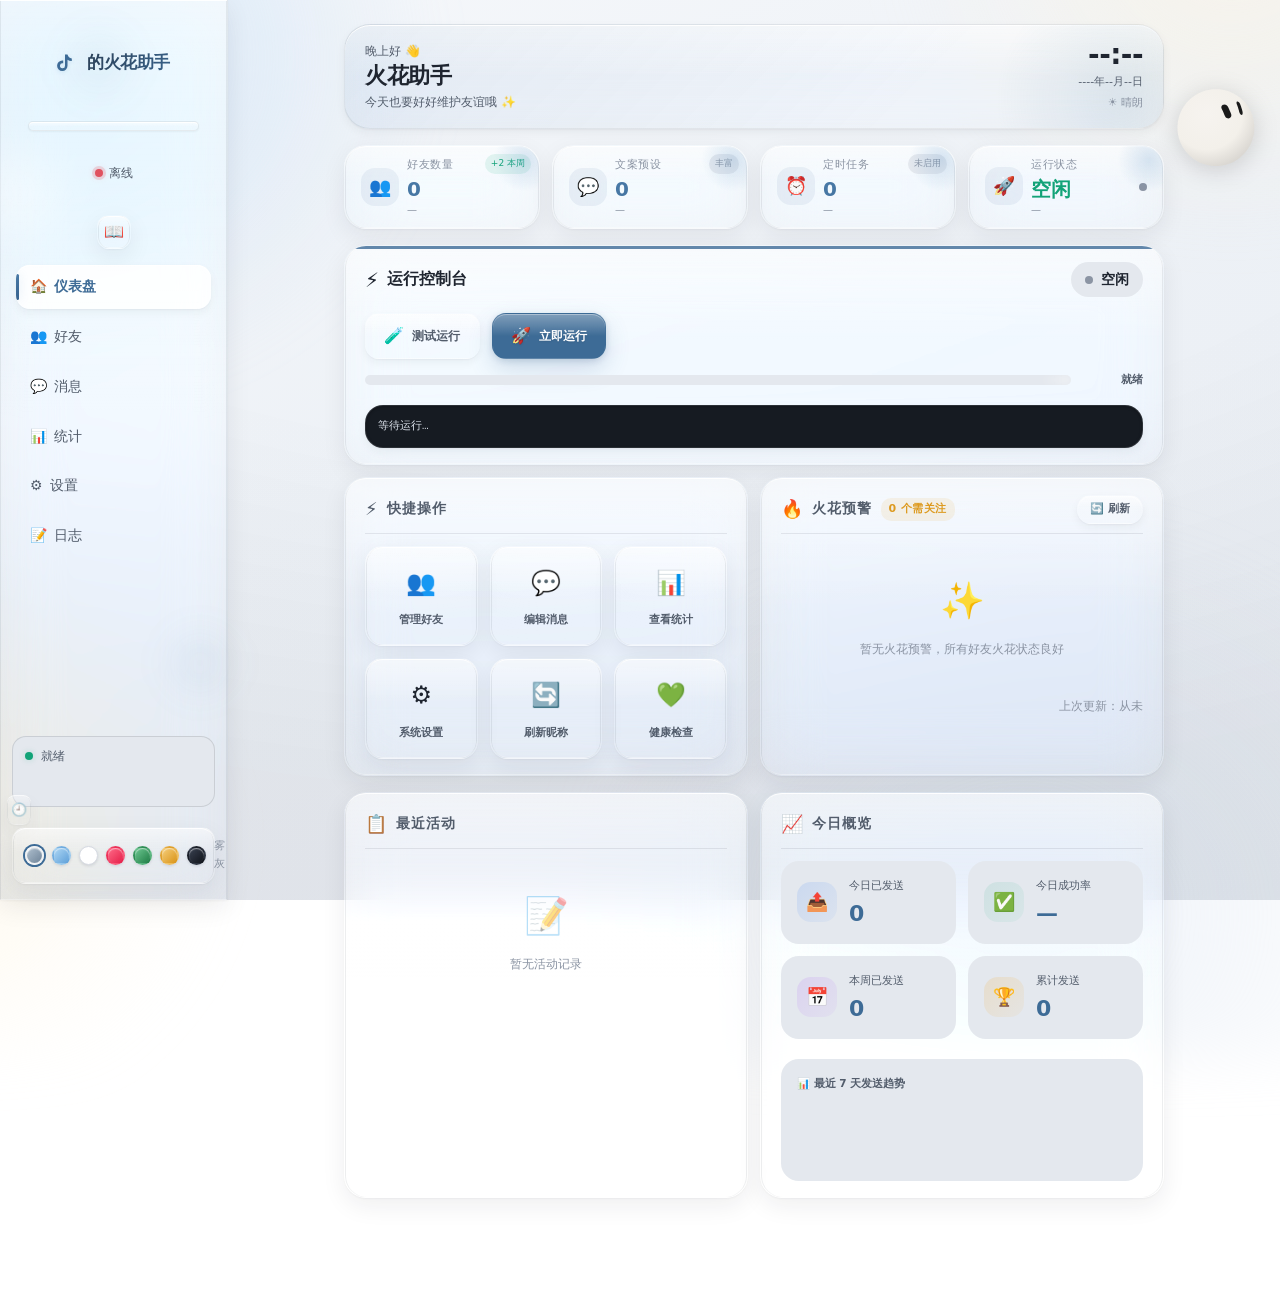
==== commit 45397418: "feat: v3.2 跨版本大升级（v2.x → v3.2 全链路） 从 v2.x 直接跨入 v3.2，四轮升级一步到位：  [1] 液态玻璃大版本（前端架构 + 视觉重写） - 8300 行单文件拆" ====
--- a/Windows版本/webui/static/index.html
+++ b/Windows版本/webui/static/index.html
@@ -527,7 +527,7 @@
       <div class="danger-zone" style="margin-top:16px;padding-top:14px;border-top:1px solid var(--line-2);">
         <h4 style="margin:0 0 8px;font-size:13px;color:var(--err);">⚠️ 危险操作</h4>
         <p class="hint mb" style="color:var(--text-2);">一键清除会删除<b>所有 Cookie、好友列表、昵称备注、分组生日、消息预设、历史日志</b>，连接自动断开。此操作不可撤销，请确认后再执行。</p>
-        <button class="btn danger" id="btnClearAccount" style="background:var(--err);color:#fff;border-color:var(--err);">🗑️ 一键清除登录信息</button>
+        <button class="btn danger" id="btnClearAccount">🗑️ 一键清除登录信息</button>
       </div>
     </div>
 
